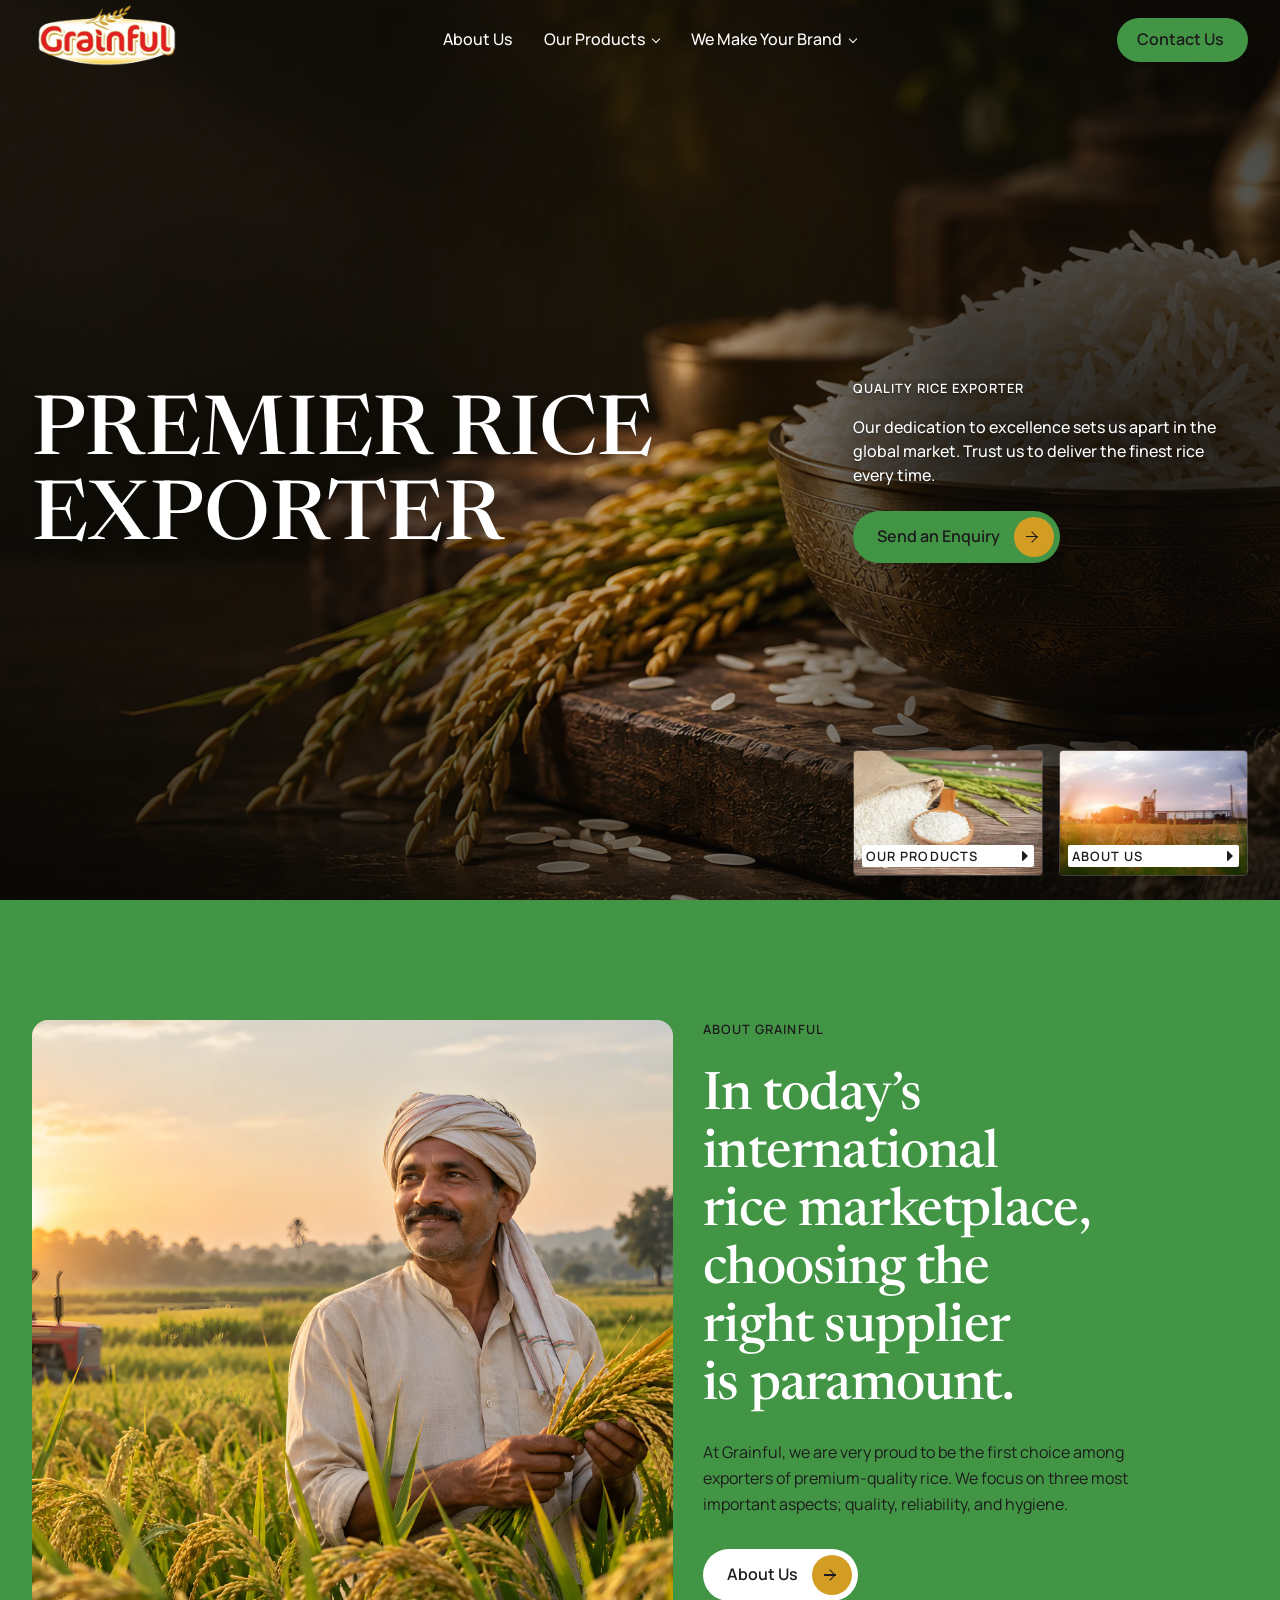
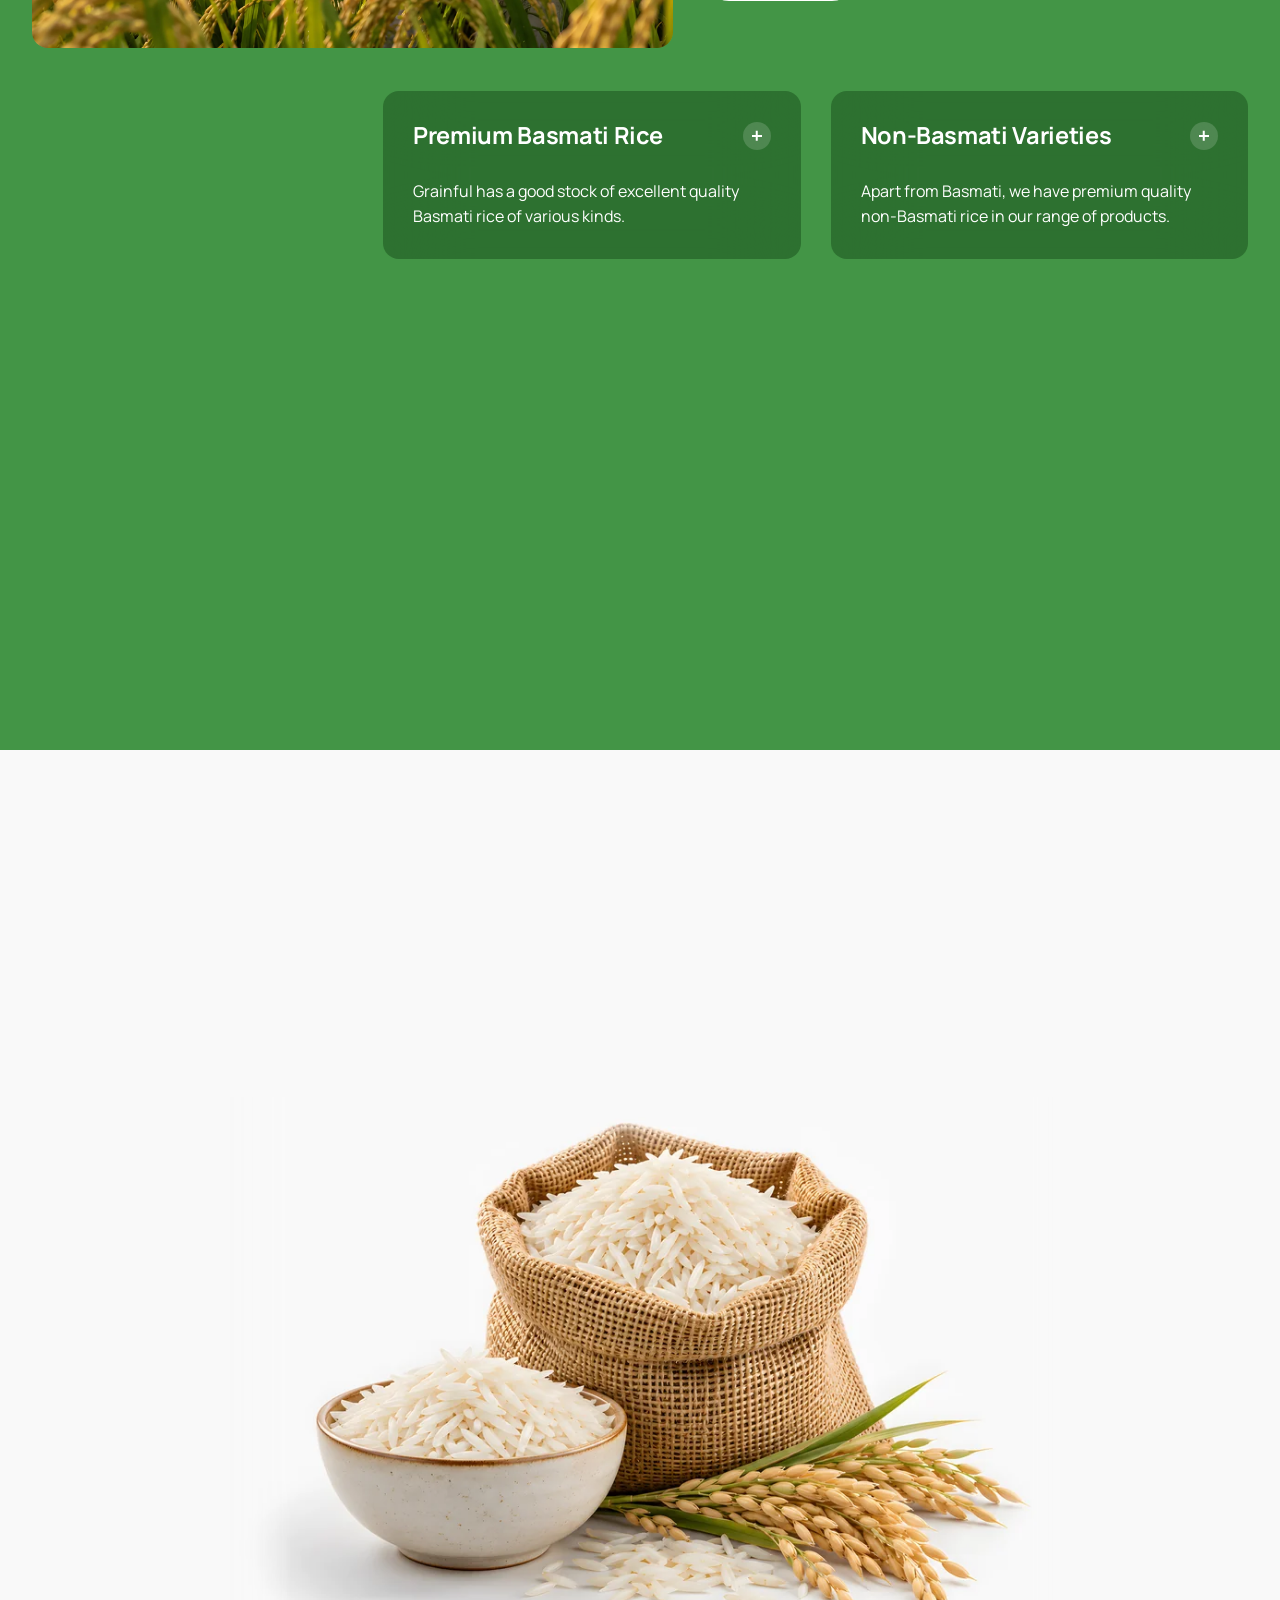
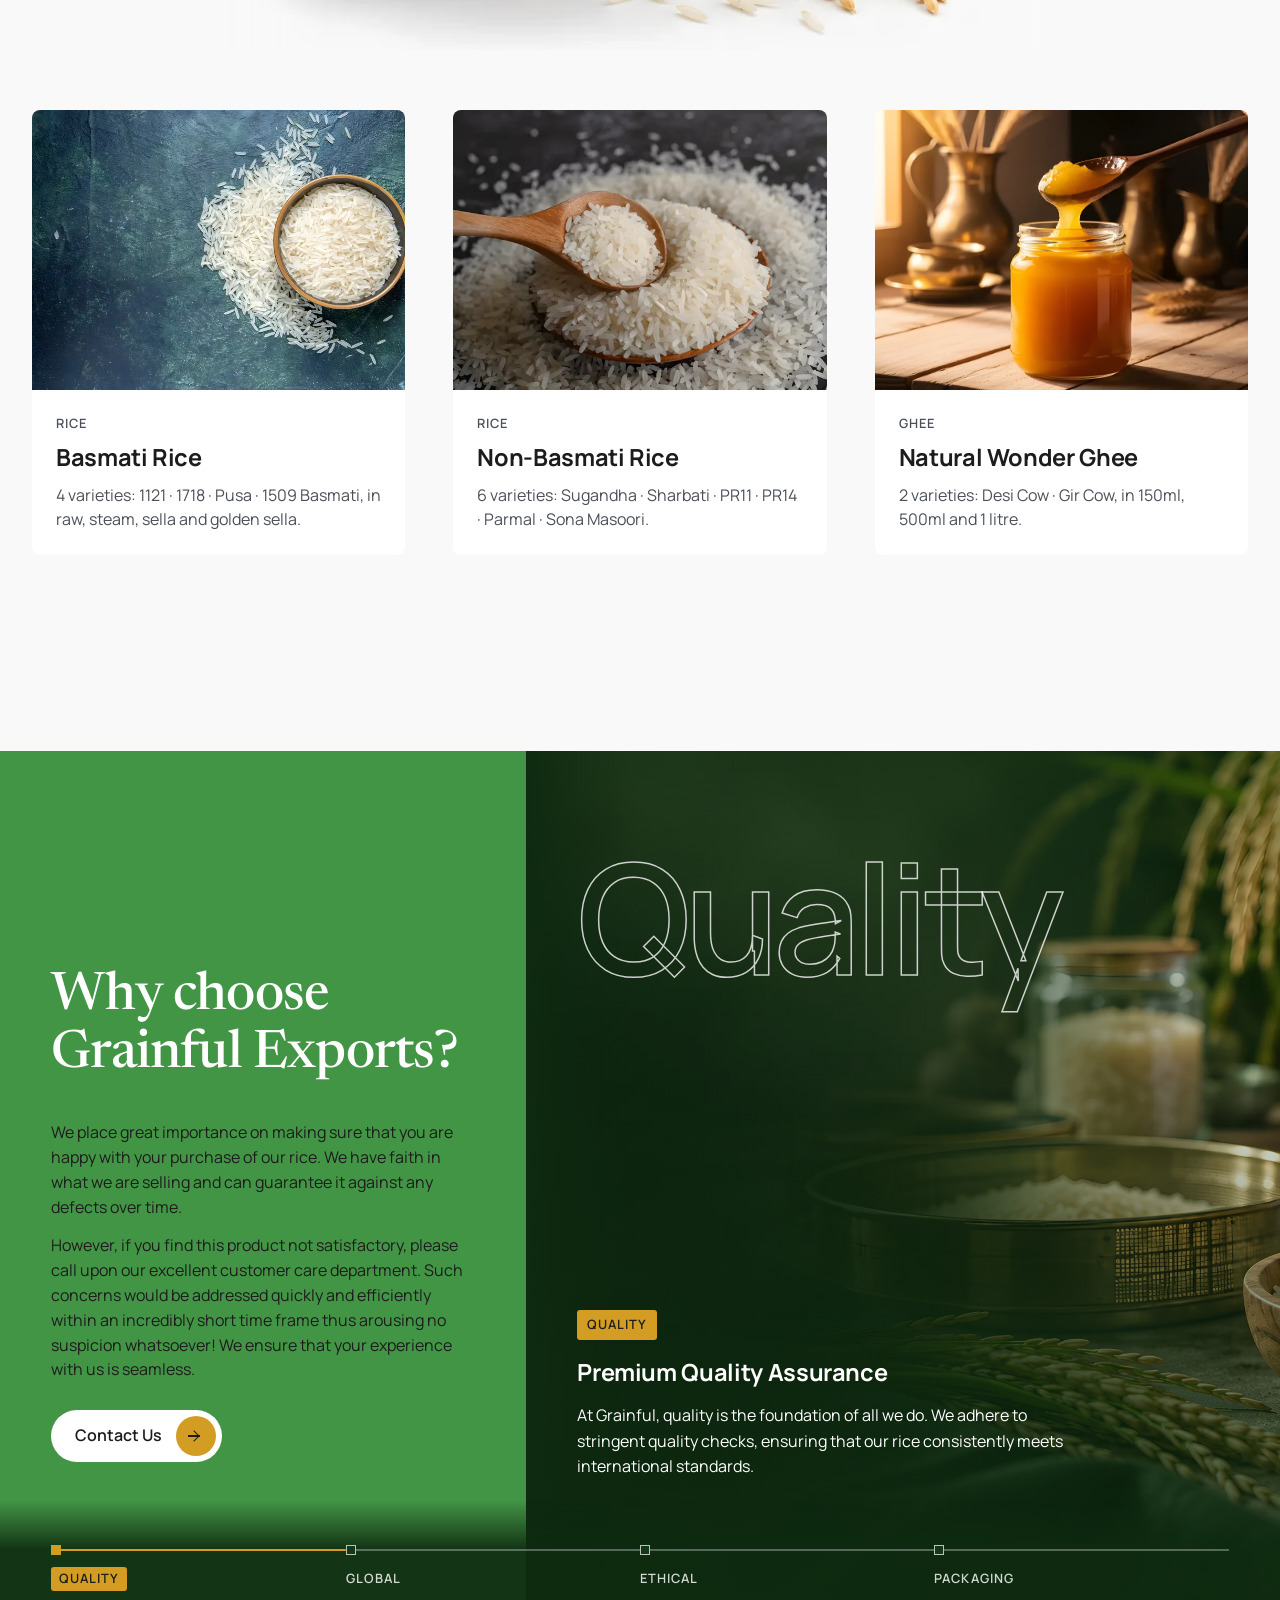
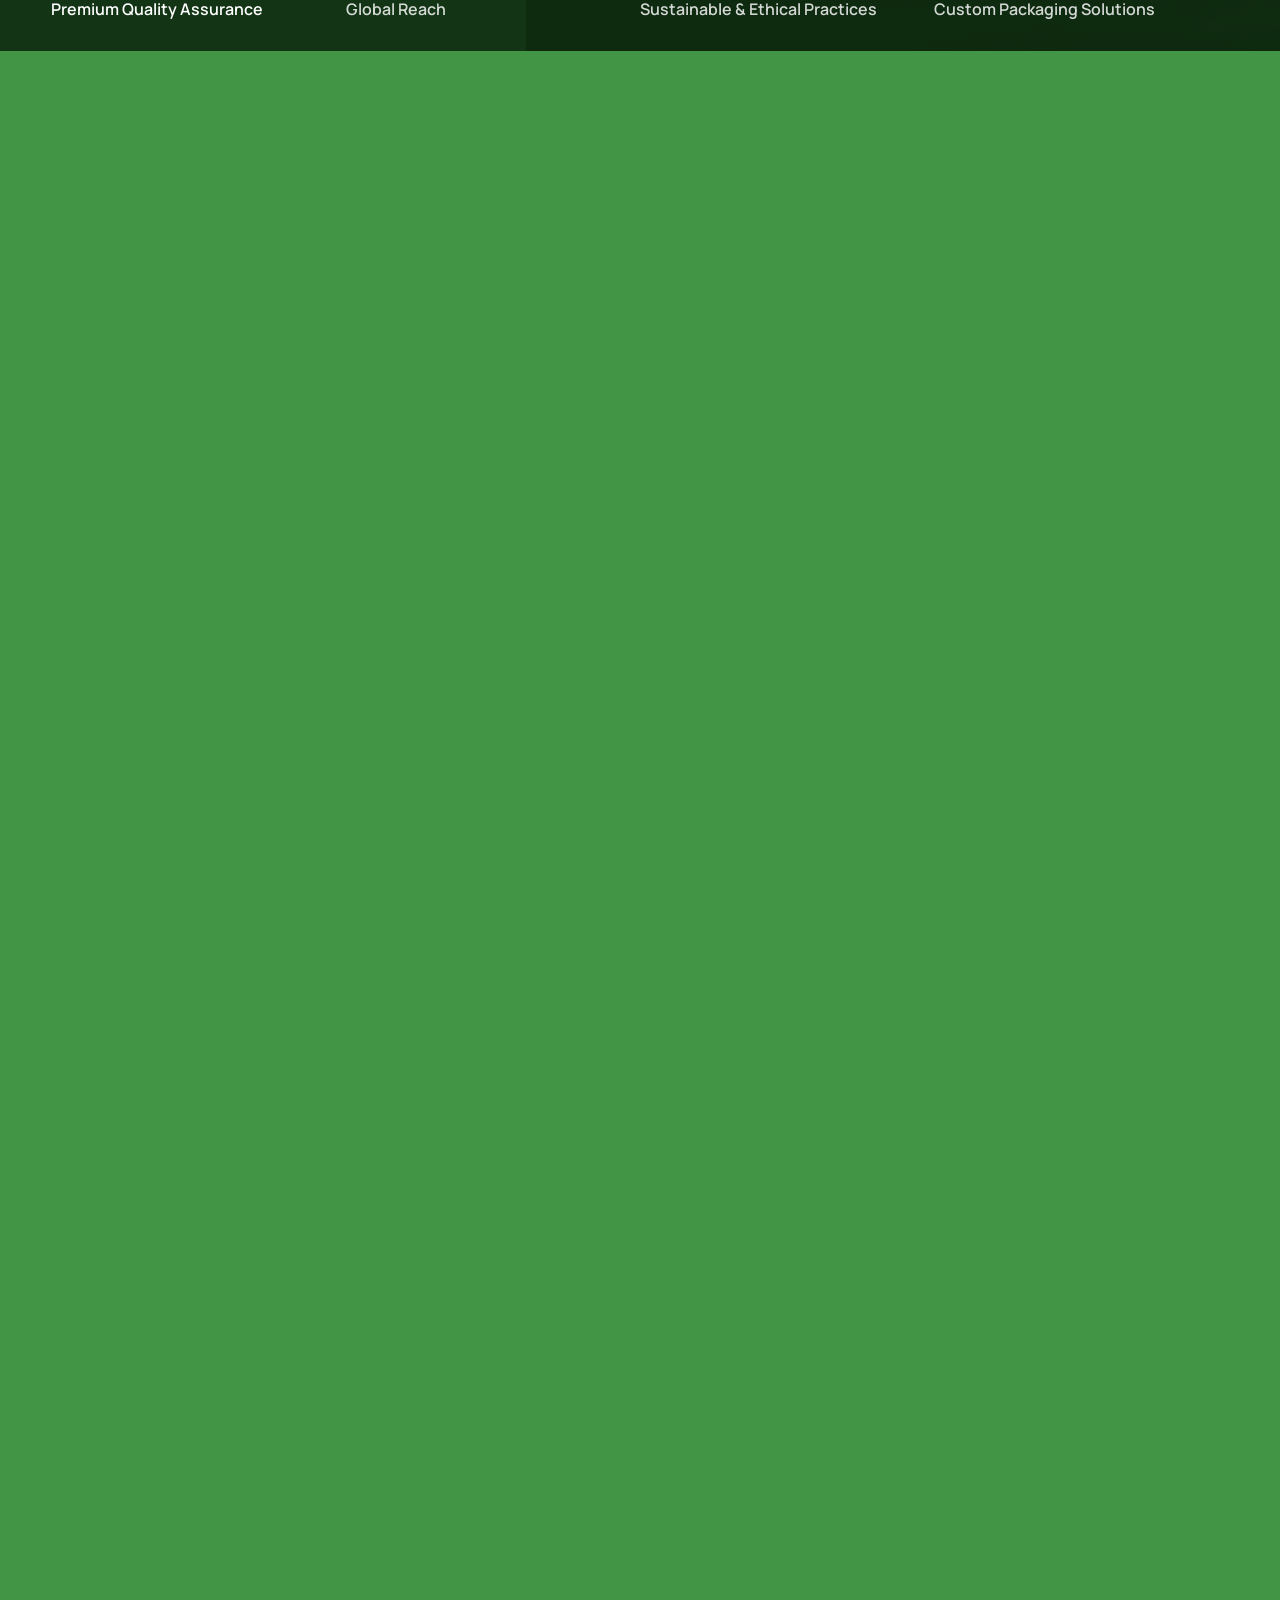
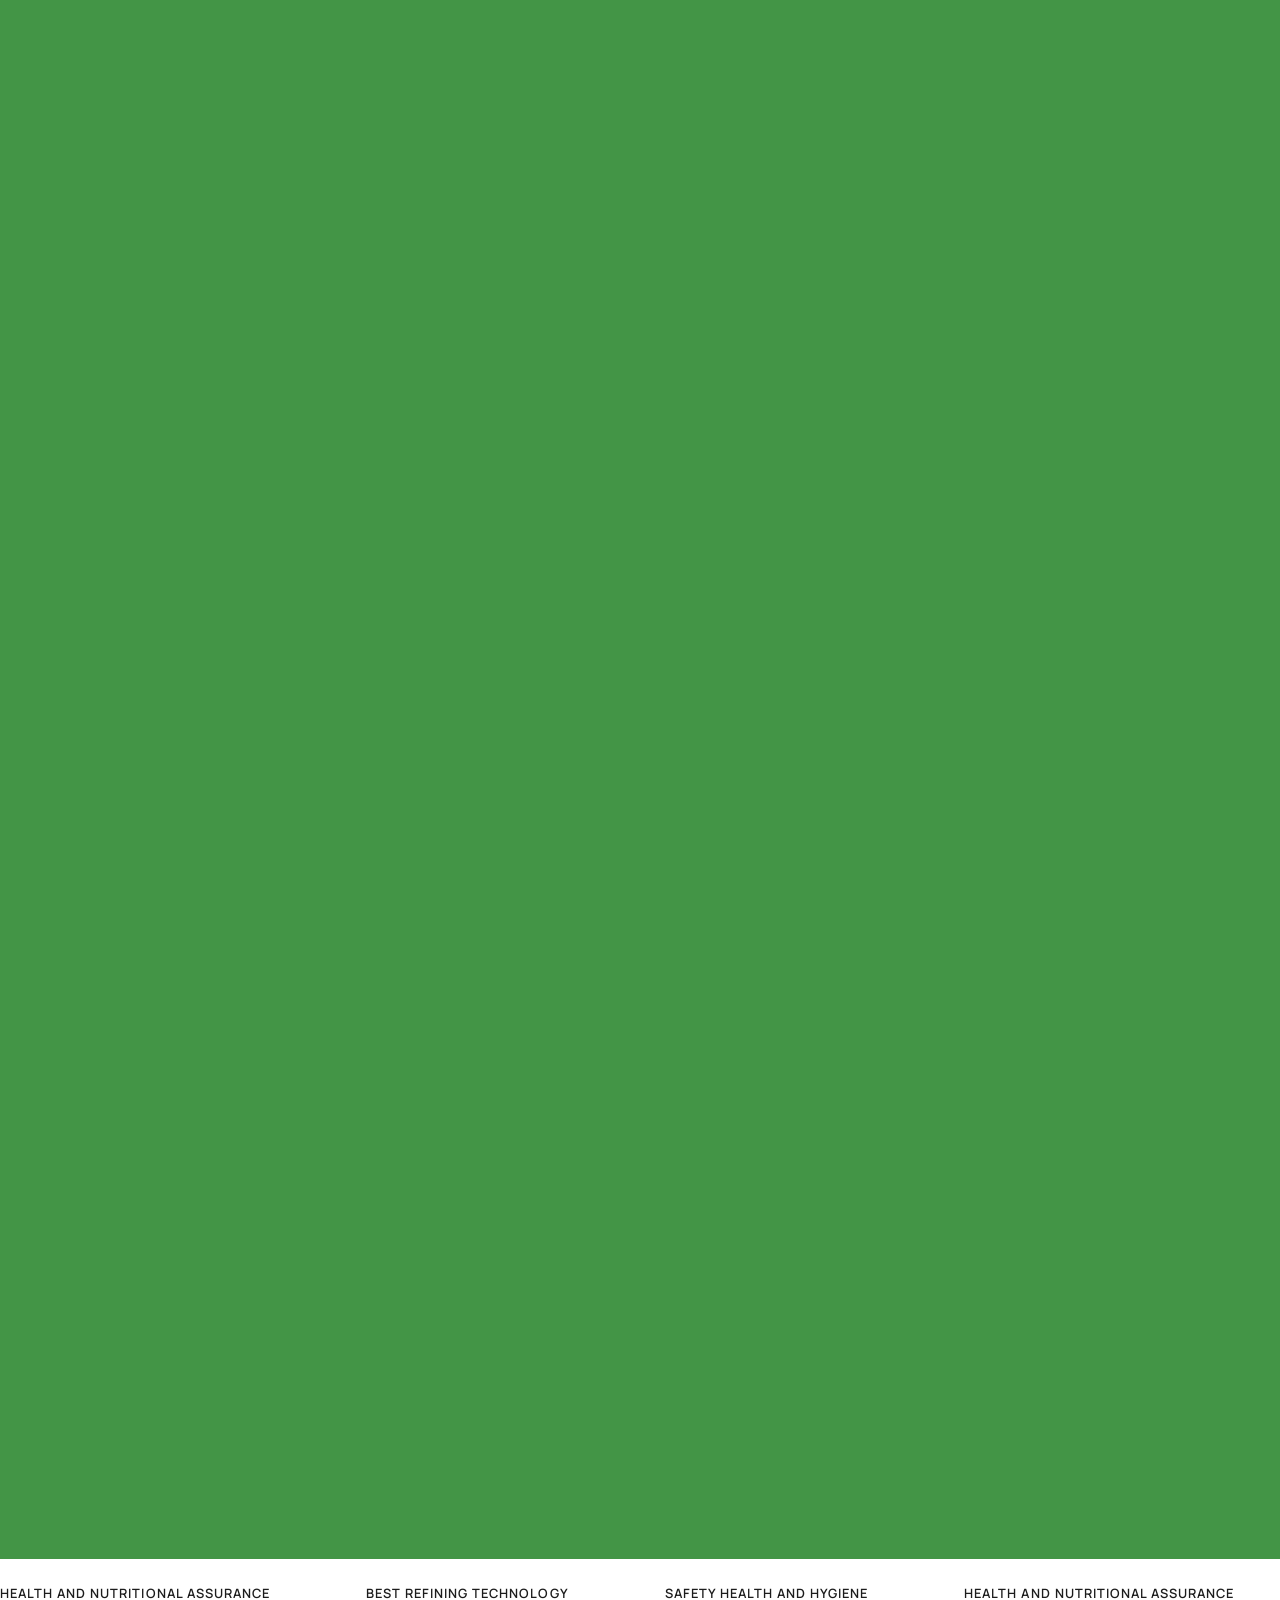
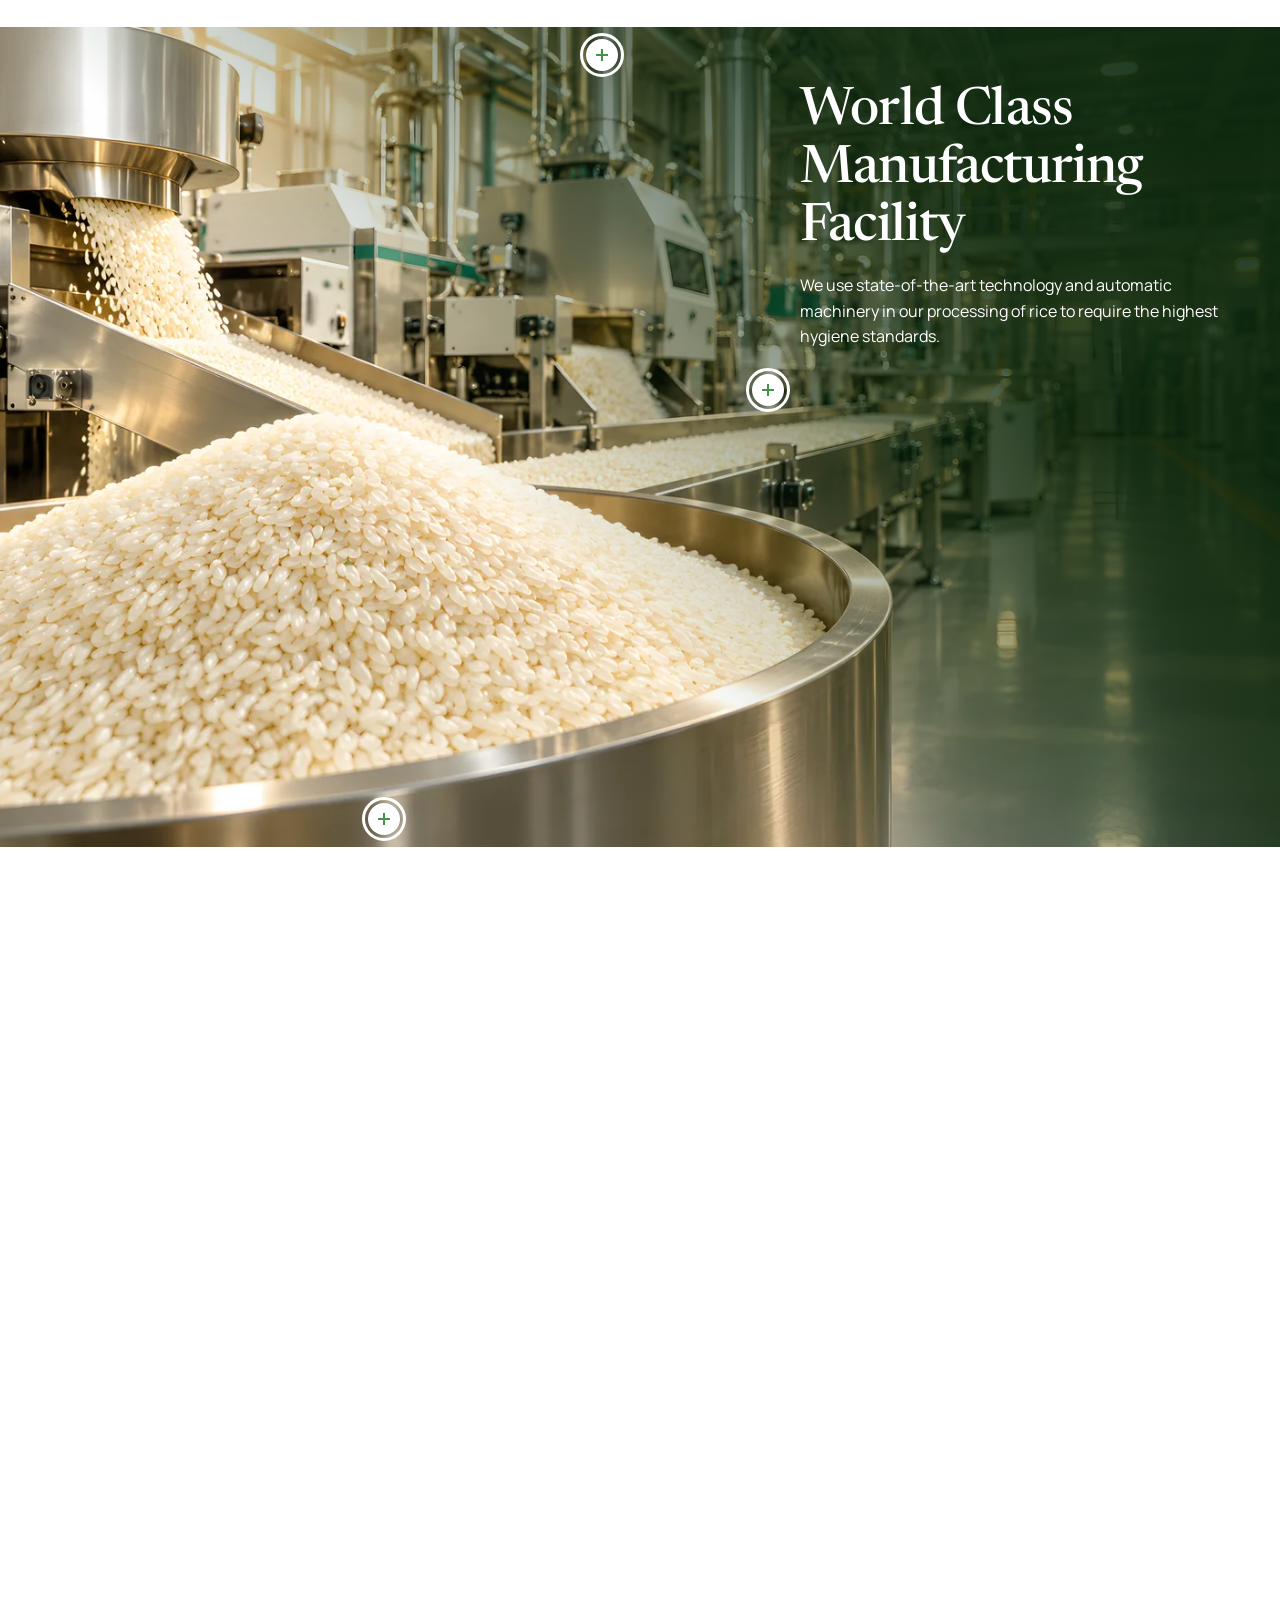
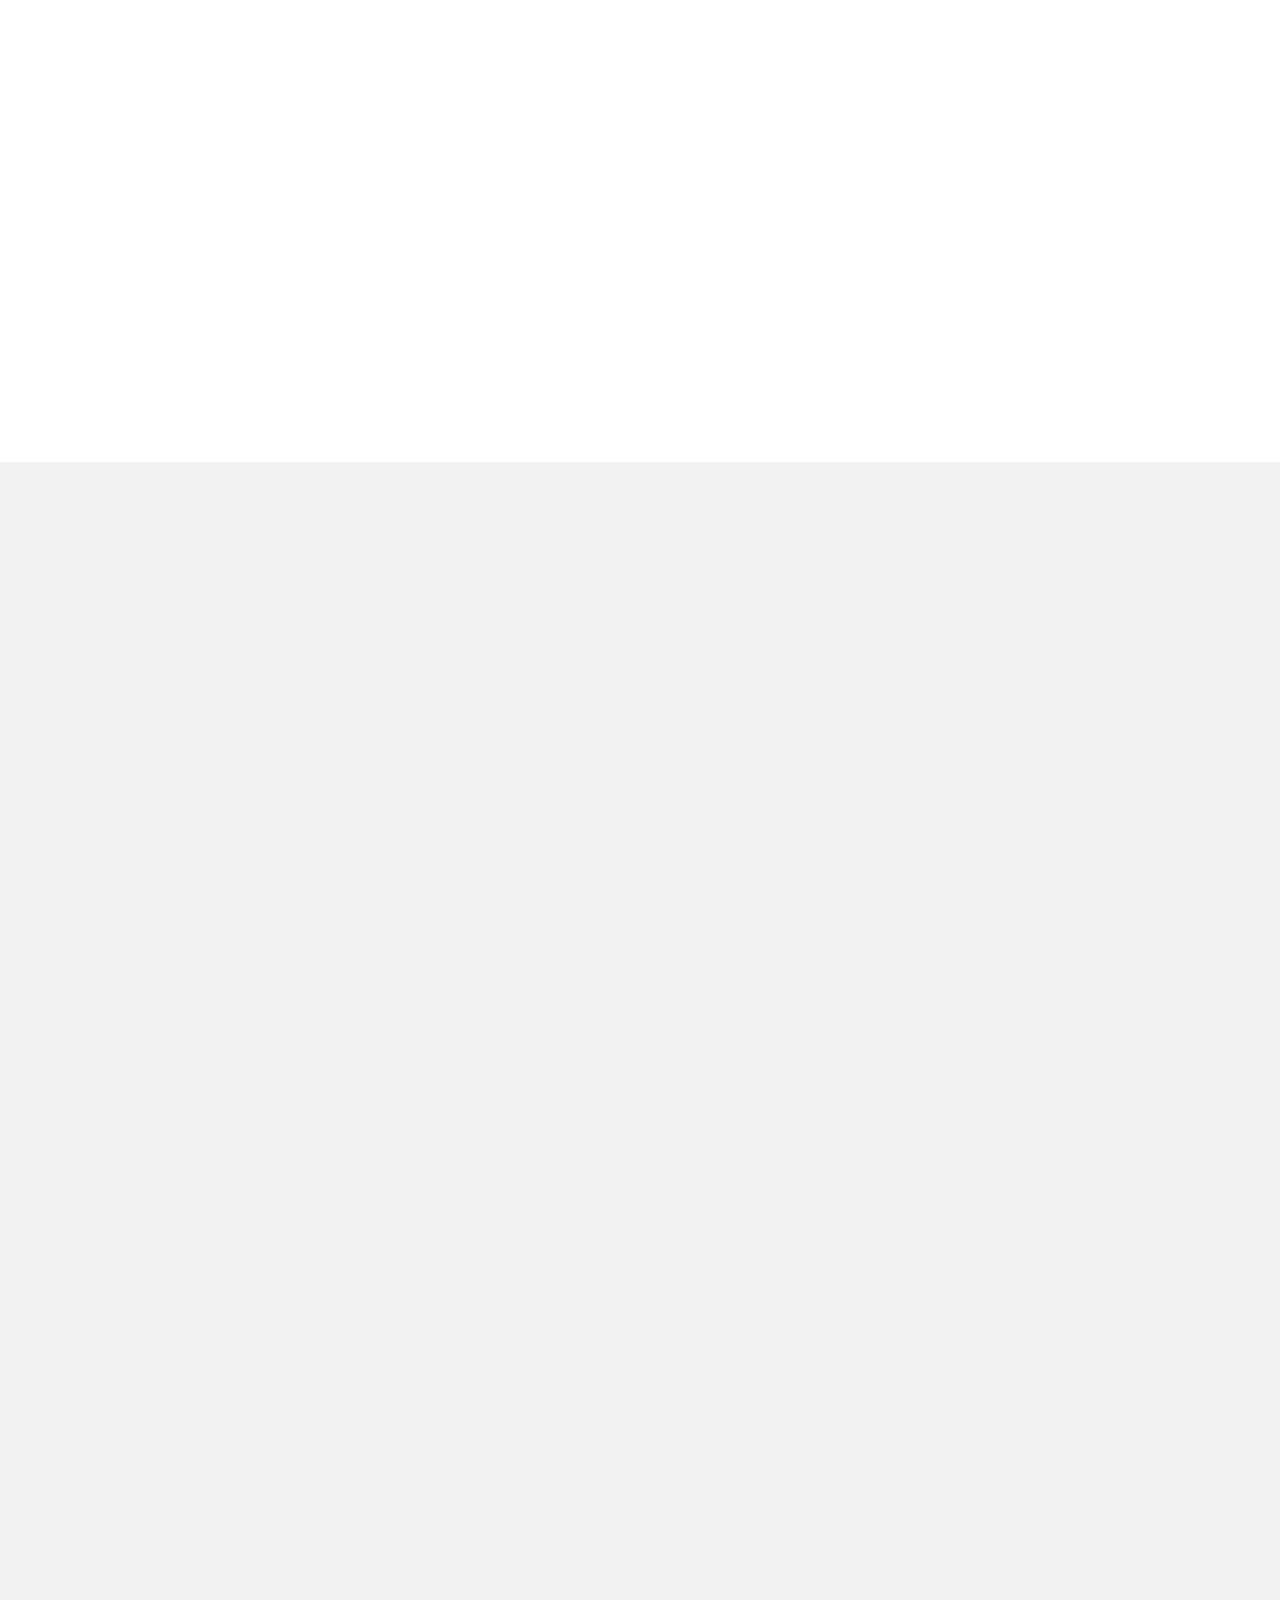
==== index.html @ 6a913f8d "Restore noindex on the preview copy Co-Authored-By: Claude Opus 5.5 <noreply@anthropic.com>" ====
<!DOCTYPE html>
<html lang="en">
<head>
  <meta charset="UTF-8">
  <meta name="robots" content="noindex, nofollow">
  <meta name="viewport" content="width=device-width, initial-scale=1">
  <title>Grainful – Premier Rice Exporter</title>
  <meta name="description" content="Premier Rice Exporter. Our dedication to excellence sets us apart in the global market. Trust us to deliver the finest rice every time.">
  <link rel="canonical" href="./">
  <meta name="theme-color" content="#439546">
  <meta property="og:type" content="website">
  <meta property="og:site_name" content="Grainful">
  <meta property="og:title" content="Grainful – Premier Rice Exporter">
  <meta property="og:description" content="Our dedication to excellence sets us apart in the global market. Trust us to deliver the finest rice every time.">
  <meta property="og:url" content="https://grainful.in/">
  <meta property="og:image" content="https://grainful.in/wp-content/uploads/2024/09/DC-D0002-JAN-DCC04-GRAINFUL-LOGO-06-01-2025.jpg">
  <link rel="icon" href="assets/img/grainful-logo-360.webp">
  <link rel="preload" as="font" type="font/woff2" href="assets/fonts/Manrope-Variable.woff2" crossorigin>
  <link rel="preload" as="font" type="font/woff2" href="assets/fonts/Newsreader-Variable.woff2" crossorigin>
  <link rel="preload" as="image" href="assets/img/hero-v3-1.webp" imagesrcset="assets/img/hero-v3-1-800.webp 800w, assets/img/hero-v3-1.webp 2560w" imagesizes="100vw">
  <link rel="stylesheet" href="assets/css/styles.css?v=49f66cb5fb">
</head>
<body>
  <a class="skip" href="#main">Skip to content</a>

  <!-- Header (Himon): logo left, links centre (Our Products and We Make Your Brand open their pages on hover / focus),
       one button right; transparent over the top photo, white once scrolled -->
  <header class="hdr" data-hdr>
    <div class="wrap hdr-in">
      <a class="hdr-logo" href="./"><img src="assets/img/grainful-logo-360.webp" srcset="assets/img/grainful-logo-360.webp 360w, assets/img/grainful-logo.webp 721w" sizes="150px" alt="Grainful" width="360" height="173"></a>
      <nav class="nav" id="nav" aria-label="Main">
        <ul class="nav-list" role="list">
          <li><a href="about-us/">About Us</a></li>
          <li class="has-sub"><a href="our-products/">Our Products</a>
            <div class="nav-sub"><ul class="nav-sub-in" role="list"><li><a href="grainful-basmati-rice/">Grainful Basmati Rice</a></li><li><a href="grainful-non-basmati-rice/">Grainful Non-Basmati Rice</a></li><li><a href="natural-wonder-ghee/">Natural Wonder Ghee</a></li></ul></div>
          </li>
          <li class="has-sub"><a href="we-make-your-brand/">We Make Your Brand</a>
            <div class="nav-sub"><ul class="nav-sub-in" role="list"><li><a href="grainful-white-label-packaging/">Grainful: White Label Packaging</a></li><li><a href="grainful-private-label/">Grainful Private Label</a></li></ul></div>
          </li>
          <li class="nav-cta-m"><a href="contact-us/">Contact Us</a></li>
        </ul>
      </nav>
      <a class="btn btn--sm hdr-cta" href="contact-us/"><span>Contact Us</span></a>
      <button class="burger" type="button" aria-expanded="false" aria-controls="nav" data-burger><span class="sr-only">Menu</span><span class="burger-lines" aria-hidden="true"></span></button>
    </div>
  </header>

  <main id="main">
    <!-- 1. Hero (cominvi.com.mx, in the Himon / Grainful style): the client's three hero images (27 Oct 2026, second set:
         basmati in a brass bowl, the terraced paddy at sunrise, rice and sacks at the port) fill the screen and switch every few seconds — each new photo opens out of a small white frame in the middle
         to the full screen, then drifts slowly, as the reference's opening does. The headline lines rise out of masks, the
         mono label, text and button sit on the right, and two photo cards with label bars rise in at the bottom right.
         Without JS or with reduced motion: the first photo, everything visible, no switching. -->
    <section class="hero" aria-labelledby="hero-title" data-hero>
      <div class="hero-bg" data-hero-bg>
        <figure class="hero-slide is-on"><img src="assets/img/hero-v3-1.webp" srcset="assets/img/hero-v3-1-800.webp 800w, assets/img/hero-v3-1.webp 2560w" sizes="100vw" alt="" width="2560" height="1200" fetchpriority="high"></figure>
        <figure class="hero-slide"><img src="assets/img/hero-v3-2.webp" srcset="assets/img/hero-v3-2-800.webp 800w, assets/img/hero-v3-2.webp 2560w" sizes="100vw" alt="" width="2560" height="1200" decoding="async"></figure>
        <figure class="hero-slide"><img src="assets/img/hero-v3-3.webp" srcset="assets/img/hero-v3-3-800.webp 800w, assets/img/hero-v3-3.webp 2560w" sizes="100vw" alt="" width="2560" height="1200" decoding="async"></figure>
        <i class="hero-frame" aria-hidden="true"></i>
      </div>
      <div class="wrap hero-in">
        <h1 id="hero-title" class="hero-title"><span class="hl"><span class="hl-in">Premier Rice</span></span> <span class="hl"><span class="hl-in">Exporter</span></span></h1>
        <div class="hero-side">
          <p class="label hero-label"><span class="hl"><span class="hl-in">Quality Rice Exporter</span></span></p>
          <p class="hero-foot">Our dedication to excellence sets us apart in the global market. Trust us to deliver the finest rice every time.</p>
          <a class="btn" href="contact-us/"><span>Send an Enquiry</span><i class="btn-arrow" aria-hidden="true"></i></a>
        </div>
        <div class="hero-bottom">
          <div class="hero-cards">
            <a class="hcard" href="our-products/">
              <img src="assets/img/hero-sack-480.webp" alt="" width="480" height="281" loading="lazy">
              <span class="hbar"><span class="hbar-in"><span class="hbar-l"><svg class="hbar-arrow" viewBox="0 0 6 10" aria-hidden="true" focusable="false"><path d="M0 .8v8.4c0 .6.7.9 1.1.5l4.4-4.2c.3-.3.3-.7 0-1L1.1.3C.7-.1 0 .2 0 .8z" fill="currentColor"/></svg><span class="hbar-label">Our Products</span></span><svg class="hbar-arrow" viewBox="0 0 6 10" aria-hidden="true" focusable="false"><path d="M0 .8v8.4c0 .6.7.9 1.1.5l4.4-4.2c.3-.3.3-.7 0-1L1.1.3C.7-.1 0 .2 0 .8z" fill="currentColor"/></svg></span></span>
            </a>
            <a class="hcard" href="about-us/">
              <img src="assets/img/hero-mill-480.webp" alt="" width="480" height="268" loading="lazy">
              <span class="hbar"><span class="hbar-in"><span class="hbar-l"><svg class="hbar-arrow" viewBox="0 0 6 10" aria-hidden="true" focusable="false"><path d="M0 .8v8.4c0 .6.7.9 1.1.5l4.4-4.2c.3-.3.3-.7 0-1L1.1.3C.7-.1 0 .2 0 .8z" fill="currentColor"/></svg><span class="hbar-label">About Us</span></span><svg class="hbar-arrow" viewBox="0 0 6 10" aria-hidden="true" focusable="false"><path d="M0 .8v8.4c0 .6.7.9 1.1.5l4.4-4.2c.3-.3.3-.7 0-1L1.1.3C.7-.1 0 .2 0 .8z" fill="currentColor"/></svg></span></span>
            </a>
          </div>
        </div>
      </div>
    </section>

    <!-- 2. About (Harvestam Home One "Why Choose Organic", harvestam.webflow.io/home-one, in the Himon / Grainful style):
         a green band; the photo on the left; label, headline, intro and button on the right; below them the four pillars
         of grainful.in/about-us/ as frosted cards pulled over the photo. Each card shows its first sentence and opens to
         the rest (hover, focus, tap); the photo never changes size. Vision, mission and the About Us paragraph are on
         the About page, where the button leads. -->
    <section class="about" aria-labelledby="about-title" data-about>
      <div class="wrap ab-wrap">
        <figure class="ab-photo" data-reveal="rise"><img src="assets/img/about-farmer-new.webp" srcset="assets/img/about-farmer-new-600.webp 600w, assets/img/about-farmer-new.webp 2400w" sizes="(max-width: 860px) 100vw, 50vw" alt="Smiling farmer in a white turban holding ripe rice ears in a paddy field at sunrise, a tractor behind him" width="2400" height="1800" loading="lazy"></figure>
        <div class="ab-right">
          <div class="ab-head">
            <div class="rv-mask"><p class="label" data-reveal="mask">About Grainful</p></div>
            <div class="rv-mask"><h2 id="about-title" class="ab-h" data-reveal="mask">In today’s international rice marketplace, choosing the right supplier is paramount.</h2></div>
            <p class="ab-intro" data-reveal>At Grainful, we are very proud to be the first choice among exporters of premium-quality rice. We focus on three most important aspects; quality, reliability, and hygiene.</p>
            <a class="btn btn--light" href="about-us/" data-reveal><span>About Us</span><i class="btn-arrow" aria-hidden="true"></i></a>
          </div>
          <!-- grainful.in/about-us/: the four pillars, verbatim -->
          <div class="ab-cards">
            <article class="ab-card" data-reveal="grow">
              <h3 class="ab-title"><button class="ab-toggle" type="button" aria-expanded="false" aria-controls="ab-more-1">Premium Basmati Rice<span class="ab-plus" aria-hidden="true"></span></button></h3>
              <p class="ab-lead">Grainful has a good stock of excellent quality Basmati rice of various kinds.</p>
              <div class="ab-more" id="ab-more-1"><div class="ab-more-in"><p>Our stock includes the best varieties of rice, ranging from 1121 Basmati to Pusa Basmati. Every grain is purchased from the highest quality rice-producing area. This commitment to quality will make certain that each batch has a pleasant smell, a soft and airy texture, and golden long grains.</p></div></div>
            </article>
            <article class="ab-card" data-reveal="grow">
              <h3 class="ab-title"><button class="ab-toggle" type="button" aria-expanded="false" aria-controls="ab-more-2">Non-Basmati Varieties<span class="ab-plus" aria-hidden="true"></span></button></h3>
              <p class="ab-lead">Apart from Basmati, we have premium quality non-Basmati rice in our range of products.</p>
              <div class="ab-more" id="ab-more-2"><div class="ab-more-in"><p>These varieties come from the most productive lands of India. Whether the rice is required for consumption on a daily basis or on a festive occasion, we have products that fit the need. With Grainful customers find that they can enjoy superior quality rice that can be prepared in different ways to suit the consumer’s taste buds.</p></div></div>
            </article>
            <!-- Natural Wonder ghee: the client's text (23 Oct 2026), word for word -->
            <article class="ab-card" data-reveal="grow">
              <h3 class="ab-title"><button class="ab-toggle" type="button" aria-expanded="false" aria-controls="ab-more-5">Natural Wonder Ghee<span class="ab-plus" aria-hidden="true"></span></button></h3>
              <p class="ab-lead">Pure Goodness, Naturally Delicious.</p>
              <div class="ab-more" id="ab-more-5"><div class="ab-more-in"><p>Experience the rich aroma, authentic taste, and golden goodness of Natural Wonder Ghee. Perfect for everyday cooking, traditional Indian dishes, and adding a delicious finishing touch to your meals.</p><p>From soft rotis to homemade sweets, bring a touch of richness and tradition to every bite.</p></div></div>
            </article>
            <article class="ab-card" data-reveal="grow">
              <h3 class="ab-title"><button class="ab-toggle" type="button" aria-expanded="false" aria-controls="ab-more-3">Our Commitment to Quality<span class="ab-plus" aria-hidden="true"></span></button></h3>
              <p class="ab-lead">At Grainful, quality is considered the most important factor than any other consideration.</p>
              <div class="ab-more" id="ab-more-3"><div class="ab-more-in"><p>We incorporate modern technology in farming while embracing conventional practices of farming. This means that every grain that is processed is GMO-free and rich in its natural nutritional value. From the fields to your kitchen, we make sure our rice meets the highest standards.</p></div></div>
            </article>
            <article class="ab-card" data-reveal="grow">
              <h3 class="ab-title"><button class="ab-toggle" type="button" aria-expanded="false" aria-controls="ab-more-4">Trusted by Global Markets<span class="ab-plus" aria-hidden="true"></span></button></h3>
              <p class="ab-lead">Grainful has managed to position itself as one of the leading exporters of rice across the globe.</p>
              <div class="ab-more" id="ab-more-4"><div class="ab-more-in"><p>Some of our products are consumed by consumers from many countries all over the world. Our customers trust us because we have maintained high-quality rice that is consistent with their expectations. Every shipment is a manifestation of our commitment to quality.</p></div></div>
            </article>
          </div>
        </div>
      </div>
    </section>

    <!-- 3. Our Products (Wonder theme "blur banner", wonder-theme-interior.myshopify.com, in the Himon / Grainful style):
         the rice sack and bowl photo fills the screen and stays in place on its own plain background while the section scrolls over
         it — first the label, title and lead centred above the bowl, then the three product cards (photo, label, name,
         varieties) and the button, each sliding in. Label from grainful.in/our-products/ ("Our Product Range"); the
         rest is this section's existing text. Phones: the same, cards one under another. -->
    <section class="products" aria-labelledby="products-title">
      <div class="pr-photo" aria-hidden="true"><img src="assets/img/products-sack.webp" srcset="assets/img/products-sack-900.webp 900w, assets/img/products-sack.webp 1800w" sizes="(max-width: 860px) 100vw, 100vh" alt="" width="1800" height="1257" loading="lazy"></div>
      <div class="pr-content">
        <div class="wrap pr-top">
          <p class="label" data-reveal>Our Product Range</p>
          <h2 id="products-title" class="pr-h" data-reveal>Our Products</h2>
          <p class="pr-lead" data-reveal>We specialize in supplying the finest basmati and non-basmati rice meeting the high-standards and reliable delivery for our partners.</p>
        </div>
        <div class="wrap pr-bottom">
          <ul class="pr-cards" role="list">
            <li><a class="pr-card" href="grainful-basmati-rice/" data-reveal>
              <span class="pr-img"><img src="assets/img/cta-rice.webp" srcset="assets/img/cta-rice-800.webp 800w, assets/img/cta-rice.webp 2560w" sizes="(max-width: 860px) 100vw, 24rem" alt="Long-grain basmati rice in a bowl on a dark stone table" width="1500" height="1000" loading="lazy"></span>
              <span class="pr-body">
                <span class="label pr-cat">Rice</span>
                <span class="pr-name">Basmati Rice</span>
                <span class="pr-desc">4 varieties: 1121 · 1718 · Pusa · 1509 Basmati, in raw, steam, sella and golden sella.</span>
              </span>
            </a></li>
            <li><a class="pr-card" href="grainful-non-basmati-rice/" data-reveal>
              <span class="pr-img"><img src="assets/img/says-rice.webp" srcset="assets/img/says-rice-700.webp 700w, assets/img/says-rice.webp 2048w" sizes="(max-width: 860px) 100vw, 24rem" alt="White rice in a wooden spoon on a heap of rice" width="1200" height="798" loading="lazy"></span>
              <span class="pr-body">
                <span class="label pr-cat">Rice</span>
                <span class="pr-name">Non-Basmati Rice</span>
                <span class="pr-desc">6 varieties: Sugandha · Sharbati · PR11 · PR14 · Parmal · Sona Masoori.</span>
              </span>
            </a></li>
            <li><a class="pr-card" href="natural-wonder-ghee/" data-reveal>
              <span class="pr-img"><img src="assets/img/ghee-jar.webp" alt="Golden ghee pouring from a wooden spoon into a glass jar" width="860" height="469" loading="lazy"></span>
              <span class="pr-body">
                <span class="label pr-cat">Ghee</span>
                <span class="pr-name">Natural Wonder Ghee</span>
                <span class="pr-desc">2 varieties: Desi Cow · Gir Cow, in 150ml, 500ml and 1 litre.</span>
              </span>
            </a></li>
          </ul>
          <a class="btn" href="our-products/" data-reveal><span>Our Products</span><i class="btn-arrow" aria-hidden="true"></i></a>
        </div>
      </div>
    </section>

    <!-- 4. Why Choose Us (Millwright template "How an order runs", fancy-mindset-208002.framer.app, in the Himon / Grainful
         style): the stage stays pinned while the track moves sideways with the scroll — the intro (label, headline,
         the homepage Why Choose Us paragraph, button), then one full-height photo panel per reason ("Why choose Grainful
         Exports?", grainful.in/our-products/). The panel in view comes forward: its photo settles from 107%, its shade
         lifts, its outline keyword and text appear. A rail of stops fills as you go; a stop jumps to its panel. No
         numbers: the reasons are not a sequence. Phones and reduced motion: the panels stack as a plain list. -->
    <section class="why" aria-labelledby="why-title" data-why>
      <div class="wy-pin" data-wy-pin>
        <div class="wy-stage">
          <div class="wy-track" data-wy-track>
            <div class="wy-intro">
              <div class="wy-top" data-wy-intro>
                <div class="rv-mask"><p class="label" data-reveal="mask">Why Choose Us</p></div>
                <h2 id="why-title" class="wy-hd"><span class="rv-mask"><span class="wy-line" data-reveal="mask">Why choose</span></span><span class="rv-mask"><span class="wy-line" data-reveal="mask">Grainful Exports?</span></span></h2>
                <div class="wy-lead" data-reveal>
                  <p>We place great importance on making sure that you are happy with your purchase of our rice. We have faith in what we are selling and can guarantee it against any defects over time.</p>
                  <p>However, if you find this product not satisfactory, please call upon our excellent customer care department. Such concerns would be addressed quickly and efficiently within an incredibly short time frame thus arousing no suspicion whatsoever! We ensure that your experience with us is seamless.</p>
                </div>
                <a class="btn btn--light" href="contact-us/" data-reveal><span>Contact Us</span><i class="btn-arrow" aria-hidden="true"></i></a>
              </div>
            </div>
            <!-- grainful.in/our-products/ ("Why choose Grainful Exports?") -->
            <ol class="wy-panels" role="list">
              <li class="wy-panel is-on" data-wy-panel>
                <img class="wy-pic wy-pic--1" src="assets/img/why-v2-quality.webp" srcset="assets/img/why-v2-quality-800.webp 800w, assets/img/why-v2-quality.webp 2400w" sizes="100vw" alt="Gloved hands checking basmati grains with tweezers beside a bowl of rice and a sorting tray" width="2400" height="1800" loading="lazy">
                <i class="wy-veil" aria-hidden="true"></i><i class="wy-shade" aria-hidden="true"></i>
                <span class="wy-big" aria-hidden="true">Quality</span>
                <div class="wy-txt">
                  <span class="wy-chip">Quality</span>
                  <h3 class="wy-h">Premium Quality Assurance</h3>
                  <p class="wy-t">At Grainful, quality is the foundation of all we do. We adhere to stringent quality checks, ensuring that our rice consistently meets international standards.</p>
                </div>
              </li>
              <li class="wy-panel" data-wy-panel>
                <img class="wy-pic wy-pic--2" src="assets/img/why-v2-port.webp" srcset="assets/img/why-v2-port-800.webp 800w, assets/img/why-v2-port.webp 2400w" sizes="100vw" alt="A jute sack of rice on the quay as a container ship is loaded at sunset" width="2400" height="1800" loading="lazy">
                <i class="wy-veil" aria-hidden="true"></i><i class="wy-shade" aria-hidden="true"></i>
                <span class="wy-big" aria-hidden="true">Global</span>
                <div class="wy-txt">
                  <span class="wy-chip">Global</span>
                  <h3 class="wy-h">Global Reach</h3>
                  <p class="wy-t">We serve a vast network of clients across Asia, the Middle East, Europe, and America. Our efficient logistics ensure timely deliveries, reaching every kitchen worldwide with just a click.</p>
                </div>
              </li>
              <li class="wy-panel" data-wy-panel>
                <img class="wy-pic wy-pic--3" src="assets/img/why-v2-ethical.webp" srcset="assets/img/why-v2-ethical-800.webp 800w, assets/img/why-v2-ethical.webp 2400w" sizes="100vw" alt="Farmers hand-harvesting ripe rice in a paddy field at sunrise" width="2400" height="1800" loading="lazy">
                <i class="wy-veil" aria-hidden="true"></i><i class="wy-shade" aria-hidden="true"></i>
                <span class="wy-big" aria-hidden="true">Ethical</span>
                <div class="wy-txt">
                  <span class="wy-chip">Ethical</span>
                  <h3 class="wy-h">Sustainable &amp; Ethical Practices</h3>
                  <p class="wy-t">Our commitment to responsible sourcing and sustainable farming methods aligns with the growing demand for ethically produced food products.</p>
                </div>
              </li>
              <li class="wy-panel" data-wy-panel>
                <img class="wy-pic wy-pic--4" src="assets/img/why-v2-packaging.webp" srcset="assets/img/why-v2-packaging-800.webp 800w, assets/img/why-v2-packaging.webp 2400w" sizes="100vw" alt="Rice in kraft, green and clear retail pouches beside a bowl and scoop in a packing warehouse" width="2400" height="1800" loading="lazy">
                <i class="wy-veil" aria-hidden="true"></i><i class="wy-shade" aria-hidden="true"></i>
                <span class="wy-big" aria-hidden="true">Packaging</span>
                <div class="wy-txt">
                  <span class="wy-chip">Packaging</span>
                  <h3 class="wy-h">Custom Packaging Solutions</h3>
                  <p class="wy-t">We offer specialized packaging solutions. From bulk orders for distributors to private-label packaging for retailers, ensuring flexibility for your business needs.</p>
                </div>
              </li>
            </ol>
          </div>
          <div class="wy-rail" data-reveal>
            <i class="wy-line-bg" aria-hidden="true"><i class="wy-fill" data-wy-fill></i></i>
          <button class="wy-stop is-on" type="button" data-wy-stop="0"><span class="wy-day">Quality</span><span class="wy-nm">Premium Quality Assurance</span></button>
          <button class="wy-stop" type="button" data-wy-stop="1"><span class="wy-day">Global</span><span class="wy-nm">Global Reach</span></button>
          <button class="wy-stop" type="button" data-wy-stop="2"><span class="wy-day">Ethical</span><span class="wy-nm">Sustainable &amp; Ethical Practices</span></button>
          <button class="wy-stop" type="button" data-wy-stop="3"><span class="wy-day">Packaging</span><span class="wy-nm">Custom Packaging Solutions</span></button>
          </div>
        </div>
      </div>
      <div class="strip" aria-hidden="true">
        <div class="strip-track">
          <span>Health and Nutritional Assurance</span><span>Best Refining Technology</span><span>Safety Health and Hygiene</span>
          <span>Health and Nutritional Assurance</span><span>Best Refining Technology</span><span>Safety Health and Hygiene</span>
        </div>
      </div>
      <!-- the strip is decorative motion; the same three titles for screen readers: -->
      <ul class="sr-only" role="list" aria-label="What Grainful ensures"><li>Health and Nutritional Assurance</li><li>Best Refining Technology</li><li>Safety Health and Hygiene</li></ul>
    </section>

    <!-- 5. Manufacturing facility (Wonder theme "Shop the room", wonder-theme-interior.myshopify.com, in the Himon / Grainful
         style): the client's photo of the rice plant is the background of the whole section (16:9 on wide screens); the heading and a
         description sit top-left over a green shade, as in the site's other photo sections. + markers with a pulsing ring
         open a white card with a small pointer (hover, focus or tap; Esc closes). Texts are grainful.in's four facility
         sentences, each used once, word for word; markers point at areas (the steel sorting machine, the conveyor carrying
         the rice, the rice in its steel bin), not at named machines, and stay in the photo's open areas, clear of the heading.
         On wide screens the photo holds while the scroll drops the three cards open in turn. Below 1024px and without JS:
         heading, then the photo with its markers, then the cards as a list. -->
    <section class="facility" aria-labelledby="facility-title" data-hotspots>
      <div class="hs-wrap">
        <div class="wrap hs-copy" data-hs-copy>
          <div class="hs-copy-in" data-reveal>
            <h2 id="facility-title" class="hs-title">World Class Manufacturing Facility</h2>
            <p class="hs-desc">We use state-of-the-art technology and automatic machinery in our processing of rice to require the highest hygiene standards.</p>
          </div>
        </div>
        <div class="hs-media">
          <img src="assets/img/facility-v2-1600.webp" srcset="assets/img/facility-v2-1600.webp 1600w, assets/img/facility-v2-2400.webp 2400w" sizes="100vw" alt="Milled rice pouring from a steel hopper into a stainless bin and along conveyors in a modern rice processing plant" width="1600" height="900" loading="lazy">
          <i class="hs-scrim" aria-hidden="true"></i>
          <button class="hs-dot hs-dot--1" data-ix=".47" data-iy=".3" type="button" aria-expanded="false" aria-controls="hs-tip-1" data-hs="0"><span class="sr-only">Modern machinery</span><i class="hs-ring" aria-hidden="true"></i></button>
          <button class="hs-dot hs-dot--2" data-ix=".6" data-iy=".52" type="button" aria-expanded="false" aria-controls="hs-tip-2" data-hs="1"><span class="sr-only">Minimal human contact</span><i class="hs-ring" aria-hidden="true"></i></button>
          <button class="hs-dot hs-dot--3" data-ix=".3" data-iy=".68" type="button" aria-expanded="false" aria-controls="hs-tip-3" data-hs="2"><span class="sr-only">Safety and health</span><i class="hs-ring" aria-hidden="true"></i></button>
        </div>
        <ul class="hs-tips" role="list">
          <li class="hs-tip" id="hs-tip-1" data-hs-tip="0"><h3>Modern machinery</h3><p>We employ modern machinery to guarantee the cleanliness and safety of our rice.</p></li>
          <li class="hs-tip" id="hs-tip-2" data-hs-tip="1"><h3>Minimal human contact</h3><p>Automated cleaning, milling, and packaging ensure minimizing human contact, hence proper hygiene is maintained.</p></li>
          <li class="hs-tip" id="hs-tip-3" data-hs-tip="2"><h3>Safety and health</h3><p>A key component of our activities is safety and assuring our customers’ health.</p></li>
        </ul>
      </div>
    </section>

    <!-- 6. How We Work (polpharmabiologics.com "We know" stage, in the Himon / Grainful style). Wide screens: the section
         holds one screen while the scroll runs it. "How We Work" rises in very large in the middle and shrinks into the
         title column; the intro rises in beside it. Then for each of the six stages a
         new panel wipes up from the foot (mist and cream in turn) with that stage's photo sharpening in the rounded frame
         on the left, and the title and the description swap line by line (old lines drop away, new ones rise). No stage
         numbers (client, 26 Oct 2026). At the end the stage dims as Our Assurance slides over it.
         Phones, reduced motion or no JS: the intro, then the six stages as a list with their photos. Text verbatim. -->
    <section class="work" aria-labelledby="work-title" data-work>
      <div class="wk-stage">
        <div class="wk-layers" aria-hidden="true" data-wk-layers></div>
        <h2 id="work-title" class="wk-big"><span class="wk-mask"><span class="wk-big-in">How We Work</span></span></h2>
        <div class="wrap wk-grid">
          <p class="wk-intro" data-wk-text>At Grainful, our rice export process is a testament to efficiency, transparency, and a commitment to delivering the finest grains to your doorstep. Here’s an insight into how we work to ensure a seamless experience for our valued customers:</p>
          <ol class="wk-list" role="list">
            <li class="wk-step">
              <figure class="wk-photo"><img src="assets/img/step-v2-sourcing.webp" alt="A farmer in a turban checking ripe rice ears in a paddy field" width="1200" height="1130" loading="lazy"></figure>
              <h3 class="wk-t" data-wk-text>Global Sourcing Expertise</h3>
              <p class="wk-d" data-wk-text>Our journey begins with a meticulous selection of rice varieties sourced from the world’s finest rice-growing regions. Leveraging our global sourcing expertise, we ensure that only the best and most sought-after grains make it into our export portfolio.</p>
            </li>
            <li class="wk-step">
              <figure class="wk-photo"><img src="assets/img/step-v2-custom.webp" alt="Different rice varieties in dishes beside kraft pouches and a basket of rice" width="1200" height="1130" loading="lazy"></figure>
              <h3 class="wk-t" data-wk-text>Customized Solutions</h3>
              <p class="wk-d" data-wk-text>We understand that each market has unique requirements. That’s why we offer customized solutions to meet the specific demands of our diverse clientele. Whether it’s specific grain varieties, packaging preferences, or private labeling, we tailor our services to suit your business needs.</p>
            </li>
            <li class="wk-step">
              <figure class="wk-photo"><img src="assets/img/step-v2-quality.webp" alt="A scientist examining rice under a microscope in a laboratory" width="1200" height="1130" loading="lazy"></figure>
              <h3 class="wk-t" data-wk-text>Quality Assurance from Field to Fork</h3>
              <p class="wk-d" data-wk-text>Quality is our top priority. We partner with skilled farmers who share our dedication to excellence. Rigorous quality control measures are implemented throughout the cultivation, harvesting, and processing stages, guaranteeing a product that meets international standards.</p>
            </li>
            <li class="wk-step">
              <figure class="wk-photo"><img src="assets/img/step-v2-processing.webp" alt="Rice moving along a stainless steel processing line" width="1200" height="1130" loading="lazy"></figure>
              <h3 class="wk-t" data-wk-text>Efficient Processing and Packaging</h3>
              <p class="wk-d" data-wk-text>Our state-of-the-art processing facilities employ the latest technology to ensure efficiency and precision. From cleaning and milling to packaging, every step is optimized for quality and speed. Our packaging is not only visually appealing but also designed to preserve the freshness and purity of our rice during transit.</p>
            </li>
            <li class="wk-step">
              <figure class="wk-photo"><img src="assets/img/step-v2-compliance.webp" alt="An inspector in a safety vest checking a shipment of rice bags against a document" width="1200" height="1130" loading="lazy"></figure>
              <h3 class="wk-t" data-wk-text>Regulatory Compliance</h3>
              <p class="wk-d" data-wk-text>Navigating international trade regulations is complex, but we’ve got it covered. Our team is well-versed in global trade requirements and ensures that all necessary documentation, certifications, and compliance measures are met, facilitating a smooth export process.</p>
            </li>
            <li class="wk-step">
              <figure class="wk-photo"><img src="assets/img/step-v2-improvement.webp" alt="An engineer with a tablet checking a rice processing machine" width="1200" height="1130" loading="lazy"></figure>
              <h3 class="wk-t" data-wk-text>Continuous Improvement</h3>
              <p class="wk-d" data-wk-text>Our commitment to excellence doesn’t stop at the shipment’s departure. We consistently evaluate and enhance our processes, incorporating feedback and industry advancements. This dedication to continuous improvement ensures that we remain at the forefront of the rice export market.</p>
            </li>
          </ol>
        </div>
        <i class="wk-dim" aria-hidden="true"></i>
      </div>
    </section>

    <!-- 7. Our Assurance (elespacio.net "How we accelerate growth", in the Himon / Grainful style): on the cream band, a
         sticky left column with the site's mono label, the statement (its first sentence as the heading, the second as the
         lead below it, so the eleven-line block reads as heading + text; client, 27 Oct 2026) and the processing-plant photo (mask / rise reveals
         as in About); on the right the three assurances as 1rem-radius cards in the site's green, white and deep green
         (the About cards' green). Each card sticks 9rem from the top;
         as the next one slides over it, the cards underneath shrink (95% per card) and move up 1.125rem, so their tops
         show as a stack of coloured edges. Texts are grainful.in's, word for word. Without JS or with reduced motion
         the cards still stick and stack, without shrinking. -->
    <section class="assure" aria-labelledby="assure-title" data-stack>
      <div class="wrap assure-in">
        <div class="as-left">
          <div class="as-left-in">
            <div class="rv-mask"><p class="label" data-reveal="mask">Our Assurance</p></div>
            <div class="rv-mask"><h2 id="assure-title" class="as-h" data-reveal="mask">Health is paramount, and our commitment to your <span class="nobr">well-being</span> extends beyond flavor.</h2></div>
            <p class="as-sub" data-reveal>Our rice is rich in essential nutrients, carefully preserved during the cultivation and milling processes.</p>
            <figure class="as-photo" data-reveal="rise"><img src="assets/img/assure-v2.webp" srcset="assets/img/assure-v2-800.webp 800w, assets/img/assure-v2.webp 1600w" sizes="(max-width: 860px) 100vw, 32rem" alt="A worker in a hairnet and mask checking rice by hand beside jute sacks of rice as milled rice pours from the machinery" width="1600" height="1200" loading="lazy"></figure>
          </div>
        </div>
        <ul class="as-cards" role="list">
          <li class="as-card as-card--green" data-stack-card>
            <h3 class="as-card-t">Superior Quality</h3>
            <p class="as-card-lead">Our commitment to excellence begins with the careful selection of the finest rice varieties.</p>
            <p class="as-card-p">Rigorous quality control measures are implemented at every stage of production, ensuring that only the highest-grade rice reaches our customers. We understand that quality is non-negotiable, and our reputation is built on consistently delivering superior products.</p>
          </li>
          <li class="as-card as-card--white" data-stack-card>
            <h3 class="as-card-t">Safety &amp; Hygiene</h3>
            <p class="as-card-lead">Our processing facilities are equipped with cutting-edge technology designed to uphold the strictest hygiene standards.</p>
            <p class="as-card-p">From automated cleaning and milling to packaging, we employ advanced machinery to minimize human contact and ensure the utmost cleanliness of our rice.</p>
          </li>
          <li class="as-card as-card--deep" data-stack-card>
            <h3 class="as-card-t">Value for Money</h3>
            <p class="as-card-lead">Your satisfaction is our priority. We stand behind our rice with confidence, knowing that it will meet and exceed your expectations.</p>
            <p class="as-card-p">If, for any reason, you’re not completely satisfied, our dedicated customer support team is ready to address your concerns promptly and efficiently.</p>
          </li>
        </ul>
      </div>
    </section>

    <!-- 8. We Make Your Brand / Private Label (studiors.be "Projets en image", in the Himon / Grainful style): the section
         pins for a screen and a bit; the heading is two lines ("WE MAKE" very large, "your Brand" indented in green),
         the intro sits in the column under the label (beside the heading, never covered), and a 01 / 05 counter sits top
         right. Below the heading a rail of five slightly tilted information
         boxes (title and text, in place of the reference's project images) slides left with the scroll, keeping the box in
         focus on screen; that box is full size and a little lower, the others smaller and higher. Hover shows a
         "Read more" pill. Boxes 1–2 are this section's two services, 3–5 three advantages from grainful.in/we-make-your-
         brand/, word for word. Narrow screens, reduced motion or no JS: no pinning, the boxes scroll sideways. -->
    <section class="brand" aria-labelledby="brand-title" data-pl>
      <div class="pl-pin">
        <div class="wrap pl-head">
          <p class="label pl-eyebrow">Private Label</p>
          <div class="rv-mask pl-title-mask"><h2 id="brand-title" class="pl-title" data-reveal="mask">We Make Your Brand</h2></div>
          <div class="pl-intro">
            <p>Interested in establishing your own brand but not quite ready to start from scratch with product development? Private-label products could be the game-changer you need. Let’s explore the realm of private-label products and understand why they’re pivotal in crafting your brand identity.</p>
          </div>        </div>
        <div class="pl-view">
          <ul class="pl-rail" role="list" data-pl-rail>
            <li class="pl-card pl-card--wide" data-pl-card>
              <a class="pl-link" href="grainful-white-label-packaging/">
                <div class="pl-float">
                  <div class="pl-box pl-box--green"><h3 class="pl-name">Grainful White Label Packaging</h3><p class="pl-text">White-label packaging of Grainful enables companies to sell products with their brand while not necessarily engaging in the manufacturing or designing of the product.</p><span class="pl-open">Read more <i aria-hidden="true">↗</i></span></div>
                </div>
              </a>
            </li>
            <li class="pl-card pl-card--portrait" data-pl-card>
              <a class="pl-link" href="grainful-private-label/">
                <div class="pl-float">
                  <div class="pl-box pl-box--cream"><h3 class="pl-name">Grainful Private Label</h3><p class="pl-text">Grainful’s private label packaging gives companies the chance to design distinctive, personalized items using their own logo and packaging.</p><span class="pl-open">Read more <i aria-hidden="true">↗</i></span></div>
                </div>
              </a>
            </li>
            <li class="pl-card pl-card--tall" data-pl-card>
              <a class="pl-link" href="we-make-your-brand/">
                <div class="pl-float">
                  <div class="pl-box pl-box--deep"><h3 class="pl-name">Swift Market Entry</h3><p class="pl-text">In today’s fast-paced business landscape, speed matters. Private-label products enable a quick brand launch. Instead of investing months or years in product development, you can select from a range of established, high-quality options.</p><span class="pl-open">Read more <i aria-hidden="true">↗</i></span></div>
                </div>
              </a>
            </li>
            <li class="pl-card pl-card--landscape" data-pl-card>
              <a class="pl-link" href="we-make-your-brand/">
                <div class="pl-float">
                  <div class="pl-box pl-box--mist"><h3 class="pl-name">Customization Options</h3><p class="pl-text">Private label products aren’t one-size-fits-all. You have the flexibility to tailor them to align with your brand’s ethos. Whether it’s tweaking packaging, design, or features, customization ensures your products meet specific customer needs.</p><span class="pl-open">Read more <i aria-hidden="true">↗</i></span></div>
                </div>
              </a>
            </li>
            <li class="pl-card pl-card--square" data-pl-card>
              <a class="pl-link" href="we-make-your-brand/">
                <div class="pl-float">
                  <div class="pl-box pl-box--green"><h3 class="pl-name">Scalability</h3><p class="pl-text">As your brand expands, scaling operations becomes seamless. Private-label suppliers can accommodate increased demand swiftly, ensuring continuity without production delays.</p><span class="pl-open">Read more <i aria-hidden="true">↗</i></span></div>
                </div>
              </a>
            </li>
          </ul>
        </div>
      </div>
      <div class="wrap pl-foot">
        <a class="btn" href="we-make-your-brand/"><span>We Make Your Brand</span><i class="btn-arrow" aria-hidden="true"></i></a>
      </div>
    </section>

    <!-- 9. Customers Love Us: the three reviews side by side as white cards on the cream band, each opening with the
         reviewer (a person icon in a deep-green circle, the name, the place beneath), then the review in italics (reviews verbatim
         from grainful.in); the cards rise in
         one after another. Narrow screens: one under another. -->
    <section class="says" aria-labelledby="says-title">
      <div class="wrap says-in">
        <h2 id="says-title" class="says-title" data-reveal>Customers Love Us</h2>
        <ul class="says-grid" role="list">
          <li class="says-item" data-reveal>
            <figure class="quote">
              <figcaption class="quote-who">
                <span class="sav" aria-hidden="true"><svg class="sav-icon" viewBox="0 0 24 24" aria-hidden="true" focusable="false"><circle cx="12" cy="8.2" r="4.2"/><path d="M3.8 21c.6-4.4 4-7.3 8.2-7.3s7.6 2.9 8.2 7.3z"/></svg></span>
                <span class="quote-id"><span class="quote-name">Priyanka Sachdeva</span><span class="quote-place">Jaipur</span></span>
              </figcaption>
              <blockquote><p>As a gourmet food supplier, we require rice that meets the highest standards of quality and taste. Grainful consistently delivers on both fronts. Their rice varieties are flavorful and versatile, perfect for our diverse clientele. The professionalism and dedication of their team make them a pleasure to work with. We highly recommend Grainful to anyone in need of superior rice products.</p></blockquote>
            </figure>
          </li>
          <li class="says-item" data-reveal>
            <figure class="quote">
              <figcaption class="quote-who">
                <span class="sav" aria-hidden="true"><svg class="sav-icon" viewBox="0 0 24 24" aria-hidden="true" focusable="false"><circle cx="12" cy="8.2" r="4.2"/><path d="M3.8 21c.6-4.4 4-7.3 8.2-7.3s7.6 2.9 8.2 7.3z"/></svg></span>
                <span class="quote-id"><span class="quote-name">Etty R</span><span class="quote-place">Delhi</span></span>
              </figcaption>
              <blockquote><p>We are thrilled with the organic rice we receive from Grainful. Their commitment to sustainable farming practices aligns perfectly with our values. The rice is always fresh, and the packaging is impeccable, ensuring the product reaches our shelves in perfect condition. We look forward to a long and fruitful partnership with Grainful.</p></blockquote>
            </figure>
          </li>
          <li class="says-item" data-reveal>
            <figure class="quote">
              <figcaption class="quote-who">
                <span class="sav" aria-hidden="true"><svg class="sav-icon" viewBox="0 0 24 24" aria-hidden="true" focusable="false"><circle cx="12" cy="8.2" r="4.2"/><path d="M3.8 21c.6-4.4 4-7.3 8.2-7.3s7.6 2.9 8.2 7.3z"/></svg></span>
                <span class="quote-id"><span class="quote-name">Nazia Ehsan</span><span class="quote-place">Gujrat</span></span>
              </figcaption>
              <blockquote><p>With Grainful, our journey has been nothing short of remarkable. They always ensure the highest quality standards. Their commitment to sustainability and community welfare has not only boosted our brand reputation but also brought us closer to our customers globally.</p></blockquote>
            </figure>
          </li>
        </ul>
      </div>
    </section>
  </main>

  <!-- Closing call to action + footer (Himon): photo band with a centred line and button, then the green footer with the
       site map and contact details, and the name set very large at the foot -->
  <section class="cta cta--port" aria-labelledby="cta-title">
    <img class="cta-img" src="assets/img/cta-port.webp" srcset="assets/img/cta-port-800.webp 800w, assets/img/cta-port.webp 2560w" sizes="100vw" alt="" width="2560" height="1441" loading="lazy">
    <div class="wrap cta-in" data-reveal>
      <h2 id="cta-title" class="cta-title">Trust us to deliver the finest rice every time.</h2>
      <p class="cta-text">At Grainful, we are very proud to be the first choice among exporters of premium-quality rice.</p>
      <a class="btn" href="contact-us/"><span>Send an Enquiry</span><i class="btn-arrow" aria-hidden="true"></i></a>
    </div>
  </section>

  <footer class="ftr">
    <!-- the name set very large, sliding left without end (two identical halves; stops with reduced motion) -->
    <div class="ftr-mega" aria-hidden="true"><div class="ftr-mega-track"><span class="ftr-word">GRAINFUL</span><i class="ftr-dot"></i><span class="ftr-word">GRAINFUL</span><i class="ftr-dot"></i><span class="ftr-word">GRAINFUL</span><i class="ftr-dot"></i><span class="ftr-word">GRAINFUL</span><i class="ftr-dot"></i><span class="ftr-word">GRAINFUL</span><i class="ftr-dot"></i><span class="ftr-word">GRAINFUL</span><i class="ftr-dot"></i></div></div>
    <div class="wrap">
      <div class="ftr-grid">
        <div>
          <h2 class="flabel">Sitemap</h2>
          <ul class="flist" role="list">
            <li><a href="./">Home</a></li>
            <li><a href="about-us/">About Us</a></li>
            <li><a href="our-products/">Our Products</a></li>
            <li><a href="we-make-your-brand/">We Make Your Brand</a></li>
            <li><a href="contact-us/">Contact Us</a></li>
          </ul>
        </div>
        <div>
          <h2 class="flabel">Our Products</h2>
          <ul class="flist" role="list">
            <li><a href="grainful-basmati-rice/">Grainful Basmati Rice</a></li>
            <li><a href="grainful-non-basmati-rice/">Grainful Non-Basmati Rice</a></li>
            <li><a href="natural-wonder-ghee/">Natural Wonder Ghee</a></li>
            <li><a href="grainful-white-label-packaging/">Grainful: White Label Packaging</a></li>
            <li><a href="grainful-private-label/">Grainful Private Label</a></li>
          </ul>
        </div>
        <div>
          <h2 class="flabel">Email &amp; Phone</h2>
          <ul class="flist" role="list">
            <li><a href="mailto:mail@grainful.in">mail@grainful.in</a></li>
            <li><a href="tel:+918000037180">+91 80000 37180</a></li>
          </ul>
          <h2 class="flabel flabel--gap">Registered Office</h2>
          <address>1-10/A 65, 2nd floor, A-block, Connaught Place, New Delhi-110001(India)</address>
        </div>
      </div>
      <!-- Our certifications: the six badges from grainful.in's certificate, each on a white medallion of the same size
           with its name beneath; the link opens the full certificate -->
      <div class="ftr-certs">
        <div class="ftr-certs-head">
          <h2 class="flabel">Our Certifications</h2>
          <a class="ftr-certs-link" href="assets/img/pages/certificate.webp" target="_blank" rel="noopener">View certificate<span class="sr-only"> (opens in a new tab)</span></a>
        </div>
        <ul class="seals" role="list">
          <li class="seal seal--mark"><span class="seal-disc"><img src="assets/img/certs/apeda.webp" alt="" width="208" height="162" loading="lazy"></span><span class="seal-name">APEDA</span></li>
          <li class="seal"><span class="seal-disc"><img src="assets/img/certs/iso.webp" alt="" width="284" height="282" loading="lazy"></span><span class="seal-name">ISO 22000:2018</span></li>
          <li class="seal seal--mark"><span class="seal-disc"><img src="assets/img/certs/fda.webp" alt="" width="266" height="116" loading="lazy"></span><span class="seal-name">FDA</span></li>
          <li class="seal"><span class="seal-disc"><img src="assets/img/certs/haccp.webp" alt="" width="296" height="256" loading="lazy"></span><span class="seal-name">HACCP</span></li>
          <li class="seal seal--mark"><span class="seal-disc"><img src="assets/img/certs/fssai.webp" alt="" width="192" height="100" loading="lazy"></span><span class="seal-name">FSSAI</span></li>
          <li class="seal"><span class="seal-disc"><img src="assets/img/certs/halal.webp" alt="" width="212" height="214" loading="lazy"></span><span class="seal-name">Halal</span></li>
        </ul>
      </div>
      <div class="ftr-bottom">
        <p>© <span data-year>2026</span> Grainful. All Rights Reserved.</p>
        <a class="ftr-logo" href="./"><img src="assets/img/grainful-logo-360.webp" alt="Grainful home" width="360" height="173" loading="lazy"></a>
      </div>
    </div>
  </footer>

  <script src="assets/js/main.js?v=20546c6482" defer></script>
</body>
</html>
---- assets/css/styles.css ----
/* ==========================================================================
   Grainful – Homepage on the Himon template (himon.framer.website)
   Layout, type scale and section patterns follow Himon: Geist / Geist Mono, a label column on the left of large
   statements, very large titles, pill buttons, coloured tiles, a band with a running step line, a photo call to action
   and a footer with the name set very large.
   Colours come from the Grainful logo and site (client decision, Oct 2026):
     green #439546  grainful.in brand green: buttons, How We Work band, footer
     red   #e31e25  logo wordmark: highlights (the reviews card, "Read more" links)
     gold  #d39d23  logo wheat ear: small details (the arrow circle in buttons, step markers)
     cream #fff2d4  logo glow: Our Assurance band
   Contrast: white on green is 3.6:1, so text on green is large (≥ 24px) when white and ink (#1c1c1c, 4.6:1) otherwise.
   White on red is 4.7:1. Gold is never used for text.
   ========================================================================== */

/* Type (client spec, 27 Oct 2026): Newsreader for the hero H1 and section H2s, Manrope for everything else (H3s, text,
   navigation, buttons, labels). Both SIL OFL, latin subset; Newsreader carries its optical-size axis. */
@font-face { font-family: "Manrope"; src: url("../fonts/Manrope-Variable.woff2") format("woff2"); font-weight: 200 800; font-display: swap; }
@font-face { font-family: "Newsreader"; src: url("../fonts/Newsreader-Variable.woff2") format("woff2"); font-weight: 200 800; font-display: swap; }

:root {
  --green: #439546;
  --red: #e31e25;
  --gold: #d39d23;
  --cream: #fff2d4;
  --ink: #1c1c1c;
  --grey: #4a4f59;
  --muted: #696a6d;
  --mist: #f2f2f2;
  --white: #ffffff;
  --line: rgba(28, 28, 28, .12);
  --head: "Manrope", "Helvetica Neue", Arial, sans-serif;
  --sans: "Manrope", "Helvetica Neue", Arial, sans-serif;
  --serif: "Newsreader", Georgia, "Times New Roman", serif;
  --mono: var(--sans); /* the small uppercase labels were Geist Mono; they are now Manrope eyebrows */
  /* the type scale: desktop (1440px) / phone (390px), fluid in between */
  --fs-h1: clamp(2.875rem, 1.9rem + 4vw, 5.5rem);          /* 88 / 46 */
  --fs-h2: clamp(2.1875rem, 1.7rem + 2vw, 3.5rem);         /* 56 / 35 */
  --fs-h3: clamp(1.3125rem, 1.243rem + .286vw, 1.5rem);    /* 24 / 21 */
  --fs-body: 1rem;                                         /* 16 / 16 */
  --fs-eyebrow: clamp(.75rem, .727rem + .095vw, .8125rem); /* 13 / 12 */
  --pad: 2rem;
  --gap: 6.5rem; /* the space at the top and foot of a home page section (was 9rem: too much between sections) */
  --ease: cubic-bezier(.22, .61, .36, 1);
}

*, *::before, *::after { box-sizing: border-box; }
html { -webkit-text-size-adjust: 100%; scroll-behavior: smooth; }
body { margin: 0; background: var(--white); color: var(--ink); font-family: var(--sans); font-size: var(--fs-body); line-height: 1.6; letter-spacing: 0; -webkit-font-smoothing: antialiased; }
img { display: block; max-width: 100%; height: auto; }
h1, h2, h3, p, dl, dd, figure, blockquote, ul, ol { margin: 0; }
ul[role="list"], ol[role="list"] { padding: 0; list-style: none; }
h1, h2, h3 { text-wrap: balance; } /* even heading lines */
p, figcaption { text-wrap: pretty; } /* no single word left alone on a last line */
a { color: inherit; }
button { font: inherit; color: inherit; }
:focus-visible { outline: 2px solid var(--red); outline-offset: 3px; }
.sr-only { position: absolute !important; width: 1px; height: 1px; padding: 0; margin: -1px; overflow: hidden; clip: rect(0 0 0 0); white-space: nowrap; border: 0; }
.skip { position: absolute; left: 1rem; top: -4rem; z-index: 100; padding: .75rem 1rem; border-radius: 2rem; background: var(--ink); color: var(--white); text-decoration: none; }
.skip:focus { top: 1rem; }

.wrap { width: 100%; max-width: 90rem; margin: 0 auto; padding: 0 var(--pad); }

/* Himon's small mono label (no marker: Grainful uses none) */
.label { font-family: var(--mono); font-size: .875rem; font-weight: 400; line-height: 1.5; letter-spacing: .02em; text-transform: uppercase; color: var(--ink); }

/* large statements: a label column on the left, the statement from about a quarter in */
.split { display: grid; grid-template-columns: minmax(0, 1fr) minmax(0, 2.6fr); gap: 2rem; align-items: start; }
.statement { font-size: clamp(2rem, 4.45vw, 4rem); font-weight: 500; line-height: 1.1; letter-spacing: -.05em; color: var(--ink); }
.mega { font-size: clamp(3.5rem, 8.4vw, 7.5rem); font-weight: 500; line-height: 1; letter-spacing: -.04em; color: var(--ink); }

/* pill button (Himon): label + round arrow. Green with ink text, 4.6:1 */
.btn {
  display: inline-flex; align-items: center; gap: .875rem; min-height: 3.25rem; padding: .375rem .375rem .375rem 1.5rem;
  border-radius: 3rem; background: var(--green); color: var(--ink); font-size: 1rem; font-weight: 600; letter-spacing: -.01em;
  text-decoration: none; transition: background-color .3s var(--ease);
}
.btn:hover { background: #4fa752; }
.btn--sm { min-height: 2.75rem; padding-left: 1.25rem; font-size: .9375rem; }
.btn-arrow { position: relative; display: inline-block; flex: none; width: 2.5rem; height: 2.5rem; border-radius: 50%; background: var(--gold); transition: transform .35s var(--ease); }
.btn--sm .btn-arrow { width: 2rem; height: 2rem; }
.btn-arrow::before { /* arrow → drawn in CSS */
  content: ""; position: absolute; left: 50%; top: 50%; width: .5rem; height: .5rem; margin: -.25rem 0 0 -.375rem;
  border-top: 1.5px solid var(--ink); border-right: 1.5px solid var(--ink); transform: rotate(45deg);
}
.btn-arrow::after { content: ""; position: absolute; left: 50%; top: 50%; width: .75rem; height: 1.5px; margin: -.75px 0 0 -.5rem; background: var(--ink); }
.btn:hover .btn-arrow { transform: rotate(-45deg); }
.btn:not(:has(.btn-arrow)) { padding-right: 1.5rem; }

/* ---------- Header ---------- */
.hdr { position: fixed; inset: 0 0 auto; z-index: 50; transition: background-color .35s var(--ease), box-shadow .35s var(--ease); }
.hdr-in { display: flex; align-items: center; gap: 2rem; height: 5rem; }
.hdr-logo { flex: none; }
.hdr-logo img { width: 9.375rem; height: auto; }
.nav { margin: 0 auto; }
.nav-list { display: flex; gap: 2rem; }
.nav-list a { font-size: 1rem; font-weight: 500; letter-spacing: -.02em; color: var(--white); text-decoration: none; }
.nav-list a:hover { text-decoration: underline; text-underline-offset: 6px; }
.nav-cta-m { display: none; }
.hdr.is-solid { background: var(--white); box-shadow: 0 1px 0 var(--line); }
.hdr.is-solid .nav-list a { color: var(--ink); }
.burger { display: none; }

/* ---------- 1. Hero (cominvi.com.mx) ----------
   12 columns: the headline over columns 1–8, label / text / button over 9–12, both just below the middle; at the
   bottom the Pause button left and two 3:2 photo cards (1px light border, 4px corners, a white label bar) over 9–12.
   Switching photo: the new one is clipped to a small frame in the middle (with a white 1px border) and opens to the
   full screen in 1.8s while it settles from 120% to 100%; the shown photo drifts to 106%. Label bar on hover: green,
   and its arrows slide (left one in, right one out). A dark green shade keeps the white text readable. */
:root { --hero-ease: cubic-bezier(.76, 0, .24, 1); }
.hero { position: relative; display: flex; min-height: max(40rem, 100svh); color: var(--white); overflow: hidden; background: #0f1f10; }
.hero::before { /* one smooth shade in a neutral dark (a green tint muddied the client's golden skies): deep under the
     headline (left) and the text on the right, clear across the middle so the photo shows as it is; a light band at the
     top (menu) and foot */
  content: ""; position: absolute; inset: 0; z-index: 1; pointer-events: none;
  background: linear-gradient(90deg, rgba(8, 8, 6, .7) 0%, rgba(8, 8, 6, .6) 32%, rgba(8, 8, 6, .4) 42%, rgba(8, 8, 6, .24) 50%, rgba(8, 8, 6, .2) 54%, rgba(8, 8, 6, .3) 60%, rgba(8, 8, 6, .5) 67%, rgba(8, 8, 6, .66) 75%, rgba(8, 8, 6, .7) 100%),
              linear-gradient(180deg, rgba(8, 8, 6, .35) 0%, rgba(8, 8, 6, 0) 22%, rgba(8, 8, 6, 0) 72%, rgba(8, 8, 6, .45) 100%);
}
.hero-bg { position: absolute; inset: 0; z-index: 0; }
.hero-slide { position: absolute; inset: 0; margin: 0; overflow: hidden; visibility: hidden; }
.hero-slide.is-on { visibility: visible; z-index: 1; }
.hero-slide img { width: 100%; height: 100%; object-fit: cover; object-position: 50% 50%; } /* centred on every screen (client, 27 Oct 2026) */
.hero-slide.is-enter { visibility: visible; z-index: 2; clip-path: inset(var(--hf-y) var(--hf-x) round 4px); }
.hero-slide.is-enter img { transform: scale(1.2); }
.hero-slide.is-enter.is-go { clip-path: inset(0 round 0); transition: clip-path 1.8s var(--hero-ease); }
.hero-slide.is-enter.is-go img { transform: none; transition: transform 1.8s var(--hero-ease); }
.hero-slide.is-on.is-drift img { animation: hero-drift 9s linear forwards; }
@keyframes hero-drift { from { transform: none; } to { transform: scale(1.06); } }
.hero-frame { position: absolute; top: var(--hf-y); bottom: var(--hf-y); left: var(--hf-x); right: var(--hf-x); z-index: 3; border: 1px solid var(--white); border-radius: 4px; opacity: 0; pointer-events: none; }
.hero-frame.is-on { opacity: 1; }
.hero-frame.is-on.is-go { top: 0; bottom: 0; left: 0; right: 0; border-radius: 0; opacity: 0; transition: top 1.8s var(--hero-ease), bottom 1.8s var(--hero-ease), left 1.8s var(--hero-ease), right 1.8s var(--hero-ease), border-radius 1.8s var(--hero-ease), opacity .6s 1.2s; }

.hero-in { position: relative; z-index: 2; display: grid; grid-template-columns: repeat(12, minmax(0, 1fr)); grid-template-rows: 1fr auto .7fr auto; column-gap: 1rem; padding-top: 7rem; padding-bottom: 1.5rem; }
.hero-title { grid-column: 1 / 9; grid-row: 2; align-self: end; font-size: clamp(2.75rem, 6.5vw, 5.5rem); font-weight: 500; line-height: 1; letter-spacing: -.04em; text-transform: uppercase; }
.hl { display: block; overflow: hidden; padding-bottom: .08em; margin-bottom: -.08em; } /* the mask a line rises out of */
.hl-in { display: block; }
.hero-side { grid-column: 9 / 13; grid-row: 2; align-self: end; display: flex; flex-direction: column; align-items: flex-start; gap: 1rem; }
.hero-title { text-shadow: 0 2px 24px rgba(0, 0, 0, .35); }
.hero-side { text-shadow: 0 1px 2px rgba(0, 0, 0, .5), 0 2px 18px rgba(0, 0, 0, .45); } /* a little lift over the busiest parts of a photo */
.hero-side .btn { text-shadow: none; } /* the button's dark label on green needs none */
/* a wide, faint shade behind the label, line and button, so the small white text reads over the brightest part of a photo
   (the white rice of the first image): large and soft enough that it has no visible edge. With the shade above, all
   hero text is 4.5:1 or better behind its letters on every slide (measured on desktops, tablets and phones) */
.hero-side { position: relative; z-index: 0; }
.hero-side::before {
  content: ""; position: absolute; inset: -11rem -14rem -9rem; z-index: -1; pointer-events: none;
  background: radial-gradient(closest-side, rgba(8, 8, 6, .56), rgba(8, 8, 6, .42) 35%, rgba(8, 8, 6, .18) 70%, rgba(8, 8, 6, 0));
}
@media (max-width: 860px) {
  /* phones: the headline runs across the top and the label, line and button across the foot, so the shade runs top to
     bottom instead: deep at both ends, clear in the middle band where the photo shows */
  .hero::before { background: linear-gradient(180deg, rgba(8, 8, 6, .7) 0%, rgba(8, 8, 6, .56) 30%, rgba(8, 8, 6, .18) 44%, rgba(8, 8, 6, .18) 52%, rgba(8, 8, 6, .62) 62%, rgba(8, 8, 6, .8) 100%); }
}
@media (min-width: 861px) and (max-aspect-ratio: 4 / 5) {
  /* upright tablets: a left-to-right shade's clear middle shows as a bright vertical stripe on a tall screen, so the
     shade runs top to bottom here too, clear above and deep over the lower half where the headline and text sit */
  .hero::before { background: linear-gradient(180deg, rgba(8, 8, 6, .5) 0%, rgba(8, 8, 6, .22) 22%, rgba(8, 8, 6, .22) 38%, rgba(8, 8, 6, .62) 52%, rgba(8, 8, 6, .68) 68%, rgba(8, 8, 6, .8) 100%); }
}
.hero-label { color: var(--white); }
.hero-foot { max-width: 26rem; font-size: 1rem; font-weight: 500; line-height: 1.5; }
.hero-side .btn { margin-top: .5rem; }
.hero-bottom { grid-column: 1 / 13; grid-row: 4; display: grid; grid-template-columns: repeat(12, minmax(0, 1fr)); column-gap: 1rem; align-items: end; }
.hero-cards { grid-column: 9 / 13; display: flex; gap: 1rem; }
.hcard { position: relative; flex: 1 1 0; min-width: 0; display: flex; align-items: flex-end; aspect-ratio: 3 / 2; padding: .5rem; overflow: hidden; border: 1px solid rgba(255, 255, 255, .2); border-radius: 4px; color: var(--ink); text-decoration: none; }
.hcard img { position: absolute; inset: 0; width: 100%; height: 100%; object-fit: cover; }
.hbar { position: relative; display: block; width: 100%; height: 1.375rem; overflow: hidden; border-radius: 2px; background: var(--white); transition: background-color .4s var(--ease); }
.hbar-in { position: absolute; top: 0; bottom: 0; left: 3px; right: -3px; display: flex; align-items: center; justify-content: space-between; gap: 4px; transform: translateX(-9px); transition: transform .4s var(--ease); }
.hbar-l { display: flex; align-items: center; gap: 4px; min-width: 0; }
.hbar-arrow { flex: none; width: 6px; height: 10px; }
.hbar-label { overflow: hidden; font-family: var(--mono); font-size: .6875rem; line-height: 1; letter-spacing: .02em; text-transform: uppercase; white-space: nowrap; text-overflow: ellipsis; }
.hcard:hover .hbar, .hcard:focus-visible .hbar { background: var(--green); }
.hcard:hover .hbar-in, .hcard:focus-visible .hbar-in { transform: translateX(3px); }
.hcard:focus-visible { outline: 2px solid var(--white); outline-offset: 3px; }

/* intro (JS only): the photo opens from the frame, the lines rise, the text fades up, the cards rise from below */
.js .hero:not(.is-intro) .hero-slide { visibility: hidden; } /* the first photo waits for its framed opening */
.js .hero:not(.is-intro) .hl-in { transform: translateY(105%); }
.js .hero:not(.is-intro) .hero-foot, .js .hero:not(.is-intro) .hero-side .btn { opacity: 0; transform: translateY(1.5rem); }
.js .hero:not(.is-intro) .hcard:nth-child(1) { transform: translateY(calc(110% + 1.5rem)); } /* fully below the hero edge */
.js .hero:not(.is-intro) .hcard:nth-child(2) { transform: translateY(calc(120% + 1.5rem)); }
.hero.is-intro .hl-in, .hero.is-intro .hero-foot, .hero.is-intro .hero-side .btn, .hero.is-intro .hcard { opacity: 1; transform: none; transition: transform 1.2s var(--hero-ease), opacity 1.2s var(--hero-ease); }
.hero.is-intro .hero-title .hl:nth-child(1) .hl-in { transition-delay: .5s; }
.hero.is-intro .hero-title .hl:nth-child(2) .hl-in { transition-delay: .6s; }
.hero.is-intro .hero-label .hl-in { transition-delay: .65s; }
.hero.is-intro .hero-foot { transition-delay: .75s; }
.hero.is-intro .hero-side .btn { transition-delay: .85s; }
.hero.is-intro .hcard { transition-delay: .9s; }
.hero.is-intro .hcard:nth-child(2) { transition-delay: 1s; }
.hero.is-intro .hcard:hover, .hero.is-intro .hcard:focus-visible { transition-delay: 0s; }
.hero.is-static .hl-in, .hero.is-static .hero-foot, .hero.is-static .hero-side .btn, .hero.is-static .hcard { transition: none; }

/* ---------- 2. About (Harvestam Home One "Why Choose Organic") ----------
   Green band. Photo left (725 x 710 in the template; fixed size, it never grows with the cards). Right: label (ink),
   headline (white, large: 3:1 rule), intro (ink, 4.6:1), white button; then a 2 x 2 grid of frosted cards pulled 20rem
   left over the photo. Card tint is a deep green so white card text measures 5:1 or better over band and photo.
   Cards show title + first sentence; the rest opens below as plain text (no rules) on hover, focus or tap. */
.about { padding: calc(var(--gap) + 1rem) 0; background: var(--green); color: var(--ink); }
.ab-wrap { display: flex; justify-content: space-between; align-items: flex-start; gap: 1.875rem; }
.ab-photo { position: relative; flex: 0 1 45.3125rem; margin: 0; aspect-ratio: 725 / 710; border-radius: 1rem; overflow: hidden; background: rgba(255, 255, 255, .12); }
.ab-photo img { position: absolute; inset: 0; width: 100%; height: 100%; object-fit: cover; object-position: 65% center; } /* the client's farmer photo (27 Oct 2026): keeps the farmer, the rice in his hands, the tractor and the sun in frame */
.ab-right { position: relative; z-index: 1; display: flex; flex-direction: column; flex: 0 1 38.5rem; min-width: 0; }
.ab-head { display: flex; flex-direction: column; align-items: flex-start; max-width: 28.5rem; margin-bottom: 5.625rem; }
.ab-head .label { margin-bottom: 1.8rem; }
.ab-h { font-size: 2.5rem; font-weight: 500; line-height: 1.15; letter-spacing: -.05em; color: var(--white); }
.ab-intro { margin-top: 1.5rem; font-size: 1.0625rem; line-height: 1.6; color: var(--ink); }
.ab-head .btn { margin-top: 2rem; }
.btn--light { background: var(--white); }
.btn--light:hover { background: var(--cream); }
.ab-cards { display: grid; grid-template-columns: repeat(2, minmax(0, 1fr)); gap: 1.875rem; align-items: start; width: calc(100% + 20rem); margin-left: -20rem; }
.ab-card { padding: 1.875rem; border-radius: 1rem; color: var(--white); background: rgba(20, 70, 24, .45); -webkit-backdrop-filter: blur(40px); backdrop-filter: blur(40px); }
.ab-title { margin: 0; font-size: 1.25rem; font-weight: 500; line-height: 1.3; letter-spacing: -.03em; }
.ab-toggle { display: flex; justify-content: space-between; align-items: center; gap: 1rem; width: 100%; padding: 0; border: 0; background: none; color: inherit; font: inherit; letter-spacing: inherit; text-align: left; cursor: pointer; }
.ab-toggle:focus-visible { outline-color: var(--white); }
.ab-plus { position: relative; flex: none; width: 1.75rem; height: 1.75rem; border-radius: 50%; background: rgba(255, 255, 255, .16); transition: background-color .3s, transform .45s var(--ease); }
.ab-plus::before, .ab-plus::after { content: ""; position: absolute; left: 50%; top: 50%; width: .625rem; height: 1.5px; margin: -.75px 0 0 -.3125rem; background: var(--white); transition: background-color .3s; }
.ab-plus::after { transform: rotate(90deg); }
.ab-lead { margin-top: 1.8rem; font-size: 1rem; line-height: 1.55; }
.ab-more { display: grid; grid-template-rows: 1fr; }
.ab-more-in { overflow: hidden; min-height: 0; }
.ab-more p { padding-top: .875rem; font-size: .9375rem; line-height: 1.6; }
.js .ab-more { grid-template-rows: 0fr; opacity: 0; transition: grid-template-rows .5s var(--ease), opacity .4s var(--ease); }
.js .ab-card.is-open .ab-more { grid-template-rows: 1fr; opacity: 1; }
.ab-card.is-open .ab-plus { transform: rotate(45deg); background: var(--cream); }
.ab-card.is-open .ab-plus::before, .ab-card.is-open .ab-plus::after { background: var(--green); }
@media (hover: hover) {
  .js .ab-card:hover .ab-more { grid-template-rows: 1fr; opacity: 1; }
  .ab-card:hover .ab-plus { transform: rotate(45deg); background: var(--cream); }
  .ab-card:hover .ab-plus::before, .ab-card:hover .ab-plus::after { background: var(--green); }
}

/* ---------- 3. Our Products (Wonder theme "blur banner") ----------
   One grid cell holds two layers: the photo layer (a full-screen panel on the photo's own #f9f9f9, sticky at the top
   for the whole section, the bowl centred at the foot, 70vh high, just below the lead) and the content that scrolls over it: a full screen
   with the label, title (the site's statement type) and lead centred near the top, then the three cards (white, 4:3
   photo, mono label, name, varieties; 3rem apart, max 76rem) and the button, all sliding in. */
.products { display: grid; background: #f9f9f9; }
.pr-photo, .pr-content { grid-area: 1 / 1; }
.pr-photo { position: sticky; top: 0; align-self: start; height: 100vh; overflow: hidden; }
.pr-photo img { position: absolute; left: 50%; bottom: -3vh; width: auto; height: 70vh; max-width: none; transform: translateX(-50%); }
/* the photo's backdrop is the section's #f9f9f9, but scaling rounds its outer columns a shade off: fade the sides out so
   no edge line can show (the bowl starts at 11% and the rice ears end at 96%, so nothing in the photo is faded) */
/* the sack reaches the photo's top edge: on short screens keep it below the label, title and lead (they end ~19rem down) */
.pr-photo img { height: min(70vh, calc(100vh - 20rem)); }
.pr-photo img { -webkit-mask-image: linear-gradient(90deg, transparent, #000 8%, #000 97%, transparent); mask-image: linear-gradient(90deg, transparent, #000 8%, #000 97%, transparent); }
.pr-content { position: relative; z-index: 1; }
.pr-top { display: flex; flex-direction: column; align-items: center; min-height: 100vh; padding-top: 9rem; text-align: center; }
.pr-h { margin-top: 1.25rem; font-size: clamp(2.75rem, 5vw, 4.5rem); font-weight: 500; line-height: 1.1; letter-spacing: -.05em; color: var(--ink); }
.pr-lead { max-width: 34rem; margin-top: 1rem; font-size: 1.0625rem; line-height: 1.55; color: var(--ink); }
.pr-bottom { display: flex; flex-direction: column; align-items: center; gap: 2.5rem; padding-top: 3.75rem; padding-bottom: var(--gap); }
.products .pr-cards { display: grid; grid-template-columns: repeat(3, minmax(0, 1fr)); gap: 3rem; width: 100%; max-width: 76rem; padding: 0; }
.pr-cards > li { display: flex; }
.pr-cards > li:nth-child(2) .pr-card { transition-delay: .1s; }
.pr-cards > li:nth-child(3) .pr-card { transition-delay: .2s; }
.pr-card { display: flex; flex-direction: column; width: 100%; overflow: hidden; border-radius: .5rem; background: rgba(255, 255, 255, .92); color: var(--ink); text-decoration: none; }
.pr-img { display: block; aspect-ratio: 4 / 3; overflow: hidden; }
.pr-img img { width: 100%; height: 100%; object-fit: cover; transition: transform .8s var(--ease); }
.pr-card:hover .pr-img img { transform: scale(1.05); }
.pr-body { display: flex; flex-direction: column; gap: .625rem; padding: 1.5rem; text-align: left; }
.pr-cat { color: var(--grey); }
.pr-name { font-size: 1.5rem; font-weight: 500; line-height: 1.2; letter-spacing: -.04em; }
.pr-card:hover .pr-name { text-decoration: underline; text-underline-offset: 5px; text-decoration-thickness: 1px; }
.pr-desc { font-size: .9375rem; line-height: 1.5; color: var(--grey); }
.pr-card:focus-visible { outline: 2px solid var(--green); outline-offset: 4px; }

/* ---------- 4. Why Choose Us (Millwright "How an order runs") ----------
   Pinned stage (100vh) on the brand green; the track holds the intro (41vw) and four photo panels (62vw each) and is
   moved sideways by main.js as the page scrolls (the section is made tall enough for the whole track). Panels: photo
   (107% when not in view, settles to 100%), a deep-green veil so the white text reads (bottom 92-97%), a shade over
   panels not in view, a giant outline keyword and the text block (gold chip, title, line). Rail at the foot: a line
   that fills with progress (gold) and one stop per reason (the active stop's chip turns gold). Gold carries ink text
   (7:1); white text sits on the veil; the intro headline is white and large, its body ink (4.6:1 on green). */
.why { background: var(--green); color: var(--ink); }
.wy-pin { position: relative; }
.wy-stage { position: relative; overflow: hidden; }
.wy-track { display: flex; flex-direction: column; }
.wy-intro { display: flex; flex-direction: column; justify-content: flex-end; padding: var(--gap) var(--pad) 3rem; }
.wy-top { display: flex; flex-direction: column; align-items: flex-start; gap: 0; max-width: 34rem; }
.wy-top .label { margin-bottom: 1.375rem; }
.wy-hd { display: flex; flex-direction: column; font-size: clamp(2.75rem, 4.9vw, 4.41rem); font-weight: 500; line-height: .98; letter-spacing: -.045em; color: var(--white); }
.wy-lead { display: flex; flex-direction: column; gap: .875rem; max-width: 30rem; margin-top: 2.25rem; }
.wy-lead p { font-size: 1rem; line-height: 1.55; color: var(--ink); }
.wy-top .btn { margin-top: 1.75rem; }
.wy-panels { display: flex; flex-direction: column; }
.wy-panel { position: relative; display: flex; align-items: flex-end; min-height: 36rem; padding: 0 var(--pad) 3rem; overflow: hidden; background: #2d5a2f; }
.wy-pic { position: absolute; inset: 0; width: 100%; height: 100%; object-fit: cover; scale: 1.07; transition: scale 1.8s cubic-bezier(.2, .8, .2, 1); }
.wy-panel.is-on .wy-pic { scale: 1; }
/* the photos (client, 27 Oct 2026) already fade to deep green on the left, so the veil stays light: enough under the
   text (bottom-left) and the keyword (top) to keep them readable, the rest of the photo at its own brightness */
.wy-veil { position: absolute; inset: 0; background: linear-gradient(0deg, rgba(14, 42, 16, .82) 0, rgba(14, 42, 16, .62) 26%, rgba(14, 42, 16, .3) 46%, rgba(14, 42, 16, 0) 64%), linear-gradient(90deg, rgba(14, 42, 16, .45) 0, rgba(14, 42, 16, .25) 45%, rgba(14, 42, 16, 0) 70%), linear-gradient(rgba(14, 42, 16, .4), rgba(14, 42, 16, 0) 22%); }
.wy-shade { position: absolute; inset: 0; background: #0e2a10; opacity: .56; transition: opacity .7s; }
.wy-panel.is-on .wy-shade { opacity: 0; }
.wy-big { position: absolute; left: 2.5rem; top: 6.5rem; font-size: clamp(5rem, 13vw, 11.5rem); font-weight: 600; line-height: .8; letter-spacing: -.05em; color: transparent; -webkit-text-stroke: 1.5px rgba(255, 255, 255, .78); white-space: nowrap; opacity: 0; transition: opacity .3s; }
.wy-txt { position: relative; display: flex; flex-direction: column; align-items: flex-start; max-width: 37.5rem; opacity: 0; transition: opacity .3s; }
.wy-panel.is-on .wy-big, .wy-panel.is-on .wy-txt { opacity: 1; }
.wy-chip { display: flex; align-items: center; height: 1.875rem; padding: 0 .625rem; border-radius: .1875rem; background: var(--gold); font-family: var(--mono); font-size: .75rem; letter-spacing: .06em; text-transform: uppercase; color: var(--ink); }
.wy-h { margin-top: 1.125rem; font-size: clamp(2.25rem, 4.4vw, 3.96rem); font-weight: 500; line-height: 1; letter-spacing: -.045em; color: var(--white); }
.wy-t { margin-top: 1rem; max-width: 31rem; font-size: 1.0625rem; line-height: 1.5; color: var(--white); }
.wy-rail { display: none; }
.why:not(.is-pin) .wy-panel .wy-pic { scale: 1; }
.why:not(.is-pin) .wy-shade { opacity: 0; }
.why:not(.is-pin) .wy-big, .why:not(.is-pin) .wy-txt { opacity: 1; }
/* pinned mode (wide screens, motion allowed): set by main.js */
.why.is-pin .wy-stage { position: sticky; top: 0; height: 100vh; min-height: 40rem; }
.why.is-pin .wy-track { position: absolute; left: 0; top: 0; bottom: 0; flex-direction: row; will-change: transform; }
.why.is-pin .wy-intro { flex: none; width: 41.1vw; padding: 7.5rem 4vw 11.8rem; }
.why.is-pin .wy-panels { flex-direction: row; }
/* each photo fills the screen (client, 27 Oct 2026); text and keyword line up with the rail below (4vw) */
.why.is-pin .wy-panel { flex: none; width: 100vw; min-height: 0; height: 100%; padding: 0 4vw 10.7rem; }
/* while one photo slides into the next, a thin fade on both sides keeps the join soft (dark meets dark) instead of a
   hard vertical cut; settled, the strips sit at the screen edges */
.why.is-pin .wy-panel::after { content: ""; position: absolute; inset: 0; z-index: 1; pointer-events: none; background: linear-gradient(90deg, rgba(14, 42, 16, .97) 0, rgba(14, 42, 16, .45) 3%, rgba(14, 42, 16, 0) 8%, rgba(14, 42, 16, 0) 92%, rgba(14, 42, 16, .45) 97%, rgba(14, 42, 16, .97) 100%); }
.why.is-pin .wy-big, .why.is-pin .wy-txt { z-index: 2; }
.why.is-pin .wy-big { left: 4vw; font-size: clamp(5rem, 12vw, 11.5rem); }
/* a screen-wide panel shows only the middle band of each 4:3 photo, and the header covers its top: each photo is set so
   its subject stays in view (the hands and the bowl, the cranes and the sack, the farmer's hat, the pouches and the bowl) */
.why.is-pin .wy-pic { object-position: 50% 25%; }
.why.is-pin .wy-pic--1 { object-position: 50% 36%; }
.why.is-pin .wy-pic--4 { object-position: 50% 40%; }
.why.is-pin .wy-rail { position: absolute; left: 0; right: 0; bottom: 0; z-index: 3; display: grid; grid-template-columns: repeat(4, minmax(0, 1fr)); padding: 0 4vw 1.5rem; }
.why.is-pin .wy-rail::before { content: ""; position: absolute; left: 0; right: 0; bottom: 0; top: -3rem; z-index: -1; background: linear-gradient(rgba(14, 42, 16, 0), rgba(14, 42, 16, .9) 3rem); } /* the rail reads over the green intro too */
.wy-line-bg { position: absolute; left: 4vw; right: 4vw; top: 0; height: 2px; overflow: hidden; background: rgba(255, 255, 255, .3); }
.wy-fill { position: absolute; inset: 0; background: var(--gold); transform: scaleX(.25); transform-origin: left; }
.wy-stop { position: relative; display: flex; flex-direction: column; align-items: flex-start; gap: .5rem; min-height: 4.5rem; padding: 1.125rem .75rem .5rem 0; border: 0; border-radius: .25rem; background: none; color: rgba(255, 255, 255, .82); font: inherit; text-align: left; cursor: pointer; transition: color .35s; }
.wy-stop::before { content: ""; position: absolute; left: 0; top: -4px; width: 10px; height: 10px; border: 1.5px solid rgba(255, 255, 255, .7); background: #14381a; transition: background-color .35s, border-color .35s; }
.wy-stop.is-on::before, .wy-stop.is-done::before { background: var(--gold); border-color: var(--gold); }
.wy-day { display: flex; align-items: center; height: 1.5rem; margin-left: -.5rem; padding: 0 .5rem; border-radius: .1875rem; font-family: var(--mono); font-size: .75rem; letter-spacing: .06em; text-transform: uppercase; transition: background-color .35s, color .35s, margin .45s cubic-bezier(.2, .8, .2, 1); }
.wy-nm { font-size: .9375rem; font-weight: 600; line-height: 1.25; letter-spacing: -.01em; }
.wy-stop.is-on { color: var(--white); }
.wy-stop.is-on .wy-day { margin-left: 0; background: var(--gold); color: var(--ink); }
.wy-stop:hover { color: var(--white); }
.wy-stop:focus-visible { outline-color: var(--white); }
.why .strip { border-bottom: 0; background: var(--white); }
.strip { overflow: hidden; padding: 1.5rem 0; border-bottom: 1px solid var(--line); }
.strip-track { display: flex; gap: 6rem; width: max-content; animation: strip 36s linear infinite; }
.strip span { font-family: var(--mono); font-size: .875rem; letter-spacing: .02em; text-transform: uppercase; white-space: nowrap; color: var(--ink); }
@keyframes strip { to { transform: translateX(-50%); } }

/* ---------- 5. Manufacturing facility (Wonder theme "Shop the room") ----------
   Wide screens (1024px+): the mill photo fills the whole section as a compact band (the crop also drops the source's
   watermark); the white heading and description sit top right, over the ceiling and open hall, on a green shade from that
   corner, leaving the machinery, tower and rice free for the markers; markers sit on the photo. Markers: 2rem
   white circle with a green +, a white ring pulsing out; open = green circle, + turned to x. Cards: white, small pointer
   towards the marker, placed by main.js inside the photo and clear of the other markers and the heading.
   Narrower screens / no JS: heading and description, then the photo (3:2) with its markers, then the cards as a list. */
.facility { background: var(--white); }
.hs-wrap { position: relative; }
.hs-copy { padding-top: var(--gap); padding-bottom: 2.5rem; }
.hs-copy-in { max-width: 30rem; }
.hs-title { font-size: clamp(2.25rem, 4vw, 4rem); font-weight: 500; line-height: 1.05; letter-spacing: -.05em; }
.hs-desc { margin-top: 1.25rem; font-size: 1.0625rem; line-height: 1.6; color: var(--grey); }
.hs-media { position: relative; aspect-ratio: 3 / 2; overflow: hidden; background: var(--mist); }
.hs-media img { position: absolute; inset: 0; width: 100%; height: 100%; object-fit: cover; object-position: 50% 40%; }
.hs-scrim { display: none; }
.hs-dot { position: absolute; z-index: 2; width: 2rem; height: 2rem; margin: -1rem 0 0 -1rem; padding: 0; border: 0; border-radius: 50%; background: var(--white); box-shadow: 0 1px 5px rgba(0, 0, 0, .25); cursor: pointer; transition: background-color .3s, transform .3s var(--ease); }
.hs-dot::before, .hs-dot::after { content: ""; position: absolute; left: 50%; top: 50%; width: .75rem; height: 2px; margin: -1px 0 0 -.375rem; background: var(--green); transition: transform .35s var(--ease), background-color .3s; }
.hs-dot::after { transform: rotate(90deg); }
.hs-dot:hover { transform: scale(1.08); }
.hs-dot.is-open { background: var(--green); }
.hs-dot.is-open::before, .hs-dot.is-open::after { background: var(--white); }
.hs-dot.is-open::before { transform: rotate(45deg); }
.hs-dot.is-open::after { transform: rotate(135deg); }
.hs-dot:focus-visible { outline: 2px solid var(--white); outline-offset: 3px; }
.hs-ring { position: absolute; inset: -.375rem; border: 3px solid var(--white); border-radius: 50%; pointer-events: none; animation: hs-ring 2.2s ease-out infinite; }
.hs-dot.is-open .hs-ring { animation: none; opacity: 0; }
@keyframes hs-ring { 0% { transform: scale(.6); opacity: .85; } 100% { transform: scale(1.6); opacity: 0; } }
/* marker positions, percent of the 3:2 crop (the crop drops the source watermark at the foot) */
.hs-dot--1 { left: 47%; top: 30%; }
.hs-dot--2 { left: 60%; top: 52%; }
.hs-dot--3 { left: 30%; top: 68%; }
/* cards: a list by default */
.hs-tips { display: grid; gap: .75rem; max-width: 90rem; margin: 0 auto; padding: 1rem var(--pad) var(--gap); }
.hs-tip { position: relative; padding: 1.125rem 1.25rem; border-radius: .5rem; background: var(--mist); }
.hs-tip h3 { font-size: 1.0625rem; font-weight: 500; line-height: 1.3; letter-spacing: -.02em; }
.hs-tip p { margin-top: .375rem; font-size: .9375rem; line-height: 1.55; color: var(--grey); }
.hs-tip.is-open { box-shadow: inset 3px 0 0 var(--green); }
@media (min-width: 1024px) {
  /* the photo is the whole section: a compact band (about 600px tall at 1440px) */
  .hs-wrap { height: clamp(32rem, 42vw, 40rem); overflow: hidden; }
  .hs-media { position: absolute; inset: 0; aspect-ratio: auto; }
  .hs-media img { object-position: 50% 55%; } /* keeps the machinery, the conveyors and the rice bin in view */
  .hs-scrim { display: block; position: absolute; inset: 0; pointer-events: none; background: linear-gradient(225deg, rgba(14, 42, 16, .92) 0%, rgba(14, 42, 16, .8) 24%, rgba(14, 42, 16, .35) 44%, rgba(14, 42, 16, 0) 60%); }
  .hs-copy { position: absolute; left: 0; right: 0; top: 0; bottom: 0; z-index: 2; display: flex; align-items: flex-start; justify-content: flex-end; padding-top: 3.5rem; padding-bottom: 0; pointer-events: none; }
  .hs-copy-in { max-width: 28rem; pointer-events: auto; }
  @media (max-width: 1279px) { .hs-copy-in { max-width: 20rem; } .hs-title { font-size: 2.25rem; } .hs-desc { font-size: 1rem; } } /* clear of the tower marker */
  .hs-title { font-size: clamp(2.25rem, 3.3vw, 3rem); color: var(--white); }
  .hs-desc { margin-top: 1rem; color: var(--white); }
  /* approximate positions until main.js pins the markers to their points on the photo */
  .hs-dot--1 { left: 47%; top: 30%; }
  .hs-dot--2 { left: 60%; top: 52%; }
  .hs-dot--3 { left: 30%; top: 68%; }
}
/* floating cards (1024px+ with JS) */
.hs-wrap.is-float .hs-tips { position: absolute; inset: 0; z-index: 3; display: block; max-width: none; margin: 0; padding: 0; pointer-events: none; }
.hs-wrap.is-float .hs-tip { position: absolute; left: 0; top: 0; width: 20rem; background: var(--white); box-shadow: 0 10px 30px rgba(0, 0, 0, .3); opacity: 0; visibility: hidden; transform: translateY(8px); transition: opacity .35s cubic-bezier(.75, 0, .175, 1), transform .35s cubic-bezier(.75, 0, .175, 1), visibility 0s .35s; }
.hs-wrap.is-float .hs-tip.is-open { opacity: 1; visibility: visible; transform: none; pointer-events: auto; transition: opacity .35s cubic-bezier(.75, 0, .175, 1), transform .35s cubic-bezier(.75, 0, .175, 1); }
.hs-wrap.is-float .hs-tip::before { content: ""; position: absolute; left: var(--hs-x, 50%); top: -6px; width: 12px; height: 12px; margin-left: -6px; background: var(--white); transform: rotate(45deg); } /* the pointer */
.hs-wrap.is-float .hs-tip.is-up::before { top: auto; bottom: -6px; }
.hs-wrap.is-float .hs-tip.is-up { transform: translateY(-8px); }
.hs-wrap.is-float .hs-tip.is-up.is-open { transform: none; }
/* scroll steps (1024px+ with JS): the photo fills the screen under the header and holds there for 135vh more scrolling while the three cards drop
   open in turn, 45vh each, so nobody misses them; markers still open their cards on hover, focus or click */
.facility.is-steps { height: calc(max(32rem, 100vh - 5rem) + 135vh); }
.facility.is-steps .hs-wrap { position: sticky; top: 5rem; height: max(32rem, calc(100vh - 5rem)); } /* the photo fills the screen under the header */
.hs-wrap.is-float .hs-tip:not(.is-up):not(.is-open) { transform: translateY(-14px); } /* drops down into place */

/* ---------- 6. How We Work (polpharmabiologics.com "We know" stage) ----------
   Default (phones, reduced motion, no JS): mist band; the green title and the intro, then the six stages as a list
   (photo 4:3, number, title, description). Pinned mode (.is-pin, set by main.js from 1024px without reduced motion):
   the section is 920vh and its stage sticks for the whole of it. Layers (built by main.js): full-screen panels, mist
   and cream in turn, each with a rounded photo frame (1rem corners, 64vh high) in the left column holding a stage photo; each wipes up from the foot over
   the one before. Text grid: a title column (about 35–60% of the width, centred) and a description column (from about 62%), both
   starting at 44vh; titles / descriptions / numbers of all stages share their cells and swap line by line. */
.work { position: relative; padding: var(--gap) 0; background: var(--mist); }
.wk-layers, .wk-dim { display: none; }
.wk-big { max-width: 90rem; margin: 0 auto; padding: 0 var(--pad); font-size: clamp(3rem, 6.6vw, 5.94rem); font-weight: 500; line-height: .95; letter-spacing: -.05em; color: var(--green); }
.wk-mask { display: block; overflow: hidden; padding-bottom: .08em; margin-bottom: -.08em; }
.wk-big-in { display: block; }
.wk-intro { max-width: 40rem; margin-top: 2rem; font-size: clamp(1.125rem, 1.5vw, 1.375rem); font-weight: 500; line-height: 1.4; letter-spacing: -.02em; color: var(--ink); }
.work .wk-list { display: grid; gap: 3.5rem; margin-top: 4rem; padding: 0; }
.wk-step { display: grid; grid-template-columns: minmax(0, 5fr) minmax(0, 7fr); grid-template-rows: auto 1fr; column-gap: 3rem; row-gap: .75rem; align-items: start; }
.wk-photo { grid-row: 1 / 3; margin: 0; overflow: hidden; border-radius: .5rem; }
.wk-photo img { width: 100%; aspect-ratio: 4 / 3; object-fit: cover; }
.wk-t { grid-column: 2; grid-row: 1; font-size: clamp(1.75rem, 2.6vw, 2.5rem); font-weight: 500; line-height: 1.05; letter-spacing: -.045em; color: var(--green); }
.wk-d { grid-column: 2; grid-row: 2; max-width: 36rem; font-size: 1.0625rem; line-height: 1.6; color: var(--ink); }

/* pinned mode */
.work.is-pin { height: 920vh; padding: 0; }
.work.is-pin .wk-stage { position: sticky; top: 0; height: 100vh; overflow: hidden; }
.work.is-pin .wk-layers { display: block; position: absolute; inset: 0; background: var(--mist); }
.wk-layer { position: absolute; inset: 0; clip-path: inset(100% 0 0 0); transition: clip-path 1s var(--says-ease); }
.wk-layer.is-shown { clip-path: inset(0); } /* each stage plays its whole wipe once the scroll passes its point */
.wk-layer:first-child { clip-path: none; }
.wk-layer--mist { background: var(--mist); }
.wk-layer--cream { background: var(--cream); }
.wk-frame { position: absolute; left: max(var(--pad), calc((100vw - 90rem) / 2 + var(--pad))); top: 20vh; width: calc((min(100vw, 90rem) - var(--pad) - 4vw - 4rem) * .35); height: 64vh; overflow: hidden; border-radius: 1rem; background: var(--white); } /* the photo in the left column, inside the page margins, rounded like the site's other photos */
.wk-frame img { position: absolute; inset: 0; width: 100%; height: 100%; object-fit: cover; transform: scale(1.12); transition: transform 1.3s var(--says-ease); }
.wk-layer.is-shown .wk-frame img, .wk-layer:first-child .wk-frame img { transform: none; }
.wk-layer:first-child .wk-frame { background: none; } /* no empty box before the blurred photo fades in */
.wk-layer:first-child .wk-frame img { filter: blur(24px); opacity: var(--fade, 0); } /* the intro panel: the first photo, blurred */
/* the tall frame crops the sides of these near-square photos: the farmer (stage 1) and the engineer (stage 6) stand on
   the right, so those two keep their right side in frame (layer 1 is the intro, so stage n is child n + 1) */
.wk-layer:nth-child(1) .wk-frame img, .wk-layer:nth-child(2) .wk-frame img { object-position: 80% 50%; }
.wk-layer:nth-child(7) .wk-frame img { object-position: 88% 50%; }
.work.is-pin .wk-big { position: absolute; left: 50%; top: 50%; z-index: 2; max-width: none; margin: 0; padding: 0; font-size: clamp(5rem, 10vw, 10rem); line-height: 1; white-space: nowrap; transform-origin: 50% 50%; transform: translate(-50%, -50%) translate(var(--bx, 0px), var(--by, 0px)) scale(var(--bs, 1)); }
.work.is-pin .wk-big-in { transform: translateY(110%); transition: transform .9s var(--says-ease); }
.work.is-pin .wk-big.is-up .wk-big-in { transform: none; }
.work.is-pin .wk-big.is-up.is-gone .wk-big-in { transform: translateY(110%); }
.work.is-pin .wk-grid { position: absolute; inset: 0; z-index: 2; display: grid; grid-template-columns: 35fr 25fr 40fr; grid-template-rows: auto auto auto; align-content: start; column-gap: 2rem; max-width: none; padding-top: 44vh; padding-right: 4vw; }
.work.is-pin .wk-list, .work.is-pin .wk-step { display: contents; }
.work.is-pin .wk-photo { display: none; }
.work.is-pin .wk-intro, .work.is-pin .wk-d { grid-column: 3; grid-row: 1; max-width: 32rem; margin: 0; font-size: clamp(1.25rem, 1.65vw, 1.625rem); font-weight: 500; line-height: 1.3; letter-spacing: -.03em; color: var(--ink); }
.work.is-pin .wk-t { grid-column: 2; grid-row: 1; padding: 0 1.5rem; text-align: center; font-size: clamp(1.75rem, 2.4vw, 2.5rem); }
.work.is-pin [data-wk-text] { visibility: hidden; }
.work.is-pin .is-on, .work.is-pin .is-out { visibility: visible; }
.wk-ln { display: block; overflow: hidden; padding-bottom: .1em; margin-bottom: -.1em; }
.wk-ln-in { display: block; transform: translateY(110%); transition: transform .65s var(--says-ease); transition-delay: var(--d, 0s); }
.is-on > .wk-ln > .wk-ln-in { transform: none; transition-delay: calc(var(--d, 0s) + .05s); } /* in step with the photo wipe */
.work.is-pin .wk-dim { display: block; position: absolute; inset: 0; z-index: 3; background: #0e1a0f; opacity: var(--dim, 0); pointer-events: none; }
.work.is-pin + .assure { position: relative; z-index: 2; margin-top: -100vh; } /* slides over the stage's last screen */

/* ---------- 7. Our Assurance (cream) ---------- */
/* elespacio.net stacking cards, in the site's language: left column sticky (content from 9rem, the site's section
   gap) with the mono label, the statement and the photo; cards 31.125rem wide, as tall as their text, 1rem corners like the About
   cards, sticky 9rem from the top (the stacked edges then show below the 5rem header), 4rem apart. main.js shrinks the
   covered cards. Card colours: brand green with ink text (4.6:1), white with ink / grey, deep green (the About cards'
   green) with white text. */
.assure { padding: 0 0 1rem; background: var(--cream); }
.assure-in { display: flex; gap: 4rem; align-items: flex-start; }
.as-left { position: sticky; top: 0; flex: 1; max-width: 32rem; padding-top: var(--gap); }
.as-left-in { display: flex; flex-direction: column; gap: 1.5rem; }
.as-h { font-size: clamp(1.625rem, 2.2vw, 2rem); font-weight: 500; line-height: 1.15; letter-spacing: -.045em; color: var(--ink); text-wrap: balance; }
.as-h .nobr { white-space: nowrap; } /* "well-being" never splits at its hyphen */
.as-photo { width: 100%; margin-top: .5rem; overflow: hidden; border-radius: 1rem; }
.as-photo img { width: 100%; aspect-ratio: 16 / 10; object-fit: cover; }
.assure .as-cards { flex: 1; display: flex; flex-direction: column; align-items: center; gap: 4rem; padding-top: var(--gap); padding-bottom: 4rem; } /* room below so the left column and the last card leave together */
.as-card { position: sticky; top: 9rem; display: flex; flex-direction: column; gap: 1.25rem; width: 100%; max-width: 31.125rem; padding: 2.5rem; border-radius: 1rem; color: var(--ink); transform-origin: 50% 0; will-change: transform; }
.as-card--green { background: var(--green); }
.as-card--white { background: var(--white); box-shadow: 0 0 0 1px var(--line); }
.as-card--deep { background: #144618; color: var(--white); }
.as-card-t { font-size: clamp(1.75rem, 2.6vw, 2.5rem); font-weight: 500; line-height: 1.05; letter-spacing: -.045em; }
.as-card-lead { font-size: 1.25rem; font-weight: 500; line-height: 1.35; letter-spacing: -.02em; }
.as-card-p { padding-top: 1.25rem; border-top: 1px solid rgba(28, 28, 28, .2); font-size: .9375rem; line-height: 1.6; } /* follows the lead under a thin rule, no gap */
.as-card--white .as-card-p { color: var(--grey); border-top-color: var(--line); }
.as-card--deep .as-card-p { color: rgba(255, 255, 255, .82); border-top-color: rgba(255, 255, 255, .22); }

/* ---------- 8. We Make Your Brand ---------- */
/* studiors.be strip. Heading on a 12-column grid as the page's other sections: the mono label over columns 1–3, the
   title from column 4 in the page's heading type (as "Our Products", "Customers Love Us": ink, sentence size, rising
   out of its mask), the intro beneath it. No counter (the page uses no decorative numbering). Boxes keep the reference's five widths (wide, portrait, tall, landscape, square), as tall as
   their title and text, a fixed slight tilt each, a slow float, and a "Read more" pill at the foot (dark on hover). Pinned mode (.is-pin, set by
   main.js from 861px without reduced motion): the section is 210vh, the stage sticks for 100vh and main.js moves the
   rail and sizes the boxes. Otherwise the boxes scroll sideways in a row. Box colours: brand green and the logo's cream
   and grey mist with ink text, deep green (the About cards') with white text. */
.brand { position: relative; padding: var(--gap) 0 0; }
.pl-head { position: relative; display: grid; grid-template-columns: repeat(12, minmax(0, 1fr)); column-gap: 1.35rem; }
.pl-eyebrow { grid-column: 1 / 4; grid-row: 1; padding-top: .7rem; }
.pl-title-mask { grid-column: 4 / 13; grid-row: 1; }
.pl-title { font-size: clamp(2rem, 4.45vw, 4rem); font-weight: 500; line-height: 1.1; letter-spacing: -.05em; color: var(--ink); }
.pl-intro { grid-column: 4 / 11; grid-row: 2; align-self: start; display: flex; flex-direction: column; align-items: flex-start; gap: 1.25rem; margin-top: 1.5rem; }
.pl-intro p { max-width: 42rem; font-size: 1.0625rem; line-height: 1.6; color: var(--grey); }
.pl-view { margin-top: 3rem; }
.pl-rail { display: flex; align-items: flex-start; gap: 1.5rem; padding: 1rem var(--pad) 1.5rem !important; overflow-x: auto; scroll-snap-type: x mandatory; }
.pl-card { flex: none; scroll-snap-align: start; transform: perspective(1200px) rotateZ(var(--rz)) rotateY(var(--ry)); }
.pl-card:nth-child(1) { --rz: -1.4deg; --ry: 2.5deg; }
.pl-card:nth-child(2) { --rz: 1.1deg; --ry: -1.9deg; }
.pl-card:nth-child(3) { --rz: -.8deg; --ry: 1.5deg; }
.pl-card:nth-child(4) { --rz: 1.6deg; --ry: -3deg; }
.pl-card:nth-child(5) { --rz: -1.1deg; --ry: 2deg; }
.pl-card--wide { width: max(31vw, 22rem); }
.pl-card--portrait { width: max(19.5vw, 15rem); }
.pl-card--tall { width: max(18vw, 15rem); }
.pl-card--landscape { width: max(24vw, 18rem); }
.pl-card--square { width: max(19.8vw, 15rem); }
.pl-link { display: block; color: var(--ink); text-decoration: none; }
.pl-float { display: block; }
.pl-box { position: relative; display: flex; flex-direction: column; align-items: flex-start; gap: .875rem; min-height: 18rem; padding: 1.75rem 1.5rem 1.5rem; border-radius: .5rem; overflow: hidden; } /* one even row; the pill sits at the foot */
.pl-box--green { background: var(--green); }
.pl-box--cream { background: var(--cream); }
.pl-box--mist { background: var(--mist); }
.pl-box--deep { background: #144618; color: var(--white); }
.pl-name { font-size: clamp(1.375rem, 1.8vw, 1.75rem); font-weight: 500; line-height: 1.1; letter-spacing: -.04em; }
.pl-card--wide .pl-name { font-size: clamp(1.75rem, 2.4vw, 2.25rem); }
.pl-text { font-size: .9375rem; line-height: 1.55; }
.pl-card--wide .pl-text { font-size: 1.0625rem; line-height: 1.5; }
.pl-open { margin-top: auto; display: flex; align-items: center; gap: .5rem; padding: .55rem .9rem; border-radius: 99px; background: var(--white); color: var(--ink); font-family: var(--mono); font-size: .6875rem; letter-spacing: .06em; text-transform: uppercase; transition: background-color .35s cubic-bezier(.16, 1, .3, 1); } /* always shown, at the foot of the box */
.pl-open i { font-style: normal; font-size: .875rem; }
.pl-open i { transition: transform .45s cubic-bezier(.16, 1, .3, 1); }
.pl-link:hover .pl-open, .pl-link:focus-visible .pl-open { background: var(--ink); color: var(--white); }
.pl-link:hover .pl-open i, .pl-link:focus-visible .pl-open i { transform: translate(2px, -2px); }
.pl-link:focus-visible { outline: 2px solid var(--green); outline-offset: 4px; }
.pl-foot { display: flex; justify-content: flex-end; padding-top: 2rem; padding-bottom: var(--gap); border-top: 0; }

/* pinned mode */
.brand.is-pin { height: 210vh; padding: 0; }
.brand.is-pin .pl-pin { position: sticky; top: 0; height: 100vh; overflow: hidden; padding-top: 6.5rem; }
.brand.is-pin .pl-view { position: absolute; inset: 0; margin: 0; pointer-events: none; }
.brand.is-pin .pl-rail { position: absolute; left: 0; top: 50vh; /* main.js puts it just below the heading */ z-index: 2; overflow: visible; padding: 0 4vw !important; gap: 2.4vw; will-change: transform; }
.brand.is-pin .pl-card { pointer-events: auto; }
.brand.is-pin .pl-float { animation: pl-float 6.4s ease-in-out -1.2s infinite; }
.brand.is-pin .pl-foot { position: absolute; left: 0; right: 0; bottom: 0; padding-bottom: 2.5rem; }
@keyframes pl-float { 0%, 100% { transform: none; } 50% { transform: translate(1px, -7px); } }

/* ---------- 9. Customers Love Us ----------
   Cream band, centred title; the three reviews in three equal columns (1.5rem apart, max 90rem): white cards with 1rem
   corners; on top the reviewer — a 3.5rem deep-green circle with a person icon in cream, the name, the place beneath — over a
   hairline, then the review in italics. They rise in 120ms apart. */
:root { --says-ease: cubic-bezier(.65, 0, .35, 1); } /* also used by How We Work */
.says { padding: var(--gap) 0; background: var(--cream); }
.says-in { display: flex; flex-direction: column; align-items: center; }
.says-title { margin-bottom: 3.5rem; font-size: clamp(2rem, 4.45vw, 4rem); font-weight: 500; line-height: 1.1; letter-spacing: -.05em; text-align: center; }
.says .says-grid { display: grid; grid-template-columns: repeat(3, minmax(0, 1fr)); gap: 1.5rem; width: 100%; padding: 0; }
.says-item { display: flex; }
.says .says-item:nth-child(2) { transition-delay: .12s; } /* outranks the reveal rule's shorthand */
.says .says-item:nth-child(3) { transition-delay: .24s; }
.quote { display: flex; flex-direction: column; gap: 1.25rem; width: 100%; margin: 0; padding: 2.25rem 2rem 2rem; border-radius: 1rem; background: var(--white); }
.sav { display: grid; place-items: center; flex: none; width: 3.5rem; height: 3.5rem; border-radius: 50%; background: #144618; color: var(--cream); }
.sav-icon { width: 1.875rem; height: 1.875rem; margin-top: .25rem; fill: var(--cream); } /* a person icon: no photos of the reviewers have been supplied */
.quote-who { display: flex; align-items: center; gap: 1rem; padding-bottom: 1.25rem; border-bottom: 1px solid var(--line); }
.quote-id { display: flex; flex-direction: column; gap: .125rem; }
.quote-name { font-size: 1.1875rem; font-weight: 600; line-height: 1.25; letter-spacing: -.02em; color: var(--ink); }
.quote-place { font-size: .9375rem; line-height: 1.4; color: var(--grey); }
.quote blockquote p { font-size: 1.0625rem; font-style: italic; font-weight: 500; line-height: 1.6; letter-spacing: -.01em; color: var(--ink); }
.quote blockquote p::before { content: "\201C"; }
.quote blockquote p::after { content: "\201D"; }

/* ---------- Call to action ---------- */
.cta { position: relative; display: flex; align-items: center; min-height: 40rem; color: var(--white); overflow: hidden; }
.cta-img { position: absolute; inset: 0; width: 100%; height: 100%; object-fit: cover; }
.cta::before { content: ""; position: absolute; inset: 0; z-index: 1; background: rgba(14, 14, 14, .6); }
/* homepage band: the port at sunset (client, 27 Oct 2026). The band is wider than the photo, so it shows the upper part
   (sun, cranes, ship) above the bowl; the shade is lighter at the sides and only deep behind the centred text */
.cta--port .cta-img { object-position: 50% 22%; }
.cta--port::before { background: linear-gradient(90deg, rgba(14, 14, 14, .15) 0%, rgba(14, 14, 14, .5) 30%, rgba(14, 14, 14, .55) 50%, rgba(14, 14, 14, .5) 70%, rgba(14, 14, 14, .15) 100%); }
/* a soft wide glow behind the text block keeps the paragraph readable where the rice sits behind it (laptops) */
.cta--port .cta-in::before { content: ""; position: absolute; left: 50%; top: 50%; z-index: -1; width: min(64rem, 130%); height: 115%; transform: translate(-50%, -50%); pointer-events: none; background: radial-gradient(closest-side, rgba(14, 14, 14, .55), rgba(14, 14, 14, .42) 45%, rgba(14, 14, 14, .18) 75%, rgba(14, 14, 14, 0)); }
@media (max-width: 860px) {
  .cta--port .cta-img { object-position: 72% 22%; } /* phones: the bowl sits under the text, the cranes above it */
  .cta--port .cta-in::before { background: radial-gradient(closest-side, rgba(14, 14, 14, .62), rgba(14, 14, 14, .5) 50%, rgba(14, 14, 14, .22) 78%, rgba(14, 14, 14, 0)); }
}
.cta-in { position: relative; z-index: 2; display: flex; flex-direction: column; align-items: center; gap: 1.5rem; padding-top: 6rem; padding-bottom: 6rem; text-align: center; }
.cta-title { max-width: 20ch; font-size: clamp(2rem, 4.45vw, 4rem); font-weight: 500; line-height: 1.1; letter-spacing: -.05em; }
.cta-text { max-width: 34rem; font-size: 1.0625rem; line-height: 1.6; }
.cta .btn { margin-top: 1rem; }

/* ---------- Footer (green) ---------- */
.ftr { position: relative; padding-top: 0; background: var(--green); color: var(--ink); overflow: hidden; }
.ftr-grid { display: grid; grid-template-columns: repeat(3, minmax(0, 1fr)); gap: 2rem; }
.flabel { margin-bottom: 1rem; font-family: var(--mono); font-size: .8125rem; font-weight: 400; letter-spacing: .02em; text-transform: uppercase; }
.flabel--gap { margin-top: 2rem; }
.flist { display: flex; flex-direction: column; gap: .5rem; }
.flist a, .ftr address { font-size: 1rem; font-style: normal; line-height: 1.5; text-decoration: none; }
.flist a:hover { text-decoration: underline; text-underline-offset: 4px; }
.ftr-bottom { display: flex; justify-content: space-between; align-items: center; gap: 2rem; margin-top: 4rem; padding: 1.5rem 0; border-top: 1px solid rgba(28, 28, 28, .3); font-family: var(--mono); font-size: .8125rem; text-transform: uppercase; }
.ftr-logo img { width: 7.5rem; }
/* our certifications: each badge on a white medallion of the same size (a soft halo and shadow lift it off the green),
   its name in the mono label type beneath. Round seals fill their medallion; flat marks (APEDA, FDA, FSSAI) sit smaller
   inside it, so all six carry the same weight. */
.ftr-certs { display: grid; grid-template-columns: minmax(0, 1fr) auto; align-items: center; gap: 2rem 3rem; margin-top: 4rem; padding-top: 2.5rem; border-top: 1px solid rgba(28, 28, 28, .3); }
.ftr-certs-head { display: flex; flex-direction: column; align-items: flex-start; gap: .75rem; }
.ftr-certs .flabel { margin: 0; }
.ftr-certs-link { display: inline-flex; align-items: center; gap: .5rem; font-size: .9375rem; font-weight: 600; text-decoration: underline; text-underline-offset: 5px; text-decoration-thickness: 1px; }
.ftr-certs-link:hover { text-decoration-thickness: 2px; }
.seals { display: flex; gap: 1.75rem; padding: 0; }
.seal { display: flex; flex-direction: column; align-items: center; gap: .875rem; min-width: 6rem; }
.seal-disc { display: grid; place-items: center; width: 6rem; height: 6rem; overflow: hidden; border-radius: 50%; background: var(--white); box-shadow: 0 0 0 5px rgba(255, 255, 255, .22), 0 12px 26px rgba(10, 24, 11, .22); }
.seal-disc img { width: 80%; height: 80%; object-fit: contain; }
.seal--mark .seal-disc img { width: 64%; height: 64%; }
.seal-name { font-family: var(--mono); font-size: .6875rem; line-height: 1.3; letter-spacing: .04em; text-align: center; text-transform: uppercase; white-space: nowrap; }
.ftr-certs + .ftr-bottom { margin-top: 3rem; }
/* the name set very large at the top of the footer, sliding left at a steady pace (one half of the track every 40s) */
.ftr-mega { overflow: hidden; margin-bottom: 4.5rem; padding: 3.5rem 0 3rem; border-bottom: 1px solid rgba(28, 28, 28, .3); user-select: none; }
.ftr-mega-track { display: flex; align-items: center; gap: 4vw; width: max-content; padding-right: 4vw; animation: strip 40s linear infinite; }
.ftr-word { font-size: clamp(4.5rem, 14vw, 13rem); font-weight: 600; line-height: .8; letter-spacing: -.06em; white-space: nowrap; color: rgba(255, 255, 255, .18); }
.ftr-dot { flex: none; width: clamp(.75rem, 1.6vw, 1.5rem); height: clamp(.75rem, 1.6vw, 1.5rem); border-radius: 50%; background: var(--gold); }

/* ---------- Reveal on scroll ---------- */
.js [data-reveal] { opacity: 0; transform: translateY(24px); transition: opacity .8s var(--ease), transform .8s var(--ease); }
.js [data-reveal].is-in { opacity: 1; transform: none; }
.js [data-reveal="rise"], .js [data-reveal="mask"], .js [data-reveal="grow"] { transition: opacity 1s cubic-bezier(.25, 1, .5, 1), transform 1s cubic-bezier(.25, 1, .5, 1); }
.js [data-reveal="rise"] { transform: translateY(100px); }
.js [data-reveal="mask"] { transform: translateY(110%); }
.js [data-reveal="grow"] { transform: scale(.75); }
.js [data-reveal="rise"].is-in, .js [data-reveal="mask"].is-in, .js [data-reveal="grow"].is-in { opacity: 1; transform: none; }

/* ---------- Responsive ---------- */
@media (max-width: 1100px) {
  :root { --gap: 5.5rem; }
  .nav-list { gap: 1.25rem; }
}
@media (max-width: 860px) {
  :root { --pad: 1.25rem; --gap: 4.5rem; }
  /* menu becomes a panel under the bar */
  .hdr-cta { display: none; }
  .burger { position: relative; display: grid; place-items: center; width: 2.75rem; height: 2.75rem; margin-left: auto; border: 0; border-radius: 50%; background: var(--white); cursor: pointer; }
  .burger-lines, .burger-lines::before, .burger-lines::after { display: block; width: 1.125rem; height: 1.5px; background: var(--ink); transition: transform .3s var(--ease); }
  .burger-lines { position: relative; }
  .burger-lines::before, .burger-lines::after { content: ""; position: absolute; left: 0; }
  .burger-lines::before { top: -6px; } .burger-lines::after { top: 6px; }
  .burger[aria-expanded="true"] .burger-lines { background: transparent; }
  .burger[aria-expanded="true"] .burger-lines::before { transform: translateY(6px) rotate(45deg); }
  .burger[aria-expanded="true"] .burger-lines::after { transform: translateY(-6px) rotate(-45deg); }
  .nav { position: absolute; inset: 5rem 0 auto; display: none; margin: 0; padding: 1rem var(--pad) 2rem; background: var(--white); box-shadow: 0 1px 0 var(--line); }
  .nav.is-open { display: block; }
  .nav-list { flex-direction: column; gap: 0; }
  .nav-list a { display: block; padding: .875rem 0; border-bottom: 1px solid var(--line); font-size: 1.25rem; color: var(--ink); }
  .nav-cta-m { display: block; }
  .hdr-logo img { width: 7.5rem; }

  .split { grid-template-columns: minmax(0, 1fr); gap: 1.25rem; }
  /* hero: the headline near the top, label / text / button above the foot, the cards side by side across the foot */
  .hero-in { grid-template-columns: minmax(0, 1fr); grid-template-rows: auto 1fr auto auto; padding-top: 8.5rem; padding-bottom: 1rem; }
  .hero-title { grid-column: 1; grid-row: 1; align-self: start; }
  .hero-side { grid-column: 1; grid-row: 3; padding-bottom: 1.5rem; }
  .hero-bottom { grid-column: 1; grid-template-columns: minmax(0, 1fr); row-gap: .75rem; }
  .hero-cards { grid-column: 1; }
  .hero-cards { gap: .5rem; }
  /* Customers Love Us: one review under another */
  .says .says-grid { grid-template-columns: minmax(0, 1fr); max-width: 36rem; }
  .says-title { margin-bottom: 2.5rem; }
  .quote { padding: 1.75rem 1.5rem 1.5rem; }
  /* Private Label: heading stacked, the boxes scroll sideways */
  .pl-eyebrow, .pl-title-mask, .pl-intro { grid-column: 1 / -1; grid-row: auto; }
  .pl-eyebrow { padding: 0 0 1rem; }
  .pl-card--wide, .pl-card--portrait, .pl-card--tall, .pl-card--landscape, .pl-card--square { width: 78vw; }
  /* Our Assurance: the left column above the cards, not sticky; the cards still stick and stack */
  .assure { padding-bottom: 3.5rem; }
  .assure-in { flex-direction: column; gap: 0; }
  .as-left { position: static; max-width: none; padding-top: var(--gap); }
  .assure .as-cards { width: 100%; gap: 2.5rem; padding-top: 2.5rem; padding-bottom: 0; }
  .as-card { top: 7.5rem; max-width: none; padding: 1.75rem 1.5rem; }
  .as-card-lead { font-size: 1.125rem; }
  /* About: photo, then the text, then the cards (no overlap) */
  .about { padding: var(--gap) 0; }
  .ab-wrap { flex-direction: column; gap: 3rem; }
  .ab-photo { flex: none; width: 100%; aspect-ratio: 16 / 11; }
  .ab-right { flex: none; width: 100%; }
  .ab-head { max-width: 40rem; margin-bottom: 3rem; }
  .ab-h { font-size: 2rem; }
  .ab-cards { width: 100%; margin-left: 0; gap: 1rem; }
  /* Products: the bowl across the width, the cards one under another */
  .pr-photo img { width: 100vw; height: auto; bottom: 0; }
  .pr-top { padding-top: 7.5rem; }
  .products .pr-cards { grid-template-columns: minmax(0, 1fr); gap: 1.5rem; max-width: 28rem; }
  .wy-panel { min-height: 32rem; }
  .wy-big { left: var(--pad); top: 2.5rem; }
  /* How We Work list: photo above the text */
  .wk-step { grid-template-columns: minmax(0, 1fr); }
  .wk-photo { grid-row: auto; margin-bottom: .75rem; }
  .wk-t, .wk-d { grid-column: 1; grid-row: auto; }
  .wk-photo { order: -1; }
  .work .wk-list { gap: 3rem; margin-top: 3rem; }
  .ftr-grid { grid-template-columns: minmax(0, 1fr) minmax(0, 1fr); }
  .ftr-grid > :last-child { grid-column: 1 / -1; }
  .ftr-certs { grid-template-columns: minmax(0, 1fr); gap: 1.75rem; margin-top: 3rem; }
  .seals { display: grid; grid-template-columns: repeat(3, minmax(0, 1fr)); justify-items: center; gap: 1.75rem 1rem; }
  .seal { width: auto; }
  .seal-disc { width: 5.25rem; height: 5.25rem; }
}
@media (max-width: 560px) {
  .wy-panel { min-height: 28rem; padding-bottom: 2rem; }
  .wy-big { font-size: 3.75rem; } /* the longest keyword (Packaging) fits a 360px screen */
  /* on a phone the text fills most of the panel's height: the veil reaches further up behind it */
  .wy-veil { background: linear-gradient(0deg, rgba(14, 42, 16, .86) 0, rgba(14, 42, 16, .72) 35%, rgba(14, 42, 16, .4) 58%, rgba(14, 42, 16, 0) 80%), linear-gradient(90deg, rgba(14, 42, 16, .45) 0, rgba(14, 42, 16, .25) 45%, rgba(14, 42, 16, 0) 70%), linear-gradient(rgba(14, 42, 16, .4), rgba(14, 42, 16, 0) 22%); }
  .ab-cards { grid-template-columns: minmax(0, 1fr); }
  .ab-card { padding: 1.5rem; }
  .ab-lead { margin-top: 1.25rem; }
  .ftr-grid { grid-template-columns: minmax(0, 1fr); }
  .ftr-bottom { flex-direction: column; align-items: flex-start; }
}
@media (prefers-reduced-motion: reduce) {
  html { scroll-behavior: auto; }
  .strip-track, .ftr-mega-track { animation: none; }
  .js [data-reveal] { opacity: 1; transform: none; transition: none; }
  .btn-arrow { transition: none; animation: none; }
  .hs-ring { animation: none; }
  .hs-dot, .hs-tip { transition: none !important; }
  .wy-pic, .wy-shade, .wy-big, .wy-txt, .wy-stop, .wy-day,
  .ab-more, .ab-plus, .pr-img img { transition: none !important; }
}

/* ==========================================================================
   Header sub-menus (all pages): Our Products and We Make Your Brand show their pages in a small white card on hover or
   keyboard focus; in the phone menu they sit indented under their parent. The current page is underlined.
   ========================================================================== */
.nav-list > li { position: relative; }
.has-sub > a::after { content: ""; display: inline-block; width: .375rem; height: .375rem; margin: 0 0 .2rem .5rem; border-right: 1.5px solid currentColor; border-bottom: 1.5px solid currentColor; transform: rotate(45deg); }
.nav-sub { position: absolute; left: -1rem; top: 100%; z-index: 5; padding-top: .9rem; opacity: 0; visibility: hidden; transform: translateY(6px); transition: opacity .25s var(--ease), transform .25s var(--ease), visibility 0s .25s; }
.has-sub:hover .nav-sub, .has-sub:focus-within .nav-sub { opacity: 1; visibility: visible; transform: none; transition: opacity .25s var(--ease), transform .25s var(--ease); }
.nav-sub-in { min-width: 15.5rem; padding: .5rem; border-radius: .75rem; background: var(--white); box-shadow: 0 12px 32px rgba(0, 0, 0, .14); }
.nav-list .nav-sub a { display: block; padding: .625rem .75rem; border-radius: .5rem; font-size: .9375rem; color: var(--ink); white-space: nowrap; }
.nav-list .nav-sub a:hover { background: var(--mist); text-decoration: none; }
.nav-list a[aria-current="page"], .nav-list a.is-here { text-decoration: underline; text-underline-offset: 6px; text-decoration-thickness: 1px; }
.nav-list .nav-sub a[aria-current="page"] { background: var(--mist); text-decoration: none; }

/* ==========================================================================
   Inner pages: built from the home page's parts — the photo head under the green shade, Himon's label + statement split,
   rounded photos (1rem), white cards on mist / cream, a photo band with the green shade, the same buttons.
   ========================================================================== */
.pg-hero { position: relative; display: flex; align-items: flex-end; min-height: max(28rem, 62vh); color: var(--white); overflow: hidden; background: #0f1f10; }
.pg-hero-img { position: absolute; inset: 0; width: 100%; height: 100%; object-fit: cover; }
/* About Us has its own photo (client, 27 Oct 2026): dark stone on the left under the title, the bowl on the right; a
   phone shows only a slice of this wide photo, so it is aimed at the bowl */
@media (max-width: 860px) { .pg-hero-img--about { object-position: 74% 50%; } }
.pg-hero::before { content: ""; position: absolute; inset: 0; z-index: 1; background: linear-gradient(180deg, rgba(10, 24, 11, .62) 0%, rgba(10, 24, 11, .35) 35%, rgba(10, 24, 11, .55) 70%, rgba(10, 24, 11, .82) 100%); }
.pg-hero-in { position: relative; z-index: 2; padding-top: 9rem; padding-bottom: 3.5rem; }
.crumbs ol { display: flex; flex-wrap: wrap; gap: .5rem; margin: 0; padding: 0; list-style: none; font-family: var(--mono); font-size: .8125rem; letter-spacing: .04em; text-transform: uppercase; color: rgba(255, 255, 255, .78); }
.crumbs li + li::before { content: "/"; margin-right: .5rem; color: rgba(255, 255, 255, .5); }
.crumbs a { color: var(--white); text-decoration: none; }
.crumbs a:hover { text-decoration: underline; text-underline-offset: 4px; }
.pg-title { max-width: 18ch; margin-top: 1.25rem; font-size: clamp(2.5rem, 6vw, 5.25rem); font-weight: 500; line-height: 1; letter-spacing: -.04em; text-transform: uppercase; }

.pg-sec { padding: var(--gap) 0; }
.pg-sec--mist { background: var(--mist); }
.pg-sec--cream { background: var(--cream); }
.pg-lead { font-size: clamp(1.5rem, 2.6vw, 2.25rem); font-weight: 500; line-height: 1.25; letter-spacing: -.04em; color: var(--ink); }
.pg-h2 { font-size: clamp(2rem, 3.6vw, 3.25rem); font-weight: 500; line-height: 1.08; letter-spacing: -.045em; color: var(--ink); }
.pg-body { max-width: 46rem; margin-top: 1.25rem; font-size: 1.0625rem; line-height: 1.65; color: var(--grey); }
.pg-lead + .pg-body { margin-top: 1.75rem; }
.pg-center { text-align: center; }
.pg-strong { font-weight: 600; color: var(--ink); }
.pg-split-gap { margin-bottom: 3.5rem; }
.pg-label-light { color: rgba(255, 255, 255, .85); }

/* photo beside text */
.pg-media { display: grid; grid-template-columns: minmax(0, 1fr) minmax(0, 1fr); gap: clamp(2.5rem, 5vw, 5rem); align-items: center; }
.pg-media--gap { margin-top: 4rem; }
.pg-media--flip > .pg-media-img { order: 2; }
.pg-media-img { margin: 0; overflow: hidden; border-radius: 1rem; background: var(--mist); }
.pg-media-img img { width: 100%; aspect-ratio: 4 / 3; object-fit: cover; }
.pg-media-img--square img { aspect-ratio: 1; }
.pg-media-txt { display: flex; flex-direction: column; align-items: flex-start; gap: 1rem; }
.pg-media-txt > p:not(.label) { font-size: 1.0625rem; line-height: 1.65; color: var(--grey); }
.pg-media-txt > p.pg-strong { color: var(--ink); }
.pg-media-txt .btn { margin-top: .75rem; }
.pg-feats { display: flex; flex-direction: column; width: 100%; padding: 0; border-top: 1px solid var(--line); }
.pg-feats li { display: grid; grid-template-columns: minmax(0, 13rem) minmax(0, 1fr); gap: 1rem; padding: .875rem 0; border-bottom: 1px solid var(--line); font-size: .9375rem; line-height: 1.55; color: var(--grey); }
.pg-feats strong { font-weight: 600; color: var(--ink); }

/* cards */
.pg-cards { display: grid; gap: 1.5rem; padding: 0; }
.pg-cards--2 { grid-template-columns: repeat(2, minmax(0, 1fr)); }
.pg-cards--3 { grid-template-columns: repeat(3, minmax(0, 1fr)); }
.pg-cards--4 { grid-template-columns: repeat(4, minmax(0, 1fr)); }
.pg-cards > li { display: flex; }
.pg-card { display: flex; flex-direction: column; gap: .875rem; width: 100%; padding: 2rem; border-radius: 1rem; background: var(--white); color: var(--ink); text-decoration: none; }
.pg-card h3 { font-size: clamp(1.375rem, 1.9vw, 1.75rem); font-weight: 500; line-height: 1.15; letter-spacing: -.04em; }
.pg-card p { font-size: .9375rem; line-height: 1.6; color: var(--grey); }
.pg-card .pg-card-big { font-size: 1.25rem; font-weight: 500; line-height: 1.4; letter-spacing: -.02em; color: var(--ink); }
.pg-cards--mist .pg-card { background: var(--mist); }
.pg-cards--3.pg-cards--mist { margin-top: 3.5rem; }
.pg-card--glass { color: var(--white); background: rgba(20, 70, 24, .5); -webkit-backdrop-filter: blur(30px); backdrop-filter: blur(30px); }
.pg-card--glass p { color: rgba(255, 255, 255, .86); }
.pg-card--link { transition: transform .35s var(--ease); }
.pg-card--link:hover { transform: translateY(-4px); }
.pg-card--green { background: var(--green); }
.pg-card--green p { color: var(--ink); }
.pg-card--deep { background: #144618; color: var(--white); }
.pg-card--deep p { color: rgba(255, 255, 255, .82); }
.pg-more { display: inline-flex; align-items: center; gap: .625rem; margin-top: auto; padding-top: 1rem; font-weight: 600; }
.pg-more .btn-arrow { width: 1.75rem; height: 1.75rem; }
.pg-card--link:hover .btn-arrow { transform: rotate(-45deg); }
.pg-close { display: flex; flex-direction: column; align-items: center; gap: 1.75rem; max-width: 46rem; margin: 4.5rem auto 0; text-align: center; }
.pg-close p { font-size: clamp(1.25rem, 1.8vw, 1.5rem); font-weight: 500; line-height: 1.4; letter-spacing: -.02em; color: var(--ink); }

/* photo band with the green shade (vision / mission, why choose) */
.pg-band { position: relative; padding: var(--gap) 0; color: var(--white); overflow: hidden; background: #0f1f10; }
.pg-band-img { position: absolute; inset: 0; width: 100%; height: 100%; object-fit: cover; }
.pg-band::before { content: ""; position: absolute; inset: 0; z-index: 1; background: linear-gradient(180deg, rgba(10, 24, 11, .78), rgba(10, 24, 11, .66)); }
.pg-band-in, .pg-band-stack { position: relative; z-index: 2; }
.pg-band-in { display: grid; grid-template-columns: minmax(0, 1fr) minmax(0, 1fr); gap: clamp(2.5rem, 6vw, 6rem); }
.pg-band-col h2 { font-size: clamp(2rem, 3.6vw, 3.25rem); font-weight: 500; line-height: 1.08; letter-spacing: -.045em; }
.pg-band-col p { margin-top: 1.25rem; font-size: 1.125rem; line-height: 1.65; color: rgba(255, 255, 255, .88); }
.pg-band-stack { display: flex; flex-direction: column; gap: 3rem; }
.pg-band .pg-h2 { color: var(--white); margin-top: .75rem; }

/* product pages: jump links, variety groups, grade cards */
.pg-jump { position: sticky; top: 5rem; z-index: 20; border-bottom: 1px solid var(--line); background: rgba(255, 255, 255, .96); }
.pg-jump-list { display: flex; gap: .5rem; margin: 0; padding: .875rem 0; overflow-x: auto; list-style: none; scrollbar-width: none; }
.pg-jump-list a { display: inline-block; padding: .5rem 1rem; border: 1px solid var(--line); border-radius: 2rem; font-size: .9375rem; font-weight: 500; color: var(--ink); text-decoration: none; white-space: nowrap; transition: background-color .25s var(--ease), border-color .25s var(--ease); }
.pg-jump-list a:hover { border-color: var(--green); background: var(--green); }
.pg-vgroup { padding: 5rem 0; scroll-margin-top: 8.5rem; } /* a long run of varieties: tighter than a full section */
.pg-vhead { max-width: 52rem; margin-bottom: 3rem; }
.pg-vgrid { display: grid; grid-template-columns: repeat(2, minmax(0, 1fr)); gap: 1.5rem; padding: 0; }
.pg-vcard { display: flex; flex-direction: column; overflow: hidden; border-radius: 1rem; background: var(--white); }
.pg-sec--mist .pg-vcard { background: var(--white); }
.pg-sec:not(.pg-sec--mist) .pg-vcard { background: var(--mist); }
.pg-vimg { margin: 0; overflow: hidden; }
.pg-vimg img { width: 100%; aspect-ratio: 16 / 9; object-fit: cover; }
.pg-vbody { display: flex; flex-direction: column; gap: .75rem; padding: 1.75rem 2rem 2rem; }
.pg-vbody h3 { font-size: 1.125rem; font-weight: 600; line-height: 1.3; letter-spacing: .01em; color: var(--green); }
.pg-vbody p { font-size: .9375rem; line-height: 1.65; color: var(--grey); }
/* an odd last grade spans the row: photo beside the text */
.pg-vgrid > .pg-vcard:last-child:nth-child(odd) { grid-column: 1 / -1; display: grid; grid-template-columns: minmax(0, 1fr) minmax(0, 1fr); }
.pg-vgrid > .pg-vcard:last-child:nth-child(odd) .pg-vimg img { height: 100%; aspect-ratio: auto; min-height: 18rem; }
.pg-vgrid > .pg-vcard--text:last-child:nth-child(odd) { display: flex; }
.pg-vcard--text .pg-vbody { justify-content: center; padding: 2.5rem; }

/* we make your brand: the nine advantages */
.pg-adv { display: grid; grid-template-columns: repeat(3, minmax(0, 1fr)); gap: 2.5rem 1.5rem; padding: 0; }
.pg-acard { display: flex; flex-direction: column; gap: .75rem; }
.pg-aimg { margin: 0 0 .5rem; overflow: hidden; border-radius: 1rem; }
.pg-aimg img { width: 100%; aspect-ratio: 4 / 3; object-fit: cover; transition: transform .8s var(--ease); }
.pg-acard:hover .pg-aimg img { transform: scale(1.04); }
.pg-acard h3 { font-size: 1.375rem; font-weight: 500; line-height: 1.2; letter-spacing: -.035em; }
.pg-acard p { font-size: .9375rem; line-height: 1.6; color: var(--grey); }

/* certificates */
.pg-cert { max-width: 60rem; margin: 0 auto; padding: clamp(1rem, 2.5vw, 2rem); border-radius: 1rem; background: var(--white); box-shadow: 0 20px 50px rgba(0, 0, 0, .08); }
.pg-cert a { display: block; overflow: hidden; border-radius: .5rem; }
.pg-cert img { width: 100%; height: auto; }

/* contact */
.pg-contact { display: grid; grid-template-columns: minmax(0, 5fr) minmax(0, 7fr); gap: clamp(2.5rem, 6vw, 6rem); align-items: start; }
.pg-contact-info { display: flex; flex-direction: column; gap: 1rem; }
.pg-dl { margin: 1.5rem 0 0; border-top: 1px solid var(--line); }
.pg-dl > div { padding: 1.25rem 0; border-bottom: 1px solid var(--line); }
.pg-dl dt { font-family: var(--mono); font-size: .8125rem; letter-spacing: .04em; text-transform: uppercase; color: var(--grey); }
.pg-dl dd { margin: .5rem 0 0; font-size: 1.25rem; font-weight: 500; line-height: 1.45; letter-spacing: -.02em; }
.pg-dl a { color: var(--ink); text-decoration: none; }
.pg-dl a:hover { text-decoration: underline; text-underline-offset: 4px; }
.pg-dl address { font-style: normal; }
.pg-form { display: flex; flex-direction: column; align-items: flex-start; gap: 1.25rem; padding: clamp(1.5rem, 3vw, 2.5rem); border-radius: 1rem; background: var(--mist); }
.pg-field { display: flex; flex-direction: column; gap: .5rem; width: 100%; }
.pg-field label { font-size: .9375rem; font-weight: 500; }
.pg-field input, .pg-field textarea { width: 100%; padding: .875rem 1rem; border: 1px solid rgba(28, 28, 28, .2); border-radius: .5rem; background: var(--white); font: inherit; color: var(--ink); }
.pg-field textarea { resize: vertical; }
.pg-field input:focus-visible, .pg-field textarea:focus-visible { outline: 2px solid var(--green); outline-offset: 1px; border-color: var(--green); }
.pg-form .btn { border: 0; cursor: pointer; }
.pg-form-note { min-height: 1.5em; font-size: .9375rem; color: var(--grey); }

@media (max-width: 1100px) {
  .pg-cards--4 { grid-template-columns: repeat(2, minmax(0, 1fr)); }
}
@media (max-width: 860px) {
  .nav-sub { position: static; padding: 0; opacity: 1; visibility: visible; transform: none; }
  .nav-sub-in { min-width: 0; padding: 0; border-radius: 0; background: none; box-shadow: none; }
  .has-sub > a::after { display: none; }
  .nav-list .nav-sub a { padding: .625rem 0 .625rem 1.25rem; border-radius: 0; border-bottom: 1px solid var(--line); font-size: 1.0625rem; color: var(--grey); white-space: normal; }
  .nav-list .nav-sub a:hover, .nav-list .nav-sub a[aria-current="page"] { background: none; color: var(--ink); }
  .pg-hero { min-height: 24rem; }
  .pg-hero-in { padding-top: 7.5rem; padding-bottom: 2.5rem; }
  .pg-media, .pg-band-in, .pg-contact { grid-template-columns: minmax(0, 1fr); }
  .pg-media--flip > .pg-media-img { order: 0; }
  .pg-cards--2, .pg-cards--3, .pg-cards--4, .pg-vgrid, .pg-adv { grid-template-columns: minmax(0, 1fr); }
  .pg-vgrid > .pg-vcard:last-child:nth-child(odd) { display: flex; }
  .pg-vgrid > .pg-vcard:last-child:nth-child(odd) .pg-vimg img { height: auto; aspect-ratio: 16 / 9; min-height: 0; }
  .pg-feats li { grid-template-columns: minmax(0, 1fr); gap: .25rem; }
  .pg-card { padding: 1.5rem; }
  .pg-jump { top: 5rem; }
}
@media (min-width: 640px) and (max-width: 860px) {
  .pg-adv { grid-template-columns: repeat(2, minmax(0, 1fr)); }
  .seals { grid-template-columns: repeat(6, minmax(0, 1fr)); } /* all six in one row */
}
@media (prefers-reduced-motion: reduce) {
  .nav-sub, .pg-card--link, .pg-aimg img { transition: none; }
}

/* ==========================================================================
   Inner pages, v2: the home page's design language. The head works as the home hero (taller, the photo settling from
   112% under the green shade, the title in the hero's type rising line by line out of its mask, a mono label); sections
   open with a masked label and a masked statement (the lead sentence), the rest beneath in grey; the home page's
   Assurance stacking cards, Products photo cards and frosted cards carry the lists.
   ========================================================================== */
.pg-hero--v2 { min-height: max(34rem, 80svh); }
.pg-hero--v2 .pg-hero-img { animation: pg-settle 1.8s var(--hero-ease) both; }
@keyframes pg-settle { from { transform: scale(1.12); } to { transform: none; } }
.pg-hero--v2 .pg-hero-in { padding-bottom: 4.5rem; }
.pg-hero-label { margin-top: 2.5rem; }
.pg-hero .label { color: var(--white); }
.pg-hero--v2 .pg-title { max-width: none; margin-top: .75rem; font-size: clamp(2.75rem, 6.5vw, 5.5rem); }
.pg-tl { display: block; overflow: hidden; padding-bottom: .08em; margin-bottom: -.08em; } /* the mask a line rises out of, as .hl */
.pg-tl > span { display: block; }
.pg-hero--v2 .pg-tl:nth-child(2) > span { transition-delay: .1s; }

/* statements: the lead sentence large, the rest beneath */
.pg-stmt { font-size: clamp(1.75rem, 3.2vw, 2.75rem); font-weight: 500; line-height: 1.12; letter-spacing: -.045em; color: var(--ink); }
.pg-stmt--light { margin-top: .75rem; color: var(--white); }
.split .pg-body { margin-top: 1.75rem; }
.pg-body--ink { color: var(--ink); }
.pg-body--tight { margin-top: 0; font-size: 1rem; }
.pg-media-txt > p.pg-lead-p { font-size: 1.25rem; font-weight: 500; line-height: 1.45; letter-spacing: -.02em; color: var(--ink); }
.pg-center-head { display: flex; flex-direction: column; align-items: center; text-align: center; }
.pg-center-head + .pg-cards { margin-top: 2.5rem; }
.pg-vhead.split { max-width: none; }

/* stacking cards on an inner page: a card that is only a sentence sets it a step smaller */
.pg-stack .as-card-t:only-child { font-size: clamp(1.5rem, 2vw, 1.875rem); line-height: 1.2; letter-spacing: -.035em; }
.pg-stack .as-left-in .btn { margin-top: .25rem; }

/* photo band: each lead line large, the rest beneath */
.pg-band--v2 .pg-band-col .pg-band-lead { margin-top: 1.75rem; font-size: clamp(1.25rem, 1.7vw, 1.5rem); font-weight: 500; line-height: 1.4; letter-spacing: -.02em; color: var(--white); }
.pg-band--v2 .pg-band-col .pg-band-lead + p { padding-top: 1.25rem; border-top: 1px solid rgba(255, 255, 255, .22); font-size: 1rem; }

/* the home page's photo cards, two or three across; cards come in column by column (as the home page's) */
.pg-pgrid { display: grid; grid-template-columns: repeat(2, minmax(0, 1fr)); gap: 1.5rem; padding: 0; }
.pg-pgrid--3 { grid-template-columns: repeat(3, minmax(0, 1fr)); gap: 3rem 1.5rem; }
.pg-pgrid > li { display: flex; }
.pg-pgrid:not(.pg-pgrid--3) > li:nth-child(even) .pr-card { transition-delay: .1s; }
.pg-pgrid--3 > li:nth-child(3n+2) .pr-card { transition-delay: .1s; }
.pg-pgrid--3 > li:nth-child(3n) .pr-card { transition-delay: .2s; }
.pg-pcard { background: var(--white); }
.pg-sec:not(.pg-sec--mist) .pg-pcard { background: var(--mist); }
.pg-pgrid:not(.pg-pgrid--3) .pr-img { aspect-ratio: 16 / 10; }
.pg-pcard .pr-body { gap: .75rem; padding: 1.75rem; }
.pg-pcard:hover .pr-name { text-decoration: none; } /* not a link */
.pg-plead { font-size: 1.0625rem; font-weight: 500; line-height: 1.45; letter-spacing: -.015em; color: var(--ink); }
.pg-pcard .pr-desc { padding-top: .75rem; border-top: 1px solid var(--line); line-height: 1.6; }
/* an odd last card spans the row: photo beside the text */
.pg-pgrid:not(.pg-pgrid--3) > li:last-child:nth-child(odd) { grid-column: 1 / -1; }
.pg-pgrid:not(.pg-pgrid--3) > li:last-child:nth-child(odd) .pr-card { flex-direction: row; }
.pg-pgrid:not(.pg-pgrid--3) > li:last-child:nth-child(odd) .pr-img { flex: 1 1 0; aspect-ratio: auto; min-height: 20rem; }
.pg-pgrid:not(.pg-pgrid--3) > li:last-child:nth-child(odd) .pr-body { flex: 1 1 0; justify-content: center; padding: 2.5rem; }

/* closing invitation */
.pg-sec > .pg-close { margin-top: 0; }
.pg-close .pg-close-stmt { font-size: clamp(1.5rem, 2.6vw, 2.25rem); line-height: 1.2; letter-spacing: -.04em; }

@media (max-width: 860px) {
  .pg-hero--v2 { min-height: max(28rem, 70svh); }
  .pg-hero--v2 .pg-hero-in { padding-bottom: 3rem; }
  .pg-hero-label { margin-top: 1.75rem; }
  .pg-pgrid, .pg-pgrid--3 { grid-template-columns: minmax(0, 1fr); gap: 1.5rem; }
  .pg-pgrid > li .pr-card { transition-delay: 0s !important; }
  .pg-pgrid:not(.pg-pgrid--3) > li:last-child:nth-child(odd) .pr-card { flex-direction: column; }
  .pg-pgrid:not(.pg-pgrid--3) > li:last-child:nth-child(odd) .pr-img { flex: none; aspect-ratio: 16 / 10; min-height: 0; }
  .pg-pgrid:not(.pg-pgrid--3) > li:last-child:nth-child(odd) .pr-body { padding: 1.75rem; }
}
@media (min-width: 640px) and (max-width: 860px) {
  .pg-pgrid--3 { grid-template-columns: repeat(2, minmax(0, 1fr)); }
}
@media (prefers-reduced-motion: reduce) {
  .pg-hero--v2 .pg-hero-img { animation: none; }
}

/* ==========================================================================
   Product pages, v3. Our Products: each range is a full-width panel (Basmati on the About cards' deep green, Non-Basmati
   on cream), the photo filling one side, the key features as tiles. Basmati / Non-Basmati: each variety is a stage as
   the home page's How We Work — the photo held on the left (same clip-path wipe and 112% settle), the grades scrolling on
   the right, the current one in full colour.
   ========================================================================== */
.pg-ranges { display: flex; flex-direction: column; gap: 2rem; }
.pg-ranges .pg-center-head { margin-bottom: 1.5rem; }
.pg-range { display: grid; grid-template-columns: minmax(0, 5fr) minmax(0, 7fr); overflow: hidden; border-radius: 1rem; }
.pg-range--flip { grid-template-columns: minmax(0, 7fr) minmax(0, 5fr); } /* photo on the right: mirror the columns */
.pg-range--flip .pg-range-img { order: 2; }
.pg-range-img { position: relative; min-height: 30rem; margin: 0; overflow: hidden; }
.pg-range-img img { position: absolute; inset: 0; width: 100%; height: 100%; object-fit: cover; transition: transform 1.2s var(--ease); }
.pg-range:hover .pg-range-img img { transform: scale(1.04); }
.pg-range-txt { display: flex; flex-direction: column; align-items: flex-start; gap: 1.25rem; padding: clamp(2rem, 4.5vw, 4.5rem); }
.pg-range--deep { background: #144618; color: var(--white); }
.pg-range--deep .label { color: rgba(255, 255, 255, .72); }
.pg-range--cream { background: var(--cream); color: var(--ink); }
.pg-range-h { font-size: clamp(2.25rem, 4vw, 3.5rem); font-weight: 500; line-height: 1.05; letter-spacing: -.05em; }
.pg-range-lead { font-size: 1.25rem; font-weight: 500; line-height: 1.45; letter-spacing: -.02em; }
.pg-range-p { font-size: .9375rem; line-height: 1.65; color: var(--grey); }
.pg-range--deep .pg-range-p { color: rgba(255, 255, 255, .8); }
.pg-range-key { margin-top: .75rem; }
.pg-range-feats { display: grid; grid-template-columns: repeat(2, minmax(0, 1fr)); gap: .75rem; width: 100%; padding: 0; }
.pg-range-feats li { padding: 1.25rem; border-radius: .75rem; background: var(--white); }
.pg-range-feats li:last-child:nth-child(odd) { grid-column: 1 / -1; }
.pg-range--deep .pg-range-feats li { background: rgba(255, 255, 255, .08); box-shadow: inset 0 0 0 1px rgba(255, 255, 255, .14); }
.pg-range-feats h4 { margin-bottom: .375rem; font-size: 1rem; font-weight: 600; line-height: 1.3; letter-spacing: -.01em; }
.pg-range-feats p { font-size: .875rem; line-height: 1.55; color: var(--grey); }
.pg-range--deep .pg-range-feats p { color: rgba(255, 255, 255, .78); }
.pg-range-txt .btn { margin-top: .75rem; }
/* a compact panel (a product with only its label and name): the photo sets the height, the name sits centred beside it */
.pg-range--compact .pg-range-img { min-height: 22rem; }
.pg-range--compact .pg-range-txt { justify-content: center; }

.pg-vgroup { padding: var(--gap) 0; }
.pg-vhead { margin-bottom: 3.5rem; }
.pg-vh { font-size: clamp(2.5rem, 5vw, 4.5rem); font-weight: 500; line-height: 1.05; letter-spacing: -.05em; color: var(--ink); }
.vg-body { display: grid; grid-template-columns: minmax(0, 1fr) minmax(0, 1fr); gap: clamp(2.5rem, 6vw, 6rem); align-items: start; }
.vg-media { position: sticky; top: 7rem; }
.vg-frame { position: relative; height: min(66vh, 42rem); overflow: hidden; border-radius: 1rem; background: var(--mist); }
.pg-sec--mist .vg-frame { background: var(--white); }
.vg-layer { position: absolute; inset: 0; width: 100%; height: 100%; object-fit: cover; clip-path: inset(100% 0 0 0); transform: scale(1.12); transition: clip-path 1s var(--says-ease), transform 1.3s var(--says-ease); }
.vg-layer.is-shown { clip-path: inset(0); transform: none; }
.vg-list { padding: 0; }
.vg-item { display: flex; flex-direction: column; gap: .875rem; min-height: min(48vh, 30rem); padding: 2.5rem 0; border-top: 1px solid var(--line); }
.vg-item:first-child { padding-top: 0; border-top: 0; }
.js .vg-item { opacity: .35; transition: opacity .6s var(--ease); }
.js .vg-item.is-on { opacity: 1; }
.vg-item-img { display: none; }
.vg-grade { color: var(--grey); }
.vg-name { font-size: clamp(1.75rem, 2.6vw, 2.5rem); font-weight: 500; line-height: 1.08; letter-spacing: -.045em; color: var(--ink); }
.vg-lead { font-size: 1.1875rem; font-weight: 500; line-height: 1.45; letter-spacing: -.02em; color: var(--ink); }
.vg-rest { padding-top: 1rem; border-top: 1px solid var(--line); font-size: .9375rem; line-height: 1.65; color: var(--grey); }

@media (max-width: 860px) {
  .pg-range, .pg-range--flip { grid-template-columns: minmax(0, 1fr); }
  .pg-range--flip .pg-range-img { order: 0; }
  .pg-range-img, .pg-range--compact .pg-range-img { min-height: 0; aspect-ratio: 16 / 10; }
  .pg-range-txt { padding: 2rem 1.5rem; }
  .pg-range-feats { grid-template-columns: minmax(0, 1fr); }
  .pg-range-feats li:last-child:nth-child(odd) { grid-column: auto; }
  .vg-body { grid-template-columns: minmax(0, 1fr); }
  .vg-media { display: none; }
  .vg-item, .js .vg-item { min-height: 0; opacity: 1; }
  .vg-item-img { display: block; margin: 0 0 .75rem; overflow: hidden; border-radius: 1rem; }
  .vg-item-img img { width: 100%; aspect-ratio: 16 / 10; object-fit: cover; }
}
@media (prefers-reduced-motion: reduce) {
  .vg-layer, .vg-item, .pg-range-img img { transition: none !important; }
}

/* ==========================================================================
   Story pages, v4 (About, We Make Your Brand, the two services, Certificates, Contact): the product pages' panels and
   stage, plus a wide opening photo, the vision / mission cards, key-benefit tiles on deep green and contact tiles.
   ========================================================================== */
.pg-sec--deep { background: #144618; color: var(--white); }
.pg-sec--tight { padding: 4rem 0; }
.pg-stmt--big { font-size: clamp(2rem, 4.45vw, 4rem); line-height: 1.1; letter-spacing: -.05em; }

/* the opening photo: wide, rounded, settling from 112% as it comes in */
.pg-wide { margin: 4.5rem 0 0; overflow: hidden; border-radius: 1rem; background: var(--mist); }
.pg-wide img { width: 100%; aspect-ratio: 21 / 9; object-fit: cover; }
.js .pg-wide img { transform: scale(1.12); transition: transform 1.6s var(--says-ease); }
.js .pg-wide.is-in img { transform: none; }

/* panels in more colours */
.pg-range--green { background: var(--green); color: var(--ink); }
.pg-range--green .pg-range-p, .pg-range--green .pg-range-feats p { color: var(--ink); }
.pg-range--green .pg-range-feats li { background: rgba(255, 255, 255, .9); }
.pg-range--white { background: var(--white); }
.pg-range--white .pg-range-feats li { background: var(--mist); }
.pg-range-feats li > p:only-child { font-size: 1rem; font-weight: 500; line-height: 1.45; letter-spacing: -.01em; color: var(--ink); }
.pg-range--deep .pg-range-feats li > p:only-child { color: var(--white); }
.vg-act { margin-top: .5rem; }
.pg-range-strong { font-size: 1.0625rem; font-weight: 600; line-height: 1.5; }

/* vision and mission */
.pg-aim { display: grid; grid-template-columns: repeat(2, minmax(0, 1fr)); gap: 1.5rem; padding: 0; }
.pg-aim > li:nth-child(2) { transition-delay: .12s; }
.pg-aim-card { display: flex; flex-direction: column; overflow: hidden; border-radius: 1rem; }
.pg-aim-img { margin: 0; overflow: hidden; }
.pg-aim-img img { width: 100%; aspect-ratio: 16 / 10; object-fit: cover; transition: transform 1.2s var(--ease); }
.pg-aim-card:hover .pg-aim-img img { transform: scale(1.04); }
.pg-aim-txt { display: flex; flex-direction: column; gap: 1.25rem; padding: clamp(2rem, 4vw, 3.5rem); }
.pg-aim-h { font-size: clamp(2.25rem, 4vw, 3.5rem); font-weight: 500; line-height: 1.05; letter-spacing: -.05em; }
.pg-aim-lead { font-size: clamp(1.25rem, 1.8vw, 1.625rem); font-weight: 500; line-height: 1.35; letter-spacing: -.025em; }
.pg-aim-p { padding-top: 1.25rem; border-top: 1px solid rgba(28, 28, 28, .2); font-size: 1rem; line-height: 1.65; }
.pg-aim-card--green { background: var(--green); color: var(--ink); }
.pg-aim-card--deep { background: #144618; color: var(--white); }
.pg-aim-card--deep .pg-aim-p { border-top-color: rgba(255, 255, 255, .22); color: rgba(255, 255, 255, .82); }

/* key benefits on deep green */
.pg-bens { display: grid; grid-template-columns: repeat(3, minmax(0, 1fr)); gap: 1.5rem; padding: 0; }
.pg-ben { display: flex; align-items: flex-end; min-height: 15rem; padding: 2rem; border-radius: 1rem; background: rgba(255, 255, 255, .07); box-shadow: inset 0 0 0 1px rgba(255, 255, 255, .14); }
.pg-ben p { font-size: clamp(1.25rem, 1.7vw, 1.5rem); font-weight: 500; line-height: 1.35; letter-spacing: -.02em; }
.pg-close--light { margin-top: 5rem; }
.pg-close--light p { color: rgba(255, 255, 255, .85); }
.pg-close--light .pg-close-stmt { color: var(--white); }

/* certificate on deep green */
.pg-cert-wrap { display: flex; flex-direction: column; align-items: center; gap: 2.5rem; }
.pg-cert--v3 { width: 100%; background: var(--cream); box-shadow: 0 30px 80px rgba(0, 0, 0, .35); }

/* contact tiles and the form panel */
.pg-ctiles { display: grid; grid-template-columns: repeat(3, minmax(0, 1fr)); gap: 1.5rem; padding: 0; }
.pg-ctile { display: flex; flex-direction: column; justify-content: space-between; gap: 2rem; min-height: 13rem; padding: 2rem; border-radius: 1rem; }
.pg-ctile a, .pg-ctile address { font-size: clamp(1.25rem, 1.7vw, 1.625rem); font-weight: 500; font-style: normal; line-height: 1.35; letter-spacing: -.02em; color: inherit; text-decoration: none; overflow-wrap: anywhere; }
.pg-ctile a:hover { text-decoration: underline; text-underline-offset: 5px; text-decoration-thickness: 1px; }
.pg-ctile--green { background: var(--green); color: var(--ink); }
.pg-ctile--white { background: var(--mist); color: var(--ink); }
.pg-ctile--deep { background: #144618; color: var(--white); }
.pg-ctile--deep .label { color: rgba(255, 255, 255, .72); }
.pg-ctile--deep a:focus-visible, .pg-range--deep a:focus-visible { outline-color: var(--white); }
.pg-range--form .pg-form--panel { padding: clamp(2rem, 4.5vw, 4.5rem); border-radius: 0; background: transparent; }

@media (max-width: 860px) {
  .pg-wide { margin-top: 2.5rem; }
  .pg-wide img { aspect-ratio: 16 / 10; }
  .pg-aim, .pg-bens, .pg-ctiles { grid-template-columns: minmax(0, 1fr); }
  .pg-ben, .pg-ctile { min-height: 0; }
  .pg-close--light { margin-top: 3.5rem; }
  .pg-range--form .pg-form--panel { padding: 2rem 1.5rem; }
}
@media (prefers-reduced-motion: reduce) {
  .js .pg-wide img { transform: none; transition: none; }
  .pg-aim-img img { transition: none; }
}

/* ==========================================================================
   Story pages, v5: each page its own design. About: a sentence that fills in as it scrolls, vision / mission set large
   on brand green, an opening list, an arched photo. We Make Your Brand: the question with its answer highlighted, the
   definition on deep green, a photo mosaic, service cards with ticks. Services: points beside a tall photo, a tick list,
   a promise band, a link card. Contact: one card. Product grades: a strip of facts.
   ========================================================================== */
/* About: fill */
.pg-fill { font-size: clamp(2rem, 4.45vw, 4rem); font-weight: 500; line-height: 1.1; letter-spacing: -.05em; color: var(--ink); }
.pg-fill.is-filling .fw { color: rgba(28, 28, 28, .16); transition: color .35s var(--ease); }
.pg-fill.is-filling .fw.is-lit { color: var(--ink); }

/* Our Products: the rice types — one row per variety (its name opens its section on the Non-Basmati page), each type a
   round swatch in the chart's dashed ring with its name beneath, legible at every width */
.op-intro-txt { display: flex; flex-direction: column; gap: 1.25rem; }
.op-intro-txt .pg-body { margin-top: 0; }
.op-lead { max-width: 46rem; margin-top: .5rem; font-size: clamp(1.25rem, 1.8vw, 1.5rem); font-weight: 500; line-height: 1.4; letter-spacing: -.02em; }
.types { margin-top: 5rem; }
.types-cap { padding-bottom: 1.25rem; border-bottom: 1px solid rgba(28, 28, 28, .18); color: var(--grey); }
.types-row { display: grid; grid-template-columns: minmax(0, 1fr) minmax(0, 3fr); gap: 2rem; align-items: center; padding: 2.75rem 0; border-bottom: 1px solid rgba(28, 28, 28, .18); }
.types-h a { display: inline-flex; align-items: center; gap: .875rem; font-size: clamp(1.5rem, 2.2vw, 2rem); font-weight: 500; line-height: 1.1; letter-spacing: -.04em; color: var(--ink); text-decoration: none; }
.types-h .btn-arrow { width: 2.25rem; height: 2.25rem; }
.types-h a:hover span { text-decoration: underline; text-underline-offset: 6px; text-decoration-thickness: 1px; }
.types-h a:hover .btn-arrow { transform: rotate(-45deg); }
.types-list { display: grid; grid-template-columns: repeat(4, minmax(0, 1fr)); gap: 2rem 1.5rem; padding: 0; }
.type { display: flex; flex-direction: column; align-items: center; gap: 1.25rem; text-align: center; }
.type-disc { display: block; width: min(100%, 9rem); aspect-ratio: 1; overflow: hidden; border-radius: 50%; outline: 1.5px dashed rgba(28, 28, 28, .75); outline-offset: .45rem; }
.type-disc img { width: 100%; height: 100%; object-fit: cover; transition: transform .7s var(--ease); }
.type:hover .type-disc img { transform: scale(1.08); }
.type-name { max-width: 11rem; font-size: .9375rem; font-weight: 600; line-height: 1.35; letter-spacing: -.01em; color: var(--ink); }

/* We Make Your Brand: the nine advantages at a glance (the rice-type swatches, in one row on wide screens; each opens its
   stacking card, which stops clear of the header) */
.glance { display: flex; flex-wrap: wrap; justify-content: center; gap: 2.25rem 1rem; padding: 2.75rem 0; border-bottom: 1px solid rgba(28, 28, 28, .18); }
.glance > li { width: 8.5rem; }
a.type { color: var(--ink); text-decoration: none; }
.glance .type-disc { width: min(100%, 7.5rem); }
a.type:hover .type-name { text-decoration: underline; text-underline-offset: 4px; text-decoration-thickness: 1px; }
a.type:focus-visible { outline: none; }
a.type:focus-visible .type-disc { outline-style: solid; outline-color: var(--ink); outline-width: 2px; }
.pg-stack .as-card[id] { scroll-margin-top: 9rem; }
/* the definition on a frosted card over the photo band */
.def-card { max-width: 56rem; padding: clamp(1.75rem, 3.5vw, 3rem); }
.def-card p { font-size: clamp(1.25rem, 2vw, 1.75rem); font-weight: 500; line-height: 1.4; letter-spacing: -.02em; color: var(--white); }
/* the services: key benefits as round tick medallions in the rice-type row */
.bens { display: grid; grid-template-columns: repeat(3, minmax(0, 1fr)); gap: 2rem; padding: 2.75rem 0; border-bottom: 1px solid rgba(28, 28, 28, .18); }
.ben { display: flex; flex-direction: column; align-items: center; gap: 1.5rem; text-align: center; }
.ben-disc { display: grid; place-items: center; width: 7.5rem; height: 7.5rem; border-radius: 50%; background: var(--white); outline: 1.5px dashed rgba(28, 28, 28, .75); outline-offset: .45rem; }
.ben-disc .tick { width: 3rem; height: 3rem; }
.ben p { max-width: 21rem; font-size: clamp(1.0625rem, 1.4vw, 1.25rem); font-weight: 500; line-height: 1.4; letter-spacing: -.02em; }

/* We Make Your Brand v7: the two doors — tall photo cards, the service's text and key benefits on a frosted deep-green
   panel (the About cards' glass), the whole card a link; the photo eases closer and the arrow turns on hover */
/* the two doors share their rows (subgrid), so both glass panels take the taller one's height */
.doors { display: grid; grid-template-columns: repeat(2, minmax(0, 1fr)); grid-template-rows: minmax(16rem, 1fr) auto; column-gap: 1.5rem; padding: 0; }
.doors > li { display: grid; grid-row: span 2; grid-template-rows: subgrid; }
.doors .door { display: grid; grid-row: span 2; grid-template-rows: subgrid; }
.doors .door-glass { grid-row: 2; }
.doors > li:nth-child(2) .door { transition-delay: .12s; }
.door { position: relative; display: flex; flex: 1; flex-direction: column; justify-content: flex-end; min-height: 44rem; padding: 1.25rem; overflow: hidden; border-radius: 1rem; background: #0f1f10; color: var(--white); text-decoration: none; }
.door-img { position: absolute; inset: 0; width: 100%; height: 100%; object-fit: cover; transition: transform 1.2s var(--ease); }
.door:hover .door-img { transform: scale(1.05); }
.door::before { content: ""; position: absolute; inset: 0; background: linear-gradient(180deg, rgba(10, 24, 11, 0) 30%, rgba(10, 24, 11, .45) 100%); pointer-events: none; }
.door-glass { position: relative; display: flex; flex-direction: column; align-items: flex-start; gap: 1.1rem; padding: clamp(1.75rem, 3vw, 2.5rem); border-radius: .875rem; background: rgba(20, 70, 24, .8); -webkit-backdrop-filter: blur(30px); backdrop-filter: blur(30px); }
.door-t { font-size: clamp(1.875rem, 3vw, 2.75rem); font-weight: 500; line-height: 1.05; letter-spacing: -.045em; }
.door-d { font-size: 1rem; line-height: 1.6; color: rgba(255, 255, 255, .88); }
.ticks.door-ticks { gap: .75rem; margin: 0; padding-top: 1.1rem; border-top: 1px solid rgba(255, 255, 255, .22); }
.door-tick { display: flex; align-items: flex-start; gap: .75rem; font-size: .9375rem; font-weight: 500; line-height: 1.45; }
.door-go { display: inline-flex; align-items: center; gap: .75rem; margin-top: auto; padding-top: .5rem; font-weight: 600; } /* at the panel's foot */
.door:hover .btn-arrow { transform: rotate(-45deg); }
.door:focus-visible { outline: 3px solid var(--ink); outline-offset: 4px; }

/* the services v8: the home page's About section (green band, photo left, white statement, frosted cards over the
   photo). The statement is a full sentence, so it is set a step smaller and given more width than the home page's
   headline; the first card names the key benefits, the other three are the benefits, each with a gold tick. */
.sv-about .ab-head { max-width: 36rem; margin-bottom: 4.5rem; }
.sv-about .ab-h { font-size: clamp(1.75rem, 2.4vw, 2.25rem); line-height: 1.18; }
.sv-about .ab-intro + .ab-intro { margin-top: 1rem; }
.sv-about .ab-head > [data-reveal]:last-child { margin-top: 2rem; }
.sv-about .ab-photo { background: var(--white); }
.sv-about .ab-photo img { object-position: center; }
.sv-about .ab-card { background: rgba(20, 70, 24, .8); } /* deeper than the home page's: a card can sit over a white photo ground */
.sv-key-card { display: flex; flex-direction: column; justify-content: center; gap: .875rem; }
.sv-key-card .label { color: rgba(255, 255, 255, .78); }
.sv-key-card .ab-title { font-size: clamp(1.375rem, 1.9vw, 1.75rem); line-height: 1.15; letter-spacing: -.04em; }
.sv-ben { display: flex; align-items: flex-start; gap: 1rem; }
.sv-ben .tick { flex: none; width: 2rem; height: 2rem; }
.sv-ben .ab-lead { margin-top: .125rem; font-size: 1.0625rem; font-weight: 500; line-height: 1.45; }
.promise.promise--cream { background: var(--cream); color: var(--ink); }
/* the services' promise v3: a panel of the home page's Why Choose Us — the photo (settling from 107%) under the same
   deep-green veil, the outlined keyword at the top, at the foot the gold chip, the heading and the sentence in white */
.svp { background: #2d5a2f; }
.svp-panel { position: relative; display: flex; align-items: flex-end; min-height: 40rem; padding: 0 0 4rem; overflow: hidden; }
.svp-pic { position: absolute; inset: 0; width: 100%; height: 100%; object-fit: cover; }
.js .svp-panel .svp-pic { scale: 1.07; transition: scale 1.8s cubic-bezier(.2, .8, .2, 1); }
.js .svp-panel.is-in .svp-pic { scale: 1; }
.svp-veil { position: absolute; inset: 0; background: linear-gradient(0deg, rgba(14, 42, 16, .97) 0, rgba(14, 42, 16, .92) 30%, rgba(14, 42, 16, .72) 50%, rgba(14, 42, 16, .18) 72%, rgba(14, 42, 16, 0) 86%), linear-gradient(rgba(14, 42, 16, .62), rgba(14, 42, 16, 0) 24%); }
.svp-big { position: absolute; left: var(--rail-pad); top: 4.5rem; font-size: clamp(4.5rem, 12vw, 11.5rem); font-weight: 600; line-height: .8; letter-spacing: -.05em; color: transparent; -webkit-text-stroke: 1.5px rgba(255, 255, 255, .78); white-space: nowrap; }
.svp-txt { position: relative; display: flex; flex-direction: column; align-items: flex-start; }
.svp-h { max-width: 44rem; margin-top: 1.125rem; font-size: clamp(2.25rem, 4.4vw, 3.96rem); font-weight: 500; line-height: 1; letter-spacing: -.045em; color: var(--white); }
.svp-t { max-width: 40rem; margin-top: 1.25rem; font-size: 1.1875rem; line-height: 1.55; color: var(--white); }

/* the services' promise v2: the home page's statement layout (label column left with a portrait photo, the statement
   from about a quarter in), the statement centred on the photo's height */
.promise2-in { align-items: center; }
.promise2-side { display: flex; flex-direction: column; gap: 1.5rem; align-self: start; }
.promise2-img { width: 100%; max-width: 20rem; margin: 0; overflow: hidden; border-radius: 1rem; }
.promise2-img img { width: 100%; aspect-ratio: 4 / 5; object-fit: cover; }
.promise2-t { max-width: 56rem; } /* .promise.: outranks the deep-green band rule below */

/* the services v9: the home page's Our Products "blur banner". One grid cell holds two layers: the photo, sticky for the
   whole section on its own plain ground, centred at the foot of the screen; and the content scrolling over it — the
   label, statement and (on a frosted panel, as these sentences are long) the sentences after it centred near the top,
   then the key benefits as frosted cards and the button. The sack's photo has no plain ground: its edges fade into a
   ground of its own top colour. */
.svb { display: grid; background: #f9f9f9; }
.svb--fade { background: rgb(236, 237, 237); }
.svb-photo, .svb-content { grid-area: 1 / 1; }
.svb-photo { position: sticky; top: 0; align-self: start; height: 100vh; overflow: hidden; }
.svb-photo img { position: absolute; left: 50%; bottom: -3vh; width: auto; height: 62vh; max-width: none; transform: translateX(-50%); }
.svb--fade .svb-photo img { bottom: 0; height: 72vh; -webkit-mask-image: radial-gradient(ellipse 50% 50% at 50% 52%, #000 55%, transparent 100%); mask-image: radial-gradient(ellipse 50% 50% at 50% 52%, #000 55%, transparent 100%); }
.svb-content { position: relative; z-index: 1; }
.svb-top { display: flex; flex-direction: column; align-items: center; gap: 1.25rem; min-height: 100vh; padding-top: 8.5rem; text-align: center; }
.svb-h { max-width: 58rem; font-size: clamp(1.875rem, 3.4vw, 3.125rem); font-weight: 500; line-height: 1.12; letter-spacing: -.05em; color: var(--ink); }
/* label, statement and sentences on one frosted panel: on a short screen the photo reaches up behind them */
.svb-intro { display: flex; flex-direction: column; align-items: center; gap: 1.25rem; max-width: 60rem; padding: clamp(1.75rem, 3.5vw, 3rem); border-radius: 1rem; background: rgba(255, 255, 255, .8); -webkit-backdrop-filter: blur(20px); backdrop-filter: blur(20px); box-shadow: 0 20px 50px rgba(10, 24, 11, .06); }
.svb-lead { max-width: 44rem; font-size: 1rem; line-height: 1.6; color: var(--ink); }
.svb-h + .svb-lead, .rv-mask + .svb-lead { margin-top: .25rem; }
.svb-bottom { display: flex; flex-direction: column; align-items: center; gap: 2.5rem; padding-top: 3.75rem; padding-bottom: var(--gap); }
.svb-key { display: flex; flex-direction: column; align-items: center; gap: .75rem; padding: 1.25rem 2.25rem 1.5rem; border-radius: .75rem; background: rgba(255, 255, 255, .8); -webkit-backdrop-filter: blur(20px); backdrop-filter: blur(20px); text-align: center; } /* crosses the photo as it scrolls up, so it gets its own frosted panel */
.svb-key-h { font-size: clamp(1.75rem, 3vw, 2.75rem); font-weight: 500; line-height: 1.1; letter-spacing: -.05em; color: var(--ink); }
.svb-cards { display: grid; grid-template-columns: repeat(3, minmax(0, 1fr)); gap: 1.5rem; width: 100%; max-width: 76rem; padding: 0; }
.svb-card { display: flex; flex-direction: column; align-items: flex-start; gap: 1.25rem; padding: 2rem; border-radius: .75rem; background: rgba(255, 255, 255, .84); -webkit-backdrop-filter: blur(24px); backdrop-filter: blur(24px); box-shadow: 0 20px 50px rgba(10, 24, 11, .08); }
.svb-card .tick { width: 2.25rem; height: 2.25rem; }
.svb-card p { font-size: 1.1875rem; font-weight: 500; line-height: 1.4; letter-spacing: -.02em; color: var(--ink); }

/* We Make Your Brand v7: the advantages rail — the cards start in line with the page's left edge and run off the right;
   snap card by card */
:root { --rail-pad: max(var(--pad), calc((100vw - 90rem) / 2 + var(--pad))); }
.rail-head { display: flex; justify-content: space-between; align-items: flex-end; gap: 2rem; margin-bottom: 3rem; }
.rail-head .pg-stmt { max-width: 42rem; margin-top: 1rem; }
.rail-nav { display: flex; flex: none; gap: .75rem; }
.rail-btn { position: relative; width: 3.25rem; height: 3.25rem; border: 0; border-radius: 50%; background: var(--green); cursor: pointer; transition: background-color .3s var(--ease), opacity .3s var(--ease); }
.rail-btn::before { content: ""; position: absolute; left: 50%; top: 50%; width: .625rem; height: .625rem; margin: -.3125rem 0 0 -.4375rem; border-top: 1.5px solid var(--ink); border-right: 1.5px solid var(--ink); transform: rotate(45deg); }
.rail-btn--prev::before { margin-left: -.1875rem; transform: rotate(-135deg); }
.rail-btn:hover:not(:disabled) { background: #4fa752; }
.rail-btn:disabled { opacity: .35; cursor: default; }
ul.rail { display: flex; gap: 1.5rem; margin: 0; padding: 0 var(--rail-pad) 1.5rem; /* ul.: outranks the list reset */ overflow-x: auto; list-style: none; scroll-snap-type: x mandatory; scroll-padding-inline: var(--rail-pad); scrollbar-width: thin; scrollbar-color: rgba(28, 28, 28, .3) transparent; }
.rail:focus-visible { outline: 2px solid var(--green); outline-offset: -2px; }
/* inner pages: a tighter rhythm between sections than the home page's 9rem (the space between two sections is twice
   this); set on <main> only, so the closing band and the footer keep the home page's */
main.inner { --gap: clamp(3.5rem, 5.5vw, 5.5rem); }
main.inner .pg-stack .as-cards { padding-bottom: 3rem; }
main.inner .pg-hero--v2 { min-height: max(30rem, 68svh); }
main.inner .vg-item:last-child { padding-bottom: 0; } /* the section's own padding follows */
main.inner .types > :last-child { padding-bottom: 0; border-bottom: 0; }
main.inner .svb-top { padding-top: var(--gap); } /* not at the top of the page: no header to clear */
main.inner .assure.pg-stack { padding-bottom: 0; }

/* held mode (main.js, wide screens): the stage sticks for one screen under the header while the cards slide */
.rail-sec.is-pin { padding: 0; }
.rail-sec.is-pin .rail-stage { position: sticky; top: 0; display: flex; flex-direction: column; justify-content: flex-start; height: 100vh; padding-top: 6.5rem; overflow: hidden; } /* from just under the 5rem header */
.rail-sec.is-pin ul.rail { overflow: visible; scroll-snap-type: none; padding-bottom: 0; will-change: transform; }
/* short screens: the held stage tightens to fit one screen — the heading takes the row's full width (two lines at the
   H2 size, not three), the cards a little wider (their text wraps less), the photos a wider crop */
@media (max-height: 960px) {
  .rail-sec.is-pin .rail-head { margin-bottom: 1.75rem; }
  .rail-sec.is-pin .rail-head > :first-child { flex: 1; }
  .rail-sec.is-pin .rail-head .pg-stmt { max-width: none; }
  .rail-sec.is-pin .rail-card { flex-basis: clamp(19rem, 30vw, 25rem); }
  .rail-sec.is-pin .rail-img img { aspect-ratio: 2 / 1; }
}
@media (max-height: 820px) {
  .rail-sec.is-pin .rail-img img { aspect-ratio: 9 / 4; } /* 1280 x 800 */
}
@media (max-height: 780px) {
  .rail-sec.is-pin .rail-img img { aspect-ratio: 5 / 2; }
}
.rail-card { display: flex; flex: 0 0 clamp(17rem, 27vw, 23rem); flex-direction: column; overflow: hidden; border-radius: 1rem; background: var(--mist); scroll-snap-align: start; }
.rail-img { margin: 0; overflow: hidden; }
.rail-img img { width: 100%; aspect-ratio: 4 / 3; object-fit: cover; transition: transform 1s var(--ease); }
.rail-card:hover .rail-img img { transform: scale(1.05); }
.rail-body { display: flex; flex-direction: column; gap: .75rem; padding: 1.5rem 1.5rem 1.75rem; }
.rail-t { font-size: 1.5rem; font-weight: 500; line-height: 1.15; letter-spacing: -.04em; }
.rail-lead { font-size: 1.0625rem; font-weight: 500; line-height: 1.45; }
.rail-p { padding-top: .75rem; border-top: 1px solid var(--line); font-size: .9375rem; line-height: 1.6; color: var(--grey); }

/* the services v7: the spec sheet — the points on the left, a white key-benefits card on the right that stays in view */
.sheet { display: grid; grid-template-columns: minmax(0, 1.35fr) minmax(0, 1fr); gap: clamp(2.5rem, 6vw, 6rem); align-items: start; }
.sheet-main { display: flex; flex-direction: column; gap: 1.5rem; }
.sheet-points { margin-top: .5rem; padding: 0; border-top: 1px solid var(--line); }
.sheet-points li { padding: 1.25rem 0; border-bottom: 1px solid var(--line); font-size: 1.0625rem; line-height: 1.65; color: var(--grey); }
.sheet-points li:first-child { font-size: 1.25rem; font-weight: 500; line-height: 1.45; letter-spacing: -.015em; color: var(--ink); }
.sheet-card { position: sticky; top: 7rem; overflow: hidden; border-radius: 1rem; background: var(--white); box-shadow: 0 24px 60px rgba(10, 24, 11, .12), 0 0 0 1px var(--line); }
.sheet-img { margin: 0; overflow: hidden; }
.sheet-img img { width: 100%; aspect-ratio: 16 / 10; object-fit: cover; }
.sheet-body { display: flex; flex-direction: column; align-items: flex-start; gap: 1.1rem; padding: clamp(1.75rem, 3vw, 2.5rem); }
.sheet-body .label { color: var(--grey); }
.sheet-h { font-size: clamp(1.5rem, 2.2vw, 2rem); font-weight: 500; line-height: 1.15; letter-spacing: -.04em; }
.sheet-body .ticks { margin: .25rem 0 .5rem; }

/* About: who we are — text beside a photo pair (the main photo settles from 112%, the small one framed in white over
   its lower-left corner and rising a beat later) */
.who-in { display: grid; grid-template-columns: minmax(0, 5fr) minmax(0, 7fr); gap: clamp(2.5rem, 6vw, 6rem); align-items: center; }
.who-txt { display: flex; flex-direction: column; align-items: flex-start; gap: 1.5rem; }
.pg-fill.who-h { font-size: clamp(1.875rem, 3.1vw, 3rem); line-height: 1.12; letter-spacing: -.045em; }
.who-p { max-width: 30rem; font-size: 1.0625rem; line-height: 1.65; color: var(--grey); }
.who-txt .btn { margin-top: .5rem; }
.who-pics { position: relative; padding: 0 0 4rem 4rem; }
.who-main { margin: 0; overflow: hidden; border-radius: 1rem; background: var(--mist); }
.who-main img { width: 100%; aspect-ratio: 5 / 4; object-fit: cover; }
.js .who-main img { transform: scale(1.12); transition: transform 1.6s var(--says-ease); }
.js .who-main.is-in img { transform: none; }
.who-small { position: absolute; left: 0; bottom: 0; width: 38%; margin: 0; overflow: hidden; border: 8px solid var(--white); border-radius: 1.25rem; background: var(--white); box-shadow: 0 24px 50px rgba(10, 24, 11, .18); }
.who-small img { width: 100%; aspect-ratio: 4 / 5; object-fit: cover; object-position: 50% center; border-radius: .5rem; } /* the sack and the scoop both in frame */
.js .who-small[data-reveal] { transition-delay: .2s; }

/* About: vision and mission v2 — two tall photo cards; the text on a frosted deep-green panel (as the home page's About
   cards: the same tint and blur, white text at 5:1 or better). The photo settles from 112% as the card comes in and
   eases closer on hover. */
.aim2 { display: grid; grid-template-columns: repeat(2, minmax(0, 1fr)); grid-template-rows: minmax(15rem, 1fr) auto; column-gap: 1.5rem; row-gap: 0; padding: 0; }
.aim2 > li:nth-child(2) { transition-delay: .12s; }
/* side by side the two cards share their rows (subgrid): both glass panels take the taller one's height, so the titles,
   leads and rules line up across the pair whatever the length of each text */
.aim2-card { position: relative; display: grid; grid-row: span 2; grid-template-rows: subgrid; row-gap: 0; min-height: 40rem; padding: 1.25rem; overflow: hidden; border-radius: 1rem; background: #0f1f10; }
.aim2-glass { grid-row: 2; }
.aim2-img { position: absolute; inset: 0; width: 100%; height: 100%; object-fit: cover; transition: transform 1.6s var(--says-ease); }
.js .aim2-card .aim2-img { transform: scale(1.12); }
.js .aim2-card.is-in .aim2-img { transform: none; }
.js .aim2-card.is-in:hover .aim2-img { transform: scale(1.04); transition-duration: 1.2s; }
.aim2-card::before { content: ""; position: absolute; inset: 0; background: linear-gradient(180deg, rgba(10, 24, 11, 0) 35%, rgba(10, 24, 11, .45) 100%); pointer-events: none; }
.aim2-glass { position: relative; display: flex; flex-direction: column; gap: 1.25rem; min-height: 23rem; padding: clamp(1.75rem, 3vw, 2.5rem); border-radius: .875rem; color: var(--white); background: rgba(20, 70, 24, .86); -webkit-backdrop-filter: blur(30px); backdrop-filter: blur(30px); }
.aim2-h { font-size: clamp(2.25rem, 3.6vw, 3.25rem); font-weight: 500; line-height: 1.02; letter-spacing: -.05em; }
.aim2-lead { font-size: clamp(1.125rem, 1.5vw, 1.375rem); font-weight: 500; line-height: 1.4; letter-spacing: -.02em; }
.aim2-p { padding-top: 1.25rem; border-top: 1px solid rgba(255, 255, 255, .22); font-size: .9375rem; line-height: 1.65; color: rgba(255, 255, 255, .85); }

/* About: vision and mission */
.aim { padding: var(--gap) 0; background: var(--green); color: var(--ink); }
.aim-row { display: grid; grid-template-columns: minmax(0, 1.1fr) minmax(0, 1fr); gap: 3rem; align-items: start; padding: 4rem 0; border-top: 1px solid rgba(28, 28, 28, .25); }
.aim-row:first-child { padding-top: 0; border-top: 0; }
.aim-row:last-child { padding-bottom: 0; }
.aim-word { font-size: clamp(3.5rem, 8vw, 7.5rem); font-weight: 500; line-height: .95; letter-spacing: -.05em; }
.aim-lead { font-size: clamp(1.375rem, 2vw, 1.875rem); font-weight: 500; line-height: 1.3; letter-spacing: -.03em; }
.aim-p { margin-top: 1.5rem; font-size: 1rem; line-height: 1.65; }

/* About: the opening list */
.acc { padding: 0; border-top: 1px solid var(--line); }
.acc-item { border-bottom: 1px solid var(--line); }
.acc-h { margin: 0; font: inherit; }
.acc-btn { display: grid; grid-template-columns: minmax(0, 1.1fr) minmax(0, 1.4fr) auto; gap: 2rem; align-items: center; width: 100%; padding: 2rem 0; border: 0; background: none; color: var(--ink); font: inherit; letter-spacing: inherit; text-align: left; cursor: pointer; }
.acc-t { font-size: clamp(1.5rem, 2.6vw, 2.5rem); font-weight: 500; line-height: 1.1; letter-spacing: -.045em; }
.acc-lead { font-size: 1rem; line-height: 1.55; color: var(--grey); }
.acc-plus { position: relative; flex: none; width: 3rem; height: 3rem; border-radius: 50%; background: var(--mist); transition: transform .45s var(--ease), background-color .3s; }
.acc-plus::before, .acc-plus::after { content: ""; position: absolute; left: 50%; top: 50%; width: 1rem; height: 1.5px; margin: -.75px 0 0 -.5rem; background: var(--ink); }
.acc-plus::after { transform: rotate(90deg); }
.acc-btn:hover .acc-plus { background: var(--cream); }
[data-acc-item].is-open .acc-plus { transform: rotate(45deg); background: var(--green); }
.acc-more { display: grid; grid-template-rows: 1fr; }
.acc-in { overflow: hidden; min-height: 0; }
.js .acc-more { grid-template-rows: 0fr; visibility: hidden; transition: grid-template-rows .6s var(--ease), visibility 0s .6s; }
.js .acc-item.is-open .acc-more { grid-template-rows: 1fr; visibility: visible; transition: grid-template-rows .6s var(--ease); }
.acc-grid { display: grid; grid-template-columns: minmax(0, 1.1fr) minmax(0, 1.4fr); gap: 2rem; padding: 0 5rem 2.5rem 0; }
.acc-img { margin: 0; overflow: hidden; border-radius: 1rem; }
.acc-img img { width: 100%; aspect-ratio: 16 / 10; object-fit: cover; }
.acc-txt { display: flex; flex-direction: column; align-items: flex-start; gap: 1rem; }
.acc-txt p { font-size: 1rem; line-height: 1.65; color: var(--grey); }
.acc-txt .btn { margin-top: .5rem; }
/* the open story: its first sentence as the lead, the rest one paragraph beneath a rule, centred beside the photo */
.acc-grid { align-items: start; } /* the text starts level with the photo, right under the summary line */
.acc-txt { gap: .5rem; max-width: 38rem; }
.acc-txt .acc-big { font-size: clamp(1.25rem, 1.7vw, 1.5rem); font-weight: 500; line-height: 1.3; letter-spacing: -.02em; color: var(--ink); }
.acc-txt .acc-p { padding-top: .5rem; border-top: 1px solid var(--line); font-size: 1rem; line-height: 1.5; color: var(--grey); }
.acc-item.is-open .acc-lead { color: var(--ink); }
/* a row with a list (Natural Wonder ghee): the list's heading, ticked points, the closing line */
.acc-txt .acc-list-h { margin-top: .5rem; font-size: 1rem; font-weight: 600; line-height: 1.4; color: var(--ink); }
.acc-txt .ticks.acc-ticks { gap: .5rem; margin: 0; }
.acc-ticks li { font-size: .9375rem; }
.acc-txt .acc-tag { font-size: 1.0625rem; font-weight: 600; line-height: 1.4; color: var(--ink); }

/* About: savor v2 — the home page's hero in a rounded panel: the photo under the hero's shade (it settles from 112% as
   the panel comes in), a 12-column grid at the foot — the question in the hero headline type over columns 1–7, the
   label, invitation and button over columns 9–12 */
.savor2 { position: relative; display: flex; overflow: hidden; border-radius: 1rem; background: #0f1f10; color: var(--white); } /* as tall as its content plus a strip of sky */
.pg-sec.savor2-sec { padding-bottom: 4rem; } /* the closing band follows: no long cream gap before it */
.savor2-img { position: absolute; inset: 0; width: 100%; height: 100%; object-fit: cover; }
.js .savor2 .savor2-img { transform: scale(1.12); transition: transform 1.8s var(--hero-ease); }
.js .savor2.is-in .savor2-img { transform: none; }
.savor2::before { content: ""; position: absolute; inset: 0; z-index: 1; pointer-events: none; background: linear-gradient(0deg, rgba(10, 24, 11, .9) 0, rgba(10, 24, 11, .72) 24rem, rgba(10, 24, 11, .12) 32rem, rgba(10, 24, 11, .08) 100%); }
/* the shade is measured from the foot, where the text stands (it is as tall in rem whatever the panel's height): deep
   behind the text (white text 4.5:1 or better), the sunset clear above it. Narrower columns make taller text. */
@media (max-width: 1199px) {
  .savor2::before { background: linear-gradient(0deg, rgba(10, 24, 11, .9) 0, rgba(10, 24, 11, .74) 30rem, rgba(10, 24, 11, .14) 38rem, rgba(10, 24, 11, .08) 100%); }
}
.savor2-in { position: relative; z-index: 2; display: grid; grid-template-columns: repeat(12, minmax(0, 1fr)); column-gap: 1rem; align-items: end; width: 100%; padding: 13rem clamp(1.75rem, 4vw, 3.5rem) clamp(1.75rem, 4vw, 3.5rem); } /* 13rem of sky above the text */
.savor2-hm { grid-column: 1 / 7; }
.savor2-h { font-size: clamp(2.75rem, 6.5vw, 5.5rem); font-weight: 500; line-height: 1; letter-spacing: -.04em; text-transform: uppercase; }
.savor2-side { grid-column: 8 / 13; max-width: 34rem; display: flex; flex-direction: column; align-items: flex-start; gap: 1rem; }
.savor2-label { color: var(--white); }
.savor2-lead { font-size: 1.125rem; font-weight: 500; line-height: 1.45; }
.savor2-p { font-size: .9375rem; line-height: 1.6; color: rgba(255, 255, 255, .88); }
.savor2-strong { font-weight: 600; }
.savor2-side .btn { margin-top: .5rem; }

/* About: savor */
.wrap.savor { display: flex; flex-direction: column; align-items: center; gap: 1.25rem; max-width: 46rem; text-align: center; }
.savor-arch { width: min(20rem, 70vw); margin: 0 0 1rem; overflow: hidden; border-radius: 12rem 12rem 1rem 1rem; }
.savor-arch img { width: 100%; aspect-ratio: 4 / 5; object-fit: cover; }
.savor-h { font-size: clamp(2.75rem, 6vw, 5rem); font-weight: 500; line-height: 1; letter-spacing: -.05em; }
.savor-lead { font-size: clamp(1.25rem, 1.8vw, 1.5rem); font-weight: 500; line-height: 1.4; letter-spacing: -.02em; }
.savor-p { max-width: 36rem; line-height: 1.65; color: var(--grey); }
.wrap.savor .btn { margin-top: .5rem; }

/* We Make Your Brand: the question */
.wrap.ask { display: flex; flex-direction: column; align-items: center; gap: 1.75rem; max-width: 66rem; text-align: center; }
.ask-q { font-size: clamp(2rem, 4.2vw, 3.75rem); font-weight: 500; line-height: 1.1; letter-spacing: -.05em; }
.ask-a { font-size: clamp(1.25rem, 2vw, 1.75rem); font-weight: 500; line-height: 1.4; letter-spacing: -.02em; }
.ask-p { max-width: 40rem; line-height: 1.65; color: var(--grey); }

/* We Make Your Brand: the definition */
.def { padding: calc(var(--gap) * .8) 0; background: #144618; color: var(--white); }
.def-in { display: grid; grid-template-columns: minmax(0, 1fr) minmax(0, 1.6fr); gap: 3rem; align-items: end; }
.def-h { margin-top: 1rem; font-size: clamp(2.5rem, 5vw, 4.5rem); font-weight: 500; line-height: 1.02; letter-spacing: -.05em; }
.def-p { font-size: clamp(1.25rem, 2vw, 1.75rem); font-weight: 500; line-height: 1.4; letter-spacing: -.02em; color: rgba(255, 255, 255, .92); }

/* We Make Your Brand: the mosaic (the first tile twice the size) */
.bento { display: grid; grid-template-columns: repeat(4, minmax(0, 1fr)); grid-auto-rows: 21rem; gap: 1rem; padding: 0; }
.bento-tile { position: relative; display: flex; flex-direction: column; justify-content: flex-end; overflow: hidden; border-radius: 1rem; background: #0f1f10; color: var(--white); }
.bento-tile:first-child { grid-column: span 2; grid-row: span 2; }
.bento-img { position: absolute; inset: 0; width: 100%; height: 100%; object-fit: cover; transition: transform 1.2s var(--ease); }
.bento-tile:hover .bento-img { transform: scale(1.05); }
.bento-body { position: relative; display: flex; flex-direction: column; align-items: flex-start; gap: .5rem; padding: 5rem 1.5rem 1.5rem; background: linear-gradient(180deg, rgba(10, 24, 11, 0), rgba(10, 24, 11, .82) 42%); }
.bento-t { font-size: 1.375rem; font-weight: 500; line-height: 1.15; letter-spacing: -.035em; }
.bento-tile:first-child .bento-t { font-size: clamp(1.75rem, 2.6vw, 2.5rem); }
.bento-lead { font-size: .9375rem; line-height: 1.5; color: rgba(255, 255, 255, .9); }
.bento-tile:first-child .bento-lead { max-width: 30rem; font-size: 1.0625rem; }
.bento-btn { position: relative; z-index: 4; display: inline-flex; align-items: center; gap: .625rem; margin-top: .5rem; padding: 0; border: 0; background: none; color: var(--white); font: inherit; font-size: .9375rem; font-weight: 600; cursor: pointer; }
.bento-btn .acc-plus { width: 2rem; height: 2rem; background: rgba(255, 255, 255, .2); }
.bento-btn .acc-plus::before, .bento-btn .acc-plus::after { width: .75rem; margin-left: -.375rem; background: var(--white); }
.bento-btn:focus-visible { outline-color: var(--white); }
.bento-more { position: relative; padding: 0 1.5rem 1.5rem; background: rgba(10, 24, 11, .82); }
.bento-more p { font-size: .9375rem; line-height: 1.6; color: var(--white); }
.js .bento-more { position: absolute; inset: 0; z-index: 3; display: flex; align-items: flex-start; padding: 1.75rem 1.5rem 4.5rem; overflow: auto; background: #144618; opacity: 0; visibility: hidden; transition: opacity .4s var(--ease), visibility 0s .4s; }
.js .bento-tile.is-open .bento-more { opacity: 1; visibility: visible; transition: opacity .4s var(--ease); }
.bento-tile:first-child .bento-more p { font-size: 1.125rem; }

/* We Make Your Brand: the service cards */
.svc2-grid { display: grid; grid-template-columns: repeat(2, minmax(0, 1fr)); gap: 1.5rem; padding: 0; }
.svc2 { display: flex; flex-direction: column; overflow: hidden; border-radius: 1rem; background: var(--white); }
.svc2:nth-child(2) { transition-delay: .12s; }
.svc2-img { margin: 0; overflow: hidden; }
.svc2-img img { width: 100%; aspect-ratio: 16 / 9; object-fit: cover; transition: transform 1.2s var(--ease); }
.svc2:hover .svc2-img img { transform: scale(1.04); }
.svc2-body { display: flex; flex: 1; flex-direction: column; align-items: flex-start; gap: 1.25rem; padding: clamp(1.75rem, 3vw, 2.75rem); }
.svc2-t { font-size: clamp(1.75rem, 2.6vw, 2.5rem); font-weight: 500; line-height: 1.08; letter-spacing: -.045em; }
.svc2-d { line-height: 1.6; color: var(--grey); }
.svc2-body .label { margin-top: .5rem; color: var(--grey); }
.svc2-body .btn { margin-top: auto; }
.ticks { display: flex; flex-direction: column; gap: .875rem; width: 100%; margin-bottom: 1rem; padding: 0; }
.ticks li { display: flex; align-items: flex-start; gap: .875rem; font-size: 1rem; font-weight: 500; line-height: 1.5; }
.tick { flex: none; width: 1.5rem; height: 1.5rem; }
.tick circle { fill: var(--gold); }
.tick path { fill: none; stroke: var(--ink); stroke-width: 2; stroke-linecap: round; stroke-linejoin: round; }

/* Services: points beside a tall photo, ticks, the promise, the link to the other service */
.sv5 { display: grid; grid-template-columns: minmax(0, 1.25fr) minmax(0, 1fr); gap: clamp(2.5rem, 6vw, 6rem); align-items: center; }
.sv5-txt { display: flex; flex-direction: column; gap: 1.5rem; }
.sv5-points { margin-top: .5rem; padding: 0; border-top: 1px solid var(--line); }
.sv5-points li { padding: 1.125rem 0; border-bottom: 1px solid var(--line); line-height: 1.65; color: var(--grey); }
.sv5-img { margin: 0; overflow: hidden; border-radius: 1rem; }
.sv5-img img { width: 100%; aspect-ratio: 4 / 5; object-fit: cover; }
.sv5-keyh { margin-top: 1rem; font-size: clamp(1.5rem, 2.2vw, 2rem); }
.checks { display: flex; flex-direction: column; padding: 0; }
.checks li { display: flex; align-items: flex-start; gap: 1.25rem; padding: 1.75rem 0; border-bottom: 1px solid rgba(28, 28, 28, .15); }
.checks li:first-child { padding-top: 0; }
.checks .tick { width: 2.25rem; height: 2.25rem; }
.checks p { font-size: clamp(1.25rem, 1.9vw, 1.75rem); font-weight: 500; line-height: 1.3; letter-spacing: -.03em; }
.promise { padding: var(--gap) 0; background: #144618; color: var(--white); }
.wrap.promise-in { display: flex; flex-direction: column; align-items: center; gap: 2rem; max-width: 60rem; text-align: center; }
.promise-t { font-size: clamp(1.5rem, 2.8vw, 2.5rem); font-weight: 500; line-height: 1.25; letter-spacing: -.035em; }
.next { display: grid; grid-template-columns: 9rem minmax(0, 1fr) auto; gap: 2rem; align-items: center; padding: 1rem; border-radius: 1rem; background: var(--mist); color: var(--ink); text-decoration: none; transition: background-color .3s var(--ease); }
.next:hover { background: var(--cream); }
.next:hover .btn-arrow { transform: rotate(-45deg); }
.next-img { display: block; overflow: hidden; border-radius: .75rem; }
.next-img img { width: 100%; aspect-ratio: 4 / 3; object-fit: cover; }
.next-txt { display: flex; flex-direction: column; gap: .375rem; }
.next-t { font-size: clamp(1.375rem, 2vw, 1.875rem); font-weight: 500; line-height: 1.15; letter-spacing: -.04em; }
.next-d { font-size: .9375rem; line-height: 1.5; color: var(--grey); }
.next .btn-arrow { margin-right: 1rem; }

/* Contact: one card */
.ct5 { display: grid; grid-template-columns: minmax(0, 5fr) minmax(0, 7fr); overflow: hidden; border-radius: 1rem; background: var(--white); box-shadow: 0 20px 60px rgba(0, 0, 0, .06); }
.ct5-side { display: flex; flex-direction: column; gap: 1.25rem; padding: clamp(2rem, 4.5vw, 4rem); background: #144618; color: var(--white); }
.ct5-h { font-size: clamp(2.5rem, 4.5vw, 4rem); font-weight: 500; line-height: 1; letter-spacing: -.05em; }
.ct5-list { display: flex; flex-direction: column; margin-top: 1.5rem; padding: 0; }
.ct5-list li { display: flex; align-items: flex-start; gap: 1rem; padding: 1.25rem 0; border-top: 1px solid rgba(255, 255, 255, .18); }
.ct5-list .label { margin-bottom: .25rem; color: rgba(255, 255, 255, .7); }
.ct5-list a, .ct5-list address { font-size: 1.1875rem; font-weight: 500; font-style: normal; line-height: 1.45; color: var(--white); text-decoration: none; overflow-wrap: anywhere; }
.ct5-list a:hover { text-decoration: underline; text-underline-offset: 4px; }
.ct5-list a:focus-visible { outline-color: var(--white); }
.ct-ico { flex: none; width: 2.75rem; height: 2.75rem; padding: .7rem; border-radius: 50%; background: var(--green); fill: none; stroke: var(--ink); stroke-width: 1.6; stroke-linecap: round; stroke-linejoin: round; }
.pg-form.ct5-form { padding: clamp(2rem, 4.5vw, 4rem); border-radius: 0; background: var(--white); }
/* Contact v8: the card's two headings and lines, the form's fields two by two (the message across), the closing band */
.ct5-h { font-size: clamp(2.25rem, 3.6vw, 3.25rem); }
.ct5-intro { font-size: 1rem; line-height: 1.6; color: rgba(255, 255, 255, .85); }
.ct5-form-h { font-size: clamp(1.75rem, 2.6vw, 2.25rem); font-weight: 500; line-height: 1.1; letter-spacing: -.045em; color: var(--ink); }
.ct5-form-p { margin-top: -.5rem; font-size: 1rem; line-height: 1.6; color: var(--grey); }
.ct5-fields { display: grid; grid-template-columns: repeat(2, minmax(0, 1fr)); gap: 1.25rem; width: 100%; }
.ct5-field-wide { grid-column: 1 / -1; }
@media (max-width: 560px) { .ct5-fields { grid-template-columns: minmax(0, 1fr); } }
.wrap.ct-close { display: flex; flex-direction: column; align-items: center; gap: 1.25rem; max-width: 52rem; text-align: center; }
.ct-close-p { max-width: 40rem; font-size: clamp(1.125rem, 1.6vw, 1.375rem); font-weight: 500; line-height: 1.45; letter-spacing: -.02em; color: var(--ink); }
.ct-close-thanks { font-size: 1.0625rem; font-weight: 600; color: var(--green-ink, #2a6b2d); }

/* product grades: the facts */
.vg-specs { display: flex; flex-wrap: wrap; gap: .5rem; margin: .25rem 0; }
.vg-specs > div { padding: .625rem .875rem; border-radius: .625rem; background: var(--mist); }
.pg-sec--mist .vg-specs > div { background: var(--white); }
.vg-specs dt { font-family: var(--mono); font-size: .6875rem; letter-spacing: .04em; text-transform: uppercase; color: var(--grey); }
.vg-specs dd { margin: .125rem 0 0; font-size: .9375rem; font-weight: 600; white-space: nowrap; color: var(--ink); }

@media (max-width: 1100px) {
  .bento { grid-template-columns: repeat(2, minmax(0, 1fr)); }
  .bento-tile:first-child { grid-row: span 1; }
}
@media (max-width: 860px) {
  .svb-photo img { width: 100vw; height: auto; bottom: 0; }
  .svb--fade .svb-photo img { width: 130vw; }
  .svb-top { padding-top: 7.5rem; }
  .svp-panel { min-height: 34rem; padding-bottom: 2.5rem; }
  .svp-big { top: 2.5rem; font-size: clamp(2.75rem, 12vw, 5rem); white-space: normal; } /* "Private Label" may take two lines on a phone */
  .svp-t { font-size: 1.0625rem; }
  .promise2-img { max-width: none; }
  .promise2-t { font-size: 1.625rem; line-height: 1.2; } /* a long sentence: a step under the statement size on phones */
  .promise2-img img { aspect-ratio: 16 / 10; }
  .svb-intro { padding: 1.5rem 1.25rem; }
  .svb-lead { font-size: .9375rem; }
  .svb-cards { grid-template-columns: minmax(0, 1fr); gap: 1rem; max-width: 30rem; }
  .svb-card { padding: 1.5rem; }
  .doors { grid-template-columns: minmax(0, 1fr); grid-template-rows: none; row-gap: 1.25rem; }
  .doors > li, .doors .door { display: flex; grid-row: auto; }
  .door { min-height: 36rem; padding: .75rem; }
  .rail-head { flex-direction: column; align-items: flex-start; gap: 1.5rem; margin-bottom: 2rem; }
  .rail-btn { width: 2.75rem; height: 2.75rem; }
  ul.rail { gap: 1rem; }
  .rail-card { flex-basis: 82vw; }
  .sheet { grid-template-columns: minmax(0, 1fr); }
  .sheet-card { position: static; }
  .types { margin-top: 3.5rem; }
  .glance { display: grid; grid-template-columns: repeat(3, minmax(0, 1fr)); gap: 1.75rem 1rem; padding: 2rem 0 2.25rem; }
  .glance > li { width: auto; }
  .glance .type-disc { width: min(calc(100% - 1.25rem), 7rem); }
  .bens { grid-template-columns: minmax(0, 1fr); gap: 2.25rem; padding: 2rem 0 2.25rem; }
  .ben-disc { width: 6rem; height: 6rem; }
  .ben-disc .tick { width: 2.5rem; height: 2.5rem; }
  .types-row { grid-template-columns: minmax(0, 1fr); gap: 1.75rem; padding: 2rem 0 2.25rem; }
  .types-list { grid-template-columns: repeat(3, minmax(0, 1fr)); gap: 1.75rem 1rem; }
  .type-disc { width: min(calc(100% - 1.25rem), 7rem); } /* room for the dashed ring between neighbours */
  .savor2::before { background: linear-gradient(0deg, rgba(10, 24, 11, .9) 0, rgba(10, 24, 11, .74) 32rem, rgba(10, 24, 11, .15) 40rem, rgba(10, 24, 11, .08) 100%); } /* the stacked text stands taller */
  .savor2-in { grid-template-columns: minmax(0, 1fr); row-gap: 1.5rem; padding: 9rem 1.5rem 1.5rem; }
  .savor2-hm, .savor2-side { grid-column: 1; }
  .aim2 { grid-template-columns: minmax(0, 1fr); grid-template-rows: none; row-gap: 1.5rem; }
  .aim2-card { display: flex; flex-direction: column; justify-content: flex-end; grid-row: auto; min-height: 34rem; padding: 13rem .75rem .75rem; } /* stacked: each card on its own, its photo always showing above the panel */
  .aim2 > li:nth-child(2) .aim2-img { object-position: 72% 50%; } /* the hands and the rice in the band above the panel */
  .aim2-glass { min-height: 0; }
  .who-in { grid-template-columns: minmax(0, 1fr); }
  .who-pics { padding: 0 0 2.75rem 2rem; }
  .who-small { width: 42%; border-width: 6px; }
  .aim-row { grid-template-columns: minmax(0, 1fr); gap: 1.5rem; padding: 2.5rem 0; }
  .acc-btn { grid-template-columns: minmax(0, 1fr) auto; gap: .75rem 1rem; padding: 1.5rem 0; }
  .acc-lead { grid-column: 1; grid-row: 2; }
  .acc-plus { width: 2.5rem; height: 2.5rem; }
  .acc-grid { grid-template-columns: minmax(0, 1fr); gap: 1.25rem; padding: 0 0 2rem; }
  .def-in { grid-template-columns: minmax(0, 1fr); gap: 1.5rem; }
  .bento { grid-template-columns: minmax(0, 1fr); grid-auto-rows: minmax(22rem, auto); }
  .bento-tile:first-child { grid-column: auto; }
  .svc2-grid, .sv5 { grid-template-columns: minmax(0, 1fr); }
  .sv5-img img { aspect-ratio: 16 / 10; }
  .next { grid-template-columns: 5.5rem minmax(0, 1fr); gap: 1.25rem; }
  .next .btn-arrow { display: none; }
  .ct5 { grid-template-columns: minmax(0, 1fr); }
}
@media (prefers-reduced-motion: reduce) {
  .js .acc-more, .acc-plus, .bento-img, .js .bento-more, .svc2-img img, .pg-fill .fw { transition: none !important; }
}

/* Home page About: an odd card out at the end (five cards since the ghee joined) takes the full row */
.ab-cards > .ab-card:last-child:nth-child(odd) { grid-column: 1 / -1; }

/* Our Products' ghee panel: the two packs under the closing line, each on a white tile with its sizes */
.gh-mini { display: grid; grid-template-columns: repeat(2, minmax(0, 1fr)); gap: .75rem; width: 100%; margin: 0; padding: 0; list-style: none; }
.gh-mini li { display: flex; align-items: center; gap: .875rem; padding: .625rem .875rem .625rem .625rem; border-radius: .75rem; background: rgba(255, 255, 255, .9); }
.gh-mini img { flex: none; width: 4.5rem; height: 4.5rem; object-fit: contain; }
.gh-mini span { display: flex; flex-direction: column; gap: .125rem; color: var(--grey); }
.gh-mini b { font-weight: 600; color: var(--ink); }

/* ==========================================================================
   Natural Wonder Ghee page: built from the rice pages' variety stages (.pg-vgroup, .vg-*). The pack photos are shot
   on white, so in a pack stage the held frame and the phone photos show the whole pack on white instead of filling
   the frame and cropping it. Then the jar labels' nutrition facts and the box back's storage list.
   ========================================================================== */
.pg-vgroup--pack .vg-frame { background: var(--white); }
.pg-sec:not(.pg-sec--mist).pg-vgroup--pack .vg-frame { box-shadow: inset 0 0 0 1px var(--line); }
.pg-vgroup--pack .vg-layer { padding: clamp(1.5rem, 4vw, 3.5rem); object-fit: contain; }

.gh-nf { display: grid; grid-template-columns: repeat(2, minmax(0, 1fr)); gap: 1.5rem; align-items: start; }
.gh-facts { display: flex; flex-direction: column; padding: clamp(1.5rem, 3vw, 2.25rem); border-radius: 1rem; background: #144618; color: var(--white); }
.gh-facts-p { margin-top: .25rem; color: rgba(255, 255, 255, .8); }
.gh-facts dl { margin: 1.25rem 0 1.5rem; }
.gh-facts dl > div { display: flex; justify-content: space-between; gap: 1rem; padding: .625rem 0; border-top: 1px solid rgba(255, 255, 255, .2); }
.gh-facts dd { margin: 0; font-weight: 600; font-variant-numeric: tabular-nums; text-align: right; }
.gh-marks { display: flex; flex-wrap: wrap; gap: .5rem; margin: 0; padding: 0; list-style: none; }
.gh-marks li { padding: .375rem .75rem; border-radius: 2rem; background: var(--gold); color: var(--ink); text-transform: uppercase; }

.gh-store { background: #144618; color: var(--white); }
.gh-store .pg-stmt { color: var(--white); }
.gh-store-p { margin-top: 1.5rem; color: var(--white); }
.ticks.gh-store-list { display: grid; grid-template-columns: repeat(2, minmax(0, 1fr)); gap: 1.25rem 2.5rem; margin: 2.5rem 0 0; }
.gh-store-list li { padding-top: 1.25rem; border-top: 1px solid rgba(255, 255, 255, .2); }
.gh-store-seal { margin-top: 2.5rem; color: rgba(255, 255, 255, .85); }

@media (max-width: 860px) {
  .pg-vgroup--pack .vg-item-img { background: var(--white); }
  .pg-sec:not(.pg-sec--mist).pg-vgroup--pack .vg-item-img { box-shadow: inset 0 0 0 1px var(--line); }
  .pg-vgroup--pack .vg-item-img img { padding: 1rem; object-fit: contain; }
  .gh-nf, .ticks.gh-store-list { grid-template-columns: minmax(0, 1fr); }
  .gh-mini { grid-template-columns: minmax(0, 1fr); }
}

/* ==========================================================================
   Type system (client spec, Oct 2026): every text on the site takes one of five roles.
     Hero H1 88/46 · Section H2 56/35 · Feature H3 24/21 · Body 16 · Eyebrow 13/12 (desktop / phone)
   Faces (27 Oct 2026): H1 and H2 in Newsreader; H3, leads, body, navigation, buttons and eyebrows in Manrope.
   Lead paragraphs (the larger text under a heading) use the H3 size in Manrope 400 so they stay a step above body.
   Last in the file, with each section's own selector, so it replaces the sizes set above at every width.
   Kept at their own size: the outlined background words, the footer name band and the How We Work title while it
   travels across the pinned stage — they are artwork (hidden from screen readers), not text roles.
   ========================================================================== */
h1, h2, h3, h4, .pr-name, .door-t, .next-t, .types-h a, .wy-big, .svp-big, .ftr-word { font-family: var(--head); }
.acc-t { font-family: var(--head); } /* its h3 wrapper (.acc-h) resets the font to the surrounding text's */

/* Body */
.ab-intro, .ab-lead, .ab-more p, .pr-lead, .pr-desc, .wy-lead p, .wy-t, .wy-nm, .hero-foot, .hs-desc, .hs-tip p, .wk-d,
.as-card-p, .pl-intro p, .pl-text, .pl-card--wide .pl-text, .quote-name, .quote-place, .quote blockquote p, .cta-text,
.flist a, .ftr address, .ftr-certs-link, .nav-list a, .nav-list .nav-sub a, .btn, .btn--sm,
.pg-body, .pg-body--tight, .pg-media-txt > p:not(.label), .pg-feats li, .pg-card p, .pg-band-col p, .pg-jump-list a,
.pg-vbody p, .pg-acard p, .pg-field label, .pg-form-note, .pg-band--v2 .pg-band-col .pg-band-lead + p, .pg-plead,
.pg-range-p, .pg-range-feats h4, .pg-range-feats p, .pg-range-feats li > p:only-child, .pg-range-strong, .vg-rest,
.vg-specs dd, .pg-aim-p, .type-name, .door-d, .door-tick, .sv-ben .ab-lead, .svb-lead, .rail-lead, .rail-p,
.sheet-points li, .who-p, .aim2-p, .aim-p, .acc-lead, .acc-txt p, .acc-txt .acc-p, .acc-txt .acc-list-h, .acc-ticks li,
.acc-txt .acc-tag, .savor2-p, .next-d, .ct5-intro, .ct5-form-p, .ct-close-thanks, .ticks li,
.bento-lead, .bento-tile:first-child .bento-lead, .bento-btn, .bento-more p, .bento-tile:first-child .bento-more p,
.gh-mini span, .gh-mini b, .gh-facts dt, .gh-facts dd, .gh-facts-p, .gh-store-seal {
  font-size: var(--fs-body); letter-spacing: 0;
}
.acc-lead { font-family: var(--sans); } /* sits inside the accordion's h3 button */
.ab-intro, .ab-more p, .pr-lead, .wy-t, .hs-desc, .hs-tip p, .as-card-p, .pl-intro p, .pl-text, .quote blockquote p,
.cta-text, .pg-body, .pg-media-txt > p:not(.label), .pg-card p, .pg-range-p, .vg-rest, .rail-p, .who-p, .aim2-p,
.acc-txt .acc-p, .savor2-p { line-height: 1.6; }

/* Lead */
.wk-intro, .work.is-pin .wk-intro, .work.is-pin .wk-d, .as-card-lead, .pg-lead, .pg-card .pg-card-big, .pg-close p,
.pg-close .pg-close-stmt, .pg-band--v2 .pg-band-col .pg-band-lead, .pg-media-txt > p.pg-lead-p, .pg-dl dd,
.pg-range-lead, .vg-lead, .pg-aim-lead, .pg-ben p, .pg-ctile a, .pg-ctile address, .op-lead, .def-card p, .checks p,
.svb-card p, .svp-t, .sheet-points li:first-child, .aim2-lead, .aim-lead, .acc-txt .acc-big, .savor2-lead, .savor-lead,
.ask-a, .def-p, .ct5-list a, .ct5-list address, .ct-close-p, .ben p, .promise-t, .promise2-t, .gh-store-p, .as-sub {
  font-family: var(--sans); font-size: var(--fs-h3); font-weight: 400; line-height: 1.4; letter-spacing: -.01em;
} /* regular weight: the same size as a card's H3 above it, so the weight tells them apart */

/* Feature H3 */
.ab-title, .sv-key-card .ab-title, .hs-tip h3, .wk-t, .work.is-pin .wk-t, .as-card-t, .pg-stack .as-card-t:only-child,
.pl-name, .pl-card--wide .pl-name, .pg-card h3, .pg-vbody h3, .pg-acard h3, .pg-range-h, .vg-name, .types-h a, .acc-t,
.door-t, .next-t, .rail-t, .svb-key-h, .sheet-h, .wy-h, .pr-name, .bento-t, .bento-tile:first-child .bento-t, .svc2-t,
.sv5-keyh, .gh-facts-h {
  font-size: var(--fs-h3); font-weight: 700; line-height: 1.25; letter-spacing: -.015em;
}

/* Section H2 */
.statement, .ab-h, .sv-about .ab-h, .pr-h, .wy-hd, .hs-title, .wk-big, .as-h, .pl-title, .says-title, .cta-title,
.pg-h2, .pg-band-col h2, .pg-stmt, .pg-stmt--big, .rail-sec.is-pin .rail-head .pg-stmt, .pg-vh, .pg-fill,
.pg-fill.who-h, .pg-aim-h, .aim2-h, .savor2-h, .savor-h, .ask-q, .def-h, .svp-h, .svb-h, .ct5-h, .ct5-form-h {
  font-family: var(--serif); font-size: var(--fs-h2); font-weight: 500; line-height: 1.1; letter-spacing: -.015em;
}

/* Hero H1 */
.hero-title, .pg-title, .pg-hero--v2 .pg-title { font-family: var(--serif); font-size: var(--fs-h1); font-weight: 500; line-height: 1.04; letter-spacing: -.02em; }
.hero-title, .pg-title, .pg-hero--v2 .pg-title, .savor2-h { letter-spacing: .005em; } /* set in capitals: serif caps need a little air */

/* Eyebrow */
.label, .flabel, .crumbs ol, .wy-chip, .wy-day, .strip span, .hbar-label, .pl-open, .seal-name,
.ftr-bottom, .pg-dl dt, .vg-specs dt, .gh-marks li {
  font-family: var(--sans); font-size: var(--fs-eyebrow); font-weight: 600; letter-spacing: .08em;
}

/* artwork keeps its size; only the face changes */
.work.is-pin .wk-big { letter-spacing: -.035em; }
.wy-big, .svp-big, .ftr-word { letter-spacing: -.04em; }

@media (max-width: 860px) {
  .nav-list a { font-size: var(--fs-h3); } /* the phone menu's page links */
  .nav-list .nav-sub a { font-size: var(--fs-body); }
}

/* About Us "Feeling hungry?" panel with the client's backlit rice ear at sunset (28 Oct 2026): the photo is dark low down
   already, so the shade is light, deeper only under the title (bottom) and behind the text column (right); stacked on
   phones it reaches up behind the taller text. Last in the file so it replaces the panel's earlier shades at every width */
.savor2::before { background: linear-gradient(0deg, rgba(10, 24, 11, .6) 0, rgba(10, 24, 11, .38) 14rem, rgba(10, 24, 11, .06) 26rem, rgba(10, 24, 11, 0) 100%), linear-gradient(90deg, rgba(10, 24, 11, 0) 40%, rgba(10, 24, 11, .42) 58%, rgba(10, 24, 11, .48) 100%); }
@media (max-width: 860px) {
  .savor2::before { background: linear-gradient(0deg, rgba(10, 24, 11, .75) 0, rgba(10, 24, 11, .6) 26rem, rgba(10, 24, 11, .2) 36rem, rgba(10, 24, 11, .05) 100%); }
}
/* Our Products, Basmati range (client photo, 28 Oct 2026): the brass bowl sits right of centre, so a tall frame keeps it whole */
.pg-range-img img.pg-range-bowl { object-position: 72% 50%; }
/* Our Products, ghee range (client's pack shot, 28 Oct 2026): a product on white, shown whole rather than cropped to fill */
.pg-range-img--pack { background: #fff; }
.pg-range-img--pack img { inset: 0; width: 100%; height: 100%; object-fit: contain; } /* cropped tight to the box: it fills the frame's width, nothing of the pack cut */
@media (max-width: 860px) {
  .pg-range-img.pg-range-img--pack { min-height: 24rem; aspect-ratio: auto; }
}
/* Our Products, Non-Basmati range (client photo, 28 Oct 2026): the sack and the spilled rice sit right of centre */
.pg-range-img img.pg-range-sack { object-position: 64% 50%; }

/* Natural Wonder page head (client's ghee photo, 28 Oct 2026): the same photo-and-shade head as the other pages; the jar
   and the pouring spoon sit right of centre, so a narrow screen keeps them in view */
@media (max-width: 860px) {
  .pg-hero-img--ghee { object-position: 72% 50%; }
  /* there the trail of pages and the title sit on the bright jar: the shade is a step deeper through the middle */
  .pg-hero:has(.pg-hero-img--ghee)::before, .pg-hero:has(.pg-hero-img--products)::before { background: linear-gradient(180deg, rgba(10, 24, 11, .62) 0%, rgba(10, 24, 11, .5) 35%, rgba(10, 24, 11, .66) 55%, rgba(10, 24, 11, .86) 100%); }
}

/* We Make Your Brand doors (client photos, 28 Oct 2026): the pouches and boxes stand in the upper part of each photo,
   above the table, so the photo is anchored at the top where the panel leaves it showing; on phones each door keeps a
   band of its photo above the panel */
.doors .door-img { object-position: 50% 6%; }
@media (max-width: 860px) {
  .doors .door { padding-top: 15rem; }
  .doors .door-img { height: 26rem; bottom: auto; -webkit-mask-image: linear-gradient(#000 62%, transparent); mask-image: linear-gradient(#000 62%, transparent); } /* fades into the door's green under the panel: no edge */
}

/* Our Products page head (client photo, 28 Oct 2026): dark green on the left under the title, the range on the right;
   wide screens keep the right side (the products), phones aim at the bowls */
.pg-hero-img--products { object-position: 100% 50%; }
@media (max-width: 860px) { .pg-hero-img--products { object-position: 68% 50%; } }

/* Non-Basmati page head (client photo, 28 Oct 2026): the dark stone is on the left, so a narrower desktop crops from
   the right and keeps the stone under the title and the trail of pages; phones aim at the sack and the scoop */
.pg-hero-img--nonbasmati { object-position: 0% 50%; }
@media (max-width: 860px) {
  .pg-hero-img--nonbasmati { object-position: 72% 50%; }
  .pg-hero:has(.pg-hero-img--nonbasmati)::before { background: linear-gradient(180deg, rgba(10, 24, 11, .62) 0%, rgba(10, 24, 11, .5) 35%, rgba(10, 24, 11, .66) 55%, rgba(10, 24, 11, .86) 100%); }
}
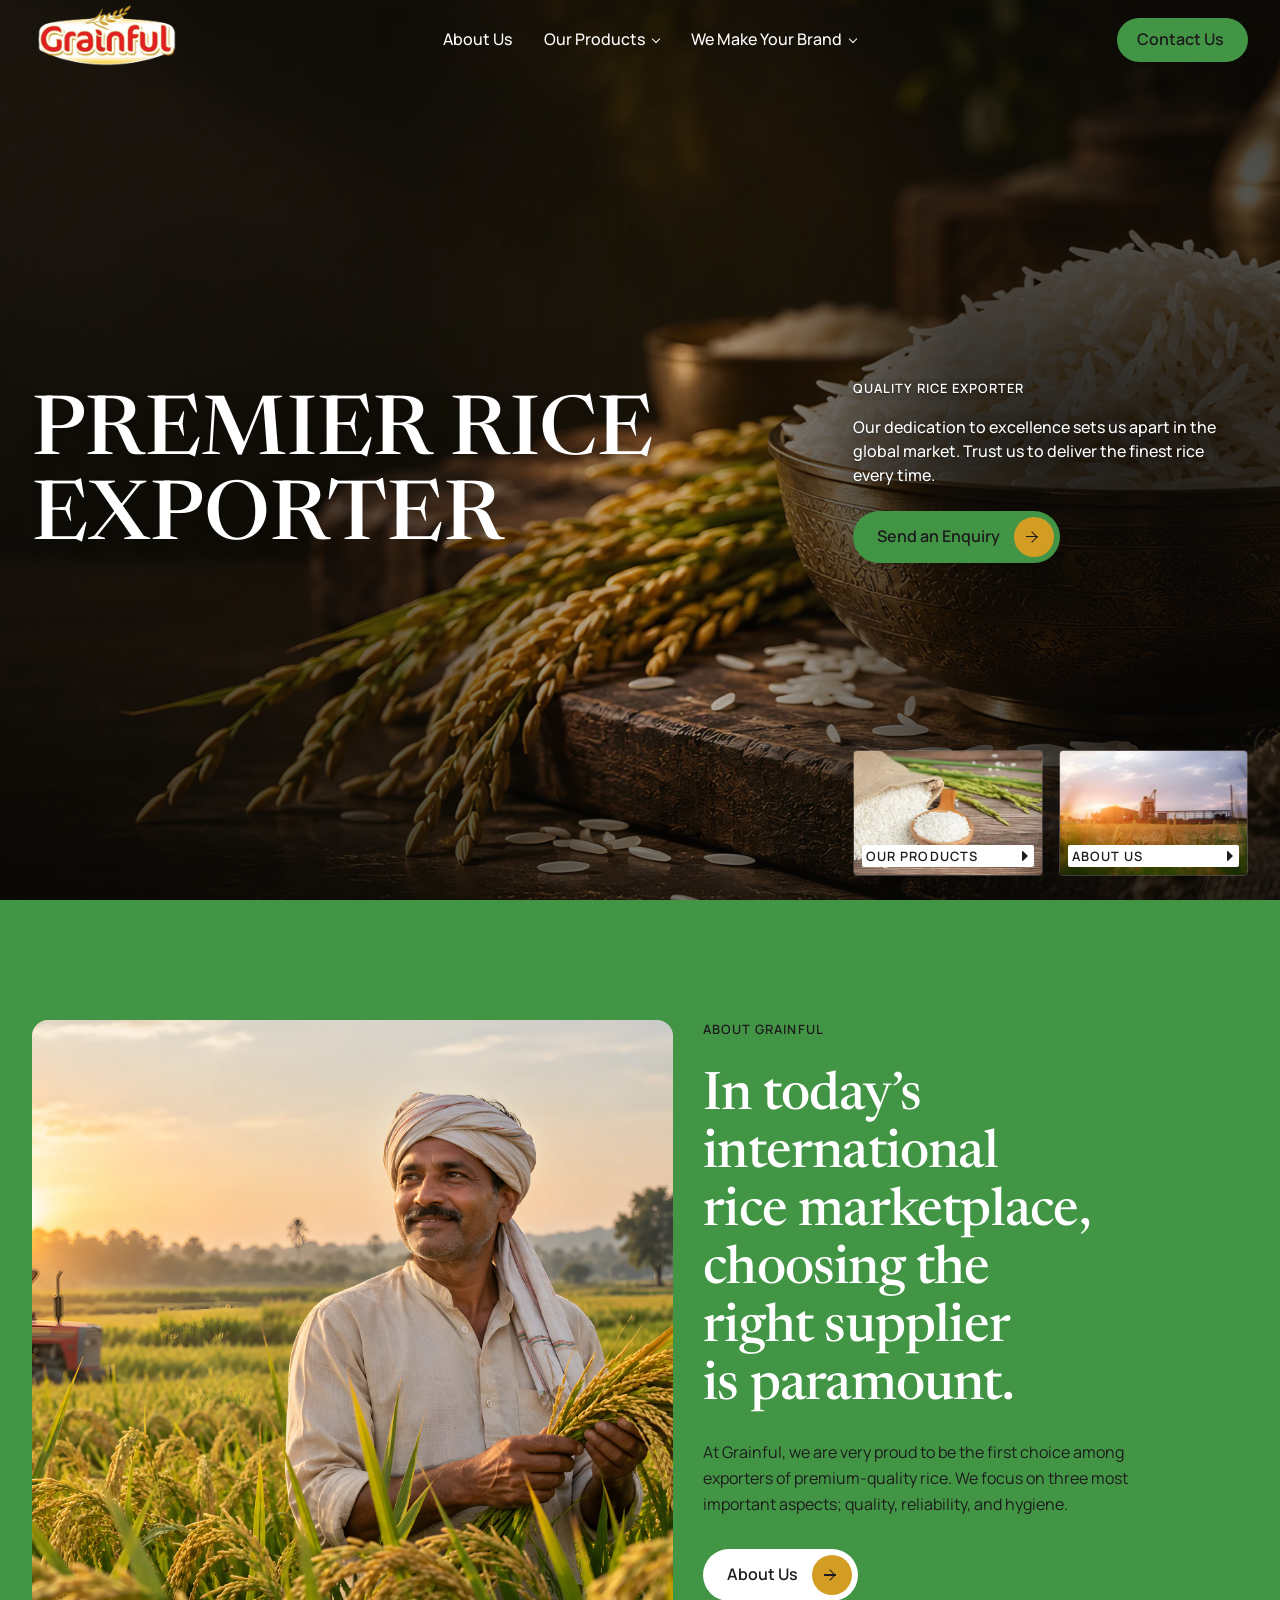
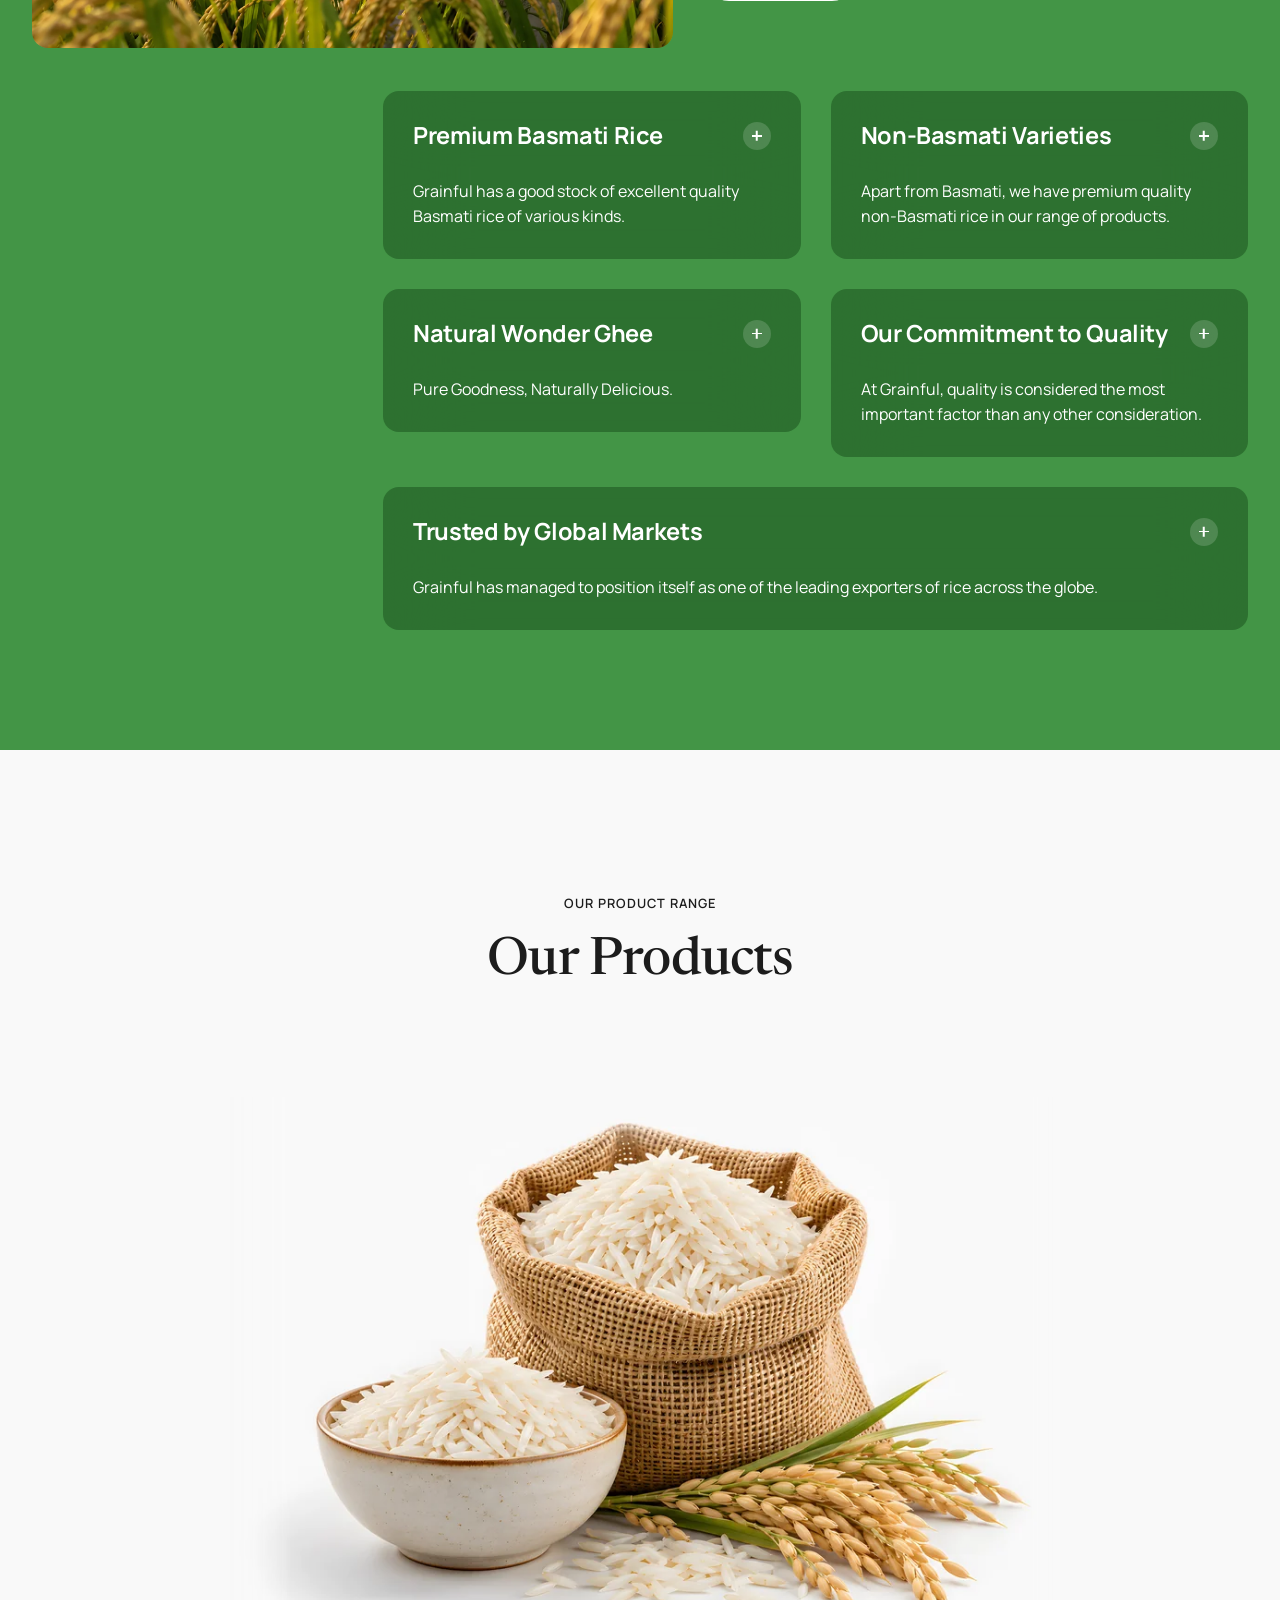
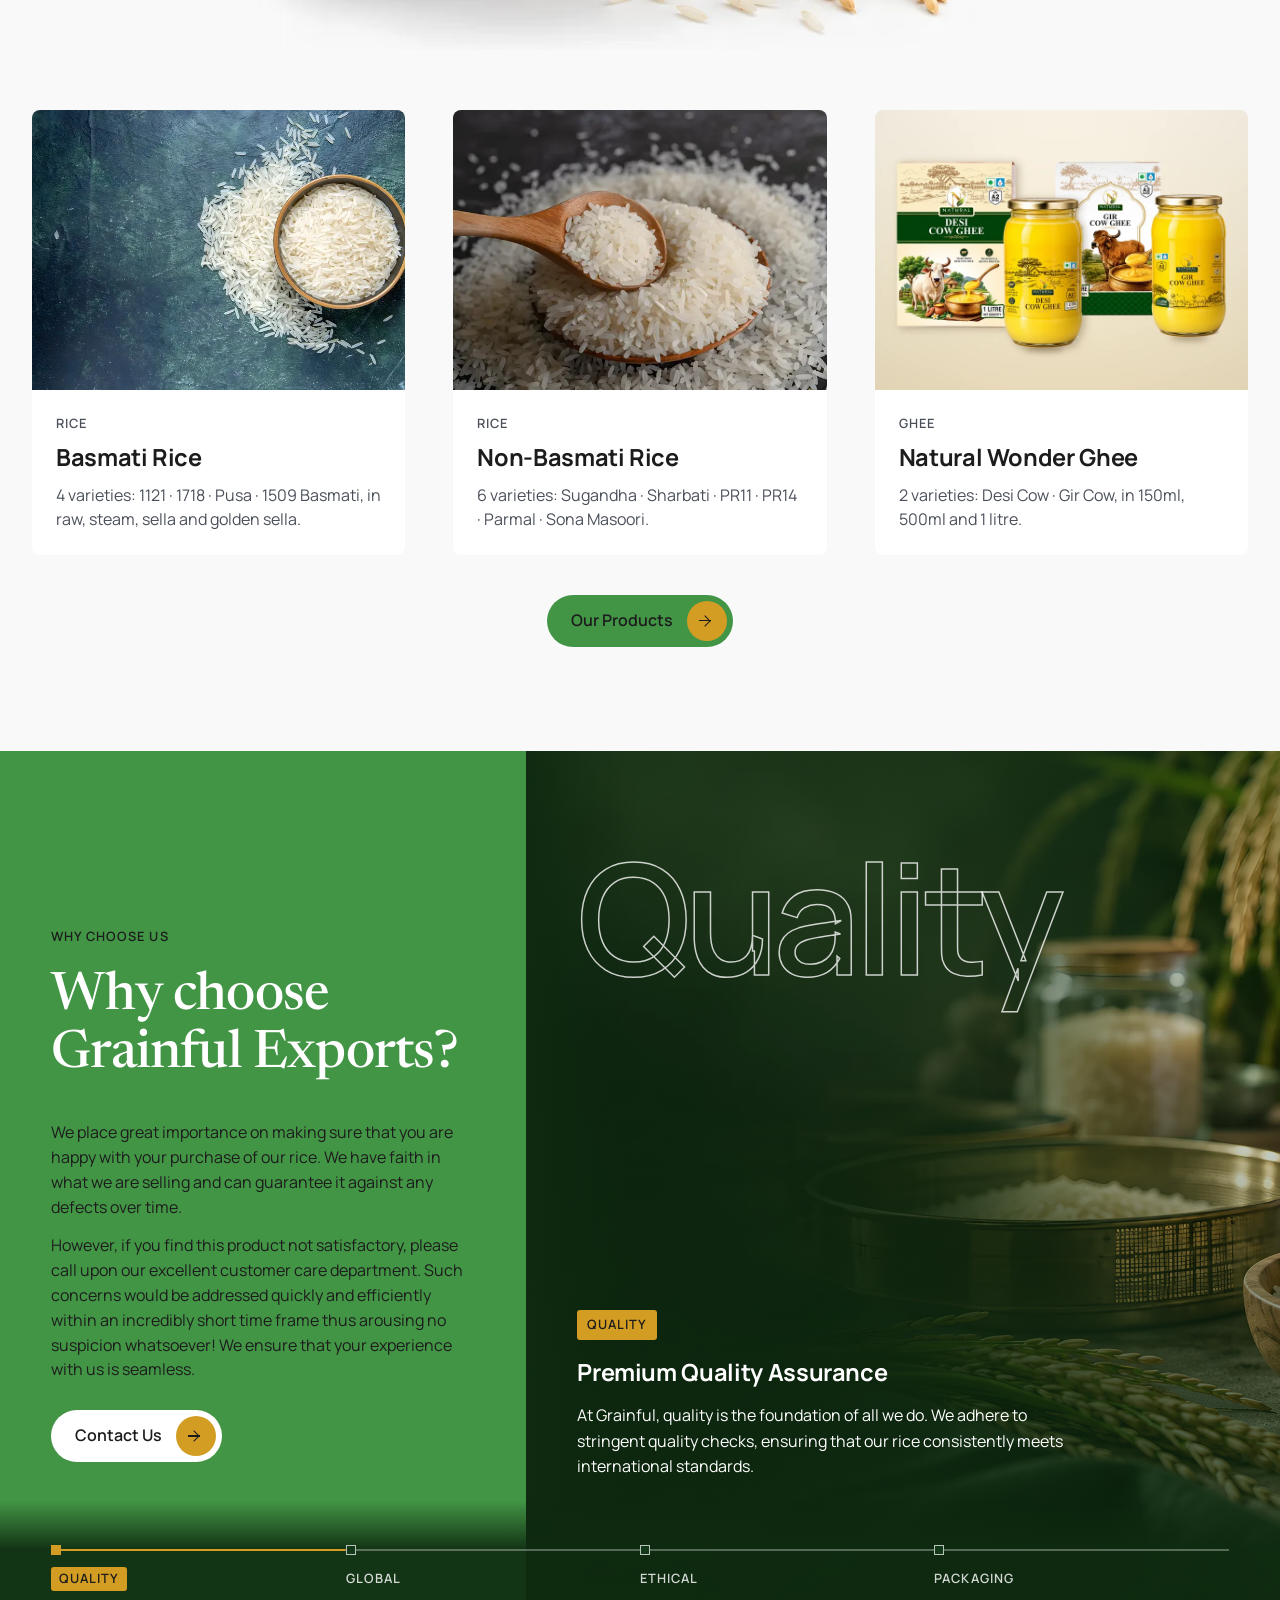
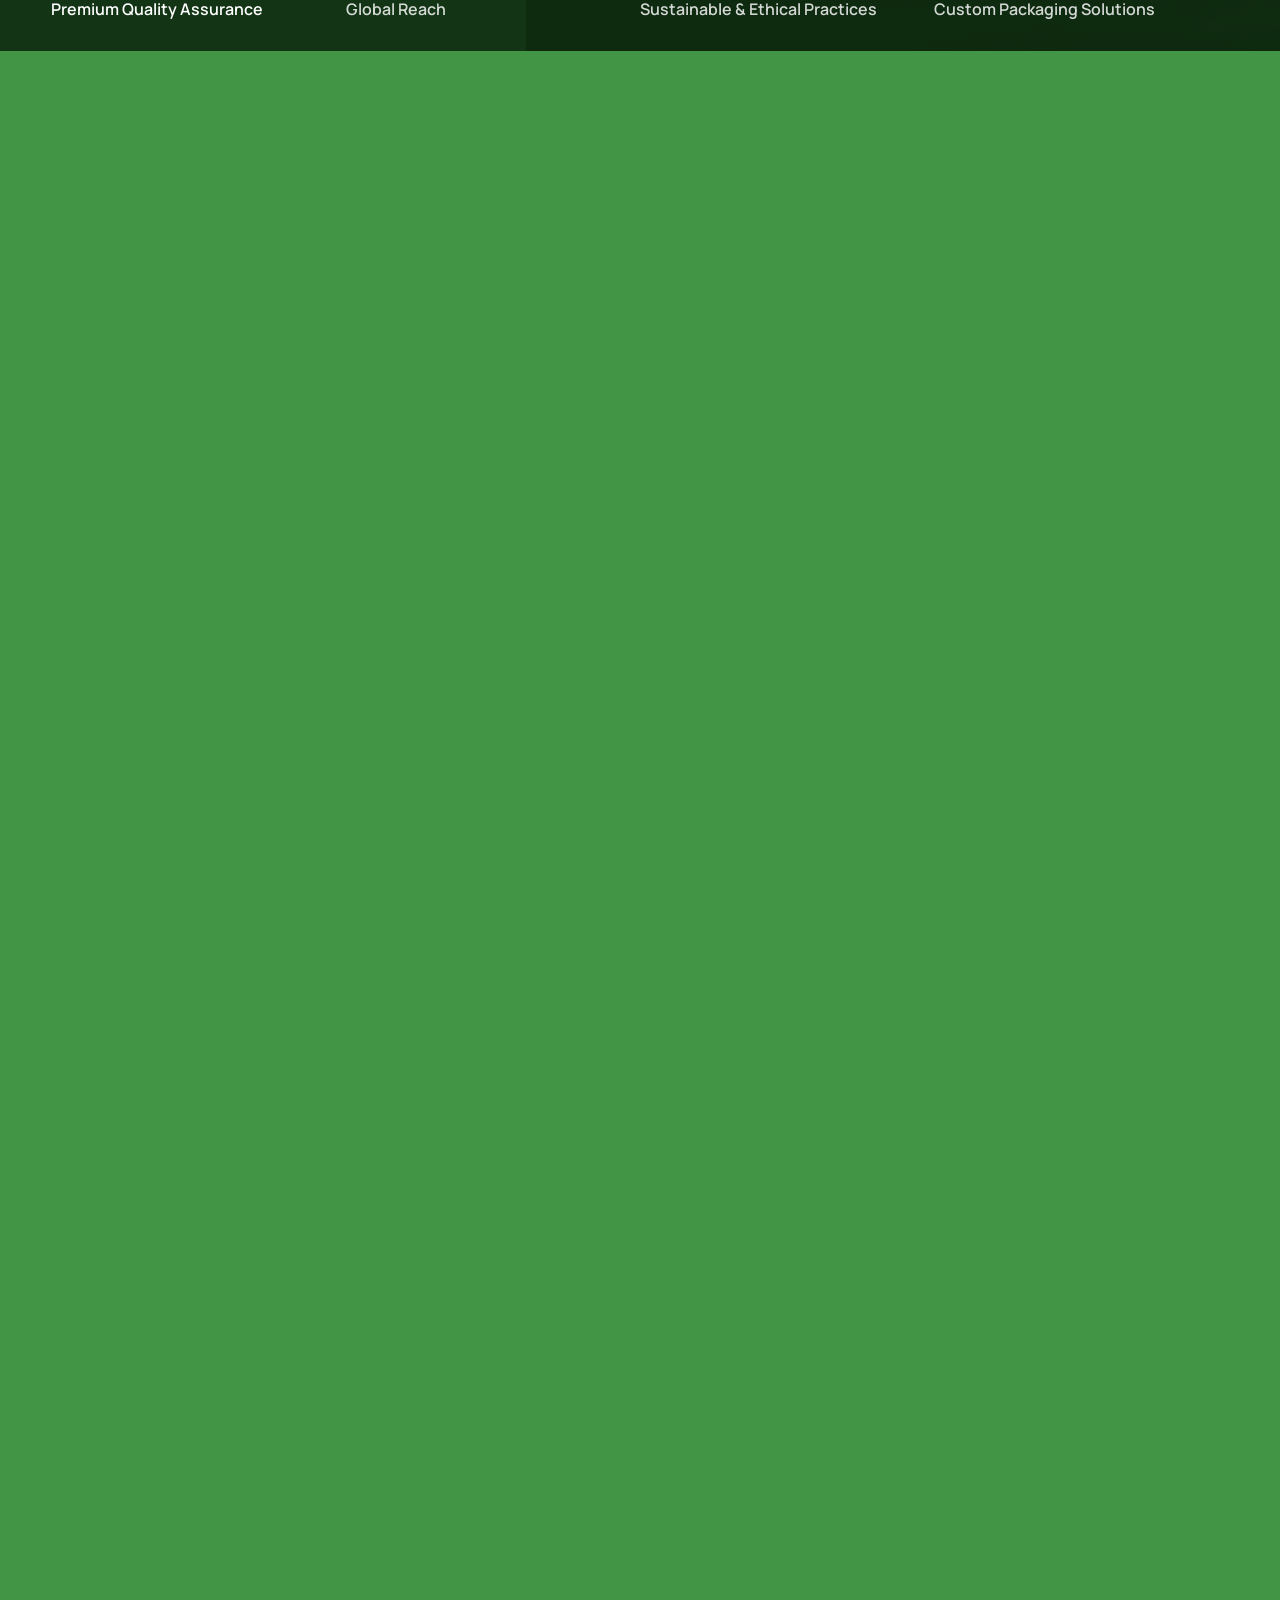
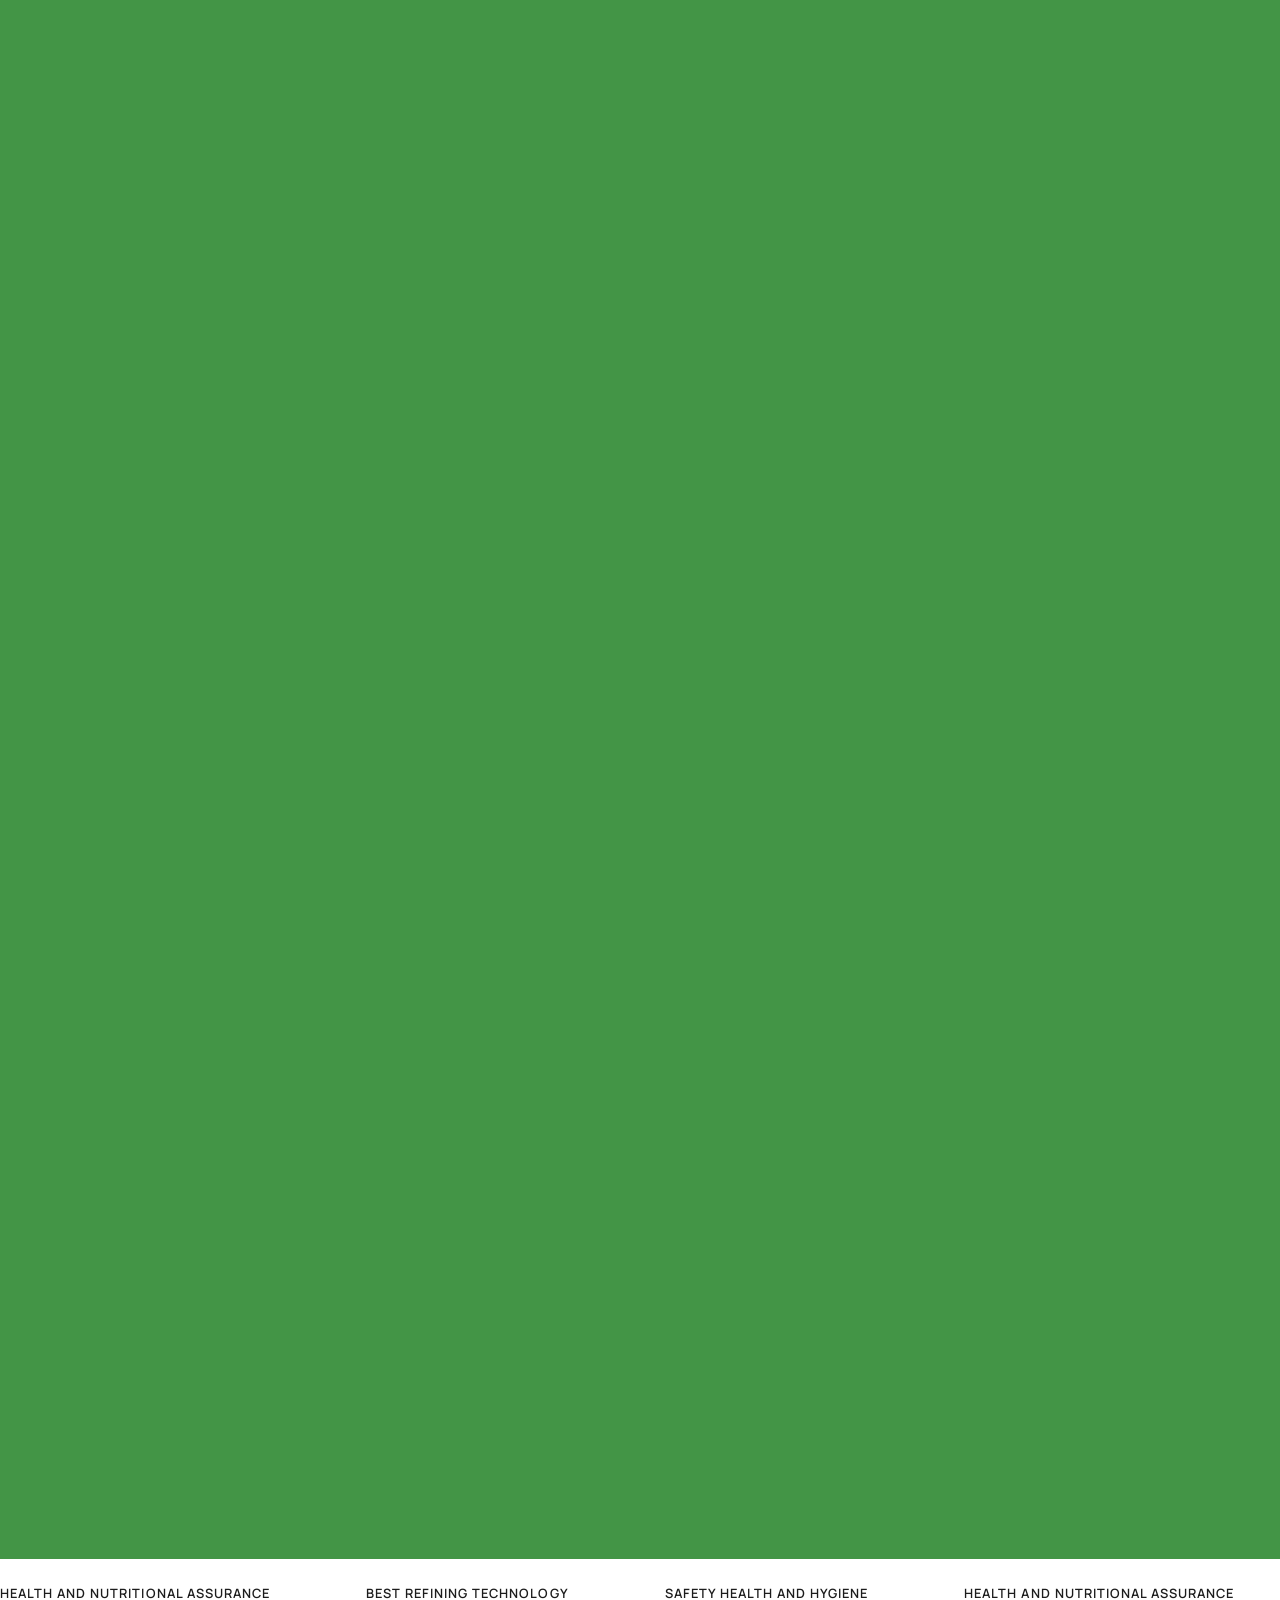
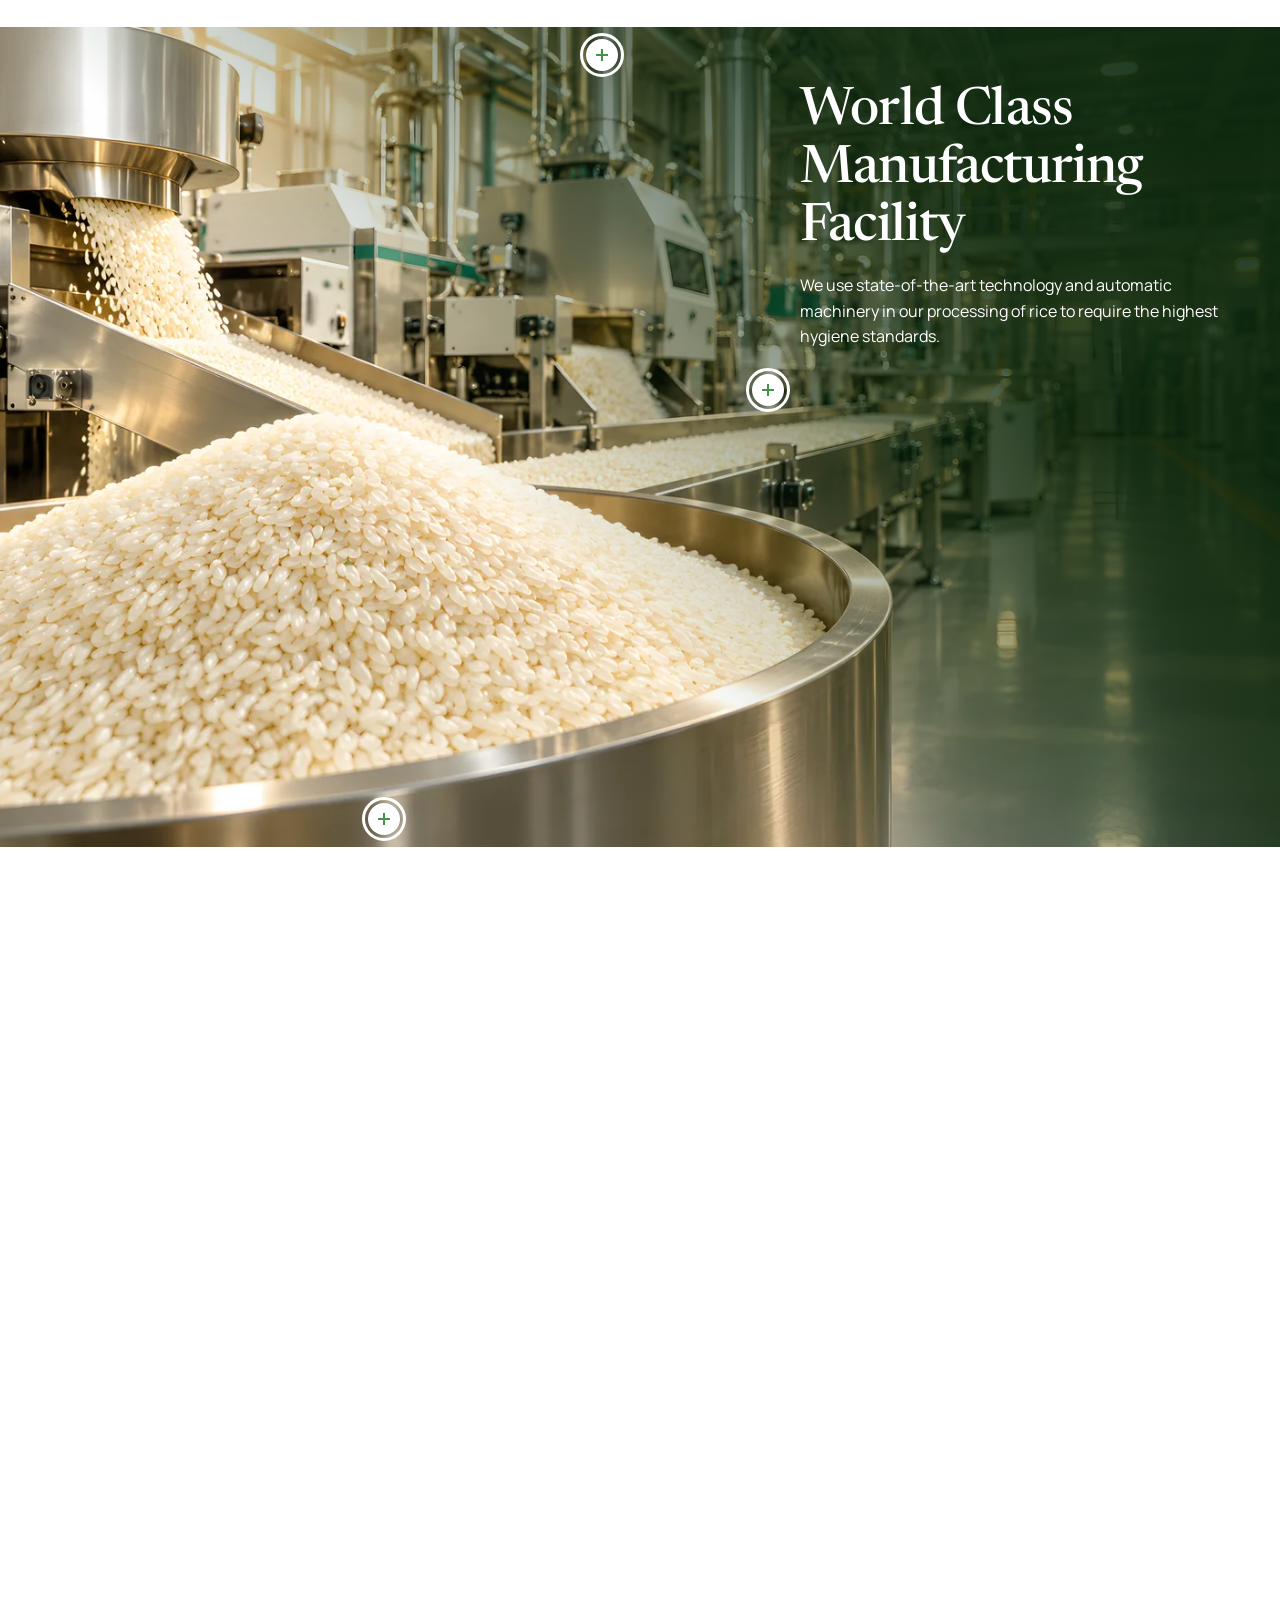
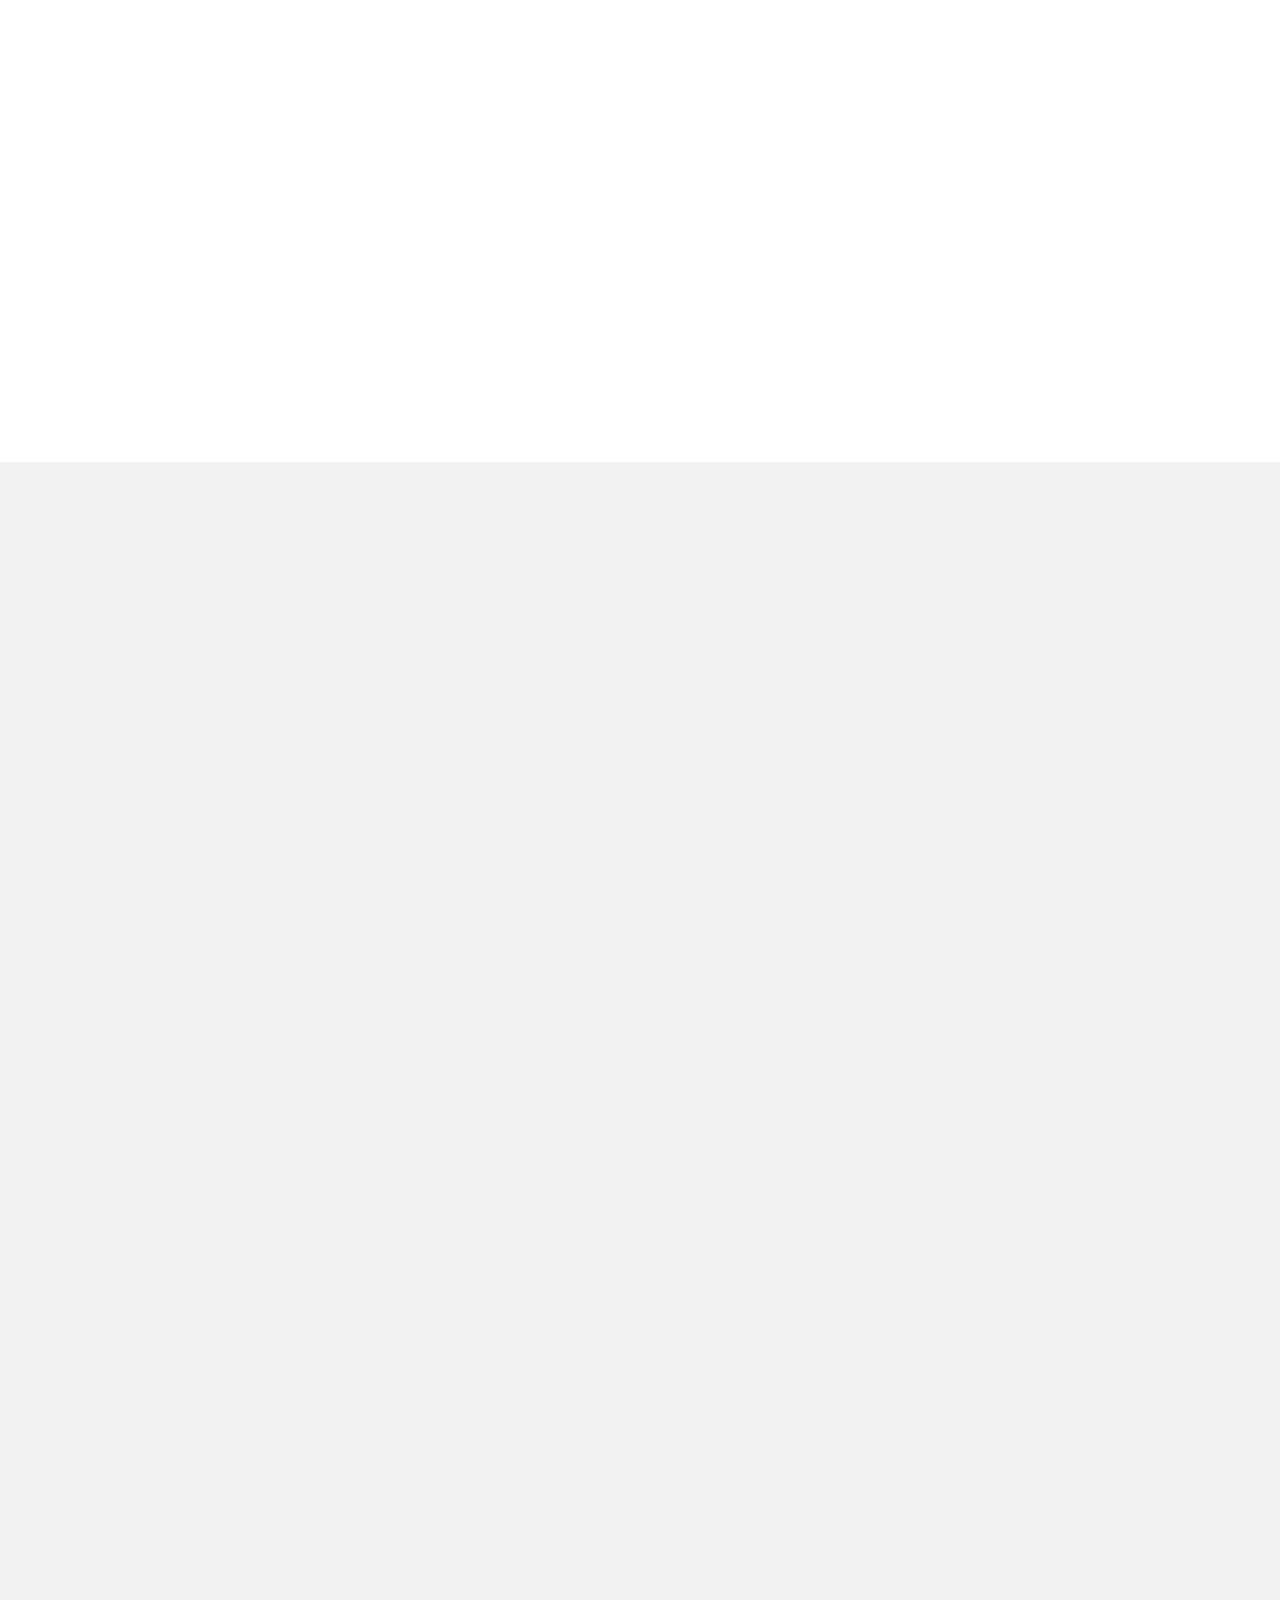
==== commit cb61aa2b: "Homepage ghee card: client's own Desi Cow and Gir Cow 1 litre packs from the Drive folder Co-Authore" ====
--- a/index.html
+++ b/index.html
@@ -160,7 +160,7 @@
               </span>
             </a></li>
             <li><a class="pr-card" href="natural-wonder-ghee/" data-reveal>
-              <span class="pr-img"><img src="assets/img/ghee-jar.webp" alt="Golden ghee pouring from a wooden spoon into a glass jar" width="860" height="469" loading="lazy"></span>
+              <span class="pr-img"><img src="assets/img/ghee-packs.webp" srcset="assets/img/ghee-packs-800.webp 800w, assets/img/ghee-packs.webp 1600w" sizes="(max-width: 860px) 100vw, 24rem" alt="Natural Wonder Desi Cow Ghee and Gir Cow Ghee, each a 1 litre box and jar" width="1600" height="1200" loading="lazy"></span>
               <span class="pr-body">
                 <span class="label pr-cat">Ghee</span>
                 <span class="pr-name">Natural Wonder Ghee</span>
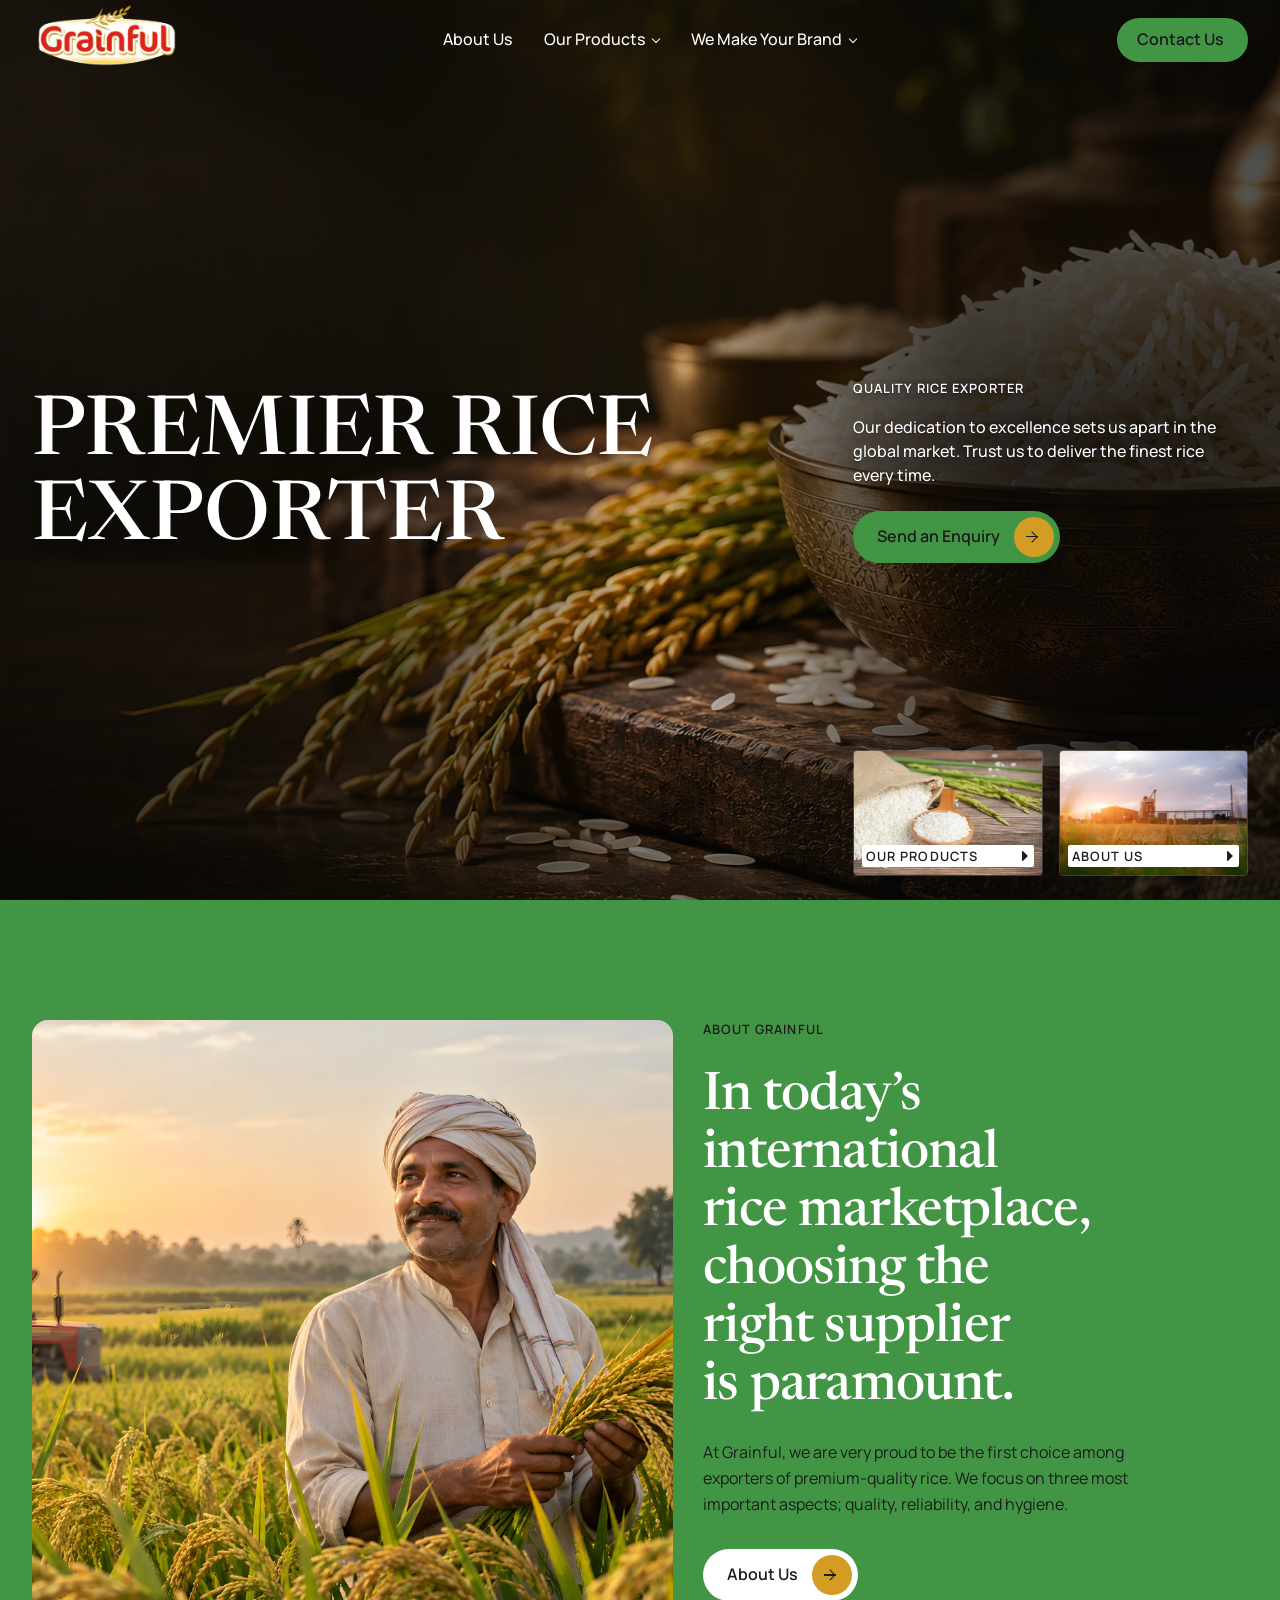
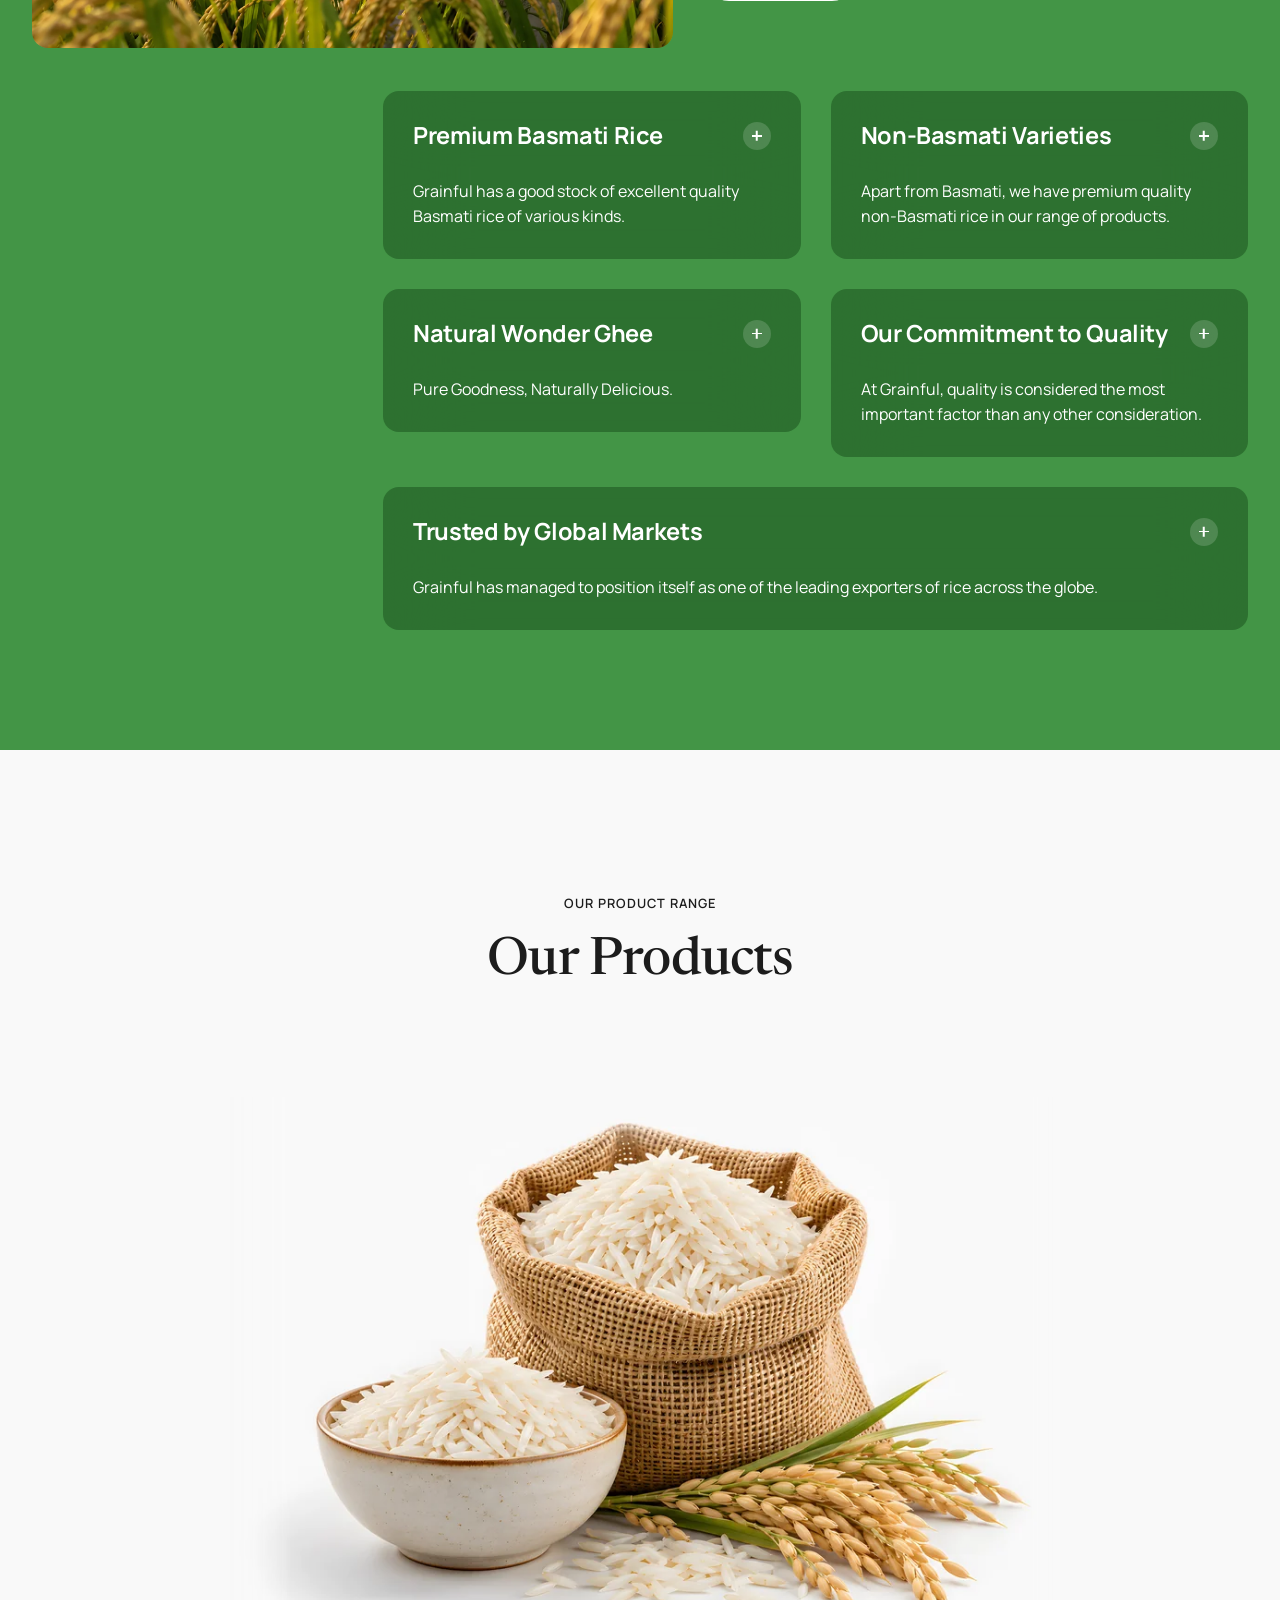
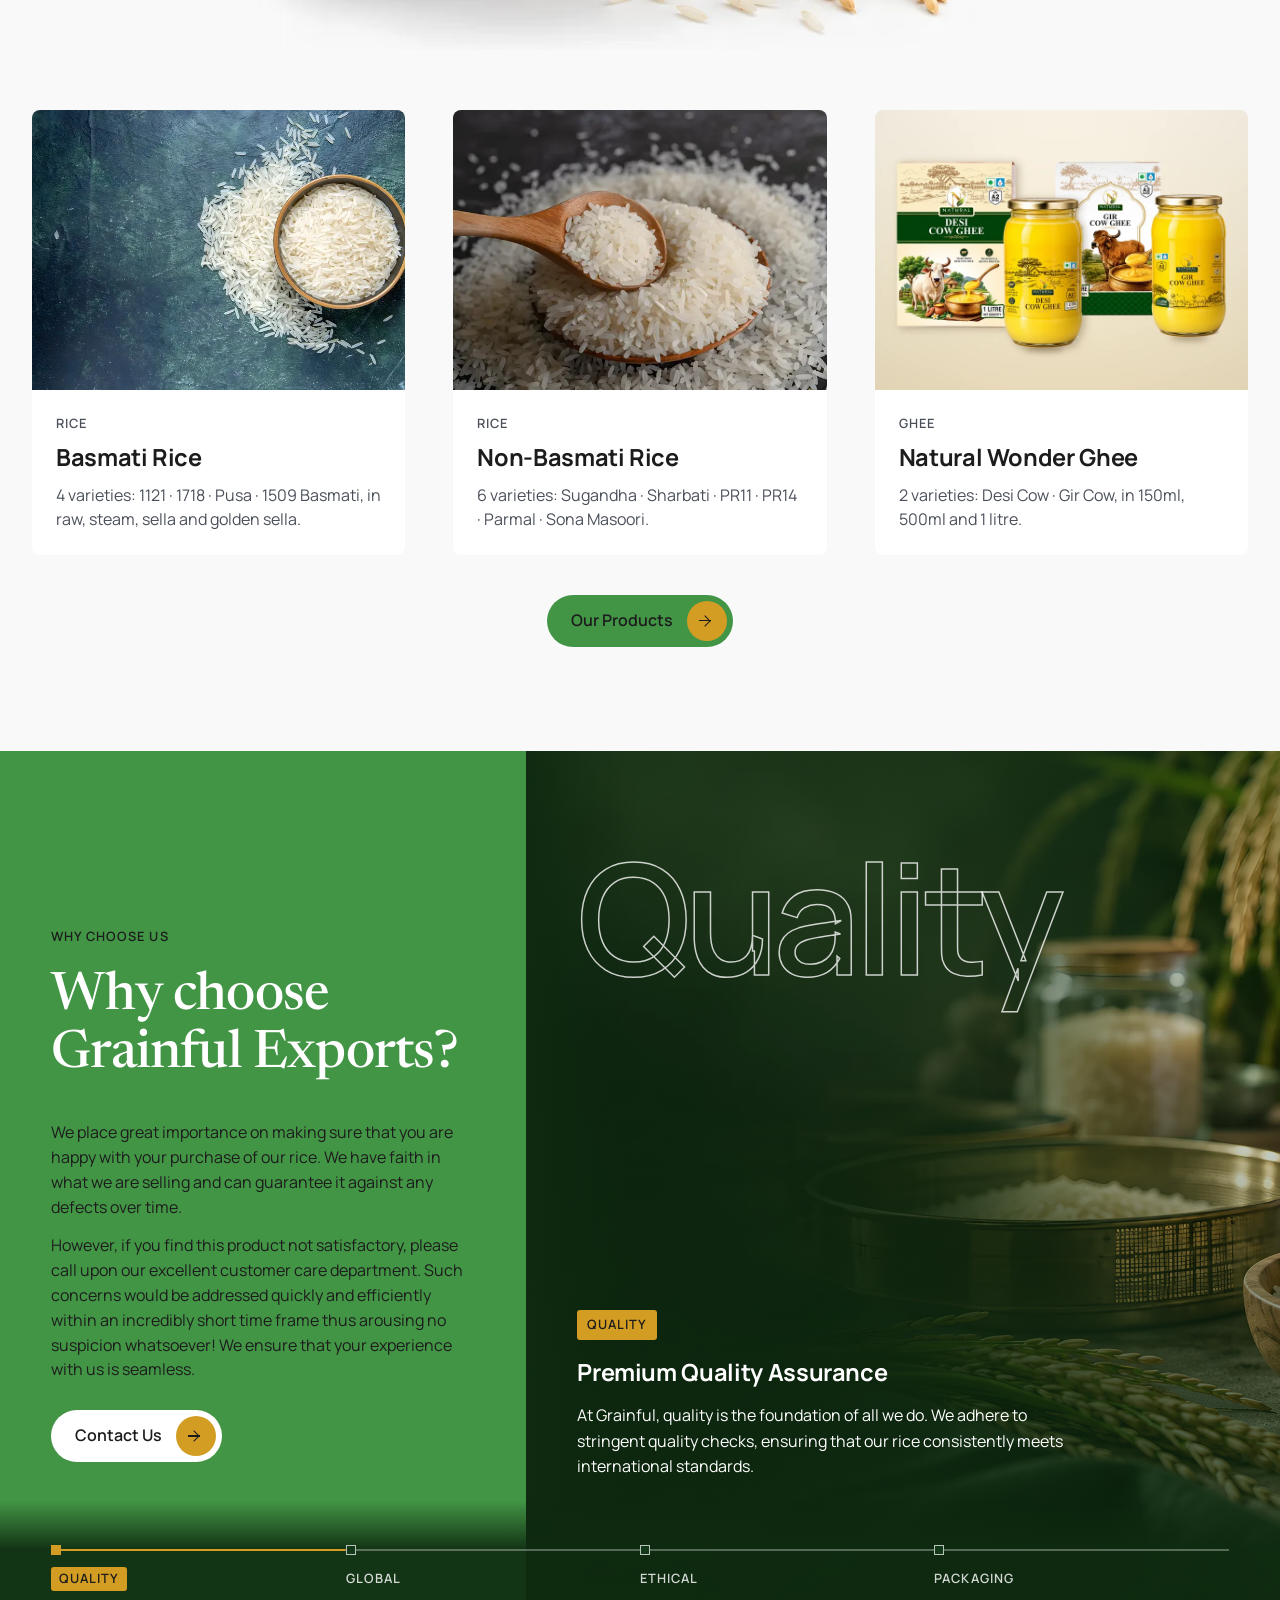
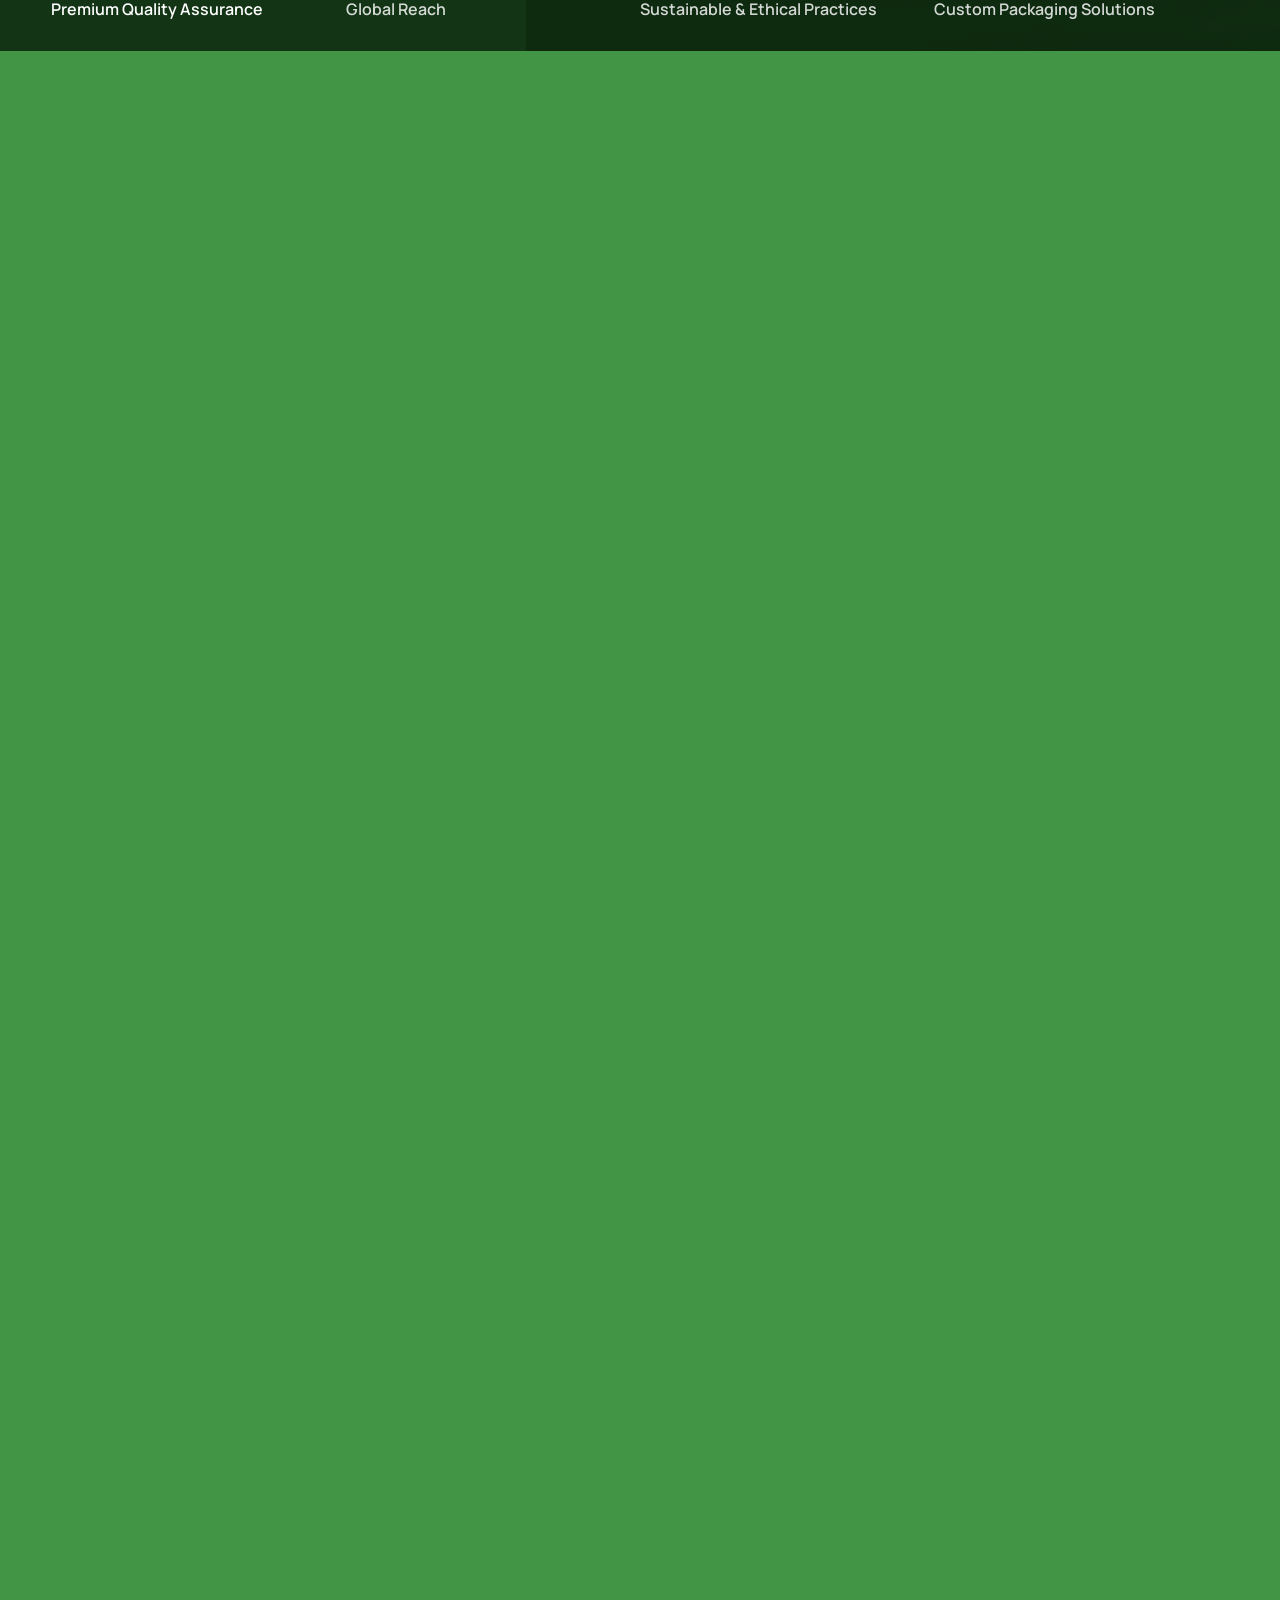
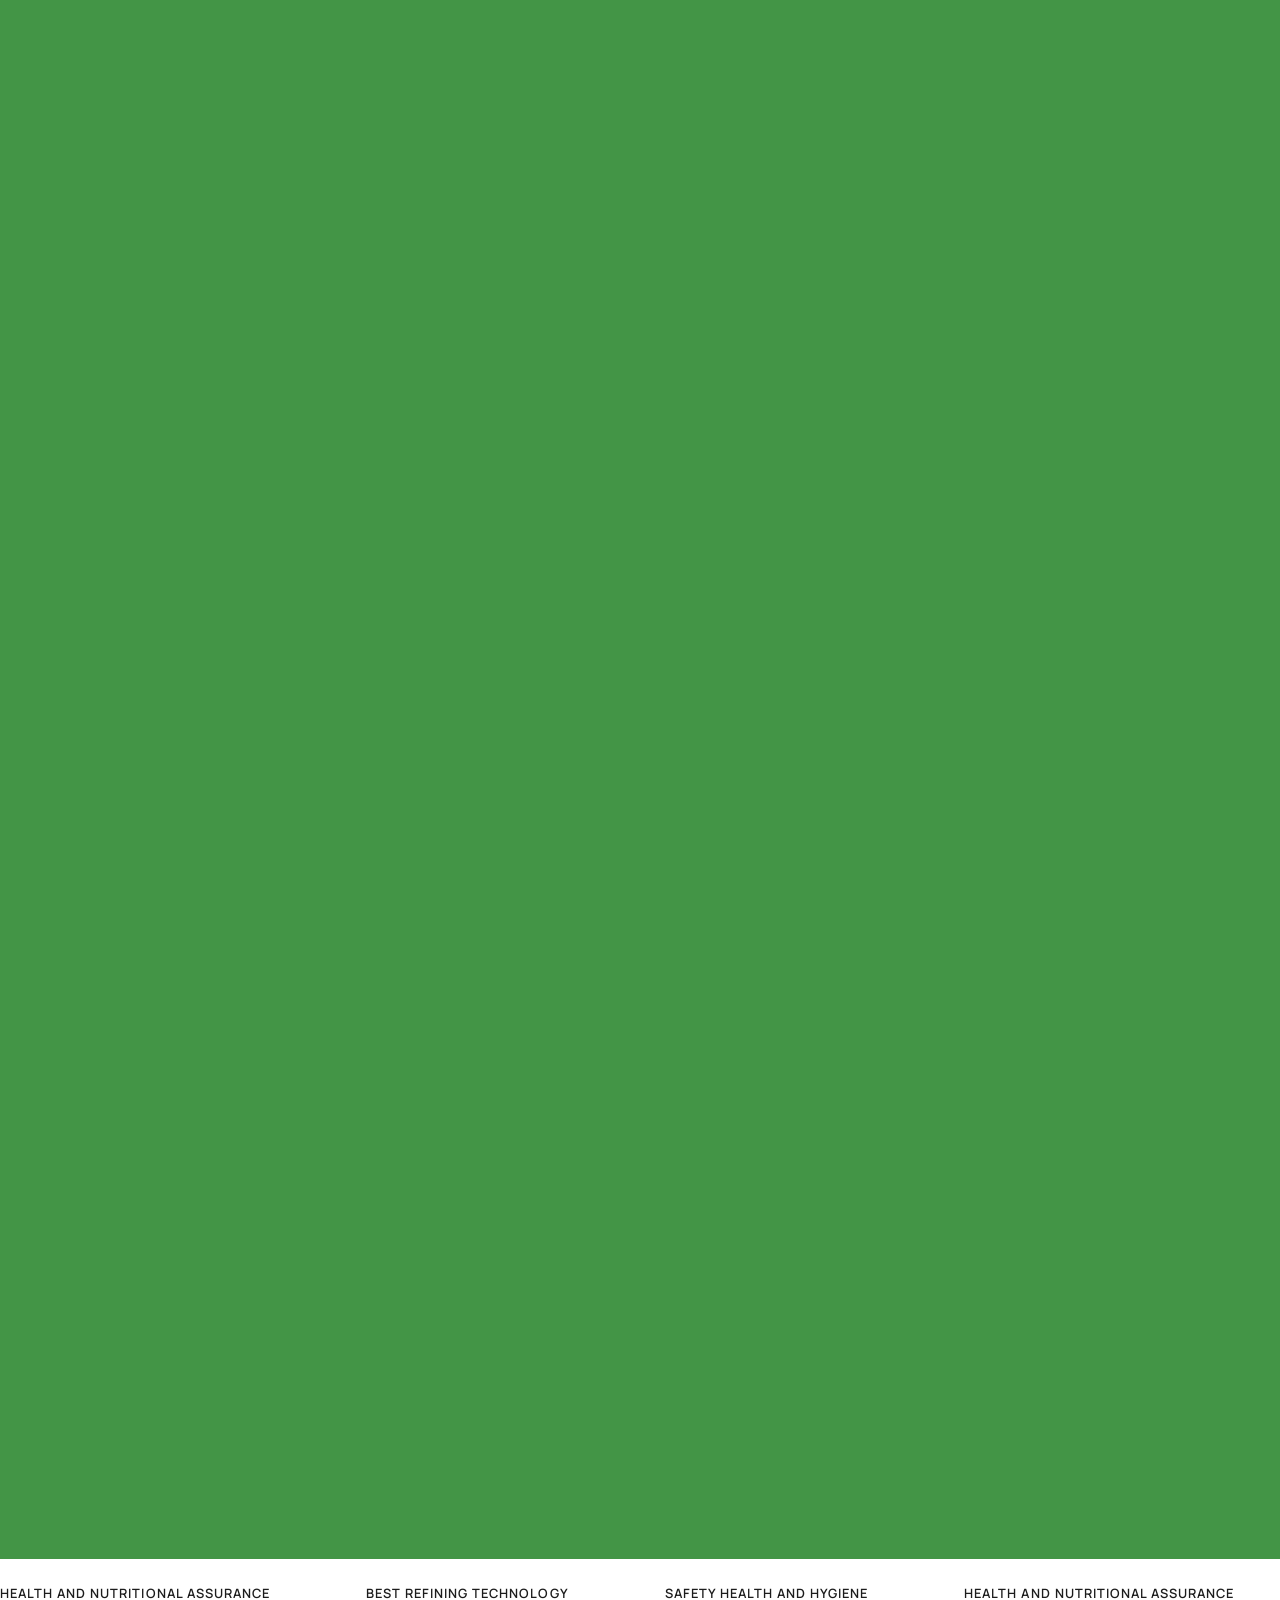
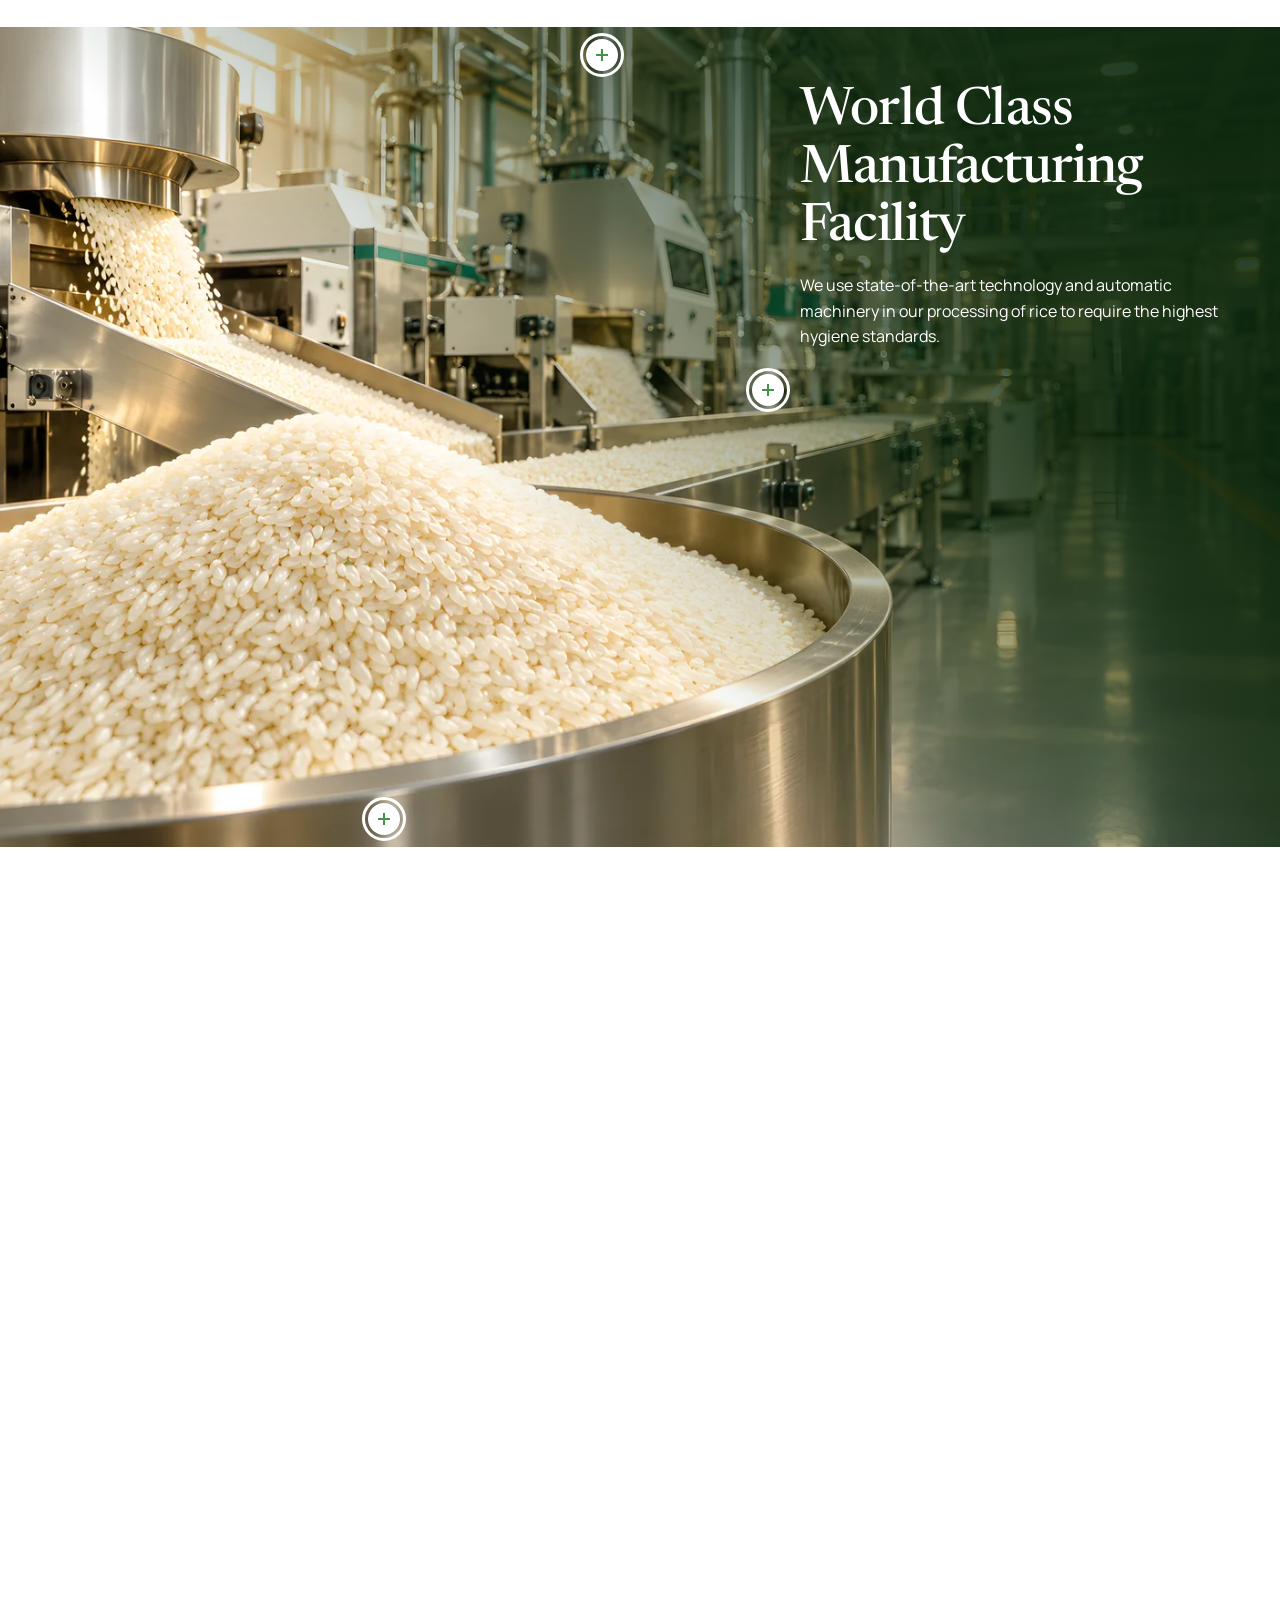
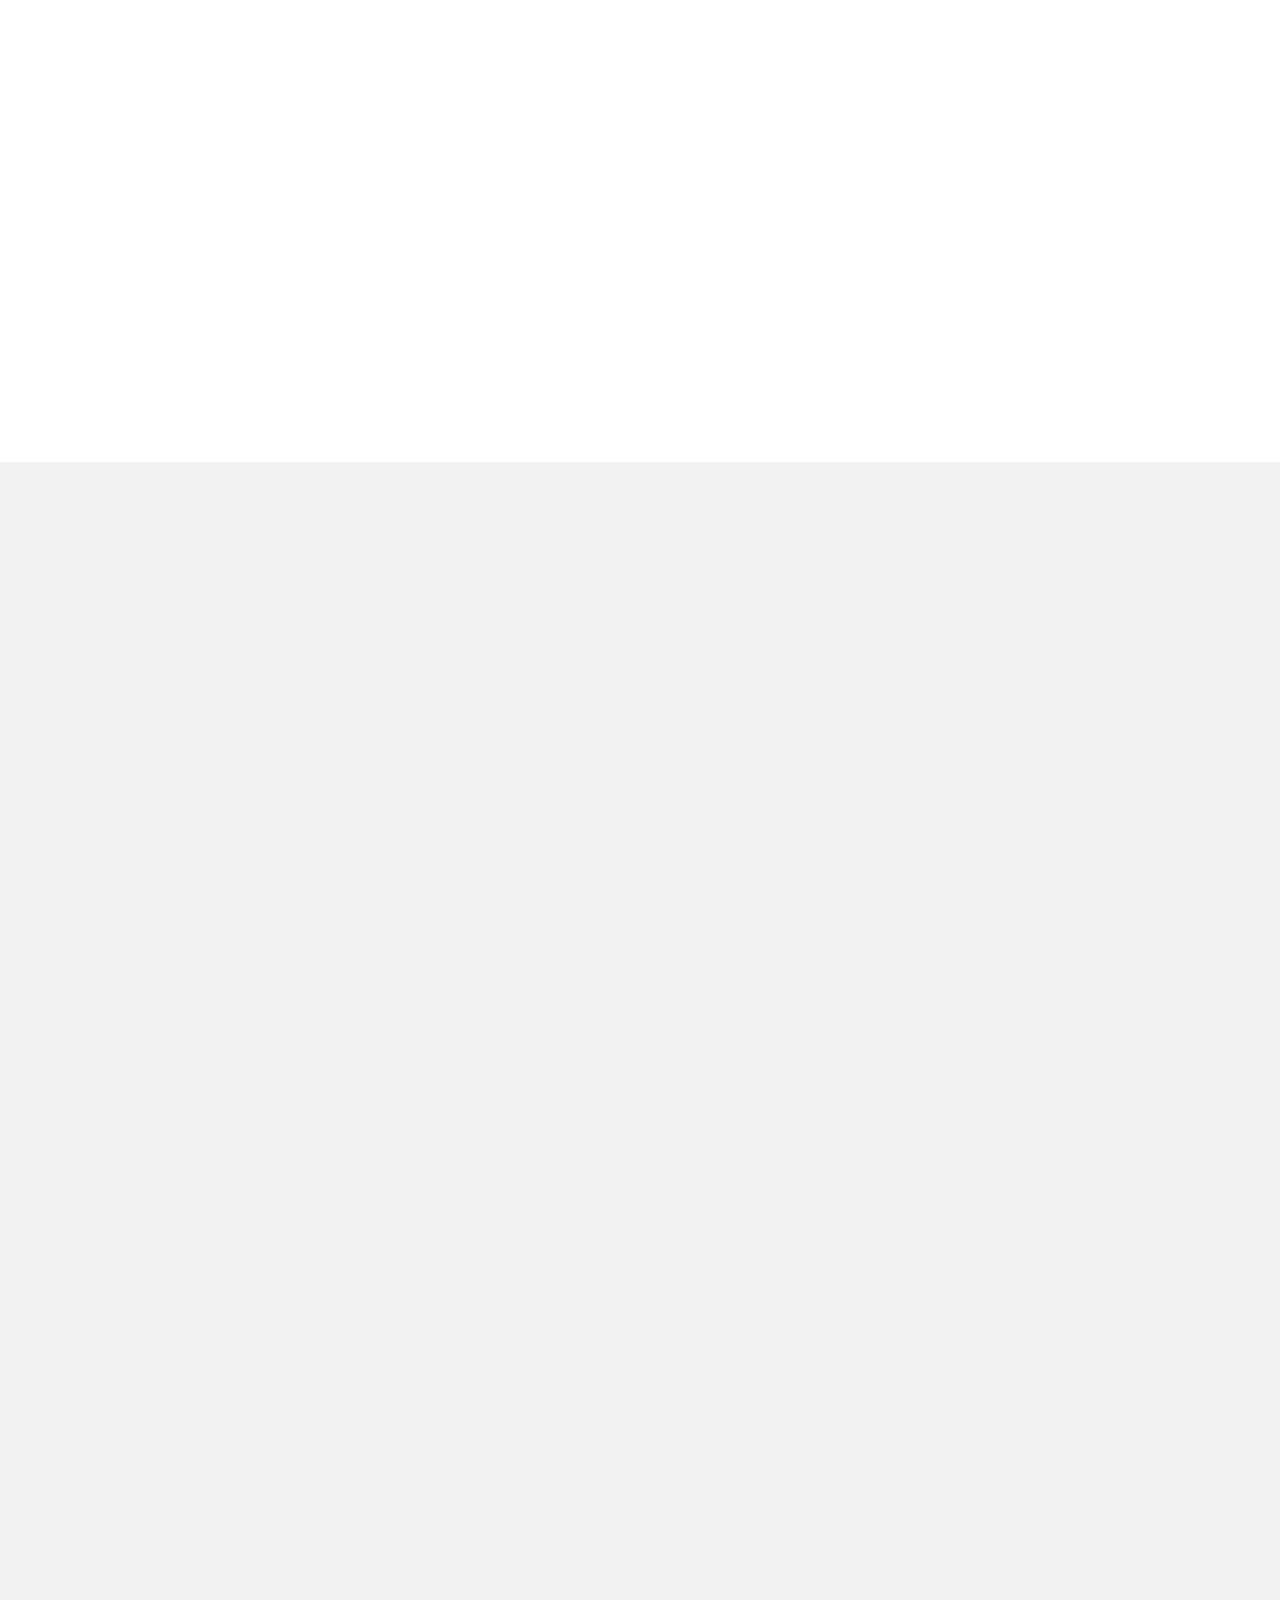
==== commit a9bdc0c3: "Private Label page, Private Label panel: client's pouch-and-box photo; phones aim at the pouch with " ====
--- a/index.html
+++ b/index.html
@@ -18,7 +18,7 @@
   <link rel="preload" as="font" type="font/woff2" href="assets/fonts/Manrope-Variable.woff2" crossorigin>
   <link rel="preload" as="font" type="font/woff2" href="assets/fonts/Newsreader-Variable.woff2" crossorigin>
   <link rel="preload" as="image" href="assets/img/hero-v3-1.webp" imagesrcset="assets/img/hero-v3-1-800.webp 800w, assets/img/hero-v3-1.webp 2560w" imagesizes="100vw">
-  <link rel="stylesheet" href="assets/css/styles.css?v=49f66cb5fb">
+  <link rel="stylesheet" href="assets/css/styles.css?v=416ea99613">
 </head>
 <body>
   <a class="skip" href="#main">Skip to content</a>
--- a/assets/css/styles.css
+++ b/assets/css/styles.css
@@ -1,1766 +1,1766 @@
-/* ==========================================================================
-   Grainful – Homepage on the Himon template (himon.framer.website)
-   Layout, type scale and section patterns follow Himon: Geist / Geist Mono, a label column on the left of large
-   statements, very large titles, pill buttons, coloured tiles, a band with a running step line, a photo call to action
-   and a footer with the name set very large.
-   Colours come from the Grainful logo and site (client decision, Oct 2026):
-     green #439546  grainful.in brand green: buttons, How We Work band, footer
-     red   #e31e25  logo wordmark: highlights (the reviews card, "Read more" links)
-     gold  #d39d23  logo wheat ear: small details (the arrow circle in buttons, step markers)
-     cream #fff2d4  logo glow: Our Assurance band
-   Contrast: white on green is 3.6:1, so text on green is large (≥ 24px) when white and ink (#1c1c1c, 4.6:1) otherwise.
-   White on red is 4.7:1. Gold is never used for text.
-   ========================================================================== */
-
-/* Type (client spec, 27 Oct 2026): Newsreader for the hero H1 and section H2s, Manrope for everything else (H3s, text,
-   navigation, buttons, labels). Both SIL OFL, latin subset; Newsreader carries its optical-size axis. */
-@font-face { font-family: "Manrope"; src: url("../fonts/Manrope-Variable.woff2") format("woff2"); font-weight: 200 800; font-display: swap; }
-@font-face { font-family: "Newsreader"; src: url("../fonts/Newsreader-Variable.woff2") format("woff2"); font-weight: 200 800; font-display: swap; }
-
-:root {
-  --green: #439546;
-  --red: #e31e25;
-  --gold: #d39d23;
-  --cream: #fff2d4;
-  --ink: #1c1c1c;
-  --grey: #4a4f59;
-  --muted: #696a6d;
-  --mist: #f2f2f2;
-  --white: #ffffff;
-  --line: rgba(28, 28, 28, .12);
-  --head: "Manrope", "Helvetica Neue", Arial, sans-serif;
-  --sans: "Manrope", "Helvetica Neue", Arial, sans-serif;
-  --serif: "Newsreader", Georgia, "Times New Roman", serif;
-  --mono: var(--sans); /* the small uppercase labels were Geist Mono; they are now Manrope eyebrows */
-  /* the type scale: desktop (1440px) / phone (390px), fluid in between */
-  --fs-h1: clamp(2.875rem, 1.9rem + 4vw, 5.5rem);          /* 88 / 46 */
-  --fs-h2: clamp(2.1875rem, 1.7rem + 2vw, 3.5rem);         /* 56 / 35 */
-  --fs-h3: clamp(1.3125rem, 1.243rem + .286vw, 1.5rem);    /* 24 / 21 */
-  --fs-body: 1rem;                                         /* 16 / 16 */
-  --fs-eyebrow: clamp(.75rem, .727rem + .095vw, .8125rem); /* 13 / 12 */
-  --pad: 2rem;
-  --gap: 6.5rem; /* the space at the top and foot of a home page section (was 9rem: too much between sections) */
-  --ease: cubic-bezier(.22, .61, .36, 1);
-}
-
-*, *::before, *::after { box-sizing: border-box; }
-html { -webkit-text-size-adjust: 100%; scroll-behavior: smooth; }
-body { margin: 0; background: var(--white); color: var(--ink); font-family: var(--sans); font-size: var(--fs-body); line-height: 1.6; letter-spacing: 0; -webkit-font-smoothing: antialiased; }
-img { display: block; max-width: 100%; height: auto; }
-h1, h2, h3, p, dl, dd, figure, blockquote, ul, ol { margin: 0; }
-ul[role="list"], ol[role="list"] { padding: 0; list-style: none; }
-h1, h2, h3 { text-wrap: balance; } /* even heading lines */
-p, figcaption { text-wrap: pretty; } /* no single word left alone on a last line */
-a { color: inherit; }
-button { font: inherit; color: inherit; }
-:focus-visible { outline: 2px solid var(--red); outline-offset: 3px; }
-.sr-only { position: absolute !important; width: 1px; height: 1px; padding: 0; margin: -1px; overflow: hidden; clip: rect(0 0 0 0); white-space: nowrap; border: 0; }
-.skip { position: absolute; left: 1rem; top: -4rem; z-index: 100; padding: .75rem 1rem; border-radius: 2rem; background: var(--ink); color: var(--white); text-decoration: none; }
-.skip:focus { top: 1rem; }
-
-.wrap { width: 100%; max-width: 90rem; margin: 0 auto; padding: 0 var(--pad); }
-
-/* Himon's small mono label (no marker: Grainful uses none) */
-.label { font-family: var(--mono); font-size: .875rem; font-weight: 400; line-height: 1.5; letter-spacing: .02em; text-transform: uppercase; color: var(--ink); }
-
-/* large statements: a label column on the left, the statement from about a quarter in */
-.split { display: grid; grid-template-columns: minmax(0, 1fr) minmax(0, 2.6fr); gap: 2rem; align-items: start; }
-.statement { font-size: clamp(2rem, 4.45vw, 4rem); font-weight: 500; line-height: 1.1; letter-spacing: -.05em; color: var(--ink); }
-.mega { font-size: clamp(3.5rem, 8.4vw, 7.5rem); font-weight: 500; line-height: 1; letter-spacing: -.04em; color: var(--ink); }
-
-/* pill button (Himon): label + round arrow. Green with ink text, 4.6:1 */
-.btn {
-  display: inline-flex; align-items: center; gap: .875rem; min-height: 3.25rem; padding: .375rem .375rem .375rem 1.5rem;
-  border-radius: 3rem; background: var(--green); color: var(--ink); font-size: 1rem; font-weight: 600; letter-spacing: -.01em;
-  text-decoration: none; transition: background-color .3s var(--ease);
-}
-.btn:hover { background: #4fa752; }
-.btn--sm { min-height: 2.75rem; padding-left: 1.25rem; font-size: .9375rem; }
-.btn-arrow { position: relative; display: inline-block; flex: none; width: 2.5rem; height: 2.5rem; border-radius: 50%; background: var(--gold); transition: transform .35s var(--ease); }
-.btn--sm .btn-arrow { width: 2rem; height: 2rem; }
-.btn-arrow::before { /* arrow → drawn in CSS */
-  content: ""; position: absolute; left: 50%; top: 50%; width: .5rem; height: .5rem; margin: -.25rem 0 0 -.375rem;
-  border-top: 1.5px solid var(--ink); border-right: 1.5px solid var(--ink); transform: rotate(45deg);
-}
-.btn-arrow::after { content: ""; position: absolute; left: 50%; top: 50%; width: .75rem; height: 1.5px; margin: -.75px 0 0 -.5rem; background: var(--ink); }
-.btn:hover .btn-arrow { transform: rotate(-45deg); }
-.btn:not(:has(.btn-arrow)) { padding-right: 1.5rem; }
-
-/* ---------- Header ---------- */
-.hdr { position: fixed; inset: 0 0 auto; z-index: 50; transition: background-color .35s var(--ease), box-shadow .35s var(--ease); }
-.hdr-in { display: flex; align-items: center; gap: 2rem; height: 5rem; }
-.hdr-logo { flex: none; }
-.hdr-logo img { width: 9.375rem; height: auto; }
-.nav { margin: 0 auto; }
-.nav-list { display: flex; gap: 2rem; }
-.nav-list a { font-size: 1rem; font-weight: 500; letter-spacing: -.02em; color: var(--white); text-decoration: none; }
-.nav-list a:hover { text-decoration: underline; text-underline-offset: 6px; }
-.nav-cta-m { display: none; }
-.hdr.is-solid { background: var(--white); box-shadow: 0 1px 0 var(--line); }
-.hdr.is-solid .nav-list a { color: var(--ink); }
-.burger { display: none; }
-
-/* ---------- 1. Hero (cominvi.com.mx) ----------
-   12 columns: the headline over columns 1–8, label / text / button over 9–12, both just below the middle; at the
-   bottom the Pause button left and two 3:2 photo cards (1px light border, 4px corners, a white label bar) over 9–12.
-   Switching photo: the new one is clipped to a small frame in the middle (with a white 1px border) and opens to the
-   full screen in 1.8s while it settles from 120% to 100%; the shown photo drifts to 106%. Label bar on hover: green,
-   and its arrows slide (left one in, right one out). A dark green shade keeps the white text readable. */
-:root { --hero-ease: cubic-bezier(.76, 0, .24, 1); }
-.hero { position: relative; display: flex; min-height: max(40rem, 100svh); color: var(--white); overflow: hidden; background: #0f1f10; }
-.hero::before { /* one smooth shade in a neutral dark (a green tint muddied the client's golden skies): deep under the
-     headline (left) and the text on the right, clear across the middle so the photo shows as it is; a light band at the
-     top (menu) and foot */
-  content: ""; position: absolute; inset: 0; z-index: 1; pointer-events: none;
-  background: linear-gradient(90deg, rgba(8, 8, 6, .7) 0%, rgba(8, 8, 6, .6) 32%, rgba(8, 8, 6, .4) 42%, rgba(8, 8, 6, .24) 50%, rgba(8, 8, 6, .2) 54%, rgba(8, 8, 6, .3) 60%, rgba(8, 8, 6, .5) 67%, rgba(8, 8, 6, .66) 75%, rgba(8, 8, 6, .7) 100%),
-              linear-gradient(180deg, rgba(8, 8, 6, .35) 0%, rgba(8, 8, 6, 0) 22%, rgba(8, 8, 6, 0) 72%, rgba(8, 8, 6, .45) 100%);
-}
-.hero-bg { position: absolute; inset: 0; z-index: 0; }
-.hero-slide { position: absolute; inset: 0; margin: 0; overflow: hidden; visibility: hidden; }
-.hero-slide.is-on { visibility: visible; z-index: 1; }
-.hero-slide img { width: 100%; height: 100%; object-fit: cover; object-position: 50% 50%; } /* centred on every screen (client, 27 Oct 2026) */
-.hero-slide.is-enter { visibility: visible; z-index: 2; clip-path: inset(var(--hf-y) var(--hf-x) round 4px); }
-.hero-slide.is-enter img { transform: scale(1.2); }
-.hero-slide.is-enter.is-go { clip-path: inset(0 round 0); transition: clip-path 1.8s var(--hero-ease); }
-.hero-slide.is-enter.is-go img { transform: none; transition: transform 1.8s var(--hero-ease); }
-.hero-slide.is-on.is-drift img { animation: hero-drift 9s linear forwards; }
-@keyframes hero-drift { from { transform: none; } to { transform: scale(1.06); } }
-.hero-frame { position: absolute; top: var(--hf-y); bottom: var(--hf-y); left: var(--hf-x); right: var(--hf-x); z-index: 3; border: 1px solid var(--white); border-radius: 4px; opacity: 0; pointer-events: none; }
-.hero-frame.is-on { opacity: 1; }
-.hero-frame.is-on.is-go { top: 0; bottom: 0; left: 0; right: 0; border-radius: 0; opacity: 0; transition: top 1.8s var(--hero-ease), bottom 1.8s var(--hero-ease), left 1.8s var(--hero-ease), right 1.8s var(--hero-ease), border-radius 1.8s var(--hero-ease), opacity .6s 1.2s; }
-
-.hero-in { position: relative; z-index: 2; display: grid; grid-template-columns: repeat(12, minmax(0, 1fr)); grid-template-rows: 1fr auto .7fr auto; column-gap: 1rem; padding-top: 7rem; padding-bottom: 1.5rem; }
-.hero-title { grid-column: 1 / 9; grid-row: 2; align-self: end; font-size: clamp(2.75rem, 6.5vw, 5.5rem); font-weight: 500; line-height: 1; letter-spacing: -.04em; text-transform: uppercase; }
-.hl { display: block; overflow: hidden; padding-bottom: .08em; margin-bottom: -.08em; } /* the mask a line rises out of */
-.hl-in { display: block; }
-.hero-side { grid-column: 9 / 13; grid-row: 2; align-self: end; display: flex; flex-direction: column; align-items: flex-start; gap: 1rem; }
-.hero-title { text-shadow: 0 2px 24px rgba(0, 0, 0, .35); }
-.hero-side { text-shadow: 0 1px 2px rgba(0, 0, 0, .5), 0 2px 18px rgba(0, 0, 0, .45); } /* a little lift over the busiest parts of a photo */
-.hero-side .btn { text-shadow: none; } /* the button's dark label on green needs none */
-/* a wide, faint shade behind the label, line and button, so the small white text reads over the brightest part of a photo
-   (the white rice of the first image): large and soft enough that it has no visible edge. With the shade above, all
-   hero text is 4.5:1 or better behind its letters on every slide (measured on desktops, tablets and phones) */
-.hero-side { position: relative; z-index: 0; }
-.hero-side::before {
-  content: ""; position: absolute; inset: -11rem -14rem -9rem; z-index: -1; pointer-events: none;
-  background: radial-gradient(closest-side, rgba(8, 8, 6, .56), rgba(8, 8, 6, .42) 35%, rgba(8, 8, 6, .18) 70%, rgba(8, 8, 6, 0));
-}
-@media (max-width: 860px) {
-  /* phones: the headline runs across the top and the label, line and button across the foot, so the shade runs top to
-     bottom instead: deep at both ends, clear in the middle band where the photo shows */
-  .hero::before { background: linear-gradient(180deg, rgba(8, 8, 6, .7) 0%, rgba(8, 8, 6, .56) 30%, rgba(8, 8, 6, .18) 44%, rgba(8, 8, 6, .18) 52%, rgba(8, 8, 6, .62) 62%, rgba(8, 8, 6, .8) 100%); }
-}
-@media (min-width: 861px) and (max-aspect-ratio: 4 / 5) {
-  /* upright tablets: a left-to-right shade's clear middle shows as a bright vertical stripe on a tall screen, so the
-     shade runs top to bottom here too, clear above and deep over the lower half where the headline and text sit */
-  .hero::before { background: linear-gradient(180deg, rgba(8, 8, 6, .5) 0%, rgba(8, 8, 6, .22) 22%, rgba(8, 8, 6, .22) 38%, rgba(8, 8, 6, .62) 52%, rgba(8, 8, 6, .68) 68%, rgba(8, 8, 6, .8) 100%); }
-}
-.hero-label { color: var(--white); }
-.hero-foot { max-width: 26rem; font-size: 1rem; font-weight: 500; line-height: 1.5; }
-.hero-side .btn { margin-top: .5rem; }
-.hero-bottom { grid-column: 1 / 13; grid-row: 4; display: grid; grid-template-columns: repeat(12, minmax(0, 1fr)); column-gap: 1rem; align-items: end; }
-.hero-cards { grid-column: 9 / 13; display: flex; gap: 1rem; }
-.hcard { position: relative; flex: 1 1 0; min-width: 0; display: flex; align-items: flex-end; aspect-ratio: 3 / 2; padding: .5rem; overflow: hidden; border: 1px solid rgba(255, 255, 255, .2); border-radius: 4px; color: var(--ink); text-decoration: none; }
-.hcard img { position: absolute; inset: 0; width: 100%; height: 100%; object-fit: cover; }
-.hbar { position: relative; display: block; width: 100%; height: 1.375rem; overflow: hidden; border-radius: 2px; background: var(--white); transition: background-color .4s var(--ease); }
-.hbar-in { position: absolute; top: 0; bottom: 0; left: 3px; right: -3px; display: flex; align-items: center; justify-content: space-between; gap: 4px; transform: translateX(-9px); transition: transform .4s var(--ease); }
-.hbar-l { display: flex; align-items: center; gap: 4px; min-width: 0; }
-.hbar-arrow { flex: none; width: 6px; height: 10px; }
-.hbar-label { overflow: hidden; font-family: var(--mono); font-size: .6875rem; line-height: 1; letter-spacing: .02em; text-transform: uppercase; white-space: nowrap; text-overflow: ellipsis; }
-.hcard:hover .hbar, .hcard:focus-visible .hbar { background: var(--green); }
-.hcard:hover .hbar-in, .hcard:focus-visible .hbar-in { transform: translateX(3px); }
-.hcard:focus-visible { outline: 2px solid var(--white); outline-offset: 3px; }
-
-/* intro (JS only): the photo opens from the frame, the lines rise, the text fades up, the cards rise from below */
-.js .hero:not(.is-intro) .hero-slide { visibility: hidden; } /* the first photo waits for its framed opening */
-.js .hero:not(.is-intro) .hl-in { transform: translateY(105%); }
-.js .hero:not(.is-intro) .hero-foot, .js .hero:not(.is-intro) .hero-side .btn { opacity: 0; transform: translateY(1.5rem); }
-.js .hero:not(.is-intro) .hcard:nth-child(1) { transform: translateY(calc(110% + 1.5rem)); } /* fully below the hero edge */
-.js .hero:not(.is-intro) .hcard:nth-child(2) { transform: translateY(calc(120% + 1.5rem)); }
-.hero.is-intro .hl-in, .hero.is-intro .hero-foot, .hero.is-intro .hero-side .btn, .hero.is-intro .hcard { opacity: 1; transform: none; transition: transform 1.2s var(--hero-ease), opacity 1.2s var(--hero-ease); }
-.hero.is-intro .hero-title .hl:nth-child(1) .hl-in { transition-delay: .5s; }
-.hero.is-intro .hero-title .hl:nth-child(2) .hl-in { transition-delay: .6s; }
-.hero.is-intro .hero-label .hl-in { transition-delay: .65s; }
-.hero.is-intro .hero-foot { transition-delay: .75s; }
-.hero.is-intro .hero-side .btn { transition-delay: .85s; }
-.hero.is-intro .hcard { transition-delay: .9s; }
-.hero.is-intro .hcard:nth-child(2) { transition-delay: 1s; }
-.hero.is-intro .hcard:hover, .hero.is-intro .hcard:focus-visible { transition-delay: 0s; }
-.hero.is-static .hl-in, .hero.is-static .hero-foot, .hero.is-static .hero-side .btn, .hero.is-static .hcard { transition: none; }
-
-/* ---------- 2. About (Harvestam Home One "Why Choose Organic") ----------
-   Green band. Photo left (725 x 710 in the template; fixed size, it never grows with the cards). Right: label (ink),
-   headline (white, large: 3:1 rule), intro (ink, 4.6:1), white button; then a 2 x 2 grid of frosted cards pulled 20rem
-   left over the photo. Card tint is a deep green so white card text measures 5:1 or better over band and photo.
-   Cards show title + first sentence; the rest opens below as plain text (no rules) on hover, focus or tap. */
-.about { padding: calc(var(--gap) + 1rem) 0; background: var(--green); color: var(--ink); }
-.ab-wrap { display: flex; justify-content: space-between; align-items: flex-start; gap: 1.875rem; }
-.ab-photo { position: relative; flex: 0 1 45.3125rem; margin: 0; aspect-ratio: 725 / 710; border-radius: 1rem; overflow: hidden; background: rgba(255, 255, 255, .12); }
-.ab-photo img { position: absolute; inset: 0; width: 100%; height: 100%; object-fit: cover; object-position: 65% center; } /* the client's farmer photo (27 Oct 2026): keeps the farmer, the rice in his hands, the tractor and the sun in frame */
-.ab-right { position: relative; z-index: 1; display: flex; flex-direction: column; flex: 0 1 38.5rem; min-width: 0; }
-.ab-head { display: flex; flex-direction: column; align-items: flex-start; max-width: 28.5rem; margin-bottom: 5.625rem; }
-.ab-head .label { margin-bottom: 1.8rem; }
-.ab-h { font-size: 2.5rem; font-weight: 500; line-height: 1.15; letter-spacing: -.05em; color: var(--white); }
-.ab-intro { margin-top: 1.5rem; font-size: 1.0625rem; line-height: 1.6; color: var(--ink); }
-.ab-head .btn { margin-top: 2rem; }
-.btn--light { background: var(--white); }
-.btn--light:hover { background: var(--cream); }
-.ab-cards { display: grid; grid-template-columns: repeat(2, minmax(0, 1fr)); gap: 1.875rem; align-items: start; width: calc(100% + 20rem); margin-left: -20rem; }
-.ab-card { padding: 1.875rem; border-radius: 1rem; color: var(--white); background: rgba(20, 70, 24, .45); -webkit-backdrop-filter: blur(40px); backdrop-filter: blur(40px); }
-.ab-title { margin: 0; font-size: 1.25rem; font-weight: 500; line-height: 1.3; letter-spacing: -.03em; }
-.ab-toggle { display: flex; justify-content: space-between; align-items: center; gap: 1rem; width: 100%; padding: 0; border: 0; background: none; color: inherit; font: inherit; letter-spacing: inherit; text-align: left; cursor: pointer; }
-.ab-toggle:focus-visible { outline-color: var(--white); }
-.ab-plus { position: relative; flex: none; width: 1.75rem; height: 1.75rem; border-radius: 50%; background: rgba(255, 255, 255, .16); transition: background-color .3s, transform .45s var(--ease); }
-.ab-plus::before, .ab-plus::after { content: ""; position: absolute; left: 50%; top: 50%; width: .625rem; height: 1.5px; margin: -.75px 0 0 -.3125rem; background: var(--white); transition: background-color .3s; }
-.ab-plus::after { transform: rotate(90deg); }
-.ab-lead { margin-top: 1.8rem; font-size: 1rem; line-height: 1.55; }
-.ab-more { display: grid; grid-template-rows: 1fr; }
-.ab-more-in { overflow: hidden; min-height: 0; }
-.ab-more p { padding-top: .875rem; font-size: .9375rem; line-height: 1.6; }
-.js .ab-more { grid-template-rows: 0fr; opacity: 0; transition: grid-template-rows .5s var(--ease), opacity .4s var(--ease); }
-.js .ab-card.is-open .ab-more { grid-template-rows: 1fr; opacity: 1; }
-.ab-card.is-open .ab-plus { transform: rotate(45deg); background: var(--cream); }
-.ab-card.is-open .ab-plus::before, .ab-card.is-open .ab-plus::after { background: var(--green); }
-@media (hover: hover) {
-  .js .ab-card:hover .ab-more { grid-template-rows: 1fr; opacity: 1; }
-  .ab-card:hover .ab-plus { transform: rotate(45deg); background: var(--cream); }
-  .ab-card:hover .ab-plus::before, .ab-card:hover .ab-plus::after { background: var(--green); }
-}
-
-/* ---------- 3. Our Products (Wonder theme "blur banner") ----------
-   One grid cell holds two layers: the photo layer (a full-screen panel on the photo's own #f9f9f9, sticky at the top
-   for the whole section, the bowl centred at the foot, 70vh high, just below the lead) and the content that scrolls over it: a full screen
-   with the label, title (the site's statement type) and lead centred near the top, then the three cards (white, 4:3
-   photo, mono label, name, varieties; 3rem apart, max 76rem) and the button, all sliding in. */
-.products { display: grid; background: #f9f9f9; }
-.pr-photo, .pr-content { grid-area: 1 / 1; }
-.pr-photo { position: sticky; top: 0; align-self: start; height: 100vh; overflow: hidden; }
-.pr-photo img { position: absolute; left: 50%; bottom: -3vh; width: auto; height: 70vh; max-width: none; transform: translateX(-50%); }
-/* the photo's backdrop is the section's #f9f9f9, but scaling rounds its outer columns a shade off: fade the sides out so
-   no edge line can show (the bowl starts at 11% and the rice ears end at 96%, so nothing in the photo is faded) */
-/* the sack reaches the photo's top edge: on short screens keep it below the label, title and lead (they end ~19rem down) */
-.pr-photo img { height: min(70vh, calc(100vh - 20rem)); }
-.pr-photo img { -webkit-mask-image: linear-gradient(90deg, transparent, #000 8%, #000 97%, transparent); mask-image: linear-gradient(90deg, transparent, #000 8%, #000 97%, transparent); }
-.pr-content { position: relative; z-index: 1; }
-.pr-top { display: flex; flex-direction: column; align-items: center; min-height: 100vh; padding-top: 9rem; text-align: center; }
-.pr-h { margin-top: 1.25rem; font-size: clamp(2.75rem, 5vw, 4.5rem); font-weight: 500; line-height: 1.1; letter-spacing: -.05em; color: var(--ink); }
-.pr-lead { max-width: 34rem; margin-top: 1rem; font-size: 1.0625rem; line-height: 1.55; color: var(--ink); }
-.pr-bottom { display: flex; flex-direction: column; align-items: center; gap: 2.5rem; padding-top: 3.75rem; padding-bottom: var(--gap); }
-.products .pr-cards { display: grid; grid-template-columns: repeat(3, minmax(0, 1fr)); gap: 3rem; width: 100%; max-width: 76rem; padding: 0; }
-.pr-cards > li { display: flex; }
-.pr-cards > li:nth-child(2) .pr-card { transition-delay: .1s; }
-.pr-cards > li:nth-child(3) .pr-card { transition-delay: .2s; }
-.pr-card { display: flex; flex-direction: column; width: 100%; overflow: hidden; border-radius: .5rem; background: rgba(255, 255, 255, .92); color: var(--ink); text-decoration: none; }
-.pr-img { display: block; aspect-ratio: 4 / 3; overflow: hidden; }
-.pr-img img { width: 100%; height: 100%; object-fit: cover; transition: transform .8s var(--ease); }
-.pr-card:hover .pr-img img { transform: scale(1.05); }
-.pr-body { display: flex; flex-direction: column; gap: .625rem; padding: 1.5rem; text-align: left; }
-.pr-cat { color: var(--grey); }
-.pr-name { font-size: 1.5rem; font-weight: 500; line-height: 1.2; letter-spacing: -.04em; }
-.pr-card:hover .pr-name { text-decoration: underline; text-underline-offset: 5px; text-decoration-thickness: 1px; }
-.pr-desc { font-size: .9375rem; line-height: 1.5; color: var(--grey); }
-.pr-card:focus-visible { outline: 2px solid var(--green); outline-offset: 4px; }
-
-/* ---------- 4. Why Choose Us (Millwright "How an order runs") ----------
-   Pinned stage (100vh) on the brand green; the track holds the intro (41vw) and four photo panels (62vw each) and is
-   moved sideways by main.js as the page scrolls (the section is made tall enough for the whole track). Panels: photo
-   (107% when not in view, settles to 100%), a deep-green veil so the white text reads (bottom 92-97%), a shade over
-   panels not in view, a giant outline keyword and the text block (gold chip, title, line). Rail at the foot: a line
-   that fills with progress (gold) and one stop per reason (the active stop's chip turns gold). Gold carries ink text
-   (7:1); white text sits on the veil; the intro headline is white and large, its body ink (4.6:1 on green). */
-.why { background: var(--green); color: var(--ink); }
-.wy-pin { position: relative; }
-.wy-stage { position: relative; overflow: hidden; }
-.wy-track { display: flex; flex-direction: column; }
-.wy-intro { display: flex; flex-direction: column; justify-content: flex-end; padding: var(--gap) var(--pad) 3rem; }
-.wy-top { display: flex; flex-direction: column; align-items: flex-start; gap: 0; max-width: 34rem; }
-.wy-top .label { margin-bottom: 1.375rem; }
-.wy-hd { display: flex; flex-direction: column; font-size: clamp(2.75rem, 4.9vw, 4.41rem); font-weight: 500; line-height: .98; letter-spacing: -.045em; color: var(--white); }
-.wy-lead { display: flex; flex-direction: column; gap: .875rem; max-width: 30rem; margin-top: 2.25rem; }
-.wy-lead p { font-size: 1rem; line-height: 1.55; color: var(--ink); }
-.wy-top .btn { margin-top: 1.75rem; }
-.wy-panels { display: flex; flex-direction: column; }
-.wy-panel { position: relative; display: flex; align-items: flex-end; min-height: 36rem; padding: 0 var(--pad) 3rem; overflow: hidden; background: #2d5a2f; }
-.wy-pic { position: absolute; inset: 0; width: 100%; height: 100%; object-fit: cover; scale: 1.07; transition: scale 1.8s cubic-bezier(.2, .8, .2, 1); }
-.wy-panel.is-on .wy-pic { scale: 1; }
-/* the photos (client, 27 Oct 2026) already fade to deep green on the left, so the veil stays light: enough under the
-   text (bottom-left) and the keyword (top) to keep them readable, the rest of the photo at its own brightness */
-.wy-veil { position: absolute; inset: 0; background: linear-gradient(0deg, rgba(14, 42, 16, .82) 0, rgba(14, 42, 16, .62) 26%, rgba(14, 42, 16, .3) 46%, rgba(14, 42, 16, 0) 64%), linear-gradient(90deg, rgba(14, 42, 16, .45) 0, rgba(14, 42, 16, .25) 45%, rgba(14, 42, 16, 0) 70%), linear-gradient(rgba(14, 42, 16, .4), rgba(14, 42, 16, 0) 22%); }
-.wy-shade { position: absolute; inset: 0; background: #0e2a10; opacity: .56; transition: opacity .7s; }
-.wy-panel.is-on .wy-shade { opacity: 0; }
-.wy-big { position: absolute; left: 2.5rem; top: 6.5rem; font-size: clamp(5rem, 13vw, 11.5rem); font-weight: 600; line-height: .8; letter-spacing: -.05em; color: transparent; -webkit-text-stroke: 1.5px rgba(255, 255, 255, .78); white-space: nowrap; opacity: 0; transition: opacity .3s; }
-.wy-txt { position: relative; display: flex; flex-direction: column; align-items: flex-start; max-width: 37.5rem; opacity: 0; transition: opacity .3s; }
-.wy-panel.is-on .wy-big, .wy-panel.is-on .wy-txt { opacity: 1; }
-.wy-chip { display: flex; align-items: center; height: 1.875rem; padding: 0 .625rem; border-radius: .1875rem; background: var(--gold); font-family: var(--mono); font-size: .75rem; letter-spacing: .06em; text-transform: uppercase; color: var(--ink); }
-.wy-h { margin-top: 1.125rem; font-size: clamp(2.25rem, 4.4vw, 3.96rem); font-weight: 500; line-height: 1; letter-spacing: -.045em; color: var(--white); }
-.wy-t { margin-top: 1rem; max-width: 31rem; font-size: 1.0625rem; line-height: 1.5; color: var(--white); }
-.wy-rail { display: none; }
-.why:not(.is-pin) .wy-panel .wy-pic { scale: 1; }
-.why:not(.is-pin) .wy-shade { opacity: 0; }
-.why:not(.is-pin) .wy-big, .why:not(.is-pin) .wy-txt { opacity: 1; }
-/* pinned mode (wide screens, motion allowed): set by main.js */
-.why.is-pin .wy-stage { position: sticky; top: 0; height: 100vh; min-height: 40rem; }
-.why.is-pin .wy-track { position: absolute; left: 0; top: 0; bottom: 0; flex-direction: row; will-change: transform; }
-.why.is-pin .wy-intro { flex: none; width: 41.1vw; padding: 7.5rem 4vw 11.8rem; }
-.why.is-pin .wy-panels { flex-direction: row; }
-/* each photo fills the screen (client, 27 Oct 2026); text and keyword line up with the rail below (4vw) */
-.why.is-pin .wy-panel { flex: none; width: 100vw; min-height: 0; height: 100%; padding: 0 4vw 10.7rem; }
-/* while one photo slides into the next, a thin fade on both sides keeps the join soft (dark meets dark) instead of a
-   hard vertical cut; settled, the strips sit at the screen edges */
-.why.is-pin .wy-panel::after { content: ""; position: absolute; inset: 0; z-index: 1; pointer-events: none; background: linear-gradient(90deg, rgba(14, 42, 16, .97) 0, rgba(14, 42, 16, .45) 3%, rgba(14, 42, 16, 0) 8%, rgba(14, 42, 16, 0) 92%, rgba(14, 42, 16, .45) 97%, rgba(14, 42, 16, .97) 100%); }
-.why.is-pin .wy-big, .why.is-pin .wy-txt { z-index: 2; }
-.why.is-pin .wy-big { left: 4vw; font-size: clamp(5rem, 12vw, 11.5rem); }
-/* a screen-wide panel shows only the middle band of each 4:3 photo, and the header covers its top: each photo is set so
-   its subject stays in view (the hands and the bowl, the cranes and the sack, the farmer's hat, the pouches and the bowl) */
-.why.is-pin .wy-pic { object-position: 50% 25%; }
-.why.is-pin .wy-pic--1 { object-position: 50% 36%; }
-.why.is-pin .wy-pic--4 { object-position: 50% 40%; }
-.why.is-pin .wy-rail { position: absolute; left: 0; right: 0; bottom: 0; z-index: 3; display: grid; grid-template-columns: repeat(4, minmax(0, 1fr)); padding: 0 4vw 1.5rem; }
-.why.is-pin .wy-rail::before { content: ""; position: absolute; left: 0; right: 0; bottom: 0; top: -3rem; z-index: -1; background: linear-gradient(rgba(14, 42, 16, 0), rgba(14, 42, 16, .9) 3rem); } /* the rail reads over the green intro too */
-.wy-line-bg { position: absolute; left: 4vw; right: 4vw; top: 0; height: 2px; overflow: hidden; background: rgba(255, 255, 255, .3); }
-.wy-fill { position: absolute; inset: 0; background: var(--gold); transform: scaleX(.25); transform-origin: left; }
-.wy-stop { position: relative; display: flex; flex-direction: column; align-items: flex-start; gap: .5rem; min-height: 4.5rem; padding: 1.125rem .75rem .5rem 0; border: 0; border-radius: .25rem; background: none; color: rgba(255, 255, 255, .82); font: inherit; text-align: left; cursor: pointer; transition: color .35s; }
-.wy-stop::before { content: ""; position: absolute; left: 0; top: -4px; width: 10px; height: 10px; border: 1.5px solid rgba(255, 255, 255, .7); background: #14381a; transition: background-color .35s, border-color .35s; }
-.wy-stop.is-on::before, .wy-stop.is-done::before { background: var(--gold); border-color: var(--gold); }
-.wy-day { display: flex; align-items: center; height: 1.5rem; margin-left: -.5rem; padding: 0 .5rem; border-radius: .1875rem; font-family: var(--mono); font-size: .75rem; letter-spacing: .06em; text-transform: uppercase; transition: background-color .35s, color .35s, margin .45s cubic-bezier(.2, .8, .2, 1); }
-.wy-nm { font-size: .9375rem; font-weight: 600; line-height: 1.25; letter-spacing: -.01em; }
-.wy-stop.is-on { color: var(--white); }
-.wy-stop.is-on .wy-day { margin-left: 0; background: var(--gold); color: var(--ink); }
-.wy-stop:hover { color: var(--white); }
-.wy-stop:focus-visible { outline-color: var(--white); }
-.why .strip { border-bottom: 0; background: var(--white); }
-.strip { overflow: hidden; padding: 1.5rem 0; border-bottom: 1px solid var(--line); }
-.strip-track { display: flex; gap: 6rem; width: max-content; animation: strip 36s linear infinite; }
-.strip span { font-family: var(--mono); font-size: .875rem; letter-spacing: .02em; text-transform: uppercase; white-space: nowrap; color: var(--ink); }
-@keyframes strip { to { transform: translateX(-50%); } }
-
-/* ---------- 5. Manufacturing facility (Wonder theme "Shop the room") ----------
-   Wide screens (1024px+): the mill photo fills the whole section as a compact band (the crop also drops the source's
-   watermark); the white heading and description sit top right, over the ceiling and open hall, on a green shade from that
-   corner, leaving the machinery, tower and rice free for the markers; markers sit on the photo. Markers: 2rem
-   white circle with a green +, a white ring pulsing out; open = green circle, + turned to x. Cards: white, small pointer
-   towards the marker, placed by main.js inside the photo and clear of the other markers and the heading.
-   Narrower screens / no JS: heading and description, then the photo (3:2) with its markers, then the cards as a list. */
-.facility { background: var(--white); }
-.hs-wrap { position: relative; }
-.hs-copy { padding-top: var(--gap); padding-bottom: 2.5rem; }
-.hs-copy-in { max-width: 30rem; }
-.hs-title { font-size: clamp(2.25rem, 4vw, 4rem); font-weight: 500; line-height: 1.05; letter-spacing: -.05em; }
-.hs-desc { margin-top: 1.25rem; font-size: 1.0625rem; line-height: 1.6; color: var(--grey); }
-.hs-media { position: relative; aspect-ratio: 3 / 2; overflow: hidden; background: var(--mist); }
-.hs-media img { position: absolute; inset: 0; width: 100%; height: 100%; object-fit: cover; object-position: 50% 40%; }
-.hs-scrim { display: none; }
-.hs-dot { position: absolute; z-index: 2; width: 2rem; height: 2rem; margin: -1rem 0 0 -1rem; padding: 0; border: 0; border-radius: 50%; background: var(--white); box-shadow: 0 1px 5px rgba(0, 0, 0, .25); cursor: pointer; transition: background-color .3s, transform .3s var(--ease); }
-.hs-dot::before, .hs-dot::after { content: ""; position: absolute; left: 50%; top: 50%; width: .75rem; height: 2px; margin: -1px 0 0 -.375rem; background: var(--green); transition: transform .35s var(--ease), background-color .3s; }
-.hs-dot::after { transform: rotate(90deg); }
-.hs-dot:hover { transform: scale(1.08); }
-.hs-dot.is-open { background: var(--green); }
-.hs-dot.is-open::before, .hs-dot.is-open::after { background: var(--white); }
-.hs-dot.is-open::before { transform: rotate(45deg); }
-.hs-dot.is-open::after { transform: rotate(135deg); }
-.hs-dot:focus-visible { outline: 2px solid var(--white); outline-offset: 3px; }
-.hs-ring { position: absolute; inset: -.375rem; border: 3px solid var(--white); border-radius: 50%; pointer-events: none; animation: hs-ring 2.2s ease-out infinite; }
-.hs-dot.is-open .hs-ring { animation: none; opacity: 0; }
-@keyframes hs-ring { 0% { transform: scale(.6); opacity: .85; } 100% { transform: scale(1.6); opacity: 0; } }
-/* marker positions, percent of the 3:2 crop (the crop drops the source watermark at the foot) */
-.hs-dot--1 { left: 47%; top: 30%; }
-.hs-dot--2 { left: 60%; top: 52%; }
-.hs-dot--3 { left: 30%; top: 68%; }
-/* cards: a list by default */
-.hs-tips { display: grid; gap: .75rem; max-width: 90rem; margin: 0 auto; padding: 1rem var(--pad) var(--gap); }
-.hs-tip { position: relative; padding: 1.125rem 1.25rem; border-radius: .5rem; background: var(--mist); }
-.hs-tip h3 { font-size: 1.0625rem; font-weight: 500; line-height: 1.3; letter-spacing: -.02em; }
-.hs-tip p { margin-top: .375rem; font-size: .9375rem; line-height: 1.55; color: var(--grey); }
-.hs-tip.is-open { box-shadow: inset 3px 0 0 var(--green); }
-@media (min-width: 1024px) {
-  /* the photo is the whole section: a compact band (about 600px tall at 1440px) */
-  .hs-wrap { height: clamp(32rem, 42vw, 40rem); overflow: hidden; }
-  .hs-media { position: absolute; inset: 0; aspect-ratio: auto; }
-  .hs-media img { object-position: 50% 55%; } /* keeps the machinery, the conveyors and the rice bin in view */
-  .hs-scrim { display: block; position: absolute; inset: 0; pointer-events: none; background: linear-gradient(225deg, rgba(14, 42, 16, .92) 0%, rgba(14, 42, 16, .8) 24%, rgba(14, 42, 16, .35) 44%, rgba(14, 42, 16, 0) 60%); }
-  .hs-copy { position: absolute; left: 0; right: 0; top: 0; bottom: 0; z-index: 2; display: flex; align-items: flex-start; justify-content: flex-end; padding-top: 3.5rem; padding-bottom: 0; pointer-events: none; }
-  .hs-copy-in { max-width: 28rem; pointer-events: auto; }
-  @media (max-width: 1279px) { .hs-copy-in { max-width: 20rem; } .hs-title { font-size: 2.25rem; } .hs-desc { font-size: 1rem; } } /* clear of the tower marker */
-  .hs-title { font-size: clamp(2.25rem, 3.3vw, 3rem); color: var(--white); }
-  .hs-desc { margin-top: 1rem; color: var(--white); }
-  /* approximate positions until main.js pins the markers to their points on the photo */
-  .hs-dot--1 { left: 47%; top: 30%; }
-  .hs-dot--2 { left: 60%; top: 52%; }
-  .hs-dot--3 { left: 30%; top: 68%; }
-}
-/* floating cards (1024px+ with JS) */
-.hs-wrap.is-float .hs-tips { position: absolute; inset: 0; z-index: 3; display: block; max-width: none; margin: 0; padding: 0; pointer-events: none; }
-.hs-wrap.is-float .hs-tip { position: absolute; left: 0; top: 0; width: 20rem; background: var(--white); box-shadow: 0 10px 30px rgba(0, 0, 0, .3); opacity: 0; visibility: hidden; transform: translateY(8px); transition: opacity .35s cubic-bezier(.75, 0, .175, 1), transform .35s cubic-bezier(.75, 0, .175, 1), visibility 0s .35s; }
-.hs-wrap.is-float .hs-tip.is-open { opacity: 1; visibility: visible; transform: none; pointer-events: auto; transition: opacity .35s cubic-bezier(.75, 0, .175, 1), transform .35s cubic-bezier(.75, 0, .175, 1); }
-.hs-wrap.is-float .hs-tip::before { content: ""; position: absolute; left: var(--hs-x, 50%); top: -6px; width: 12px; height: 12px; margin-left: -6px; background: var(--white); transform: rotate(45deg); } /* the pointer */
-.hs-wrap.is-float .hs-tip.is-up::before { top: auto; bottom: -6px; }
-.hs-wrap.is-float .hs-tip.is-up { transform: translateY(-8px); }
-.hs-wrap.is-float .hs-tip.is-up.is-open { transform: none; }
-/* scroll steps (1024px+ with JS): the photo fills the screen under the header and holds there for 135vh more scrolling while the three cards drop
-   open in turn, 45vh each, so nobody misses them; markers still open their cards on hover, focus or click */
-.facility.is-steps { height: calc(max(32rem, 100vh - 5rem) + 135vh); }
-.facility.is-steps .hs-wrap { position: sticky; top: 5rem; height: max(32rem, calc(100vh - 5rem)); } /* the photo fills the screen under the header */
-.hs-wrap.is-float .hs-tip:not(.is-up):not(.is-open) { transform: translateY(-14px); } /* drops down into place */
-
-/* ---------- 6. How We Work (polpharmabiologics.com "We know" stage) ----------
-   Default (phones, reduced motion, no JS): mist band; the green title and the intro, then the six stages as a list
-   (photo 4:3, number, title, description). Pinned mode (.is-pin, set by main.js from 1024px without reduced motion):
-   the section is 920vh and its stage sticks for the whole of it. Layers (built by main.js): full-screen panels, mist
-   and cream in turn, each with a rounded photo frame (1rem corners, 64vh high) in the left column holding a stage photo; each wipes up from the foot over
-   the one before. Text grid: a title column (about 35–60% of the width, centred) and a description column (from about 62%), both
-   starting at 44vh; titles / descriptions / numbers of all stages share their cells and swap line by line. */
-.work { position: relative; padding: var(--gap) 0; background: var(--mist); }
-.wk-layers, .wk-dim { display: none; }
-.wk-big { max-width: 90rem; margin: 0 auto; padding: 0 var(--pad); font-size: clamp(3rem, 6.6vw, 5.94rem); font-weight: 500; line-height: .95; letter-spacing: -.05em; color: var(--green); }
-.wk-mask { display: block; overflow: hidden; padding-bottom: .08em; margin-bottom: -.08em; }
-.wk-big-in { display: block; }
-.wk-intro { max-width: 40rem; margin-top: 2rem; font-size: clamp(1.125rem, 1.5vw, 1.375rem); font-weight: 500; line-height: 1.4; letter-spacing: -.02em; color: var(--ink); }
-.work .wk-list { display: grid; gap: 3.5rem; margin-top: 4rem; padding: 0; }
-.wk-step { display: grid; grid-template-columns: minmax(0, 5fr) minmax(0, 7fr); grid-template-rows: auto 1fr; column-gap: 3rem; row-gap: .75rem; align-items: start; }
-.wk-photo { grid-row: 1 / 3; margin: 0; overflow: hidden; border-radius: .5rem; }
-.wk-photo img { width: 100%; aspect-ratio: 4 / 3; object-fit: cover; }
-.wk-t { grid-column: 2; grid-row: 1; font-size: clamp(1.75rem, 2.6vw, 2.5rem); font-weight: 500; line-height: 1.05; letter-spacing: -.045em; color: var(--green); }
-.wk-d { grid-column: 2; grid-row: 2; max-width: 36rem; font-size: 1.0625rem; line-height: 1.6; color: var(--ink); }
-
-/* pinned mode */
-.work.is-pin { height: 920vh; padding: 0; }
-.work.is-pin .wk-stage { position: sticky; top: 0; height: 100vh; overflow: hidden; }
-.work.is-pin .wk-layers { display: block; position: absolute; inset: 0; background: var(--mist); }
-.wk-layer { position: absolute; inset: 0; clip-path: inset(100% 0 0 0); transition: clip-path 1s var(--says-ease); }
-.wk-layer.is-shown { clip-path: inset(0); } /* each stage plays its whole wipe once the scroll passes its point */
-.wk-layer:first-child { clip-path: none; }
-.wk-layer--mist { background: var(--mist); }
-.wk-layer--cream { background: var(--cream); }
-.wk-frame { position: absolute; left: max(var(--pad), calc((100vw - 90rem) / 2 + var(--pad))); top: 20vh; width: calc((min(100vw, 90rem) - var(--pad) - 4vw - 4rem) * .35); height: 64vh; overflow: hidden; border-radius: 1rem; background: var(--white); } /* the photo in the left column, inside the page margins, rounded like the site's other photos */
-.wk-frame img { position: absolute; inset: 0; width: 100%; height: 100%; object-fit: cover; transform: scale(1.12); transition: transform 1.3s var(--says-ease); }
-.wk-layer.is-shown .wk-frame img, .wk-layer:first-child .wk-frame img { transform: none; }
-.wk-layer:first-child .wk-frame { background: none; } /* no empty box before the blurred photo fades in */
-.wk-layer:first-child .wk-frame img { filter: blur(24px); opacity: var(--fade, 0); } /* the intro panel: the first photo, blurred */
-/* the tall frame crops the sides of these near-square photos: the farmer (stage 1) and the engineer (stage 6) stand on
-   the right, so those two keep their right side in frame (layer 1 is the intro, so stage n is child n + 1) */
-.wk-layer:nth-child(1) .wk-frame img, .wk-layer:nth-child(2) .wk-frame img { object-position: 80% 50%; }
-.wk-layer:nth-child(7) .wk-frame img { object-position: 88% 50%; }
-.work.is-pin .wk-big { position: absolute; left: 50%; top: 50%; z-index: 2; max-width: none; margin: 0; padding: 0; font-size: clamp(5rem, 10vw, 10rem); line-height: 1; white-space: nowrap; transform-origin: 50% 50%; transform: translate(-50%, -50%) translate(var(--bx, 0px), var(--by, 0px)) scale(var(--bs, 1)); }
-.work.is-pin .wk-big-in { transform: translateY(110%); transition: transform .9s var(--says-ease); }
-.work.is-pin .wk-big.is-up .wk-big-in { transform: none; }
-.work.is-pin .wk-big.is-up.is-gone .wk-big-in { transform: translateY(110%); }
-.work.is-pin .wk-grid { position: absolute; inset: 0; z-index: 2; display: grid; grid-template-columns: 35fr 25fr 40fr; grid-template-rows: auto auto auto; align-content: start; column-gap: 2rem; max-width: none; padding-top: 44vh; padding-right: 4vw; }
-.work.is-pin .wk-list, .work.is-pin .wk-step { display: contents; }
-.work.is-pin .wk-photo { display: none; }
-.work.is-pin .wk-intro, .work.is-pin .wk-d { grid-column: 3; grid-row: 1; max-width: 32rem; margin: 0; font-size: clamp(1.25rem, 1.65vw, 1.625rem); font-weight: 500; line-height: 1.3; letter-spacing: -.03em; color: var(--ink); }
-.work.is-pin .wk-t { grid-column: 2; grid-row: 1; padding: 0 1.5rem; text-align: center; font-size: clamp(1.75rem, 2.4vw, 2.5rem); }
-.work.is-pin [data-wk-text] { visibility: hidden; }
-.work.is-pin .is-on, .work.is-pin .is-out { visibility: visible; }
-.wk-ln { display: block; overflow: hidden; padding-bottom: .1em; margin-bottom: -.1em; }
-.wk-ln-in { display: block; transform: translateY(110%); transition: transform .65s var(--says-ease); transition-delay: var(--d, 0s); }
-.is-on > .wk-ln > .wk-ln-in { transform: none; transition-delay: calc(var(--d, 0s) + .05s); } /* in step with the photo wipe */
-.work.is-pin .wk-dim { display: block; position: absolute; inset: 0; z-index: 3; background: #0e1a0f; opacity: var(--dim, 0); pointer-events: none; }
-.work.is-pin + .assure { position: relative; z-index: 2; margin-top: -100vh; } /* slides over the stage's last screen */
-
-/* ---------- 7. Our Assurance (cream) ---------- */
-/* elespacio.net stacking cards, in the site's language: left column sticky (content from 9rem, the site's section
-   gap) with the mono label, the statement and the photo; cards 31.125rem wide, as tall as their text, 1rem corners like the About
-   cards, sticky 9rem from the top (the stacked edges then show below the 5rem header), 4rem apart. main.js shrinks the
-   covered cards. Card colours: brand green with ink text (4.6:1), white with ink / grey, deep green (the About cards'
-   green) with white text. */
-.assure { padding: 0 0 1rem; background: var(--cream); }
-.assure-in { display: flex; gap: 4rem; align-items: flex-start; }
-.as-left { position: sticky; top: 0; flex: 1; max-width: 32rem; padding-top: var(--gap); }
-.as-left-in { display: flex; flex-direction: column; gap: 1.5rem; }
-.as-h { font-size: clamp(1.625rem, 2.2vw, 2rem); font-weight: 500; line-height: 1.15; letter-spacing: -.045em; color: var(--ink); text-wrap: balance; }
-.as-h .nobr { white-space: nowrap; } /* "well-being" never splits at its hyphen */
-.as-photo { width: 100%; margin-top: .5rem; overflow: hidden; border-radius: 1rem; }
-.as-photo img { width: 100%; aspect-ratio: 16 / 10; object-fit: cover; }
-.assure .as-cards { flex: 1; display: flex; flex-direction: column; align-items: center; gap: 4rem; padding-top: var(--gap); padding-bottom: 4rem; } /* room below so the left column and the last card leave together */
-.as-card { position: sticky; top: 9rem; display: flex; flex-direction: column; gap: 1.25rem; width: 100%; max-width: 31.125rem; padding: 2.5rem; border-radius: 1rem; color: var(--ink); transform-origin: 50% 0; will-change: transform; }
-.as-card--green { background: var(--green); }
-.as-card--white { background: var(--white); box-shadow: 0 0 0 1px var(--line); }
-.as-card--deep { background: #144618; color: var(--white); }
-.as-card-t { font-size: clamp(1.75rem, 2.6vw, 2.5rem); font-weight: 500; line-height: 1.05; letter-spacing: -.045em; }
-.as-card-lead { font-size: 1.25rem; font-weight: 500; line-height: 1.35; letter-spacing: -.02em; }
-.as-card-p { padding-top: 1.25rem; border-top: 1px solid rgba(28, 28, 28, .2); font-size: .9375rem; line-height: 1.6; } /* follows the lead under a thin rule, no gap */
-.as-card--white .as-card-p { color: var(--grey); border-top-color: var(--line); }
-.as-card--deep .as-card-p { color: rgba(255, 255, 255, .82); border-top-color: rgba(255, 255, 255, .22); }
-
-/* ---------- 8. We Make Your Brand ---------- */
-/* studiors.be strip. Heading on a 12-column grid as the page's other sections: the mono label over columns 1–3, the
-   title from column 4 in the page's heading type (as "Our Products", "Customers Love Us": ink, sentence size, rising
-   out of its mask), the intro beneath it. No counter (the page uses no decorative numbering). Boxes keep the reference's five widths (wide, portrait, tall, landscape, square), as tall as
-   their title and text, a fixed slight tilt each, a slow float, and a "Read more" pill at the foot (dark on hover). Pinned mode (.is-pin, set by
-   main.js from 861px without reduced motion): the section is 210vh, the stage sticks for 100vh and main.js moves the
-   rail and sizes the boxes. Otherwise the boxes scroll sideways in a row. Box colours: brand green and the logo's cream
-   and grey mist with ink text, deep green (the About cards') with white text. */
-.brand { position: relative; padding: var(--gap) 0 0; }
-.pl-head { position: relative; display: grid; grid-template-columns: repeat(12, minmax(0, 1fr)); column-gap: 1.35rem; }
-.pl-eyebrow { grid-column: 1 / 4; grid-row: 1; padding-top: .7rem; }
-.pl-title-mask { grid-column: 4 / 13; grid-row: 1; }
-.pl-title { font-size: clamp(2rem, 4.45vw, 4rem); font-weight: 500; line-height: 1.1; letter-spacing: -.05em; color: var(--ink); }
-.pl-intro { grid-column: 4 / 11; grid-row: 2; align-self: start; display: flex; flex-direction: column; align-items: flex-start; gap: 1.25rem; margin-top: 1.5rem; }
-.pl-intro p { max-width: 42rem; font-size: 1.0625rem; line-height: 1.6; color: var(--grey); }
-.pl-view { margin-top: 3rem; }
-.pl-rail { display: flex; align-items: flex-start; gap: 1.5rem; padding: 1rem var(--pad) 1.5rem !important; overflow-x: auto; scroll-snap-type: x mandatory; }
-.pl-card { flex: none; scroll-snap-align: start; transform: perspective(1200px) rotateZ(var(--rz)) rotateY(var(--ry)); }
-.pl-card:nth-child(1) { --rz: -1.4deg; --ry: 2.5deg; }
-.pl-card:nth-child(2) { --rz: 1.1deg; --ry: -1.9deg; }
-.pl-card:nth-child(3) { --rz: -.8deg; --ry: 1.5deg; }
-.pl-card:nth-child(4) { --rz: 1.6deg; --ry: -3deg; }
-.pl-card:nth-child(5) { --rz: -1.1deg; --ry: 2deg; }
-.pl-card--wide { width: max(31vw, 22rem); }
-.pl-card--portrait { width: max(19.5vw, 15rem); }
-.pl-card--tall { width: max(18vw, 15rem); }
-.pl-card--landscape { width: max(24vw, 18rem); }
-.pl-card--square { width: max(19.8vw, 15rem); }
-.pl-link { display: block; color: var(--ink); text-decoration: none; }
-.pl-float { display: block; }
-.pl-box { position: relative; display: flex; flex-direction: column; align-items: flex-start; gap: .875rem; min-height: 18rem; padding: 1.75rem 1.5rem 1.5rem; border-radius: .5rem; overflow: hidden; } /* one even row; the pill sits at the foot */
-.pl-box--green { background: var(--green); }
-.pl-box--cream { background: var(--cream); }
-.pl-box--mist { background: var(--mist); }
-.pl-box--deep { background: #144618; color: var(--white); }
-.pl-name { font-size: clamp(1.375rem, 1.8vw, 1.75rem); font-weight: 500; line-height: 1.1; letter-spacing: -.04em; }
-.pl-card--wide .pl-name { font-size: clamp(1.75rem, 2.4vw, 2.25rem); }
-.pl-text { font-size: .9375rem; line-height: 1.55; }
-.pl-card--wide .pl-text { font-size: 1.0625rem; line-height: 1.5; }
-.pl-open { margin-top: auto; display: flex; align-items: center; gap: .5rem; padding: .55rem .9rem; border-radius: 99px; background: var(--white); color: var(--ink); font-family: var(--mono); font-size: .6875rem; letter-spacing: .06em; text-transform: uppercase; transition: background-color .35s cubic-bezier(.16, 1, .3, 1); } /* always shown, at the foot of the box */
-.pl-open i { font-style: normal; font-size: .875rem; }
-.pl-open i { transition: transform .45s cubic-bezier(.16, 1, .3, 1); }
-.pl-link:hover .pl-open, .pl-link:focus-visible .pl-open { background: var(--ink); color: var(--white); }
-.pl-link:hover .pl-open i, .pl-link:focus-visible .pl-open i { transform: translate(2px, -2px); }
-.pl-link:focus-visible { outline: 2px solid var(--green); outline-offset: 4px; }
-.pl-foot { display: flex; justify-content: flex-end; padding-top: 2rem; padding-bottom: var(--gap); border-top: 0; }
-
-/* pinned mode */
-.brand.is-pin { height: 210vh; padding: 0; }
-.brand.is-pin .pl-pin { position: sticky; top: 0; height: 100vh; overflow: hidden; padding-top: 6.5rem; }
-.brand.is-pin .pl-view { position: absolute; inset: 0; margin: 0; pointer-events: none; }
-.brand.is-pin .pl-rail { position: absolute; left: 0; top: 50vh; /* main.js puts it just below the heading */ z-index: 2; overflow: visible; padding: 0 4vw !important; gap: 2.4vw; will-change: transform; }
-.brand.is-pin .pl-card { pointer-events: auto; }
-.brand.is-pin .pl-float { animation: pl-float 6.4s ease-in-out -1.2s infinite; }
-.brand.is-pin .pl-foot { position: absolute; left: 0; right: 0; bottom: 0; padding-bottom: 2.5rem; }
-@keyframes pl-float { 0%, 100% { transform: none; } 50% { transform: translate(1px, -7px); } }
-
-/* ---------- 9. Customers Love Us ----------
-   Cream band, centred title; the three reviews in three equal columns (1.5rem apart, max 90rem): white cards with 1rem
-   corners; on top the reviewer — a 3.5rem deep-green circle with a person icon in cream, the name, the place beneath — over a
-   hairline, then the review in italics. They rise in 120ms apart. */
-:root { --says-ease: cubic-bezier(.65, 0, .35, 1); } /* also used by How We Work */
-.says { padding: var(--gap) 0; background: var(--cream); }
-.says-in { display: flex; flex-direction: column; align-items: center; }
-.says-title { margin-bottom: 3.5rem; font-size: clamp(2rem, 4.45vw, 4rem); font-weight: 500; line-height: 1.1; letter-spacing: -.05em; text-align: center; }
-.says .says-grid { display: grid; grid-template-columns: repeat(3, minmax(0, 1fr)); gap: 1.5rem; width: 100%; padding: 0; }
-.says-item { display: flex; }
-.says .says-item:nth-child(2) { transition-delay: .12s; } /* outranks the reveal rule's shorthand */
-.says .says-item:nth-child(3) { transition-delay: .24s; }
-.quote { display: flex; flex-direction: column; gap: 1.25rem; width: 100%; margin: 0; padding: 2.25rem 2rem 2rem; border-radius: 1rem; background: var(--white); }
-.sav { display: grid; place-items: center; flex: none; width: 3.5rem; height: 3.5rem; border-radius: 50%; background: #144618; color: var(--cream); }
-.sav-icon { width: 1.875rem; height: 1.875rem; margin-top: .25rem; fill: var(--cream); } /* a person icon: no photos of the reviewers have been supplied */
-.quote-who { display: flex; align-items: center; gap: 1rem; padding-bottom: 1.25rem; border-bottom: 1px solid var(--line); }
-.quote-id { display: flex; flex-direction: column; gap: .125rem; }
-.quote-name { font-size: 1.1875rem; font-weight: 600; line-height: 1.25; letter-spacing: -.02em; color: var(--ink); }
-.quote-place { font-size: .9375rem; line-height: 1.4; color: var(--grey); }
-.quote blockquote p { font-size: 1.0625rem; font-style: italic; font-weight: 500; line-height: 1.6; letter-spacing: -.01em; color: var(--ink); }
-.quote blockquote p::before { content: "\201C"; }
-.quote blockquote p::after { content: "\201D"; }
-
-/* ---------- Call to action ---------- */
-.cta { position: relative; display: flex; align-items: center; min-height: 40rem; color: var(--white); overflow: hidden; }
-.cta-img { position: absolute; inset: 0; width: 100%; height: 100%; object-fit: cover; }
-.cta::before { content: ""; position: absolute; inset: 0; z-index: 1; background: rgba(14, 14, 14, .6); }
-/* homepage band: the port at sunset (client, 27 Oct 2026). The band is wider than the photo, so it shows the upper part
-   (sun, cranes, ship) above the bowl; the shade is lighter at the sides and only deep behind the centred text */
-.cta--port .cta-img { object-position: 50% 22%; }
-.cta--port::before { background: linear-gradient(90deg, rgba(14, 14, 14, .15) 0%, rgba(14, 14, 14, .5) 30%, rgba(14, 14, 14, .55) 50%, rgba(14, 14, 14, .5) 70%, rgba(14, 14, 14, .15) 100%); }
-/* a soft wide glow behind the text block keeps the paragraph readable where the rice sits behind it (laptops) */
-.cta--port .cta-in::before { content: ""; position: absolute; left: 50%; top: 50%; z-index: -1; width: min(64rem, 130%); height: 115%; transform: translate(-50%, -50%); pointer-events: none; background: radial-gradient(closest-side, rgba(14, 14, 14, .55), rgba(14, 14, 14, .42) 45%, rgba(14, 14, 14, .18) 75%, rgba(14, 14, 14, 0)); }
-@media (max-width: 860px) {
-  .cta--port .cta-img { object-position: 72% 22%; } /* phones: the bowl sits under the text, the cranes above it */
-  .cta--port .cta-in::before { background: radial-gradient(closest-side, rgba(14, 14, 14, .62), rgba(14, 14, 14, .5) 50%, rgba(14, 14, 14, .22) 78%, rgba(14, 14, 14, 0)); }
-}
-.cta-in { position: relative; z-index: 2; display: flex; flex-direction: column; align-items: center; gap: 1.5rem; padding-top: 6rem; padding-bottom: 6rem; text-align: center; }
-.cta-title { max-width: 20ch; font-size: clamp(2rem, 4.45vw, 4rem); font-weight: 500; line-height: 1.1; letter-spacing: -.05em; }
-.cta-text { max-width: 34rem; font-size: 1.0625rem; line-height: 1.6; }
-.cta .btn { margin-top: 1rem; }
-
-/* ---------- Footer (green) ---------- */
-.ftr { position: relative; padding-top: 0; background: var(--green); color: var(--ink); overflow: hidden; }
-.ftr-grid { display: grid; grid-template-columns: repeat(3, minmax(0, 1fr)); gap: 2rem; }
-.flabel { margin-bottom: 1rem; font-family: var(--mono); font-size: .8125rem; font-weight: 400; letter-spacing: .02em; text-transform: uppercase; }
-.flabel--gap { margin-top: 2rem; }
-.flist { display: flex; flex-direction: column; gap: .5rem; }
-.flist a, .ftr address { font-size: 1rem; font-style: normal; line-height: 1.5; text-decoration: none; }
-.flist a:hover { text-decoration: underline; text-underline-offset: 4px; }
-.ftr-bottom { display: flex; justify-content: space-between; align-items: center; gap: 2rem; margin-top: 4rem; padding: 1.5rem 0; border-top: 1px solid rgba(28, 28, 28, .3); font-family: var(--mono); font-size: .8125rem; text-transform: uppercase; }
-.ftr-logo img { width: 7.5rem; }
-/* our certifications: each badge on a white medallion of the same size (a soft halo and shadow lift it off the green),
-   its name in the mono label type beneath. Round seals fill their medallion; flat marks (APEDA, FDA, FSSAI) sit smaller
-   inside it, so all six carry the same weight. */
-.ftr-certs { display: grid; grid-template-columns: minmax(0, 1fr) auto; align-items: center; gap: 2rem 3rem; margin-top: 4rem; padding-top: 2.5rem; border-top: 1px solid rgba(28, 28, 28, .3); }
-.ftr-certs-head { display: flex; flex-direction: column; align-items: flex-start; gap: .75rem; }
-.ftr-certs .flabel { margin: 0; }
-.ftr-certs-link { display: inline-flex; align-items: center; gap: .5rem; font-size: .9375rem; font-weight: 600; text-decoration: underline; text-underline-offset: 5px; text-decoration-thickness: 1px; }
-.ftr-certs-link:hover { text-decoration-thickness: 2px; }
-.seals { display: flex; gap: 1.75rem; padding: 0; }
-.seal { display: flex; flex-direction: column; align-items: center; gap: .875rem; min-width: 6rem; }
-.seal-disc { display: grid; place-items: center; width: 6rem; height: 6rem; overflow: hidden; border-radius: 50%; background: var(--white); box-shadow: 0 0 0 5px rgba(255, 255, 255, .22), 0 12px 26px rgba(10, 24, 11, .22); }
-.seal-disc img { width: 80%; height: 80%; object-fit: contain; }
-.seal--mark .seal-disc img { width: 64%; height: 64%; }
-.seal-name { font-family: var(--mono); font-size: .6875rem; line-height: 1.3; letter-spacing: .04em; text-align: center; text-transform: uppercase; white-space: nowrap; }
-.ftr-certs + .ftr-bottom { margin-top: 3rem; }
-/* the name set very large at the top of the footer, sliding left at a steady pace (one half of the track every 40s) */
-.ftr-mega { overflow: hidden; margin-bottom: 4.5rem; padding: 3.5rem 0 3rem; border-bottom: 1px solid rgba(28, 28, 28, .3); user-select: none; }
-.ftr-mega-track { display: flex; align-items: center; gap: 4vw; width: max-content; padding-right: 4vw; animation: strip 40s linear infinite; }
-.ftr-word { font-size: clamp(4.5rem, 14vw, 13rem); font-weight: 600; line-height: .8; letter-spacing: -.06em; white-space: nowrap; color: rgba(255, 255, 255, .18); }
-.ftr-dot { flex: none; width: clamp(.75rem, 1.6vw, 1.5rem); height: clamp(.75rem, 1.6vw, 1.5rem); border-radius: 50%; background: var(--gold); }
-
-/* ---------- Reveal on scroll ---------- */
-.js [data-reveal] { opacity: 0; transform: translateY(24px); transition: opacity .8s var(--ease), transform .8s var(--ease); }
-.js [data-reveal].is-in { opacity: 1; transform: none; }
-.js [data-reveal="rise"], .js [data-reveal="mask"], .js [data-reveal="grow"] { transition: opacity 1s cubic-bezier(.25, 1, .5, 1), transform 1s cubic-bezier(.25, 1, .5, 1); }
-.js [data-reveal="rise"] { transform: translateY(100px); }
-.js [data-reveal="mask"] { transform: translateY(110%); }
-.js [data-reveal="grow"] { transform: scale(.75); }
-.js [data-reveal="rise"].is-in, .js [data-reveal="mask"].is-in, .js [data-reveal="grow"].is-in { opacity: 1; transform: none; }
-
-/* ---------- Responsive ---------- */
-@media (max-width: 1100px) {
-  :root { --gap: 5.5rem; }
-  .nav-list { gap: 1.25rem; }
-}
-@media (max-width: 860px) {
-  :root { --pad: 1.25rem; --gap: 4.5rem; }
-  /* menu becomes a panel under the bar */
-  .hdr-cta { display: none; }
-  .burger { position: relative; display: grid; place-items: center; width: 2.75rem; height: 2.75rem; margin-left: auto; border: 0; border-radius: 50%; background: var(--white); cursor: pointer; }
-  .burger-lines, .burger-lines::before, .burger-lines::after { display: block; width: 1.125rem; height: 1.5px; background: var(--ink); transition: transform .3s var(--ease); }
-  .burger-lines { position: relative; }
-  .burger-lines::before, .burger-lines::after { content: ""; position: absolute; left: 0; }
-  .burger-lines::before { top: -6px; } .burger-lines::after { top: 6px; }
-  .burger[aria-expanded="true"] .burger-lines { background: transparent; }
-  .burger[aria-expanded="true"] .burger-lines::before { transform: translateY(6px) rotate(45deg); }
-  .burger[aria-expanded="true"] .burger-lines::after { transform: translateY(-6px) rotate(-45deg); }
-  .nav { position: absolute; inset: 5rem 0 auto; display: none; margin: 0; padding: 1rem var(--pad) 2rem; background: var(--white); box-shadow: 0 1px 0 var(--line); }
-  .nav.is-open { display: block; }
-  .nav-list { flex-direction: column; gap: 0; }
-  .nav-list a { display: block; padding: .875rem 0; border-bottom: 1px solid var(--line); font-size: 1.25rem; color: var(--ink); }
-  .nav-cta-m { display: block; }
-  .hdr-logo img { width: 7.5rem; }
-
-  .split { grid-template-columns: minmax(0, 1fr); gap: 1.25rem; }
-  /* hero: the headline near the top, label / text / button above the foot, the cards side by side across the foot */
-  .hero-in { grid-template-columns: minmax(0, 1fr); grid-template-rows: auto 1fr auto auto; padding-top: 8.5rem; padding-bottom: 1rem; }
-  .hero-title { grid-column: 1; grid-row: 1; align-self: start; }
-  .hero-side { grid-column: 1; grid-row: 3; padding-bottom: 1.5rem; }
-  .hero-bottom { grid-column: 1; grid-template-columns: minmax(0, 1fr); row-gap: .75rem; }
-  .hero-cards { grid-column: 1; }
-  .hero-cards { gap: .5rem; }
-  /* Customers Love Us: one review under another */
-  .says .says-grid { grid-template-columns: minmax(0, 1fr); max-width: 36rem; }
-  .says-title { margin-bottom: 2.5rem; }
-  .quote { padding: 1.75rem 1.5rem 1.5rem; }
-  /* Private Label: heading stacked, the boxes scroll sideways */
-  .pl-eyebrow, .pl-title-mask, .pl-intro { grid-column: 1 / -1; grid-row: auto; }
-  .pl-eyebrow { padding: 0 0 1rem; }
-  .pl-card--wide, .pl-card--portrait, .pl-card--tall, .pl-card--landscape, .pl-card--square { width: 78vw; }
-  /* Our Assurance: the left column above the cards, not sticky; the cards still stick and stack */
-  .assure { padding-bottom: 3.5rem; }
-  .assure-in { flex-direction: column; gap: 0; }
-  .as-left { position: static; max-width: none; padding-top: var(--gap); }
-  .assure .as-cards { width: 100%; gap: 2.5rem; padding-top: 2.5rem; padding-bottom: 0; }
-  .as-card { top: 7.5rem; max-width: none; padding: 1.75rem 1.5rem; }
-  .as-card-lead { font-size: 1.125rem; }
-  /* About: photo, then the text, then the cards (no overlap) */
-  .about { padding: var(--gap) 0; }
-  .ab-wrap { flex-direction: column; gap: 3rem; }
-  .ab-photo { flex: none; width: 100%; aspect-ratio: 16 / 11; }
-  .ab-right { flex: none; width: 100%; }
-  .ab-head { max-width: 40rem; margin-bottom: 3rem; }
-  .ab-h { font-size: 2rem; }
-  .ab-cards { width: 100%; margin-left: 0; gap: 1rem; }
-  /* Products: the bowl across the width, the cards one under another */
-  .pr-photo img { width: 100vw; height: auto; bottom: 0; }
-  .pr-top { padding-top: 7.5rem; }
-  .products .pr-cards { grid-template-columns: minmax(0, 1fr); gap: 1.5rem; max-width: 28rem; }
-  .wy-panel { min-height: 32rem; }
-  .wy-big { left: var(--pad); top: 2.5rem; }
-  /* How We Work list: photo above the text */
-  .wk-step { grid-template-columns: minmax(0, 1fr); }
-  .wk-photo { grid-row: auto; margin-bottom: .75rem; }
-  .wk-t, .wk-d { grid-column: 1; grid-row: auto; }
-  .wk-photo { order: -1; }
-  .work .wk-list { gap: 3rem; margin-top: 3rem; }
-  .ftr-grid { grid-template-columns: minmax(0, 1fr) minmax(0, 1fr); }
-  .ftr-grid > :last-child { grid-column: 1 / -1; }
-  .ftr-certs { grid-template-columns: minmax(0, 1fr); gap: 1.75rem; margin-top: 3rem; }
-  .seals { display: grid; grid-template-columns: repeat(3, minmax(0, 1fr)); justify-items: center; gap: 1.75rem 1rem; }
-  .seal { width: auto; }
-  .seal-disc { width: 5.25rem; height: 5.25rem; }
-}
-@media (max-width: 560px) {
-  .wy-panel { min-height: 28rem; padding-bottom: 2rem; }
-  .wy-big { font-size: 3.75rem; } /* the longest keyword (Packaging) fits a 360px screen */
-  /* on a phone the text fills most of the panel's height: the veil reaches further up behind it */
-  .wy-veil { background: linear-gradient(0deg, rgba(14, 42, 16, .86) 0, rgba(14, 42, 16, .72) 35%, rgba(14, 42, 16, .4) 58%, rgba(14, 42, 16, 0) 80%), linear-gradient(90deg, rgba(14, 42, 16, .45) 0, rgba(14, 42, 16, .25) 45%, rgba(14, 42, 16, 0) 70%), linear-gradient(rgba(14, 42, 16, .4), rgba(14, 42, 16, 0) 22%); }
-  .ab-cards { grid-template-columns: minmax(0, 1fr); }
-  .ab-card { padding: 1.5rem; }
-  .ab-lead { margin-top: 1.25rem; }
-  .ftr-grid { grid-template-columns: minmax(0, 1fr); }
-  .ftr-bottom { flex-direction: column; align-items: flex-start; }
-}
-@media (prefers-reduced-motion: reduce) {
-  html { scroll-behavior: auto; }
-  .strip-track, .ftr-mega-track { animation: none; }
-  .js [data-reveal] { opacity: 1; transform: none; transition: none; }
-  .btn-arrow { transition: none; animation: none; }
-  .hs-ring { animation: none; }
-  .hs-dot, .hs-tip { transition: none !important; }
-  .wy-pic, .wy-shade, .wy-big, .wy-txt, .wy-stop, .wy-day,
-  .ab-more, .ab-plus, .pr-img img { transition: none !important; }
-}
-
-/* ==========================================================================
-   Header sub-menus (all pages): Our Products and We Make Your Brand show their pages in a small white card on hover or
-   keyboard focus; in the phone menu they sit indented under their parent. The current page is underlined.
-   ========================================================================== */
-.nav-list > li { position: relative; }
-.has-sub > a::after { content: ""; display: inline-block; width: .375rem; height: .375rem; margin: 0 0 .2rem .5rem; border-right: 1.5px solid currentColor; border-bottom: 1.5px solid currentColor; transform: rotate(45deg); }
-.nav-sub { position: absolute; left: -1rem; top: 100%; z-index: 5; padding-top: .9rem; opacity: 0; visibility: hidden; transform: translateY(6px); transition: opacity .25s var(--ease), transform .25s var(--ease), visibility 0s .25s; }
-.has-sub:hover .nav-sub, .has-sub:focus-within .nav-sub { opacity: 1; visibility: visible; transform: none; transition: opacity .25s var(--ease), transform .25s var(--ease); }
-.nav-sub-in { min-width: 15.5rem; padding: .5rem; border-radius: .75rem; background: var(--white); box-shadow: 0 12px 32px rgba(0, 0, 0, .14); }
-.nav-list .nav-sub a { display: block; padding: .625rem .75rem; border-radius: .5rem; font-size: .9375rem; color: var(--ink); white-space: nowrap; }
-.nav-list .nav-sub a:hover { background: var(--mist); text-decoration: none; }
-.nav-list a[aria-current="page"], .nav-list a.is-here { text-decoration: underline; text-underline-offset: 6px; text-decoration-thickness: 1px; }
-.nav-list .nav-sub a[aria-current="page"] { background: var(--mist); text-decoration: none; }
-
-/* ==========================================================================
-   Inner pages: built from the home page's parts — the photo head under the green shade, Himon's label + statement split,
-   rounded photos (1rem), white cards on mist / cream, a photo band with the green shade, the same buttons.
-   ========================================================================== */
-.pg-hero { position: relative; display: flex; align-items: flex-end; min-height: max(28rem, 62vh); color: var(--white); overflow: hidden; background: #0f1f10; }
-.pg-hero-img { position: absolute; inset: 0; width: 100%; height: 100%; object-fit: cover; }
-/* About Us has its own photo (client, 27 Oct 2026): dark stone on the left under the title, the bowl on the right; a
-   phone shows only a slice of this wide photo, so it is aimed at the bowl */
-@media (max-width: 860px) { .pg-hero-img--about { object-position: 74% 50%; } }
-.pg-hero::before { content: ""; position: absolute; inset: 0; z-index: 1; background: linear-gradient(180deg, rgba(10, 24, 11, .62) 0%, rgba(10, 24, 11, .35) 35%, rgba(10, 24, 11, .55) 70%, rgba(10, 24, 11, .82) 100%); }
-.pg-hero-in { position: relative; z-index: 2; padding-top: 9rem; padding-bottom: 3.5rem; }
-.crumbs ol { display: flex; flex-wrap: wrap; gap: .5rem; margin: 0; padding: 0; list-style: none; font-family: var(--mono); font-size: .8125rem; letter-spacing: .04em; text-transform: uppercase; color: rgba(255, 255, 255, .78); }
-.crumbs li + li::before { content: "/"; margin-right: .5rem; color: rgba(255, 255, 255, .5); }
-.crumbs a { color: var(--white); text-decoration: none; }
-.crumbs a:hover { text-decoration: underline; text-underline-offset: 4px; }
-.pg-title { max-width: 18ch; margin-top: 1.25rem; font-size: clamp(2.5rem, 6vw, 5.25rem); font-weight: 500; line-height: 1; letter-spacing: -.04em; text-transform: uppercase; }
-
-.pg-sec { padding: var(--gap) 0; }
-.pg-sec--mist { background: var(--mist); }
-.pg-sec--cream { background: var(--cream); }
-.pg-lead { font-size: clamp(1.5rem, 2.6vw, 2.25rem); font-weight: 500; line-height: 1.25; letter-spacing: -.04em; color: var(--ink); }
-.pg-h2 { font-size: clamp(2rem, 3.6vw, 3.25rem); font-weight: 500; line-height: 1.08; letter-spacing: -.045em; color: var(--ink); }
-.pg-body { max-width: 46rem; margin-top: 1.25rem; font-size: 1.0625rem; line-height: 1.65; color: var(--grey); }
-.pg-lead + .pg-body { margin-top: 1.75rem; }
-.pg-center { text-align: center; }
-.pg-strong { font-weight: 600; color: var(--ink); }
-.pg-split-gap { margin-bottom: 3.5rem; }
-.pg-label-light { color: rgba(255, 255, 255, .85); }
-
-/* photo beside text */
-.pg-media { display: grid; grid-template-columns: minmax(0, 1fr) minmax(0, 1fr); gap: clamp(2.5rem, 5vw, 5rem); align-items: center; }
-.pg-media--gap { margin-top: 4rem; }
-.pg-media--flip > .pg-media-img { order: 2; }
-.pg-media-img { margin: 0; overflow: hidden; border-radius: 1rem; background: var(--mist); }
-.pg-media-img img { width: 100%; aspect-ratio: 4 / 3; object-fit: cover; }
-.pg-media-img--square img { aspect-ratio: 1; }
-.pg-media-txt { display: flex; flex-direction: column; align-items: flex-start; gap: 1rem; }
-.pg-media-txt > p:not(.label) { font-size: 1.0625rem; line-height: 1.65; color: var(--grey); }
-.pg-media-txt > p.pg-strong { color: var(--ink); }
-.pg-media-txt .btn { margin-top: .75rem; }
-.pg-feats { display: flex; flex-direction: column; width: 100%; padding: 0; border-top: 1px solid var(--line); }
-.pg-feats li { display: grid; grid-template-columns: minmax(0, 13rem) minmax(0, 1fr); gap: 1rem; padding: .875rem 0; border-bottom: 1px solid var(--line); font-size: .9375rem; line-height: 1.55; color: var(--grey); }
-.pg-feats strong { font-weight: 600; color: var(--ink); }
-
-/* cards */
-.pg-cards { display: grid; gap: 1.5rem; padding: 0; }
-.pg-cards--2 { grid-template-columns: repeat(2, minmax(0, 1fr)); }
-.pg-cards--3 { grid-template-columns: repeat(3, minmax(0, 1fr)); }
-.pg-cards--4 { grid-template-columns: repeat(4, minmax(0, 1fr)); }
-.pg-cards > li { display: flex; }
-.pg-card { display: flex; flex-direction: column; gap: .875rem; width: 100%; padding: 2rem; border-radius: 1rem; background: var(--white); color: var(--ink); text-decoration: none; }
-.pg-card h3 { font-size: clamp(1.375rem, 1.9vw, 1.75rem); font-weight: 500; line-height: 1.15; letter-spacing: -.04em; }
-.pg-card p { font-size: .9375rem; line-height: 1.6; color: var(--grey); }
-.pg-card .pg-card-big { font-size: 1.25rem; font-weight: 500; line-height: 1.4; letter-spacing: -.02em; color: var(--ink); }
-.pg-cards--mist .pg-card { background: var(--mist); }
-.pg-cards--3.pg-cards--mist { margin-top: 3.5rem; }
-.pg-card--glass { color: var(--white); background: rgba(20, 70, 24, .5); -webkit-backdrop-filter: blur(30px); backdrop-filter: blur(30px); }
-.pg-card--glass p { color: rgba(255, 255, 255, .86); }
-.pg-card--link { transition: transform .35s var(--ease); }
-.pg-card--link:hover { transform: translateY(-4px); }
-.pg-card--green { background: var(--green); }
-.pg-card--green p { color: var(--ink); }
-.pg-card--deep { background: #144618; color: var(--white); }
-.pg-card--deep p { color: rgba(255, 255, 255, .82); }
-.pg-more { display: inline-flex; align-items: center; gap: .625rem; margin-top: auto; padding-top: 1rem; font-weight: 600; }
-.pg-more .btn-arrow { width: 1.75rem; height: 1.75rem; }
-.pg-card--link:hover .btn-arrow { transform: rotate(-45deg); }
-.pg-close { display: flex; flex-direction: column; align-items: center; gap: 1.75rem; max-width: 46rem; margin: 4.5rem auto 0; text-align: center; }
-.pg-close p { font-size: clamp(1.25rem, 1.8vw, 1.5rem); font-weight: 500; line-height: 1.4; letter-spacing: -.02em; color: var(--ink); }
-
-/* photo band with the green shade (vision / mission, why choose) */
-.pg-band { position: relative; padding: var(--gap) 0; color: var(--white); overflow: hidden; background: #0f1f10; }
-.pg-band-img { position: absolute; inset: 0; width: 100%; height: 100%; object-fit: cover; }
-.pg-band::before { content: ""; position: absolute; inset: 0; z-index: 1; background: linear-gradient(180deg, rgba(10, 24, 11, .78), rgba(10, 24, 11, .66)); }
-.pg-band-in, .pg-band-stack { position: relative; z-index: 2; }
-.pg-band-in { display: grid; grid-template-columns: minmax(0, 1fr) minmax(0, 1fr); gap: clamp(2.5rem, 6vw, 6rem); }
-.pg-band-col h2 { font-size: clamp(2rem, 3.6vw, 3.25rem); font-weight: 500; line-height: 1.08; letter-spacing: -.045em; }
-.pg-band-col p { margin-top: 1.25rem; font-size: 1.125rem; line-height: 1.65; color: rgba(255, 255, 255, .88); }
-.pg-band-stack { display: flex; flex-direction: column; gap: 3rem; }
-.pg-band .pg-h2 { color: var(--white); margin-top: .75rem; }
-
-/* product pages: jump links, variety groups, grade cards */
-.pg-jump { position: sticky; top: 5rem; z-index: 20; border-bottom: 1px solid var(--line); background: rgba(255, 255, 255, .96); }
-.pg-jump-list { display: flex; gap: .5rem; margin: 0; padding: .875rem 0; overflow-x: auto; list-style: none; scrollbar-width: none; }
-.pg-jump-list a { display: inline-block; padding: .5rem 1rem; border: 1px solid var(--line); border-radius: 2rem; font-size: .9375rem; font-weight: 500; color: var(--ink); text-decoration: none; white-space: nowrap; transition: background-color .25s var(--ease), border-color .25s var(--ease); }
-.pg-jump-list a:hover { border-color: var(--green); background: var(--green); }
-.pg-vgroup { padding: 5rem 0; scroll-margin-top: 8.5rem; } /* a long run of varieties: tighter than a full section */
-.pg-vhead { max-width: 52rem; margin-bottom: 3rem; }
-.pg-vgrid { display: grid; grid-template-columns: repeat(2, minmax(0, 1fr)); gap: 1.5rem; padding: 0; }
-.pg-vcard { display: flex; flex-direction: column; overflow: hidden; border-radius: 1rem; background: var(--white); }
-.pg-sec--mist .pg-vcard { background: var(--white); }
-.pg-sec:not(.pg-sec--mist) .pg-vcard { background: var(--mist); }
-.pg-vimg { margin: 0; overflow: hidden; }
-.pg-vimg img { width: 100%; aspect-ratio: 16 / 9; object-fit: cover; }
-.pg-vbody { display: flex; flex-direction: column; gap: .75rem; padding: 1.75rem 2rem 2rem; }
-.pg-vbody h3 { font-size: 1.125rem; font-weight: 600; line-height: 1.3; letter-spacing: .01em; color: var(--green); }
-.pg-vbody p { font-size: .9375rem; line-height: 1.65; color: var(--grey); }
-/* an odd last grade spans the row: photo beside the text */
-.pg-vgrid > .pg-vcard:last-child:nth-child(odd) { grid-column: 1 / -1; display: grid; grid-template-columns: minmax(0, 1fr) minmax(0, 1fr); }
-.pg-vgrid > .pg-vcard:last-child:nth-child(odd) .pg-vimg img { height: 100%; aspect-ratio: auto; min-height: 18rem; }
-.pg-vgrid > .pg-vcard--text:last-child:nth-child(odd) { display: flex; }
-.pg-vcard--text .pg-vbody { justify-content: center; padding: 2.5rem; }
-
-/* we make your brand: the nine advantages */
-.pg-adv { display: grid; grid-template-columns: repeat(3, minmax(0, 1fr)); gap: 2.5rem 1.5rem; padding: 0; }
-.pg-acard { display: flex; flex-direction: column; gap: .75rem; }
-.pg-aimg { margin: 0 0 .5rem; overflow: hidden; border-radius: 1rem; }
-.pg-aimg img { width: 100%; aspect-ratio: 4 / 3; object-fit: cover; transition: transform .8s var(--ease); }
-.pg-acard:hover .pg-aimg img { transform: scale(1.04); }
-.pg-acard h3 { font-size: 1.375rem; font-weight: 500; line-height: 1.2; letter-spacing: -.035em; }
-.pg-acard p { font-size: .9375rem; line-height: 1.6; color: var(--grey); }
-
-/* certificates */
-.pg-cert { max-width: 60rem; margin: 0 auto; padding: clamp(1rem, 2.5vw, 2rem); border-radius: 1rem; background: var(--white); box-shadow: 0 20px 50px rgba(0, 0, 0, .08); }
-.pg-cert a { display: block; overflow: hidden; border-radius: .5rem; }
-.pg-cert img { width: 100%; height: auto; }
-
-/* contact */
-.pg-contact { display: grid; grid-template-columns: minmax(0, 5fr) minmax(0, 7fr); gap: clamp(2.5rem, 6vw, 6rem); align-items: start; }
-.pg-contact-info { display: flex; flex-direction: column; gap: 1rem; }
-.pg-dl { margin: 1.5rem 0 0; border-top: 1px solid var(--line); }
-.pg-dl > div { padding: 1.25rem 0; border-bottom: 1px solid var(--line); }
-.pg-dl dt { font-family: var(--mono); font-size: .8125rem; letter-spacing: .04em; text-transform: uppercase; color: var(--grey); }
-.pg-dl dd { margin: .5rem 0 0; font-size: 1.25rem; font-weight: 500; line-height: 1.45; letter-spacing: -.02em; }
-.pg-dl a { color: var(--ink); text-decoration: none; }
-.pg-dl a:hover { text-decoration: underline; text-underline-offset: 4px; }
-.pg-dl address { font-style: normal; }
-.pg-form { display: flex; flex-direction: column; align-items: flex-start; gap: 1.25rem; padding: clamp(1.5rem, 3vw, 2.5rem); border-radius: 1rem; background: var(--mist); }
-.pg-field { display: flex; flex-direction: column; gap: .5rem; width: 100%; }
-.pg-field label { font-size: .9375rem; font-weight: 500; }
-.pg-field input, .pg-field textarea { width: 100%; padding: .875rem 1rem; border: 1px solid rgba(28, 28, 28, .2); border-radius: .5rem; background: var(--white); font: inherit; color: var(--ink); }
-.pg-field textarea { resize: vertical; }
-.pg-field input:focus-visible, .pg-field textarea:focus-visible { outline: 2px solid var(--green); outline-offset: 1px; border-color: var(--green); }
-.pg-form .btn { border: 0; cursor: pointer; }
-.pg-form-note { min-height: 1.5em; font-size: .9375rem; color: var(--grey); }
-
-@media (max-width: 1100px) {
-  .pg-cards--4 { grid-template-columns: repeat(2, minmax(0, 1fr)); }
-}
-@media (max-width: 860px) {
-  .nav-sub { position: static; padding: 0; opacity: 1; visibility: visible; transform: none; }
-  .nav-sub-in { min-width: 0; padding: 0; border-radius: 0; background: none; box-shadow: none; }
-  .has-sub > a::after { display: none; }
-  .nav-list .nav-sub a { padding: .625rem 0 .625rem 1.25rem; border-radius: 0; border-bottom: 1px solid var(--line); font-size: 1.0625rem; color: var(--grey); white-space: normal; }
-  .nav-list .nav-sub a:hover, .nav-list .nav-sub a[aria-current="page"] { background: none; color: var(--ink); }
-  .pg-hero { min-height: 24rem; }
-  .pg-hero-in { padding-top: 7.5rem; padding-bottom: 2.5rem; }
-  .pg-media, .pg-band-in, .pg-contact { grid-template-columns: minmax(0, 1fr); }
-  .pg-media--flip > .pg-media-img { order: 0; }
-  .pg-cards--2, .pg-cards--3, .pg-cards--4, .pg-vgrid, .pg-adv { grid-template-columns: minmax(0, 1fr); }
-  .pg-vgrid > .pg-vcard:last-child:nth-child(odd) { display: flex; }
-  .pg-vgrid > .pg-vcard:last-child:nth-child(odd) .pg-vimg img { height: auto; aspect-ratio: 16 / 9; min-height: 0; }
-  .pg-feats li { grid-template-columns: minmax(0, 1fr); gap: .25rem; }
-  .pg-card { padding: 1.5rem; }
-  .pg-jump { top: 5rem; }
-}
-@media (min-width: 640px) and (max-width: 860px) {
-  .pg-adv { grid-template-columns: repeat(2, minmax(0, 1fr)); }
-  .seals { grid-template-columns: repeat(6, minmax(0, 1fr)); } /* all six in one row */
-}
-@media (prefers-reduced-motion: reduce) {
-  .nav-sub, .pg-card--link, .pg-aimg img { transition: none; }
-}
-
-/* ==========================================================================
-   Inner pages, v2: the home page's design language. The head works as the home hero (taller, the photo settling from
-   112% under the green shade, the title in the hero's type rising line by line out of its mask, a mono label); sections
-   open with a masked label and a masked statement (the lead sentence), the rest beneath in grey; the home page's
-   Assurance stacking cards, Products photo cards and frosted cards carry the lists.
-   ========================================================================== */
-.pg-hero--v2 { min-height: max(34rem, 80svh); }
-.pg-hero--v2 .pg-hero-img { animation: pg-settle 1.8s var(--hero-ease) both; }
-@keyframes pg-settle { from { transform: scale(1.12); } to { transform: none; } }
-.pg-hero--v2 .pg-hero-in { padding-bottom: 4.5rem; }
-.pg-hero-label { margin-top: 2.5rem; }
-.pg-hero .label { color: var(--white); }
-.pg-hero--v2 .pg-title { max-width: none; margin-top: .75rem; font-size: clamp(2.75rem, 6.5vw, 5.5rem); }
-.pg-tl { display: block; overflow: hidden; padding-bottom: .08em; margin-bottom: -.08em; } /* the mask a line rises out of, as .hl */
-.pg-tl > span { display: block; }
-.pg-hero--v2 .pg-tl:nth-child(2) > span { transition-delay: .1s; }
-
-/* statements: the lead sentence large, the rest beneath */
-.pg-stmt { font-size: clamp(1.75rem, 3.2vw, 2.75rem); font-weight: 500; line-height: 1.12; letter-spacing: -.045em; color: var(--ink); }
-.pg-stmt--light { margin-top: .75rem; color: var(--white); }
-.split .pg-body { margin-top: 1.75rem; }
-.pg-body--ink { color: var(--ink); }
-.pg-body--tight { margin-top: 0; font-size: 1rem; }
-.pg-media-txt > p.pg-lead-p { font-size: 1.25rem; font-weight: 500; line-height: 1.45; letter-spacing: -.02em; color: var(--ink); }
-.pg-center-head { display: flex; flex-direction: column; align-items: center; text-align: center; }
-.pg-center-head + .pg-cards { margin-top: 2.5rem; }
-.pg-vhead.split { max-width: none; }
-
-/* stacking cards on an inner page: a card that is only a sentence sets it a step smaller */
-.pg-stack .as-card-t:only-child { font-size: clamp(1.5rem, 2vw, 1.875rem); line-height: 1.2; letter-spacing: -.035em; }
-.pg-stack .as-left-in .btn { margin-top: .25rem; }
-
-/* photo band: each lead line large, the rest beneath */
-.pg-band--v2 .pg-band-col .pg-band-lead { margin-top: 1.75rem; font-size: clamp(1.25rem, 1.7vw, 1.5rem); font-weight: 500; line-height: 1.4; letter-spacing: -.02em; color: var(--white); }
-.pg-band--v2 .pg-band-col .pg-band-lead + p { padding-top: 1.25rem; border-top: 1px solid rgba(255, 255, 255, .22); font-size: 1rem; }
-
-/* the home page's photo cards, two or three across; cards come in column by column (as the home page's) */
-.pg-pgrid { display: grid; grid-template-columns: repeat(2, minmax(0, 1fr)); gap: 1.5rem; padding: 0; }
-.pg-pgrid--3 { grid-template-columns: repeat(3, minmax(0, 1fr)); gap: 3rem 1.5rem; }
-.pg-pgrid > li { display: flex; }
-.pg-pgrid:not(.pg-pgrid--3) > li:nth-child(even) .pr-card { transition-delay: .1s; }
-.pg-pgrid--3 > li:nth-child(3n+2) .pr-card { transition-delay: .1s; }
-.pg-pgrid--3 > li:nth-child(3n) .pr-card { transition-delay: .2s; }
-.pg-pcard { background: var(--white); }
-.pg-sec:not(.pg-sec--mist) .pg-pcard { background: var(--mist); }
-.pg-pgrid:not(.pg-pgrid--3) .pr-img { aspect-ratio: 16 / 10; }
-.pg-pcard .pr-body { gap: .75rem; padding: 1.75rem; }
-.pg-pcard:hover .pr-name { text-decoration: none; } /* not a link */
-.pg-plead { font-size: 1.0625rem; font-weight: 500; line-height: 1.45; letter-spacing: -.015em; color: var(--ink); }
-.pg-pcard .pr-desc { padding-top: .75rem; border-top: 1px solid var(--line); line-height: 1.6; }
-/* an odd last card spans the row: photo beside the text */
-.pg-pgrid:not(.pg-pgrid--3) > li:last-child:nth-child(odd) { grid-column: 1 / -1; }
-.pg-pgrid:not(.pg-pgrid--3) > li:last-child:nth-child(odd) .pr-card { flex-direction: row; }
-.pg-pgrid:not(.pg-pgrid--3) > li:last-child:nth-child(odd) .pr-img { flex: 1 1 0; aspect-ratio: auto; min-height: 20rem; }
-.pg-pgrid:not(.pg-pgrid--3) > li:last-child:nth-child(odd) .pr-body { flex: 1 1 0; justify-content: center; padding: 2.5rem; }
-
-/* closing invitation */
-.pg-sec > .pg-close { margin-top: 0; }
-.pg-close .pg-close-stmt { font-size: clamp(1.5rem, 2.6vw, 2.25rem); line-height: 1.2; letter-spacing: -.04em; }
-
-@media (max-width: 860px) {
-  .pg-hero--v2 { min-height: max(28rem, 70svh); }
-  .pg-hero--v2 .pg-hero-in { padding-bottom: 3rem; }
-  .pg-hero-label { margin-top: 1.75rem; }
-  .pg-pgrid, .pg-pgrid--3 { grid-template-columns: minmax(0, 1fr); gap: 1.5rem; }
-  .pg-pgrid > li .pr-card { transition-delay: 0s !important; }
-  .pg-pgrid:not(.pg-pgrid--3) > li:last-child:nth-child(odd) .pr-card { flex-direction: column; }
-  .pg-pgrid:not(.pg-pgrid--3) > li:last-child:nth-child(odd) .pr-img { flex: none; aspect-ratio: 16 / 10; min-height: 0; }
-  .pg-pgrid:not(.pg-pgrid--3) > li:last-child:nth-child(odd) .pr-body { padding: 1.75rem; }
-}
-@media (min-width: 640px) and (max-width: 860px) {
-  .pg-pgrid--3 { grid-template-columns: repeat(2, minmax(0, 1fr)); }
-}
-@media (prefers-reduced-motion: reduce) {
-  .pg-hero--v2 .pg-hero-img { animation: none; }
-}
-
-/* ==========================================================================
-   Product pages, v3. Our Products: each range is a full-width panel (Basmati on the About cards' deep green, Non-Basmati
-   on cream), the photo filling one side, the key features as tiles. Basmati / Non-Basmati: each variety is a stage as
-   the home page's How We Work — the photo held on the left (same clip-path wipe and 112% settle), the grades scrolling on
-   the right, the current one in full colour.
-   ========================================================================== */
-.pg-ranges { display: flex; flex-direction: column; gap: 2rem; }
-.pg-ranges .pg-center-head { margin-bottom: 1.5rem; }
-.pg-range { display: grid; grid-template-columns: minmax(0, 5fr) minmax(0, 7fr); overflow: hidden; border-radius: 1rem; }
-.pg-range--flip { grid-template-columns: minmax(0, 7fr) minmax(0, 5fr); } /* photo on the right: mirror the columns */
-.pg-range--flip .pg-range-img { order: 2; }
-.pg-range-img { position: relative; min-height: 30rem; margin: 0; overflow: hidden; }
-.pg-range-img img { position: absolute; inset: 0; width: 100%; height: 100%; object-fit: cover; transition: transform 1.2s var(--ease); }
-.pg-range:hover .pg-range-img img { transform: scale(1.04); }
-.pg-range-txt { display: flex; flex-direction: column; align-items: flex-start; gap: 1.25rem; padding: clamp(2rem, 4.5vw, 4.5rem); }
-.pg-range--deep { background: #144618; color: var(--white); }
-.pg-range--deep .label { color: rgba(255, 255, 255, .72); }
-.pg-range--cream { background: var(--cream); color: var(--ink); }
-.pg-range-h { font-size: clamp(2.25rem, 4vw, 3.5rem); font-weight: 500; line-height: 1.05; letter-spacing: -.05em; }
-.pg-range-lead { font-size: 1.25rem; font-weight: 500; line-height: 1.45; letter-spacing: -.02em; }
-.pg-range-p { font-size: .9375rem; line-height: 1.65; color: var(--grey); }
-.pg-range--deep .pg-range-p { color: rgba(255, 255, 255, .8); }
-.pg-range-key { margin-top: .75rem; }
-.pg-range-feats { display: grid; grid-template-columns: repeat(2, minmax(0, 1fr)); gap: .75rem; width: 100%; padding: 0; }
-.pg-range-feats li { padding: 1.25rem; border-radius: .75rem; background: var(--white); }
-.pg-range-feats li:last-child:nth-child(odd) { grid-column: 1 / -1; }
-.pg-range--deep .pg-range-feats li { background: rgba(255, 255, 255, .08); box-shadow: inset 0 0 0 1px rgba(255, 255, 255, .14); }
-.pg-range-feats h4 { margin-bottom: .375rem; font-size: 1rem; font-weight: 600; line-height: 1.3; letter-spacing: -.01em; }
-.pg-range-feats p { font-size: .875rem; line-height: 1.55; color: var(--grey); }
-.pg-range--deep .pg-range-feats p { color: rgba(255, 255, 255, .78); }
-.pg-range-txt .btn { margin-top: .75rem; }
-/* a compact panel (a product with only its label and name): the photo sets the height, the name sits centred beside it */
-.pg-range--compact .pg-range-img { min-height: 22rem; }
-.pg-range--compact .pg-range-txt { justify-content: center; }
-
-.pg-vgroup { padding: var(--gap) 0; }
-.pg-vhead { margin-bottom: 3.5rem; }
-.pg-vh { font-size: clamp(2.5rem, 5vw, 4.5rem); font-weight: 500; line-height: 1.05; letter-spacing: -.05em; color: var(--ink); }
-.vg-body { display: grid; grid-template-columns: minmax(0, 1fr) minmax(0, 1fr); gap: clamp(2.5rem, 6vw, 6rem); align-items: start; }
-.vg-media { position: sticky; top: 7rem; }
-.vg-frame { position: relative; height: min(66vh, 42rem); overflow: hidden; border-radius: 1rem; background: var(--mist); }
-.pg-sec--mist .vg-frame { background: var(--white); }
-.vg-layer { position: absolute; inset: 0; width: 100%; height: 100%; object-fit: cover; clip-path: inset(100% 0 0 0); transform: scale(1.12); transition: clip-path 1s var(--says-ease), transform 1.3s var(--says-ease); }
-.vg-layer.is-shown { clip-path: inset(0); transform: none; }
-.vg-list { padding: 0; }
-.vg-item { display: flex; flex-direction: column; gap: .875rem; min-height: min(48vh, 30rem); padding: 2.5rem 0; border-top: 1px solid var(--line); }
-.vg-item:first-child { padding-top: 0; border-top: 0; }
-.js .vg-item { opacity: .35; transition: opacity .6s var(--ease); }
-.js .vg-item.is-on { opacity: 1; }
-.vg-item-img { display: none; }
-.vg-grade { color: var(--grey); }
-.vg-name { font-size: clamp(1.75rem, 2.6vw, 2.5rem); font-weight: 500; line-height: 1.08; letter-spacing: -.045em; color: var(--ink); }
-.vg-lead { font-size: 1.1875rem; font-weight: 500; line-height: 1.45; letter-spacing: -.02em; color: var(--ink); }
-.vg-rest { padding-top: 1rem; border-top: 1px solid var(--line); font-size: .9375rem; line-height: 1.65; color: var(--grey); }
-
-@media (max-width: 860px) {
-  .pg-range, .pg-range--flip { grid-template-columns: minmax(0, 1fr); }
-  .pg-range--flip .pg-range-img { order: 0; }
-  .pg-range-img, .pg-range--compact .pg-range-img { min-height: 0; aspect-ratio: 16 / 10; }
-  .pg-range-txt { padding: 2rem 1.5rem; }
-  .pg-range-feats { grid-template-columns: minmax(0, 1fr); }
-  .pg-range-feats li:last-child:nth-child(odd) { grid-column: auto; }
-  .vg-body { grid-template-columns: minmax(0, 1fr); }
-  .vg-media { display: none; }
-  .vg-item, .js .vg-item { min-height: 0; opacity: 1; }
-  .vg-item-img { display: block; margin: 0 0 .75rem; overflow: hidden; border-radius: 1rem; }
-  .vg-item-img img { width: 100%; aspect-ratio: 16 / 10; object-fit: cover; }
-}
-@media (prefers-reduced-motion: reduce) {
-  .vg-layer, .vg-item, .pg-range-img img { transition: none !important; }
-}
-
-/* ==========================================================================
-   Story pages, v4 (About, We Make Your Brand, the two services, Certificates, Contact): the product pages' panels and
-   stage, plus a wide opening photo, the vision / mission cards, key-benefit tiles on deep green and contact tiles.
-   ========================================================================== */
-.pg-sec--deep { background: #144618; color: var(--white); }
-.pg-sec--tight { padding: 4rem 0; }
-.pg-stmt--big { font-size: clamp(2rem, 4.45vw, 4rem); line-height: 1.1; letter-spacing: -.05em; }
-
-/* the opening photo: wide, rounded, settling from 112% as it comes in */
-.pg-wide { margin: 4.5rem 0 0; overflow: hidden; border-radius: 1rem; background: var(--mist); }
-.pg-wide img { width: 100%; aspect-ratio: 21 / 9; object-fit: cover; }
-.js .pg-wide img { transform: scale(1.12); transition: transform 1.6s var(--says-ease); }
-.js .pg-wide.is-in img { transform: none; }
-
-/* panels in more colours */
-.pg-range--green { background: var(--green); color: var(--ink); }
-.pg-range--green .pg-range-p, .pg-range--green .pg-range-feats p { color: var(--ink); }
-.pg-range--green .pg-range-feats li { background: rgba(255, 255, 255, .9); }
-.pg-range--white { background: var(--white); }
-.pg-range--white .pg-range-feats li { background: var(--mist); }
-.pg-range-feats li > p:only-child { font-size: 1rem; font-weight: 500; line-height: 1.45; letter-spacing: -.01em; color: var(--ink); }
-.pg-range--deep .pg-range-feats li > p:only-child { color: var(--white); }
-.vg-act { margin-top: .5rem; }
-.pg-range-strong { font-size: 1.0625rem; font-weight: 600; line-height: 1.5; }
-
-/* vision and mission */
-.pg-aim { display: grid; grid-template-columns: repeat(2, minmax(0, 1fr)); gap: 1.5rem; padding: 0; }
-.pg-aim > li:nth-child(2) { transition-delay: .12s; }
-.pg-aim-card { display: flex; flex-direction: column; overflow: hidden; border-radius: 1rem; }
-.pg-aim-img { margin: 0; overflow: hidden; }
-.pg-aim-img img { width: 100%; aspect-ratio: 16 / 10; object-fit: cover; transition: transform 1.2s var(--ease); }
-.pg-aim-card:hover .pg-aim-img img { transform: scale(1.04); }
-.pg-aim-txt { display: flex; flex-direction: column; gap: 1.25rem; padding: clamp(2rem, 4vw, 3.5rem); }
-.pg-aim-h { font-size: clamp(2.25rem, 4vw, 3.5rem); font-weight: 500; line-height: 1.05; letter-spacing: -.05em; }
-.pg-aim-lead { font-size: clamp(1.25rem, 1.8vw, 1.625rem); font-weight: 500; line-height: 1.35; letter-spacing: -.025em; }
-.pg-aim-p { padding-top: 1.25rem; border-top: 1px solid rgba(28, 28, 28, .2); font-size: 1rem; line-height: 1.65; }
-.pg-aim-card--green { background: var(--green); color: var(--ink); }
-.pg-aim-card--deep { background: #144618; color: var(--white); }
-.pg-aim-card--deep .pg-aim-p { border-top-color: rgba(255, 255, 255, .22); color: rgba(255, 255, 255, .82); }
-
-/* key benefits on deep green */
-.pg-bens { display: grid; grid-template-columns: repeat(3, minmax(0, 1fr)); gap: 1.5rem; padding: 0; }
-.pg-ben { display: flex; align-items: flex-end; min-height: 15rem; padding: 2rem; border-radius: 1rem; background: rgba(255, 255, 255, .07); box-shadow: inset 0 0 0 1px rgba(255, 255, 255, .14); }
-.pg-ben p { font-size: clamp(1.25rem, 1.7vw, 1.5rem); font-weight: 500; line-height: 1.35; letter-spacing: -.02em; }
-.pg-close--light { margin-top: 5rem; }
-.pg-close--light p { color: rgba(255, 255, 255, .85); }
-.pg-close--light .pg-close-stmt { color: var(--white); }
-
-/* certificate on deep green */
-.pg-cert-wrap { display: flex; flex-direction: column; align-items: center; gap: 2.5rem; }
-.pg-cert--v3 { width: 100%; background: var(--cream); box-shadow: 0 30px 80px rgba(0, 0, 0, .35); }
-
-/* contact tiles and the form panel */
-.pg-ctiles { display: grid; grid-template-columns: repeat(3, minmax(0, 1fr)); gap: 1.5rem; padding: 0; }
-.pg-ctile { display: flex; flex-direction: column; justify-content: space-between; gap: 2rem; min-height: 13rem; padding: 2rem; border-radius: 1rem; }
-.pg-ctile a, .pg-ctile address { font-size: clamp(1.25rem, 1.7vw, 1.625rem); font-weight: 500; font-style: normal; line-height: 1.35; letter-spacing: -.02em; color: inherit; text-decoration: none; overflow-wrap: anywhere; }
-.pg-ctile a:hover { text-decoration: underline; text-underline-offset: 5px; text-decoration-thickness: 1px; }
-.pg-ctile--green { background: var(--green); color: var(--ink); }
-.pg-ctile--white { background: var(--mist); color: var(--ink); }
-.pg-ctile--deep { background: #144618; color: var(--white); }
-.pg-ctile--deep .label { color: rgba(255, 255, 255, .72); }
-.pg-ctile--deep a:focus-visible, .pg-range--deep a:focus-visible { outline-color: var(--white); }
-.pg-range--form .pg-form--panel { padding: clamp(2rem, 4.5vw, 4.5rem); border-radius: 0; background: transparent; }
-
-@media (max-width: 860px) {
-  .pg-wide { margin-top: 2.5rem; }
-  .pg-wide img { aspect-ratio: 16 / 10; }
-  .pg-aim, .pg-bens, .pg-ctiles { grid-template-columns: minmax(0, 1fr); }
-  .pg-ben, .pg-ctile { min-height: 0; }
-  .pg-close--light { margin-top: 3.5rem; }
-  .pg-range--form .pg-form--panel { padding: 2rem 1.5rem; }
-}
-@media (prefers-reduced-motion: reduce) {
-  .js .pg-wide img { transform: none; transition: none; }
-  .pg-aim-img img { transition: none; }
-}
-
-/* ==========================================================================
-   Story pages, v5: each page its own design. About: a sentence that fills in as it scrolls, vision / mission set large
-   on brand green, an opening list, an arched photo. We Make Your Brand: the question with its answer highlighted, the
-   definition on deep green, a photo mosaic, service cards with ticks. Services: points beside a tall photo, a tick list,
-   a promise band, a link card. Contact: one card. Product grades: a strip of facts.
-   ========================================================================== */
-/* About: fill */
-.pg-fill { font-size: clamp(2rem, 4.45vw, 4rem); font-weight: 500; line-height: 1.1; letter-spacing: -.05em; color: var(--ink); }
-.pg-fill.is-filling .fw { color: rgba(28, 28, 28, .16); transition: color .35s var(--ease); }
-.pg-fill.is-filling .fw.is-lit { color: var(--ink); }
-
-/* Our Products: the rice types — one row per variety (its name opens its section on the Non-Basmati page), each type a
-   round swatch in the chart's dashed ring with its name beneath, legible at every width */
-.op-intro-txt { display: flex; flex-direction: column; gap: 1.25rem; }
-.op-intro-txt .pg-body { margin-top: 0; }
-.op-lead { max-width: 46rem; margin-top: .5rem; font-size: clamp(1.25rem, 1.8vw, 1.5rem); font-weight: 500; line-height: 1.4; letter-spacing: -.02em; }
-.types { margin-top: 5rem; }
-.types-cap { padding-bottom: 1.25rem; border-bottom: 1px solid rgba(28, 28, 28, .18); color: var(--grey); }
-.types-row { display: grid; grid-template-columns: minmax(0, 1fr) minmax(0, 3fr); gap: 2rem; align-items: center; padding: 2.75rem 0; border-bottom: 1px solid rgba(28, 28, 28, .18); }
-.types-h a { display: inline-flex; align-items: center; gap: .875rem; font-size: clamp(1.5rem, 2.2vw, 2rem); font-weight: 500; line-height: 1.1; letter-spacing: -.04em; color: var(--ink); text-decoration: none; }
-.types-h .btn-arrow { width: 2.25rem; height: 2.25rem; }
-.types-h a:hover span { text-decoration: underline; text-underline-offset: 6px; text-decoration-thickness: 1px; }
-.types-h a:hover .btn-arrow { transform: rotate(-45deg); }
-.types-list { display: grid; grid-template-columns: repeat(4, minmax(0, 1fr)); gap: 2rem 1.5rem; padding: 0; }
-.type { display: flex; flex-direction: column; align-items: center; gap: 1.25rem; text-align: center; }
-.type-disc { display: block; width: min(100%, 9rem); aspect-ratio: 1; overflow: hidden; border-radius: 50%; outline: 1.5px dashed rgba(28, 28, 28, .75); outline-offset: .45rem; }
-.type-disc img { width: 100%; height: 100%; object-fit: cover; transition: transform .7s var(--ease); }
-.type:hover .type-disc img { transform: scale(1.08); }
-.type-name { max-width: 11rem; font-size: .9375rem; font-weight: 600; line-height: 1.35; letter-spacing: -.01em; color: var(--ink); }
-
-/* We Make Your Brand: the nine advantages at a glance (the rice-type swatches, in one row on wide screens; each opens its
-   stacking card, which stops clear of the header) */
-.glance { display: flex; flex-wrap: wrap; justify-content: center; gap: 2.25rem 1rem; padding: 2.75rem 0; border-bottom: 1px solid rgba(28, 28, 28, .18); }
-.glance > li { width: 8.5rem; }
-a.type { color: var(--ink); text-decoration: none; }
-.glance .type-disc { width: min(100%, 7.5rem); }
-a.type:hover .type-name { text-decoration: underline; text-underline-offset: 4px; text-decoration-thickness: 1px; }
-a.type:focus-visible { outline: none; }
-a.type:focus-visible .type-disc { outline-style: solid; outline-color: var(--ink); outline-width: 2px; }
-.pg-stack .as-card[id] { scroll-margin-top: 9rem; }
-/* the definition on a frosted card over the photo band */
-.def-card { max-width: 56rem; padding: clamp(1.75rem, 3.5vw, 3rem); }
-.def-card p { font-size: clamp(1.25rem, 2vw, 1.75rem); font-weight: 500; line-height: 1.4; letter-spacing: -.02em; color: var(--white); }
-/* the services: key benefits as round tick medallions in the rice-type row */
-.bens { display: grid; grid-template-columns: repeat(3, minmax(0, 1fr)); gap: 2rem; padding: 2.75rem 0; border-bottom: 1px solid rgba(28, 28, 28, .18); }
-.ben { display: flex; flex-direction: column; align-items: center; gap: 1.5rem; text-align: center; }
-.ben-disc { display: grid; place-items: center; width: 7.5rem; height: 7.5rem; border-radius: 50%; background: var(--white); outline: 1.5px dashed rgba(28, 28, 28, .75); outline-offset: .45rem; }
-.ben-disc .tick { width: 3rem; height: 3rem; }
-.ben p { max-width: 21rem; font-size: clamp(1.0625rem, 1.4vw, 1.25rem); font-weight: 500; line-height: 1.4; letter-spacing: -.02em; }
-
-/* We Make Your Brand v7: the two doors — tall photo cards, the service's text and key benefits on a frosted deep-green
-   panel (the About cards' glass), the whole card a link; the photo eases closer and the arrow turns on hover */
-/* the two doors share their rows (subgrid), so both glass panels take the taller one's height */
-.doors { display: grid; grid-template-columns: repeat(2, minmax(0, 1fr)); grid-template-rows: minmax(16rem, 1fr) auto; column-gap: 1.5rem; padding: 0; }
-.doors > li { display: grid; grid-row: span 2; grid-template-rows: subgrid; }
-.doors .door { display: grid; grid-row: span 2; grid-template-rows: subgrid; }
-.doors .door-glass { grid-row: 2; }
-.doors > li:nth-child(2) .door { transition-delay: .12s; }
-.door { position: relative; display: flex; flex: 1; flex-direction: column; justify-content: flex-end; min-height: 44rem; padding: 1.25rem; overflow: hidden; border-radius: 1rem; background: #0f1f10; color: var(--white); text-decoration: none; }
-.door-img { position: absolute; inset: 0; width: 100%; height: 100%; object-fit: cover; transition: transform 1.2s var(--ease); }
-.door:hover .door-img { transform: scale(1.05); }
-.door::before { content: ""; position: absolute; inset: 0; background: linear-gradient(180deg, rgba(10, 24, 11, 0) 30%, rgba(10, 24, 11, .45) 100%); pointer-events: none; }
-.door-glass { position: relative; display: flex; flex-direction: column; align-items: flex-start; gap: 1.1rem; padding: clamp(1.75rem, 3vw, 2.5rem); border-radius: .875rem; background: rgba(20, 70, 24, .8); -webkit-backdrop-filter: blur(30px); backdrop-filter: blur(30px); }
-.door-t { font-size: clamp(1.875rem, 3vw, 2.75rem); font-weight: 500; line-height: 1.05; letter-spacing: -.045em; }
-.door-d { font-size: 1rem; line-height: 1.6; color: rgba(255, 255, 255, .88); }
-.ticks.door-ticks { gap: .75rem; margin: 0; padding-top: 1.1rem; border-top: 1px solid rgba(255, 255, 255, .22); }
-.door-tick { display: flex; align-items: flex-start; gap: .75rem; font-size: .9375rem; font-weight: 500; line-height: 1.45; }
-.door-go { display: inline-flex; align-items: center; gap: .75rem; margin-top: auto; padding-top: .5rem; font-weight: 600; } /* at the panel's foot */
-.door:hover .btn-arrow { transform: rotate(-45deg); }
-.door:focus-visible { outline: 3px solid var(--ink); outline-offset: 4px; }
-
-/* the services v8: the home page's About section (green band, photo left, white statement, frosted cards over the
-   photo). The statement is a full sentence, so it is set a step smaller and given more width than the home page's
-   headline; the first card names the key benefits, the other three are the benefits, each with a gold tick. */
-.sv-about .ab-head { max-width: 36rem; margin-bottom: 4.5rem; }
-.sv-about .ab-h { font-size: clamp(1.75rem, 2.4vw, 2.25rem); line-height: 1.18; }
-.sv-about .ab-intro + .ab-intro { margin-top: 1rem; }
-.sv-about .ab-head > [data-reveal]:last-child { margin-top: 2rem; }
-.sv-about .ab-photo { background: var(--white); }
-.sv-about .ab-photo img { object-position: center; }
-.sv-about .ab-card { background: rgba(20, 70, 24, .8); } /* deeper than the home page's: a card can sit over a white photo ground */
-.sv-key-card { display: flex; flex-direction: column; justify-content: center; gap: .875rem; }
-.sv-key-card .label { color: rgba(255, 255, 255, .78); }
-.sv-key-card .ab-title { font-size: clamp(1.375rem, 1.9vw, 1.75rem); line-height: 1.15; letter-spacing: -.04em; }
-.sv-ben { display: flex; align-items: flex-start; gap: 1rem; }
-.sv-ben .tick { flex: none; width: 2rem; height: 2rem; }
-.sv-ben .ab-lead { margin-top: .125rem; font-size: 1.0625rem; font-weight: 500; line-height: 1.45; }
-.promise.promise--cream { background: var(--cream); color: var(--ink); }
-/* the services' promise v3: a panel of the home page's Why Choose Us — the photo (settling from 107%) under the same
-   deep-green veil, the outlined keyword at the top, at the foot the gold chip, the heading and the sentence in white */
-.svp { background: #2d5a2f; }
-.svp-panel { position: relative; display: flex; align-items: flex-end; min-height: 40rem; padding: 0 0 4rem; overflow: hidden; }
-.svp-pic { position: absolute; inset: 0; width: 100%; height: 100%; object-fit: cover; }
-.js .svp-panel .svp-pic { scale: 1.07; transition: scale 1.8s cubic-bezier(.2, .8, .2, 1); }
-.js .svp-panel.is-in .svp-pic { scale: 1; }
-.svp-veil { position: absolute; inset: 0; background: linear-gradient(0deg, rgba(14, 42, 16, .97) 0, rgba(14, 42, 16, .92) 30%, rgba(14, 42, 16, .72) 50%, rgba(14, 42, 16, .18) 72%, rgba(14, 42, 16, 0) 86%), linear-gradient(rgba(14, 42, 16, .62), rgba(14, 42, 16, 0) 24%); }
-.svp-big { position: absolute; left: var(--rail-pad); top: 4.5rem; font-size: clamp(4.5rem, 12vw, 11.5rem); font-weight: 600; line-height: .8; letter-spacing: -.05em; color: transparent; -webkit-text-stroke: 1.5px rgba(255, 255, 255, .78); white-space: nowrap; }
-.svp-txt { position: relative; display: flex; flex-direction: column; align-items: flex-start; }
-.svp-h { max-width: 44rem; margin-top: 1.125rem; font-size: clamp(2.25rem, 4.4vw, 3.96rem); font-weight: 500; line-height: 1; letter-spacing: -.045em; color: var(--white); }
-.svp-t { max-width: 40rem; margin-top: 1.25rem; font-size: 1.1875rem; line-height: 1.55; color: var(--white); }
-
-/* the services' promise v2: the home page's statement layout (label column left with a portrait photo, the statement
-   from about a quarter in), the statement centred on the photo's height */
-.promise2-in { align-items: center; }
-.promise2-side { display: flex; flex-direction: column; gap: 1.5rem; align-self: start; }
-.promise2-img { width: 100%; max-width: 20rem; margin: 0; overflow: hidden; border-radius: 1rem; }
-.promise2-img img { width: 100%; aspect-ratio: 4 / 5; object-fit: cover; }
-.promise2-t { max-width: 56rem; } /* .promise.: outranks the deep-green band rule below */
-
-/* the services v9: the home page's Our Products "blur banner". One grid cell holds two layers: the photo, sticky for the
-   whole section on its own plain ground, centred at the foot of the screen; and the content scrolling over it — the
-   label, statement and (on a frosted panel, as these sentences are long) the sentences after it centred near the top,
-   then the key benefits as frosted cards and the button. The sack's photo has no plain ground: its edges fade into a
-   ground of its own top colour. */
-.svb { display: grid; background: #f9f9f9; }
-.svb--fade { background: rgb(236, 237, 237); }
-.svb-photo, .svb-content { grid-area: 1 / 1; }
-.svb-photo { position: sticky; top: 0; align-self: start; height: 100vh; overflow: hidden; }
-.svb-photo img { position: absolute; left: 50%; bottom: -3vh; width: auto; height: 62vh; max-width: none; transform: translateX(-50%); }
-.svb--fade .svb-photo img { bottom: 0; height: 72vh; -webkit-mask-image: radial-gradient(ellipse 50% 50% at 50% 52%, #000 55%, transparent 100%); mask-image: radial-gradient(ellipse 50% 50% at 50% 52%, #000 55%, transparent 100%); }
-.svb-content { position: relative; z-index: 1; }
-.svb-top { display: flex; flex-direction: column; align-items: center; gap: 1.25rem; min-height: 100vh; padding-top: 8.5rem; text-align: center; }
-.svb-h { max-width: 58rem; font-size: clamp(1.875rem, 3.4vw, 3.125rem); font-weight: 500; line-height: 1.12; letter-spacing: -.05em; color: var(--ink); }
-/* label, statement and sentences on one frosted panel: on a short screen the photo reaches up behind them */
-.svb-intro { display: flex; flex-direction: column; align-items: center; gap: 1.25rem; max-width: 60rem; padding: clamp(1.75rem, 3.5vw, 3rem); border-radius: 1rem; background: rgba(255, 255, 255, .8); -webkit-backdrop-filter: blur(20px); backdrop-filter: blur(20px); box-shadow: 0 20px 50px rgba(10, 24, 11, .06); }
-.svb-lead { max-width: 44rem; font-size: 1rem; line-height: 1.6; color: var(--ink); }
-.svb-h + .svb-lead, .rv-mask + .svb-lead { margin-top: .25rem; }
-.svb-bottom { display: flex; flex-direction: column; align-items: center; gap: 2.5rem; padding-top: 3.75rem; padding-bottom: var(--gap); }
-.svb-key { display: flex; flex-direction: column; align-items: center; gap: .75rem; padding: 1.25rem 2.25rem 1.5rem; border-radius: .75rem; background: rgba(255, 255, 255, .8); -webkit-backdrop-filter: blur(20px); backdrop-filter: blur(20px); text-align: center; } /* crosses the photo as it scrolls up, so it gets its own frosted panel */
-.svb-key-h { font-size: clamp(1.75rem, 3vw, 2.75rem); font-weight: 500; line-height: 1.1; letter-spacing: -.05em; color: var(--ink); }
-.svb-cards { display: grid; grid-template-columns: repeat(3, minmax(0, 1fr)); gap: 1.5rem; width: 100%; max-width: 76rem; padding: 0; }
-.svb-card { display: flex; flex-direction: column; align-items: flex-start; gap: 1.25rem; padding: 2rem; border-radius: .75rem; background: rgba(255, 255, 255, .84); -webkit-backdrop-filter: blur(24px); backdrop-filter: blur(24px); box-shadow: 0 20px 50px rgba(10, 24, 11, .08); }
-.svb-card .tick { width: 2.25rem; height: 2.25rem; }
-.svb-card p { font-size: 1.1875rem; font-weight: 500; line-height: 1.4; letter-spacing: -.02em; color: var(--ink); }
-
-/* We Make Your Brand v7: the advantages rail — the cards start in line with the page's left edge and run off the right;
-   snap card by card */
-:root { --rail-pad: max(var(--pad), calc((100vw - 90rem) / 2 + var(--pad))); }
-.rail-head { display: flex; justify-content: space-between; align-items: flex-end; gap: 2rem; margin-bottom: 3rem; }
-.rail-head .pg-stmt { max-width: 42rem; margin-top: 1rem; }
-.rail-nav { display: flex; flex: none; gap: .75rem; }
-.rail-btn { position: relative; width: 3.25rem; height: 3.25rem; border: 0; border-radius: 50%; background: var(--green); cursor: pointer; transition: background-color .3s var(--ease), opacity .3s var(--ease); }
-.rail-btn::before { content: ""; position: absolute; left: 50%; top: 50%; width: .625rem; height: .625rem; margin: -.3125rem 0 0 -.4375rem; border-top: 1.5px solid var(--ink); border-right: 1.5px solid var(--ink); transform: rotate(45deg); }
-.rail-btn--prev::before { margin-left: -.1875rem; transform: rotate(-135deg); }
-.rail-btn:hover:not(:disabled) { background: #4fa752; }
-.rail-btn:disabled { opacity: .35; cursor: default; }
-ul.rail { display: flex; gap: 1.5rem; margin: 0; padding: 0 var(--rail-pad) 1.5rem; /* ul.: outranks the list reset */ overflow-x: auto; list-style: none; scroll-snap-type: x mandatory; scroll-padding-inline: var(--rail-pad); scrollbar-width: thin; scrollbar-color: rgba(28, 28, 28, .3) transparent; }
-.rail:focus-visible { outline: 2px solid var(--green); outline-offset: -2px; }
-/* inner pages: a tighter rhythm between sections than the home page's 9rem (the space between two sections is twice
-   this); set on <main> only, so the closing band and the footer keep the home page's */
-main.inner { --gap: clamp(3.5rem, 5.5vw, 5.5rem); }
-main.inner .pg-stack .as-cards { padding-bottom: 3rem; }
-main.inner .pg-hero--v2 { min-height: max(30rem, 68svh); }
-main.inner .vg-item:last-child { padding-bottom: 0; } /* the section's own padding follows */
-main.inner .types > :last-child { padding-bottom: 0; border-bottom: 0; }
-main.inner .svb-top { padding-top: var(--gap); } /* not at the top of the page: no header to clear */
-main.inner .assure.pg-stack { padding-bottom: 0; }
-
-/* held mode (main.js, wide screens): the stage sticks for one screen under the header while the cards slide */
-.rail-sec.is-pin { padding: 0; }
-.rail-sec.is-pin .rail-stage { position: sticky; top: 0; display: flex; flex-direction: column; justify-content: flex-start; height: 100vh; padding-top: 6.5rem; overflow: hidden; } /* from just under the 5rem header */
-.rail-sec.is-pin ul.rail { overflow: visible; scroll-snap-type: none; padding-bottom: 0; will-change: transform; }
-/* short screens: the held stage tightens to fit one screen — the heading takes the row's full width (two lines at the
-   H2 size, not three), the cards a little wider (their text wraps less), the photos a wider crop */
-@media (max-height: 960px) {
-  .rail-sec.is-pin .rail-head { margin-bottom: 1.75rem; }
-  .rail-sec.is-pin .rail-head > :first-child { flex: 1; }
-  .rail-sec.is-pin .rail-head .pg-stmt { max-width: none; }
-  .rail-sec.is-pin .rail-card { flex-basis: clamp(19rem, 30vw, 25rem); }
-  .rail-sec.is-pin .rail-img img { aspect-ratio: 2 / 1; }
-}
-@media (max-height: 820px) {
-  .rail-sec.is-pin .rail-img img { aspect-ratio: 9 / 4; } /* 1280 x 800 */
-}
-@media (max-height: 780px) {
-  .rail-sec.is-pin .rail-img img { aspect-ratio: 5 / 2; }
-}
-.rail-card { display: flex; flex: 0 0 clamp(17rem, 27vw, 23rem); flex-direction: column; overflow: hidden; border-radius: 1rem; background: var(--mist); scroll-snap-align: start; }
-.rail-img { margin: 0; overflow: hidden; }
-.rail-img img { width: 100%; aspect-ratio: 4 / 3; object-fit: cover; transition: transform 1s var(--ease); }
-.rail-card:hover .rail-img img { transform: scale(1.05); }
-.rail-body { display: flex; flex-direction: column; gap: .75rem; padding: 1.5rem 1.5rem 1.75rem; }
-.rail-t { font-size: 1.5rem; font-weight: 500; line-height: 1.15; letter-spacing: -.04em; }
-.rail-lead { font-size: 1.0625rem; font-weight: 500; line-height: 1.45; }
-.rail-p { padding-top: .75rem; border-top: 1px solid var(--line); font-size: .9375rem; line-height: 1.6; color: var(--grey); }
-
-/* the services v7: the spec sheet — the points on the left, a white key-benefits card on the right that stays in view */
-.sheet { display: grid; grid-template-columns: minmax(0, 1.35fr) minmax(0, 1fr); gap: clamp(2.5rem, 6vw, 6rem); align-items: start; }
-.sheet-main { display: flex; flex-direction: column; gap: 1.5rem; }
-.sheet-points { margin-top: .5rem; padding: 0; border-top: 1px solid var(--line); }
-.sheet-points li { padding: 1.25rem 0; border-bottom: 1px solid var(--line); font-size: 1.0625rem; line-height: 1.65; color: var(--grey); }
-.sheet-points li:first-child { font-size: 1.25rem; font-weight: 500; line-height: 1.45; letter-spacing: -.015em; color: var(--ink); }
-.sheet-card { position: sticky; top: 7rem; overflow: hidden; border-radius: 1rem; background: var(--white); box-shadow: 0 24px 60px rgba(10, 24, 11, .12), 0 0 0 1px var(--line); }
-.sheet-img { margin: 0; overflow: hidden; }
-.sheet-img img { width: 100%; aspect-ratio: 16 / 10; object-fit: cover; }
-.sheet-body { display: flex; flex-direction: column; align-items: flex-start; gap: 1.1rem; padding: clamp(1.75rem, 3vw, 2.5rem); }
-.sheet-body .label { color: var(--grey); }
-.sheet-h { font-size: clamp(1.5rem, 2.2vw, 2rem); font-weight: 500; line-height: 1.15; letter-spacing: -.04em; }
-.sheet-body .ticks { margin: .25rem 0 .5rem; }
-
-/* About: who we are — text beside a photo pair (the main photo settles from 112%, the small one framed in white over
-   its lower-left corner and rising a beat later) */
-.who-in { display: grid; grid-template-columns: minmax(0, 5fr) minmax(0, 7fr); gap: clamp(2.5rem, 6vw, 6rem); align-items: center; }
-.who-txt { display: flex; flex-direction: column; align-items: flex-start; gap: 1.5rem; }
-.pg-fill.who-h { font-size: clamp(1.875rem, 3.1vw, 3rem); line-height: 1.12; letter-spacing: -.045em; }
-.who-p { max-width: 30rem; font-size: 1.0625rem; line-height: 1.65; color: var(--grey); }
-.who-txt .btn { margin-top: .5rem; }
-.who-pics { position: relative; padding: 0 0 4rem 4rem; }
-.who-main { margin: 0; overflow: hidden; border-radius: 1rem; background: var(--mist); }
-.who-main img { width: 100%; aspect-ratio: 5 / 4; object-fit: cover; }
-.js .who-main img { transform: scale(1.12); transition: transform 1.6s var(--says-ease); }
-.js .who-main.is-in img { transform: none; }
-.who-small { position: absolute; left: 0; bottom: 0; width: 38%; margin: 0; overflow: hidden; border: 8px solid var(--white); border-radius: 1.25rem; background: var(--white); box-shadow: 0 24px 50px rgba(10, 24, 11, .18); }
-.who-small img { width: 100%; aspect-ratio: 4 / 5; object-fit: cover; object-position: 50% center; border-radius: .5rem; } /* the sack and the scoop both in frame */
-.js .who-small[data-reveal] { transition-delay: .2s; }
-
-/* About: vision and mission v2 — two tall photo cards; the text on a frosted deep-green panel (as the home page's About
-   cards: the same tint and blur, white text at 5:1 or better). The photo settles from 112% as the card comes in and
-   eases closer on hover. */
-.aim2 { display: grid; grid-template-columns: repeat(2, minmax(0, 1fr)); grid-template-rows: minmax(15rem, 1fr) auto; column-gap: 1.5rem; row-gap: 0; padding: 0; }
-.aim2 > li:nth-child(2) { transition-delay: .12s; }
-/* side by side the two cards share their rows (subgrid): both glass panels take the taller one's height, so the titles,
-   leads and rules line up across the pair whatever the length of each text */
-.aim2-card { position: relative; display: grid; grid-row: span 2; grid-template-rows: subgrid; row-gap: 0; min-height: 40rem; padding: 1.25rem; overflow: hidden; border-radius: 1rem; background: #0f1f10; }
-.aim2-glass { grid-row: 2; }
-.aim2-img { position: absolute; inset: 0; width: 100%; height: 100%; object-fit: cover; transition: transform 1.6s var(--says-ease); }
-.js .aim2-card .aim2-img { transform: scale(1.12); }
-.js .aim2-card.is-in .aim2-img { transform: none; }
-.js .aim2-card.is-in:hover .aim2-img { transform: scale(1.04); transition-duration: 1.2s; }
-.aim2-card::before { content: ""; position: absolute; inset: 0; background: linear-gradient(180deg, rgba(10, 24, 11, 0) 35%, rgba(10, 24, 11, .45) 100%); pointer-events: none; }
-.aim2-glass { position: relative; display: flex; flex-direction: column; gap: 1.25rem; min-height: 23rem; padding: clamp(1.75rem, 3vw, 2.5rem); border-radius: .875rem; color: var(--white); background: rgba(20, 70, 24, .86); -webkit-backdrop-filter: blur(30px); backdrop-filter: blur(30px); }
-.aim2-h { font-size: clamp(2.25rem, 3.6vw, 3.25rem); font-weight: 500; line-height: 1.02; letter-spacing: -.05em; }
-.aim2-lead { font-size: clamp(1.125rem, 1.5vw, 1.375rem); font-weight: 500; line-height: 1.4; letter-spacing: -.02em; }
-.aim2-p { padding-top: 1.25rem; border-top: 1px solid rgba(255, 255, 255, .22); font-size: .9375rem; line-height: 1.65; color: rgba(255, 255, 255, .85); }
-
-/* About: vision and mission */
-.aim { padding: var(--gap) 0; background: var(--green); color: var(--ink); }
-.aim-row { display: grid; grid-template-columns: minmax(0, 1.1fr) minmax(0, 1fr); gap: 3rem; align-items: start; padding: 4rem 0; border-top: 1px solid rgba(28, 28, 28, .25); }
-.aim-row:first-child { padding-top: 0; border-top: 0; }
-.aim-row:last-child { padding-bottom: 0; }
-.aim-word { font-size: clamp(3.5rem, 8vw, 7.5rem); font-weight: 500; line-height: .95; letter-spacing: -.05em; }
-.aim-lead { font-size: clamp(1.375rem, 2vw, 1.875rem); font-weight: 500; line-height: 1.3; letter-spacing: -.03em; }
-.aim-p { margin-top: 1.5rem; font-size: 1rem; line-height: 1.65; }
-
-/* About: the opening list */
-.acc { padding: 0; border-top: 1px solid var(--line); }
-.acc-item { border-bottom: 1px solid var(--line); }
-.acc-h { margin: 0; font: inherit; }
-.acc-btn { display: grid; grid-template-columns: minmax(0, 1.1fr) minmax(0, 1.4fr) auto; gap: 2rem; align-items: center; width: 100%; padding: 2rem 0; border: 0; background: none; color: var(--ink); font: inherit; letter-spacing: inherit; text-align: left; cursor: pointer; }
-.acc-t { font-size: clamp(1.5rem, 2.6vw, 2.5rem); font-weight: 500; line-height: 1.1; letter-spacing: -.045em; }
-.acc-lead { font-size: 1rem; line-height: 1.55; color: var(--grey); }
-.acc-plus { position: relative; flex: none; width: 3rem; height: 3rem; border-radius: 50%; background: var(--mist); transition: transform .45s var(--ease), background-color .3s; }
-.acc-plus::before, .acc-plus::after { content: ""; position: absolute; left: 50%; top: 50%; width: 1rem; height: 1.5px; margin: -.75px 0 0 -.5rem; background: var(--ink); }
-.acc-plus::after { transform: rotate(90deg); }
-.acc-btn:hover .acc-plus { background: var(--cream); }
-[data-acc-item].is-open .acc-plus { transform: rotate(45deg); background: var(--green); }
-.acc-more { display: grid; grid-template-rows: 1fr; }
-.acc-in { overflow: hidden; min-height: 0; }
-.js .acc-more { grid-template-rows: 0fr; visibility: hidden; transition: grid-template-rows .6s var(--ease), visibility 0s .6s; }
-.js .acc-item.is-open .acc-more { grid-template-rows: 1fr; visibility: visible; transition: grid-template-rows .6s var(--ease); }
-.acc-grid { display: grid; grid-template-columns: minmax(0, 1.1fr) minmax(0, 1.4fr); gap: 2rem; padding: 0 5rem 2.5rem 0; }
-.acc-img { margin: 0; overflow: hidden; border-radius: 1rem; }
-.acc-img img { width: 100%; aspect-ratio: 16 / 10; object-fit: cover; }
-.acc-txt { display: flex; flex-direction: column; align-items: flex-start; gap: 1rem; }
-.acc-txt p { font-size: 1rem; line-height: 1.65; color: var(--grey); }
-.acc-txt .btn { margin-top: .5rem; }
-/* the open story: its first sentence as the lead, the rest one paragraph beneath a rule, centred beside the photo */
-.acc-grid { align-items: start; } /* the text starts level with the photo, right under the summary line */
-.acc-txt { gap: .5rem; max-width: 38rem; }
-.acc-txt .acc-big { font-size: clamp(1.25rem, 1.7vw, 1.5rem); font-weight: 500; line-height: 1.3; letter-spacing: -.02em; color: var(--ink); }
-.acc-txt .acc-p { padding-top: .5rem; border-top: 1px solid var(--line); font-size: 1rem; line-height: 1.5; color: var(--grey); }
-.acc-item.is-open .acc-lead { color: var(--ink); }
-/* a row with a list (Natural Wonder ghee): the list's heading, ticked points, the closing line */
-.acc-txt .acc-list-h { margin-top: .5rem; font-size: 1rem; font-weight: 600; line-height: 1.4; color: var(--ink); }
-.acc-txt .ticks.acc-ticks { gap: .5rem; margin: 0; }
-.acc-ticks li { font-size: .9375rem; }
-.acc-txt .acc-tag { font-size: 1.0625rem; font-weight: 600; line-height: 1.4; color: var(--ink); }
-
-/* About: savor v2 — the home page's hero in a rounded panel: the photo under the hero's shade (it settles from 112% as
-   the panel comes in), a 12-column grid at the foot — the question in the hero headline type over columns 1–7, the
-   label, invitation and button over columns 9–12 */
-.savor2 { position: relative; display: flex; overflow: hidden; border-radius: 1rem; background: #0f1f10; color: var(--white); } /* as tall as its content plus a strip of sky */
-.pg-sec.savor2-sec { padding-bottom: 4rem; } /* the closing band follows: no long cream gap before it */
-.savor2-img { position: absolute; inset: 0; width: 100%; height: 100%; object-fit: cover; }
-.js .savor2 .savor2-img { transform: scale(1.12); transition: transform 1.8s var(--hero-ease); }
-.js .savor2.is-in .savor2-img { transform: none; }
-.savor2::before { content: ""; position: absolute; inset: 0; z-index: 1; pointer-events: none; background: linear-gradient(0deg, rgba(10, 24, 11, .9) 0, rgba(10, 24, 11, .72) 24rem, rgba(10, 24, 11, .12) 32rem, rgba(10, 24, 11, .08) 100%); }
-/* the shade is measured from the foot, where the text stands (it is as tall in rem whatever the panel's height): deep
-   behind the text (white text 4.5:1 or better), the sunset clear above it. Narrower columns make taller text. */
-@media (max-width: 1199px) {
-  .savor2::before { background: linear-gradient(0deg, rgba(10, 24, 11, .9) 0, rgba(10, 24, 11, .74) 30rem, rgba(10, 24, 11, .14) 38rem, rgba(10, 24, 11, .08) 100%); }
-}
-.savor2-in { position: relative; z-index: 2; display: grid; grid-template-columns: repeat(12, minmax(0, 1fr)); column-gap: 1rem; align-items: end; width: 100%; padding: 13rem clamp(1.75rem, 4vw, 3.5rem) clamp(1.75rem, 4vw, 3.5rem); } /* 13rem of sky above the text */
-.savor2-hm { grid-column: 1 / 7; }
-.savor2-h { font-size: clamp(2.75rem, 6.5vw, 5.5rem); font-weight: 500; line-height: 1; letter-spacing: -.04em; text-transform: uppercase; }
-.savor2-side { grid-column: 8 / 13; max-width: 34rem; display: flex; flex-direction: column; align-items: flex-start; gap: 1rem; }
-.savor2-label { color: var(--white); }
-.savor2-lead { font-size: 1.125rem; font-weight: 500; line-height: 1.45; }
-.savor2-p { font-size: .9375rem; line-height: 1.6; color: rgba(255, 255, 255, .88); }
-.savor2-strong { font-weight: 600; }
-.savor2-side .btn { margin-top: .5rem; }
-
-/* About: savor */
-.wrap.savor { display: flex; flex-direction: column; align-items: center; gap: 1.25rem; max-width: 46rem; text-align: center; }
-.savor-arch { width: min(20rem, 70vw); margin: 0 0 1rem; overflow: hidden; border-radius: 12rem 12rem 1rem 1rem; }
-.savor-arch img { width: 100%; aspect-ratio: 4 / 5; object-fit: cover; }
-.savor-h { font-size: clamp(2.75rem, 6vw, 5rem); font-weight: 500; line-height: 1; letter-spacing: -.05em; }
-.savor-lead { font-size: clamp(1.25rem, 1.8vw, 1.5rem); font-weight: 500; line-height: 1.4; letter-spacing: -.02em; }
-.savor-p { max-width: 36rem; line-height: 1.65; color: var(--grey); }
-.wrap.savor .btn { margin-top: .5rem; }
-
-/* We Make Your Brand: the question */
-.wrap.ask { display: flex; flex-direction: column; align-items: center; gap: 1.75rem; max-width: 66rem; text-align: center; }
-.ask-q { font-size: clamp(2rem, 4.2vw, 3.75rem); font-weight: 500; line-height: 1.1; letter-spacing: -.05em; }
-.ask-a { font-size: clamp(1.25rem, 2vw, 1.75rem); font-weight: 500; line-height: 1.4; letter-spacing: -.02em; }
-.ask-p { max-width: 40rem; line-height: 1.65; color: var(--grey); }
-
-/* We Make Your Brand: the definition */
-.def { padding: calc(var(--gap) * .8) 0; background: #144618; color: var(--white); }
-.def-in { display: grid; grid-template-columns: minmax(0, 1fr) minmax(0, 1.6fr); gap: 3rem; align-items: end; }
-.def-h { margin-top: 1rem; font-size: clamp(2.5rem, 5vw, 4.5rem); font-weight: 500; line-height: 1.02; letter-spacing: -.05em; }
-.def-p { font-size: clamp(1.25rem, 2vw, 1.75rem); font-weight: 500; line-height: 1.4; letter-spacing: -.02em; color: rgba(255, 255, 255, .92); }
-
-/* We Make Your Brand: the mosaic (the first tile twice the size) */
-.bento { display: grid; grid-template-columns: repeat(4, minmax(0, 1fr)); grid-auto-rows: 21rem; gap: 1rem; padding: 0; }
-.bento-tile { position: relative; display: flex; flex-direction: column; justify-content: flex-end; overflow: hidden; border-radius: 1rem; background: #0f1f10; color: var(--white); }
-.bento-tile:first-child { grid-column: span 2; grid-row: span 2; }
-.bento-img { position: absolute; inset: 0; width: 100%; height: 100%; object-fit: cover; transition: transform 1.2s var(--ease); }
-.bento-tile:hover .bento-img { transform: scale(1.05); }
-.bento-body { position: relative; display: flex; flex-direction: column; align-items: flex-start; gap: .5rem; padding: 5rem 1.5rem 1.5rem; background: linear-gradient(180deg, rgba(10, 24, 11, 0), rgba(10, 24, 11, .82) 42%); }
-.bento-t { font-size: 1.375rem; font-weight: 500; line-height: 1.15; letter-spacing: -.035em; }
-.bento-tile:first-child .bento-t { font-size: clamp(1.75rem, 2.6vw, 2.5rem); }
-.bento-lead { font-size: .9375rem; line-height: 1.5; color: rgba(255, 255, 255, .9); }
-.bento-tile:first-child .bento-lead { max-width: 30rem; font-size: 1.0625rem; }
-.bento-btn { position: relative; z-index: 4; display: inline-flex; align-items: center; gap: .625rem; margin-top: .5rem; padding: 0; border: 0; background: none; color: var(--white); font: inherit; font-size: .9375rem; font-weight: 600; cursor: pointer; }
-.bento-btn .acc-plus { width: 2rem; height: 2rem; background: rgba(255, 255, 255, .2); }
-.bento-btn .acc-plus::before, .bento-btn .acc-plus::after { width: .75rem; margin-left: -.375rem; background: var(--white); }
-.bento-btn:focus-visible { outline-color: var(--white); }
-.bento-more { position: relative; padding: 0 1.5rem 1.5rem; background: rgba(10, 24, 11, .82); }
-.bento-more p { font-size: .9375rem; line-height: 1.6; color: var(--white); }
-.js .bento-more { position: absolute; inset: 0; z-index: 3; display: flex; align-items: flex-start; padding: 1.75rem 1.5rem 4.5rem; overflow: auto; background: #144618; opacity: 0; visibility: hidden; transition: opacity .4s var(--ease), visibility 0s .4s; }
-.js .bento-tile.is-open .bento-more { opacity: 1; visibility: visible; transition: opacity .4s var(--ease); }
-.bento-tile:first-child .bento-more p { font-size: 1.125rem; }
-
-/* We Make Your Brand: the service cards */
-.svc2-grid { display: grid; grid-template-columns: repeat(2, minmax(0, 1fr)); gap: 1.5rem; padding: 0; }
-.svc2 { display: flex; flex-direction: column; overflow: hidden; border-radius: 1rem; background: var(--white); }
-.svc2:nth-child(2) { transition-delay: .12s; }
-.svc2-img { margin: 0; overflow: hidden; }
-.svc2-img img { width: 100%; aspect-ratio: 16 / 9; object-fit: cover; transition: transform 1.2s var(--ease); }
-.svc2:hover .svc2-img img { transform: scale(1.04); }
-.svc2-body { display: flex; flex: 1; flex-direction: column; align-items: flex-start; gap: 1.25rem; padding: clamp(1.75rem, 3vw, 2.75rem); }
-.svc2-t { font-size: clamp(1.75rem, 2.6vw, 2.5rem); font-weight: 500; line-height: 1.08; letter-spacing: -.045em; }
-.svc2-d { line-height: 1.6; color: var(--grey); }
-.svc2-body .label { margin-top: .5rem; color: var(--grey); }
-.svc2-body .btn { margin-top: auto; }
-.ticks { display: flex; flex-direction: column; gap: .875rem; width: 100%; margin-bottom: 1rem; padding: 0; }
-.ticks li { display: flex; align-items: flex-start; gap: .875rem; font-size: 1rem; font-weight: 500; line-height: 1.5; }
-.tick { flex: none; width: 1.5rem; height: 1.5rem; }
-.tick circle { fill: var(--gold); }
-.tick path { fill: none; stroke: var(--ink); stroke-width: 2; stroke-linecap: round; stroke-linejoin: round; }
-
-/* Services: points beside a tall photo, ticks, the promise, the link to the other service */
-.sv5 { display: grid; grid-template-columns: minmax(0, 1.25fr) minmax(0, 1fr); gap: clamp(2.5rem, 6vw, 6rem); align-items: center; }
-.sv5-txt { display: flex; flex-direction: column; gap: 1.5rem; }
-.sv5-points { margin-top: .5rem; padding: 0; border-top: 1px solid var(--line); }
-.sv5-points li { padding: 1.125rem 0; border-bottom: 1px solid var(--line); line-height: 1.65; color: var(--grey); }
-.sv5-img { margin: 0; overflow: hidden; border-radius: 1rem; }
-.sv5-img img { width: 100%; aspect-ratio: 4 / 5; object-fit: cover; }
-.sv5-keyh { margin-top: 1rem; font-size: clamp(1.5rem, 2.2vw, 2rem); }
-.checks { display: flex; flex-direction: column; padding: 0; }
-.checks li { display: flex; align-items: flex-start; gap: 1.25rem; padding: 1.75rem 0; border-bottom: 1px solid rgba(28, 28, 28, .15); }
-.checks li:first-child { padding-top: 0; }
-.checks .tick { width: 2.25rem; height: 2.25rem; }
-.checks p { font-size: clamp(1.25rem, 1.9vw, 1.75rem); font-weight: 500; line-height: 1.3; letter-spacing: -.03em; }
-.promise { padding: var(--gap) 0; background: #144618; color: var(--white); }
-.wrap.promise-in { display: flex; flex-direction: column; align-items: center; gap: 2rem; max-width: 60rem; text-align: center; }
-.promise-t { font-size: clamp(1.5rem, 2.8vw, 2.5rem); font-weight: 500; line-height: 1.25; letter-spacing: -.035em; }
-.next { display: grid; grid-template-columns: 9rem minmax(0, 1fr) auto; gap: 2rem; align-items: center; padding: 1rem; border-radius: 1rem; background: var(--mist); color: var(--ink); text-decoration: none; transition: background-color .3s var(--ease); }
-.next:hover { background: var(--cream); }
-.next:hover .btn-arrow { transform: rotate(-45deg); }
-.next-img { display: block; overflow: hidden; border-radius: .75rem; }
-.next-img img { width: 100%; aspect-ratio: 4 / 3; object-fit: cover; }
-.next-txt { display: flex; flex-direction: column; gap: .375rem; }
-.next-t { font-size: clamp(1.375rem, 2vw, 1.875rem); font-weight: 500; line-height: 1.15; letter-spacing: -.04em; }
-.next-d { font-size: .9375rem; line-height: 1.5; color: var(--grey); }
-.next .btn-arrow { margin-right: 1rem; }
-
-/* Contact: one card */
-.ct5 { display: grid; grid-template-columns: minmax(0, 5fr) minmax(0, 7fr); overflow: hidden; border-radius: 1rem; background: var(--white); box-shadow: 0 20px 60px rgba(0, 0, 0, .06); }
-.ct5-side { display: flex; flex-direction: column; gap: 1.25rem; padding: clamp(2rem, 4.5vw, 4rem); background: #144618; color: var(--white); }
-.ct5-h { font-size: clamp(2.5rem, 4.5vw, 4rem); font-weight: 500; line-height: 1; letter-spacing: -.05em; }
-.ct5-list { display: flex; flex-direction: column; margin-top: 1.5rem; padding: 0; }
-.ct5-list li { display: flex; align-items: flex-start; gap: 1rem; padding: 1.25rem 0; border-top: 1px solid rgba(255, 255, 255, .18); }
-.ct5-list .label { margin-bottom: .25rem; color: rgba(255, 255, 255, .7); }
-.ct5-list a, .ct5-list address { font-size: 1.1875rem; font-weight: 500; font-style: normal; line-height: 1.45; color: var(--white); text-decoration: none; overflow-wrap: anywhere; }
-.ct5-list a:hover { text-decoration: underline; text-underline-offset: 4px; }
-.ct5-list a:focus-visible { outline-color: var(--white); }
-.ct-ico { flex: none; width: 2.75rem; height: 2.75rem; padding: .7rem; border-radius: 50%; background: var(--green); fill: none; stroke: var(--ink); stroke-width: 1.6; stroke-linecap: round; stroke-linejoin: round; }
-.pg-form.ct5-form { padding: clamp(2rem, 4.5vw, 4rem); border-radius: 0; background: var(--white); }
-/* Contact v8: the card's two headings and lines, the form's fields two by two (the message across), the closing band */
-.ct5-h { font-size: clamp(2.25rem, 3.6vw, 3.25rem); }
-.ct5-intro { font-size: 1rem; line-height: 1.6; color: rgba(255, 255, 255, .85); }
-.ct5-form-h { font-size: clamp(1.75rem, 2.6vw, 2.25rem); font-weight: 500; line-height: 1.1; letter-spacing: -.045em; color: var(--ink); }
-.ct5-form-p { margin-top: -.5rem; font-size: 1rem; line-height: 1.6; color: var(--grey); }
-.ct5-fields { display: grid; grid-template-columns: repeat(2, minmax(0, 1fr)); gap: 1.25rem; width: 100%; }
-.ct5-field-wide { grid-column: 1 / -1; }
-@media (max-width: 560px) { .ct5-fields { grid-template-columns: minmax(0, 1fr); } }
-.wrap.ct-close { display: flex; flex-direction: column; align-items: center; gap: 1.25rem; max-width: 52rem; text-align: center; }
-.ct-close-p { max-width: 40rem; font-size: clamp(1.125rem, 1.6vw, 1.375rem); font-weight: 500; line-height: 1.45; letter-spacing: -.02em; color: var(--ink); }
-.ct-close-thanks { font-size: 1.0625rem; font-weight: 600; color: var(--green-ink, #2a6b2d); }
-
-/* product grades: the facts */
-.vg-specs { display: flex; flex-wrap: wrap; gap: .5rem; margin: .25rem 0; }
-.vg-specs > div { padding: .625rem .875rem; border-radius: .625rem; background: var(--mist); }
-.pg-sec--mist .vg-specs > div { background: var(--white); }
-.vg-specs dt { font-family: var(--mono); font-size: .6875rem; letter-spacing: .04em; text-transform: uppercase; color: var(--grey); }
-.vg-specs dd { margin: .125rem 0 0; font-size: .9375rem; font-weight: 600; white-space: nowrap; color: var(--ink); }
-
-@media (max-width: 1100px) {
-  .bento { grid-template-columns: repeat(2, minmax(0, 1fr)); }
-  .bento-tile:first-child { grid-row: span 1; }
-}
-@media (max-width: 860px) {
-  .svb-photo img { width: 100vw; height: auto; bottom: 0; }
-  .svb--fade .svb-photo img { width: 130vw; }
-  .svb-top { padding-top: 7.5rem; }
-  .svp-panel { min-height: 34rem; padding-bottom: 2.5rem; }
-  .svp-big { top: 2.5rem; font-size: clamp(2.75rem, 12vw, 5rem); white-space: normal; } /* "Private Label" may take two lines on a phone */
-  .svp-t { font-size: 1.0625rem; }
-  .promise2-img { max-width: none; }
-  .promise2-t { font-size: 1.625rem; line-height: 1.2; } /* a long sentence: a step under the statement size on phones */
-  .promise2-img img { aspect-ratio: 16 / 10; }
-  .svb-intro { padding: 1.5rem 1.25rem; }
-  .svb-lead { font-size: .9375rem; }
-  .svb-cards { grid-template-columns: minmax(0, 1fr); gap: 1rem; max-width: 30rem; }
-  .svb-card { padding: 1.5rem; }
-  .doors { grid-template-columns: minmax(0, 1fr); grid-template-rows: none; row-gap: 1.25rem; }
-  .doors > li, .doors .door { display: flex; grid-row: auto; }
-  .door { min-height: 36rem; padding: .75rem; }
-  .rail-head { flex-direction: column; align-items: flex-start; gap: 1.5rem; margin-bottom: 2rem; }
-  .rail-btn { width: 2.75rem; height: 2.75rem; }
-  ul.rail { gap: 1rem; }
-  .rail-card { flex-basis: 82vw; }
-  .sheet { grid-template-columns: minmax(0, 1fr); }
-  .sheet-card { position: static; }
-  .types { margin-top: 3.5rem; }
-  .glance { display: grid; grid-template-columns: repeat(3, minmax(0, 1fr)); gap: 1.75rem 1rem; padding: 2rem 0 2.25rem; }
-  .glance > li { width: auto; }
-  .glance .type-disc { width: min(calc(100% - 1.25rem), 7rem); }
-  .bens { grid-template-columns: minmax(0, 1fr); gap: 2.25rem; padding: 2rem 0 2.25rem; }
-  .ben-disc { width: 6rem; height: 6rem; }
-  .ben-disc .tick { width: 2.5rem; height: 2.5rem; }
-  .types-row { grid-template-columns: minmax(0, 1fr); gap: 1.75rem; padding: 2rem 0 2.25rem; }
-  .types-list { grid-template-columns: repeat(3, minmax(0, 1fr)); gap: 1.75rem 1rem; }
-  .type-disc { width: min(calc(100% - 1.25rem), 7rem); } /* room for the dashed ring between neighbours */
-  .savor2::before { background: linear-gradient(0deg, rgba(10, 24, 11, .9) 0, rgba(10, 24, 11, .74) 32rem, rgba(10, 24, 11, .15) 40rem, rgba(10, 24, 11, .08) 100%); } /* the stacked text stands taller */
-  .savor2-in { grid-template-columns: minmax(0, 1fr); row-gap: 1.5rem; padding: 9rem 1.5rem 1.5rem; }
-  .savor2-hm, .savor2-side { grid-column: 1; }
-  .aim2 { grid-template-columns: minmax(0, 1fr); grid-template-rows: none; row-gap: 1.5rem; }
-  .aim2-card { display: flex; flex-direction: column; justify-content: flex-end; grid-row: auto; min-height: 34rem; padding: 13rem .75rem .75rem; } /* stacked: each card on its own, its photo always showing above the panel */
-  .aim2 > li:nth-child(2) .aim2-img { object-position: 72% 50%; } /* the hands and the rice in the band above the panel */
-  .aim2-glass { min-height: 0; }
-  .who-in { grid-template-columns: minmax(0, 1fr); }
-  .who-pics { padding: 0 0 2.75rem 2rem; }
-  .who-small { width: 42%; border-width: 6px; }
-  .aim-row { grid-template-columns: minmax(0, 1fr); gap: 1.5rem; padding: 2.5rem 0; }
-  .acc-btn { grid-template-columns: minmax(0, 1fr) auto; gap: .75rem 1rem; padding: 1.5rem 0; }
-  .acc-lead { grid-column: 1; grid-row: 2; }
-  .acc-plus { width: 2.5rem; height: 2.5rem; }
-  .acc-grid { grid-template-columns: minmax(0, 1fr); gap: 1.25rem; padding: 0 0 2rem; }
-  .def-in { grid-template-columns: minmax(0, 1fr); gap: 1.5rem; }
-  .bento { grid-template-columns: minmax(0, 1fr); grid-auto-rows: minmax(22rem, auto); }
-  .bento-tile:first-child { grid-column: auto; }
-  .svc2-grid, .sv5 { grid-template-columns: minmax(0, 1fr); }
-  .sv5-img img { aspect-ratio: 16 / 10; }
-  .next { grid-template-columns: 5.5rem minmax(0, 1fr); gap: 1.25rem; }
-  .next .btn-arrow { display: none; }
-  .ct5 { grid-template-columns: minmax(0, 1fr); }
-}
-@media (prefers-reduced-motion: reduce) {
-  .js .acc-more, .acc-plus, .bento-img, .js .bento-more, .svc2-img img, .pg-fill .fw { transition: none !important; }
-}
-
-/* Home page About: an odd card out at the end (five cards since the ghee joined) takes the full row */
-.ab-cards > .ab-card:last-child:nth-child(odd) { grid-column: 1 / -1; }
-
-/* Our Products' ghee panel: the two packs under the closing line, each on a white tile with its sizes */
-.gh-mini { display: grid; grid-template-columns: repeat(2, minmax(0, 1fr)); gap: .75rem; width: 100%; margin: 0; padding: 0; list-style: none; }
-.gh-mini li { display: flex; align-items: center; gap: .875rem; padding: .625rem .875rem .625rem .625rem; border-radius: .75rem; background: rgba(255, 255, 255, .9); }
-.gh-mini img { flex: none; width: 4.5rem; height: 4.5rem; object-fit: contain; }
-.gh-mini span { display: flex; flex-direction: column; gap: .125rem; color: var(--grey); }
-.gh-mini b { font-weight: 600; color: var(--ink); }
-
-/* ==========================================================================
-   Natural Wonder Ghee page: built from the rice pages' variety stages (.pg-vgroup, .vg-*). The pack photos are shot
-   on white, so in a pack stage the held frame and the phone photos show the whole pack on white instead of filling
-   the frame and cropping it. Then the jar labels' nutrition facts and the box back's storage list.
-   ========================================================================== */
-.pg-vgroup--pack .vg-frame { background: var(--white); }
-.pg-sec:not(.pg-sec--mist).pg-vgroup--pack .vg-frame { box-shadow: inset 0 0 0 1px var(--line); }
-.pg-vgroup--pack .vg-layer { padding: clamp(1.5rem, 4vw, 3.5rem); object-fit: contain; }
-
-.gh-nf { display: grid; grid-template-columns: repeat(2, minmax(0, 1fr)); gap: 1.5rem; align-items: start; }
-.gh-facts { display: flex; flex-direction: column; padding: clamp(1.5rem, 3vw, 2.25rem); border-radius: 1rem; background: #144618; color: var(--white); }
-.gh-facts-p { margin-top: .25rem; color: rgba(255, 255, 255, .8); }
-.gh-facts dl { margin: 1.25rem 0 1.5rem; }
-.gh-facts dl > div { display: flex; justify-content: space-between; gap: 1rem; padding: .625rem 0; border-top: 1px solid rgba(255, 255, 255, .2); }
-.gh-facts dd { margin: 0; font-weight: 600; font-variant-numeric: tabular-nums; text-align: right; }
-.gh-marks { display: flex; flex-wrap: wrap; gap: .5rem; margin: 0; padding: 0; list-style: none; }
-.gh-marks li { padding: .375rem .75rem; border-radius: 2rem; background: var(--gold); color: var(--ink); text-transform: uppercase; }
-
-.gh-store { background: #144618; color: var(--white); }
-.gh-store .pg-stmt { color: var(--white); }
-.gh-store-p { margin-top: 1.5rem; color: var(--white); }
-.ticks.gh-store-list { display: grid; grid-template-columns: repeat(2, minmax(0, 1fr)); gap: 1.25rem 2.5rem; margin: 2.5rem 0 0; }
-.gh-store-list li { padding-top: 1.25rem; border-top: 1px solid rgba(255, 255, 255, .2); }
-.gh-store-seal { margin-top: 2.5rem; color: rgba(255, 255, 255, .85); }
-
-@media (max-width: 860px) {
-  .pg-vgroup--pack .vg-item-img { background: var(--white); }
-  .pg-sec:not(.pg-sec--mist).pg-vgroup--pack .vg-item-img { box-shadow: inset 0 0 0 1px var(--line); }
-  .pg-vgroup--pack .vg-item-img img { padding: 1rem; object-fit: contain; }
-  .gh-nf, .ticks.gh-store-list { grid-template-columns: minmax(0, 1fr); }
-  .gh-mini { grid-template-columns: minmax(0, 1fr); }
-}
-
-/* ==========================================================================
-   Type system (client spec, Oct 2026): every text on the site takes one of five roles.
-     Hero H1 88/46 · Section H2 56/35 · Feature H3 24/21 · Body 16 · Eyebrow 13/12 (desktop / phone)
-   Faces (27 Oct 2026): H1 and H2 in Newsreader; H3, leads, body, navigation, buttons and eyebrows in Manrope.
-   Lead paragraphs (the larger text under a heading) use the H3 size in Manrope 400 so they stay a step above body.
-   Last in the file, with each section's own selector, so it replaces the sizes set above at every width.
-   Kept at their own size: the outlined background words, the footer name band and the How We Work title while it
-   travels across the pinned stage — they are artwork (hidden from screen readers), not text roles.
-   ========================================================================== */
-h1, h2, h3, h4, .pr-name, .door-t, .next-t, .types-h a, .wy-big, .svp-big, .ftr-word { font-family: var(--head); }
-.acc-t { font-family: var(--head); } /* its h3 wrapper (.acc-h) resets the font to the surrounding text's */
-
-/* Body */
-.ab-intro, .ab-lead, .ab-more p, .pr-lead, .pr-desc, .wy-lead p, .wy-t, .wy-nm, .hero-foot, .hs-desc, .hs-tip p, .wk-d,
-.as-card-p, .pl-intro p, .pl-text, .pl-card--wide .pl-text, .quote-name, .quote-place, .quote blockquote p, .cta-text,
-.flist a, .ftr address, .ftr-certs-link, .nav-list a, .nav-list .nav-sub a, .btn, .btn--sm,
-.pg-body, .pg-body--tight, .pg-media-txt > p:not(.label), .pg-feats li, .pg-card p, .pg-band-col p, .pg-jump-list a,
-.pg-vbody p, .pg-acard p, .pg-field label, .pg-form-note, .pg-band--v2 .pg-band-col .pg-band-lead + p, .pg-plead,
-.pg-range-p, .pg-range-feats h4, .pg-range-feats p, .pg-range-feats li > p:only-child, .pg-range-strong, .vg-rest,
-.vg-specs dd, .pg-aim-p, .type-name, .door-d, .door-tick, .sv-ben .ab-lead, .svb-lead, .rail-lead, .rail-p,
-.sheet-points li, .who-p, .aim2-p, .aim-p, .acc-lead, .acc-txt p, .acc-txt .acc-p, .acc-txt .acc-list-h, .acc-ticks li,
-.acc-txt .acc-tag, .savor2-p, .next-d, .ct5-intro, .ct5-form-p, .ct-close-thanks, .ticks li,
-.bento-lead, .bento-tile:first-child .bento-lead, .bento-btn, .bento-more p, .bento-tile:first-child .bento-more p,
-.gh-mini span, .gh-mini b, .gh-facts dt, .gh-facts dd, .gh-facts-p, .gh-store-seal {
-  font-size: var(--fs-body); letter-spacing: 0;
-}
-.acc-lead { font-family: var(--sans); } /* sits inside the accordion's h3 button */
-.ab-intro, .ab-more p, .pr-lead, .wy-t, .hs-desc, .hs-tip p, .as-card-p, .pl-intro p, .pl-text, .quote blockquote p,
-.cta-text, .pg-body, .pg-media-txt > p:not(.label), .pg-card p, .pg-range-p, .vg-rest, .rail-p, .who-p, .aim2-p,
-.acc-txt .acc-p, .savor2-p { line-height: 1.6; }
-
-/* Lead */
-.wk-intro, .work.is-pin .wk-intro, .work.is-pin .wk-d, .as-card-lead, .pg-lead, .pg-card .pg-card-big, .pg-close p,
-.pg-close .pg-close-stmt, .pg-band--v2 .pg-band-col .pg-band-lead, .pg-media-txt > p.pg-lead-p, .pg-dl dd,
-.pg-range-lead, .vg-lead, .pg-aim-lead, .pg-ben p, .pg-ctile a, .pg-ctile address, .op-lead, .def-card p, .checks p,
-.svb-card p, .svp-t, .sheet-points li:first-child, .aim2-lead, .aim-lead, .acc-txt .acc-big, .savor2-lead, .savor-lead,
-.ask-a, .def-p, .ct5-list a, .ct5-list address, .ct-close-p, .ben p, .promise-t, .promise2-t, .gh-store-p, .as-sub {
-  font-family: var(--sans); font-size: var(--fs-h3); font-weight: 400; line-height: 1.4; letter-spacing: -.01em;
-} /* regular weight: the same size as a card's H3 above it, so the weight tells them apart */
-
-/* Feature H3 */
-.ab-title, .sv-key-card .ab-title, .hs-tip h3, .wk-t, .work.is-pin .wk-t, .as-card-t, .pg-stack .as-card-t:only-child,
-.pl-name, .pl-card--wide .pl-name, .pg-card h3, .pg-vbody h3, .pg-acard h3, .pg-range-h, .vg-name, .types-h a, .acc-t,
-.door-t, .next-t, .rail-t, .svb-key-h, .sheet-h, .wy-h, .pr-name, .bento-t, .bento-tile:first-child .bento-t, .svc2-t,
-.sv5-keyh, .gh-facts-h {
-  font-size: var(--fs-h3); font-weight: 700; line-height: 1.25; letter-spacing: -.015em;
-}
-
-/* Section H2 */
-.statement, .ab-h, .sv-about .ab-h, .pr-h, .wy-hd, .hs-title, .wk-big, .as-h, .pl-title, .says-title, .cta-title,
-.pg-h2, .pg-band-col h2, .pg-stmt, .pg-stmt--big, .rail-sec.is-pin .rail-head .pg-stmt, .pg-vh, .pg-fill,
-.pg-fill.who-h, .pg-aim-h, .aim2-h, .savor2-h, .savor-h, .ask-q, .def-h, .svp-h, .svb-h, .ct5-h, .ct5-form-h {
-  font-family: var(--serif); font-size: var(--fs-h2); font-weight: 500; line-height: 1.1; letter-spacing: -.015em;
-}
-
-/* Hero H1 */
-.hero-title, .pg-title, .pg-hero--v2 .pg-title { font-family: var(--serif); font-size: var(--fs-h1); font-weight: 500; line-height: 1.04; letter-spacing: -.02em; }
-.hero-title, .pg-title, .pg-hero--v2 .pg-title, .savor2-h { letter-spacing: .005em; } /* set in capitals: serif caps need a little air */
-
-/* Eyebrow */
-.label, .flabel, .crumbs ol, .wy-chip, .wy-day, .strip span, .hbar-label, .pl-open, .seal-name,
-.ftr-bottom, .pg-dl dt, .vg-specs dt, .gh-marks li {
-  font-family: var(--sans); font-size: var(--fs-eyebrow); font-weight: 600; letter-spacing: .08em;
-}
-
-/* artwork keeps its size; only the face changes */
-.work.is-pin .wk-big { letter-spacing: -.035em; }
-.wy-big, .svp-big, .ftr-word { letter-spacing: -.04em; }
-
-@media (max-width: 860px) {
-  .nav-list a { font-size: var(--fs-h3); } /* the phone menu's page links */
-  .nav-list .nav-sub a { font-size: var(--fs-body); }
-}
-
-/* About Us "Feeling hungry?" panel with the client's backlit rice ear at sunset (28 Oct 2026): the photo is dark low down
-   already, so the shade is light, deeper only under the title (bottom) and behind the text column (right); stacked on
-   phones it reaches up behind the taller text. Last in the file so it replaces the panel's earlier shades at every width */
-.savor2::before { background: linear-gradient(0deg, rgba(10, 24, 11, .6) 0, rgba(10, 24, 11, .38) 14rem, rgba(10, 24, 11, .06) 26rem, rgba(10, 24, 11, 0) 100%), linear-gradient(90deg, rgba(10, 24, 11, 0) 40%, rgba(10, 24, 11, .42) 58%, rgba(10, 24, 11, .48) 100%); }
-@media (max-width: 860px) {
-  .savor2::before { background: linear-gradient(0deg, rgba(10, 24, 11, .75) 0, rgba(10, 24, 11, .6) 26rem, rgba(10, 24, 11, .2) 36rem, rgba(10, 24, 11, .05) 100%); }
-}
-/* Our Products, Basmati range (client photo, 28 Oct 2026): the brass bowl sits right of centre, so a tall frame keeps it whole */
-.pg-range-img img.pg-range-bowl { object-position: 72% 50%; }
-/* Our Products, ghee range (client's pack shot, 28 Oct 2026): a product on white, shown whole rather than cropped to fill */
-.pg-range-img--pack { background: #fff; }
-.pg-range-img--pack img { inset: 0; width: 100%; height: 100%; object-fit: contain; } /* cropped tight to the box: it fills the frame's width, nothing of the pack cut */
-@media (max-width: 860px) {
-  .pg-range-img.pg-range-img--pack { min-height: 24rem; aspect-ratio: auto; }
-}
-/* Our Products, Non-Basmati range (client photo, 28 Oct 2026): the sack and the spilled rice sit right of centre */
-.pg-range-img img.pg-range-sack { object-position: 64% 50%; }
-
-/* Natural Wonder page head (client's ghee photo, 28 Oct 2026): the same photo-and-shade head as the other pages; the jar
-   and the pouring spoon sit right of centre, so a narrow screen keeps them in view */
-@media (max-width: 860px) {
-  .pg-hero-img--ghee { object-position: 72% 50%; }
-  /* there the trail of pages and the title sit on the bright jar: the shade is a step deeper through the middle */
-  .pg-hero:has(.pg-hero-img--ghee)::before, .pg-hero:has(.pg-hero-img--products)::before { background: linear-gradient(180deg, rgba(10, 24, 11, .62) 0%, rgba(10, 24, 11, .5) 35%, rgba(10, 24, 11, .66) 55%, rgba(10, 24, 11, .86) 100%); }
-}
-
-/* We Make Your Brand doors (client photos, 28 Oct 2026): the pouches and boxes stand in the upper part of each photo,
-   above the table, so the photo is anchored at the top where the panel leaves it showing; on phones each door keeps a
-   band of its photo above the panel */
-.doors .door-img { object-position: 50% 6%; }
-@media (max-width: 860px) {
-  .doors .door { padding-top: 15rem; }
-  .doors .door-img { height: 26rem; bottom: auto; -webkit-mask-image: linear-gradient(#000 62%, transparent); mask-image: linear-gradient(#000 62%, transparent); } /* fades into the door's green under the panel: no edge */
-}
-
-/* Our Products page head (client photo, 28 Oct 2026): dark green on the left under the title, the range on the right;
-   wide screens keep the right side (the products), phones aim at the bowls */
-.pg-hero-img--products { object-position: 100% 50%; }
-@media (max-width: 860px) { .pg-hero-img--products { object-position: 68% 50%; } }
+/* ==========================================================================
+   Grainful – Homepage on the Himon template (himon.framer.website)
+   Layout, type scale and section patterns follow Himon: Geist / Geist Mono, a label column on the left of large
+   statements, very large titles, pill buttons, coloured tiles, a band with a running step line, a photo call to action
+   and a footer with the name set very large.
+   Colours come from the Grainful logo and site (client decision, Oct 2026):
+     green #439546  grainful.in brand green: buttons, How We Work band, footer
+     red   #e31e25  logo wordmark: highlights (the reviews card, "Read more" links)
+     gold  #d39d23  logo wheat ear: small details (the arrow circle in buttons, step markers)
+     cream #fff2d4  logo glow: Our Assurance band
+   Contrast: white on green is 3.6:1, so text on green is large (≥ 24px) when white and ink (#1c1c1c, 4.6:1) otherwise.
+   White on red is 4.7:1. Gold is never used for text.
+   ========================================================================== */
+
+/* Type (client spec, 27 Oct 2026): Newsreader for the hero H1 and section H2s, Manrope for everything else (H3s, text,
+   navigation, buttons, labels). Both SIL OFL, latin subset; Newsreader carries its optical-size axis. */
+@font-face { font-family: "Manrope"; src: url("../fonts/Manrope-Variable.woff2") format("woff2"); font-weight: 200 800; font-display: swap; }
+@font-face { font-family: "Newsreader"; src: url("../fonts/Newsreader-Variable.woff2") format("woff2"); font-weight: 200 800; font-display: swap; }
+
+:root {
+  --green: #439546;
+  --red: #e31e25;
+  --gold: #d39d23;
+  --cream: #fff2d4;
+  --ink: #1c1c1c;
+  --grey: #4a4f59;
+  --muted: #696a6d;
+  --mist: #f2f2f2;
+  --white: #ffffff;
+  --line: rgba(28, 28, 28, .12);
+  --head: "Manrope", "Helvetica Neue", Arial, sans-serif;
+  --sans: "Manrope", "Helvetica Neue", Arial, sans-serif;
+  --serif: "Newsreader", Georgia, "Times New Roman", serif;
+  --mono: var(--sans); /* the small uppercase labels were Geist Mono; they are now Manrope eyebrows */
+  /* the type scale: desktop (1440px) / phone (390px), fluid in between */
+  --fs-h1: clamp(2.875rem, 1.9rem + 4vw, 5.5rem);          /* 88 / 46 */
+  --fs-h2: clamp(2.1875rem, 1.7rem + 2vw, 3.5rem);         /* 56 / 35 */
+  --fs-h3: clamp(1.3125rem, 1.243rem + .286vw, 1.5rem);    /* 24 / 21 */
+  --fs-body: 1rem;                                         /* 16 / 16 */
+  --fs-eyebrow: clamp(.75rem, .727rem + .095vw, .8125rem); /* 13 / 12 */
+  --pad: 2rem;
+  --gap: 6.5rem; /* the space at the top and foot of a home page section (was 9rem: too much between sections) */
+  --ease: cubic-bezier(.22, .61, .36, 1);
+}
+
+*, *::before, *::after { box-sizing: border-box; }
+html { -webkit-text-size-adjust: 100%; scroll-behavior: smooth; }
+body { margin: 0; background: var(--white); color: var(--ink); font-family: var(--sans); font-size: var(--fs-body); line-height: 1.6; letter-spacing: 0; -webkit-font-smoothing: antialiased; }
+img { display: block; max-width: 100%; height: auto; }
+h1, h2, h3, p, dl, dd, figure, blockquote, ul, ol { margin: 0; }
+ul[role="list"], ol[role="list"] { padding: 0; list-style: none; }
+h1, h2, h3 { text-wrap: balance; } /* even heading lines */
+p, figcaption { text-wrap: pretty; } /* no single word left alone on a last line */
+a { color: inherit; }
+button { font: inherit; color: inherit; }
+:focus-visible { outline: 2px solid var(--red); outline-offset: 3px; }
+.sr-only { position: absolute !important; width: 1px; height: 1px; padding: 0; margin: -1px; overflow: hidden; clip: rect(0 0 0 0); white-space: nowrap; border: 0; }
+.skip { position: absolute; left: 1rem; top: -4rem; z-index: 100; padding: .75rem 1rem; border-radius: 2rem; background: var(--ink); color: var(--white); text-decoration: none; }
+.skip:focus { top: 1rem; }
+
+.wrap { width: 100%; max-width: 90rem; margin: 0 auto; padding: 0 var(--pad); }
+
+/* Himon's small mono label (no marker: Grainful uses none) */
+.label { font-family: var(--mono); font-size: .875rem; font-weight: 400; line-height: 1.5; letter-spacing: .02em; text-transform: uppercase; color: var(--ink); }
+
+/* large statements: a label column on the left, the statement from about a quarter in */
+.split { display: grid; grid-template-columns: minmax(0, 1fr) minmax(0, 2.6fr); gap: 2rem; align-items: start; }
+.statement { font-size: clamp(2rem, 4.45vw, 4rem); font-weight: 500; line-height: 1.1; letter-spacing: -.05em; color: var(--ink); }
+.mega { font-size: clamp(3.5rem, 8.4vw, 7.5rem); font-weight: 500; line-height: 1; letter-spacing: -.04em; color: var(--ink); }
+
+/* pill button (Himon): label + round arrow. Green with ink text, 4.6:1 */
+.btn {
+  display: inline-flex; align-items: center; gap: .875rem; min-height: 3.25rem; padding: .375rem .375rem .375rem 1.5rem;
+  border-radius: 3rem; background: var(--green); color: var(--ink); font-size: 1rem; font-weight: 600; letter-spacing: -.01em;
+  text-decoration: none; transition: background-color .3s var(--ease);
+}
+.btn:hover { background: #4fa752; }
+.btn--sm { min-height: 2.75rem; padding-left: 1.25rem; font-size: .9375rem; }
+.btn-arrow { position: relative; display: inline-block; flex: none; width: 2.5rem; height: 2.5rem; border-radius: 50%; background: var(--gold); transition: transform .35s var(--ease); }
+.btn--sm .btn-arrow { width: 2rem; height: 2rem; }
+.btn-arrow::before { /* arrow → drawn in CSS */
+  content: ""; position: absolute; left: 50%; top: 50%; width: .5rem; height: .5rem; margin: -.25rem 0 0 -.375rem;
+  border-top: 1.5px solid var(--ink); border-right: 1.5px solid var(--ink); transform: rotate(45deg);
+}
+.btn-arrow::after { content: ""; position: absolute; left: 50%; top: 50%; width: .75rem; height: 1.5px; margin: -.75px 0 0 -.5rem; background: var(--ink); }
+.btn:hover .btn-arrow { transform: rotate(-45deg); }
+.btn:not(:has(.btn-arrow)) { padding-right: 1.5rem; }
+
+/* ---------- Header ---------- */
+.hdr { position: fixed; inset: 0 0 auto; z-index: 50; transition: background-color .35s var(--ease), box-shadow .35s var(--ease); }
+.hdr-in { display: flex; align-items: center; gap: 2rem; height: 5rem; }
+.hdr-logo { flex: none; }
+.hdr-logo img { width: 9.375rem; height: auto; }
+.nav { margin: 0 auto; }
+.nav-list { display: flex; gap: 2rem; }
+.nav-list a { font-size: 1rem; font-weight: 500; letter-spacing: -.02em; color: var(--white); text-decoration: none; }
+.nav-list a:hover { text-decoration: underline; text-underline-offset: 6px; }
+.nav-cta-m { display: none; }
+.hdr.is-solid { background: var(--white); box-shadow: 0 1px 0 var(--line); }
+.hdr.is-solid .nav-list a { color: var(--ink); }
+.burger { display: none; }
+
+/* ---------- 1. Hero (cominvi.com.mx) ----------
+   12 columns: the headline over columns 1–8, label / text / button over 9–12, both just below the middle; at the
+   bottom the Pause button left and two 3:2 photo cards (1px light border, 4px corners, a white label bar) over 9–12.
+   Switching photo: the new one is clipped to a small frame in the middle (with a white 1px border) and opens to the
+   full screen in 1.8s while it settles from 120% to 100%; the shown photo drifts to 106%. Label bar on hover: green,
+   and its arrows slide (left one in, right one out). A dark green shade keeps the white text readable. */
+:root { --hero-ease: cubic-bezier(.76, 0, .24, 1); }
+.hero { position: relative; display: flex; min-height: max(40rem, 100svh); color: var(--white); overflow: hidden; background: #0f1f10; }
+.hero::before { /* one smooth shade in a neutral dark (a green tint muddied the client's golden skies): deep under the
+     headline (left) and the text on the right, clear across the middle so the photo shows as it is; a light band at the
+     top (menu) and foot */
+  content: ""; position: absolute; inset: 0; z-index: 1; pointer-events: none;
+  background: linear-gradient(90deg, rgba(8, 8, 6, .7) 0%, rgba(8, 8, 6, .6) 32%, rgba(8, 8, 6, .4) 42%, rgba(8, 8, 6, .24) 50%, rgba(8, 8, 6, .2) 54%, rgba(8, 8, 6, .3) 60%, rgba(8, 8, 6, .5) 67%, rgba(8, 8, 6, .66) 75%, rgba(8, 8, 6, .7) 100%),
+              linear-gradient(180deg, rgba(8, 8, 6, .35) 0%, rgba(8, 8, 6, 0) 22%, rgba(8, 8, 6, 0) 72%, rgba(8, 8, 6, .45) 100%);
+}
+.hero-bg { position: absolute; inset: 0; z-index: 0; }
+.hero-slide { position: absolute; inset: 0; margin: 0; overflow: hidden; visibility: hidden; }
+.hero-slide.is-on { visibility: visible; z-index: 1; }
+.hero-slide img { width: 100%; height: 100%; object-fit: cover; object-position: 50% 50%; } /* centred on every screen (client, 27 Oct 2026) */
+.hero-slide.is-enter { visibility: visible; z-index: 2; clip-path: inset(var(--hf-y) var(--hf-x) round 4px); }
+.hero-slide.is-enter img { transform: scale(1.2); }
+.hero-slide.is-enter.is-go { clip-path: inset(0 round 0); transition: clip-path 1.8s var(--hero-ease); }
+.hero-slide.is-enter.is-go img { transform: none; transition: transform 1.8s var(--hero-ease); }
+.hero-slide.is-on.is-drift img { animation: hero-drift 9s linear forwards; }
+@keyframes hero-drift { from { transform: none; } to { transform: scale(1.06); } }
+.hero-frame { position: absolute; top: var(--hf-y); bottom: var(--hf-y); left: var(--hf-x); right: var(--hf-x); z-index: 3; border: 1px solid var(--white); border-radius: 4px; opacity: 0; pointer-events: none; }
+.hero-frame.is-on { opacity: 1; }
+.hero-frame.is-on.is-go { top: 0; bottom: 0; left: 0; right: 0; border-radius: 0; opacity: 0; transition: top 1.8s var(--hero-ease), bottom 1.8s var(--hero-ease), left 1.8s var(--hero-ease), right 1.8s var(--hero-ease), border-radius 1.8s var(--hero-ease), opacity .6s 1.2s; }
+
+.hero-in { position: relative; z-index: 2; display: grid; grid-template-columns: repeat(12, minmax(0, 1fr)); grid-template-rows: 1fr auto .7fr auto; column-gap: 1rem; padding-top: 7rem; padding-bottom: 1.5rem; }
+.hero-title { grid-column: 1 / 9; grid-row: 2; align-self: end; font-size: clamp(2.75rem, 6.5vw, 5.5rem); font-weight: 500; line-height: 1; letter-spacing: -.04em; text-transform: uppercase; }
+.hl { display: block; overflow: hidden; padding-bottom: .08em; margin-bottom: -.08em; } /* the mask a line rises out of */
+.hl-in { display: block; }
+.hero-side { grid-column: 9 / 13; grid-row: 2; align-self: end; display: flex; flex-direction: column; align-items: flex-start; gap: 1rem; }
+.hero-title { text-shadow: 0 2px 24px rgba(0, 0, 0, .35); }
+.hero-side { text-shadow: 0 1px 2px rgba(0, 0, 0, .5), 0 2px 18px rgba(0, 0, 0, .45); } /* a little lift over the busiest parts of a photo */
+.hero-side .btn { text-shadow: none; } /* the button's dark label on green needs none */
+/* a wide, faint shade behind the label, line and button, so the small white text reads over the brightest part of a photo
+   (the white rice of the first image): large and soft enough that it has no visible edge. With the shade above, all
+   hero text is 4.5:1 or better behind its letters on every slide (measured on desktops, tablets and phones) */
+.hero-side { position: relative; z-index: 0; }
+.hero-side::before {
+  content: ""; position: absolute; inset: -11rem -14rem -9rem; z-index: -1; pointer-events: none;
+  background: radial-gradient(closest-side, rgba(8, 8, 6, .56), rgba(8, 8, 6, .42) 35%, rgba(8, 8, 6, .18) 70%, rgba(8, 8, 6, 0));
+}
+@media (max-width: 860px) {
+  /* phones: the headline runs across the top and the label, line and button across the foot, so the shade runs top to
+     bottom instead: deep at both ends, clear in the middle band where the photo shows */
+  .hero::before { background: linear-gradient(180deg, rgba(8, 8, 6, .7) 0%, rgba(8, 8, 6, .56) 30%, rgba(8, 8, 6, .18) 44%, rgba(8, 8, 6, .18) 52%, rgba(8, 8, 6, .62) 62%, rgba(8, 8, 6, .8) 100%); }
+}
+@media (min-width: 861px) and (max-aspect-ratio: 4 / 5) {
+  /* upright tablets: a left-to-right shade's clear middle shows as a bright vertical stripe on a tall screen, so the
+     shade runs top to bottom here too, clear above and deep over the lower half where the headline and text sit */
+  .hero::before { background: linear-gradient(180deg, rgba(8, 8, 6, .5) 0%, rgba(8, 8, 6, .22) 22%, rgba(8, 8, 6, .22) 38%, rgba(8, 8, 6, .62) 52%, rgba(8, 8, 6, .68) 68%, rgba(8, 8, 6, .8) 100%); }
+}
+.hero-label { color: var(--white); }
+.hero-foot { max-width: 26rem; font-size: 1rem; font-weight: 500; line-height: 1.5; }
+.hero-side .btn { margin-top: .5rem; }
+.hero-bottom { grid-column: 1 / 13; grid-row: 4; display: grid; grid-template-columns: repeat(12, minmax(0, 1fr)); column-gap: 1rem; align-items: end; }
+.hero-cards { grid-column: 9 / 13; display: flex; gap: 1rem; }
+.hcard { position: relative; flex: 1 1 0; min-width: 0; display: flex; align-items: flex-end; aspect-ratio: 3 / 2; padding: .5rem; overflow: hidden; border: 1px solid rgba(255, 255, 255, .2); border-radius: 4px; color: var(--ink); text-decoration: none; }
+.hcard img { position: absolute; inset: 0; width: 100%; height: 100%; object-fit: cover; }
+.hbar { position: relative; display: block; width: 100%; height: 1.375rem; overflow: hidden; border-radius: 2px; background: var(--white); transition: background-color .4s var(--ease); }
+.hbar-in { position: absolute; top: 0; bottom: 0; left: 3px; right: -3px; display: flex; align-items: center; justify-content: space-between; gap: 4px; transform: translateX(-9px); transition: transform .4s var(--ease); }
+.hbar-l { display: flex; align-items: center; gap: 4px; min-width: 0; }
+.hbar-arrow { flex: none; width: 6px; height: 10px; }
+.hbar-label { overflow: hidden; font-family: var(--mono); font-size: .6875rem; line-height: 1; letter-spacing: .02em; text-transform: uppercase; white-space: nowrap; text-overflow: ellipsis; }
+.hcard:hover .hbar, .hcard:focus-visible .hbar { background: var(--green); }
+.hcard:hover .hbar-in, .hcard:focus-visible .hbar-in { transform: translateX(3px); }
+.hcard:focus-visible { outline: 2px solid var(--white); outline-offset: 3px; }
+
+/* intro (JS only): the photo opens from the frame, the lines rise, the text fades up, the cards rise from below */
+.js .hero:not(.is-intro) .hero-slide { visibility: hidden; } /* the first photo waits for its framed opening */
+.js .hero:not(.is-intro) .hl-in { transform: translateY(105%); }
+.js .hero:not(.is-intro) .hero-foot, .js .hero:not(.is-intro) .hero-side .btn { opacity: 0; transform: translateY(1.5rem); }
+.js .hero:not(.is-intro) .hcard:nth-child(1) { transform: translateY(calc(110% + 1.5rem)); } /* fully below the hero edge */
+.js .hero:not(.is-intro) .hcard:nth-child(2) { transform: translateY(calc(120% + 1.5rem)); }
+.hero.is-intro .hl-in, .hero.is-intro .hero-foot, .hero.is-intro .hero-side .btn, .hero.is-intro .hcard { opacity: 1; transform: none; transition: transform 1.2s var(--hero-ease), opacity 1.2s var(--hero-ease); }
+.hero.is-intro .hero-title .hl:nth-child(1) .hl-in { transition-delay: .5s; }
+.hero.is-intro .hero-title .hl:nth-child(2) .hl-in { transition-delay: .6s; }
+.hero.is-intro .hero-label .hl-in { transition-delay: .65s; }
+.hero.is-intro .hero-foot { transition-delay: .75s; }
+.hero.is-intro .hero-side .btn { transition-delay: .85s; }
+.hero.is-intro .hcard { transition-delay: .9s; }
+.hero.is-intro .hcard:nth-child(2) { transition-delay: 1s; }
+.hero.is-intro .hcard:hover, .hero.is-intro .hcard:focus-visible { transition-delay: 0s; }
+.hero.is-static .hl-in, .hero.is-static .hero-foot, .hero.is-static .hero-side .btn, .hero.is-static .hcard { transition: none; }
+
+/* ---------- 2. About (Harvestam Home One "Why Choose Organic") ----------
+   Green band. Photo left (725 x 710 in the template; fixed size, it never grows with the cards). Right: label (ink),
+   headline (white, large: 3:1 rule), intro (ink, 4.6:1), white button; then a 2 x 2 grid of frosted cards pulled 20rem
+   left over the photo. Card tint is a deep green so white card text measures 5:1 or better over band and photo.
+   Cards show title + first sentence; the rest opens below as plain text (no rules) on hover, focus or tap. */
+.about { padding: calc(var(--gap) + 1rem) 0; background: var(--green); color: var(--ink); }
+.ab-wrap { display: flex; justify-content: space-between; align-items: flex-start; gap: 1.875rem; }
+.ab-photo { position: relative; flex: 0 1 45.3125rem; margin: 0; aspect-ratio: 725 / 710; border-radius: 1rem; overflow: hidden; background: rgba(255, 255, 255, .12); }
+.ab-photo img { position: absolute; inset: 0; width: 100%; height: 100%; object-fit: cover; object-position: 65% center; } /* the client's farmer photo (27 Oct 2026): keeps the farmer, the rice in his hands, the tractor and the sun in frame */
+.ab-right { position: relative; z-index: 1; display: flex; flex-direction: column; flex: 0 1 38.5rem; min-width: 0; }
+.ab-head { display: flex; flex-direction: column; align-items: flex-start; max-width: 28.5rem; margin-bottom: 5.625rem; }
+.ab-head .label { margin-bottom: 1.8rem; }
+.ab-h { font-size: 2.5rem; font-weight: 500; line-height: 1.15; letter-spacing: -.05em; color: var(--white); }
+.ab-intro { margin-top: 1.5rem; font-size: 1.0625rem; line-height: 1.6; color: var(--ink); }
+.ab-head .btn { margin-top: 2rem; }
+.btn--light { background: var(--white); }
+.btn--light:hover { background: var(--cream); }
+.ab-cards { display: grid; grid-template-columns: repeat(2, minmax(0, 1fr)); gap: 1.875rem; align-items: start; width: calc(100% + 20rem); margin-left: -20rem; }
+.ab-card { padding: 1.875rem; border-radius: 1rem; color: var(--white); background: rgba(20, 70, 24, .45); -webkit-backdrop-filter: blur(40px); backdrop-filter: blur(40px); }
+.ab-title { margin: 0; font-size: 1.25rem; font-weight: 500; line-height: 1.3; letter-spacing: -.03em; }
+.ab-toggle { display: flex; justify-content: space-between; align-items: center; gap: 1rem; width: 100%; padding: 0; border: 0; background: none; color: inherit; font: inherit; letter-spacing: inherit; text-align: left; cursor: pointer; }
+.ab-toggle:focus-visible { outline-color: var(--white); }
+.ab-plus { position: relative; flex: none; width: 1.75rem; height: 1.75rem; border-radius: 50%; background: rgba(255, 255, 255, .16); transition: background-color .3s, transform .45s var(--ease); }
+.ab-plus::before, .ab-plus::after { content: ""; position: absolute; left: 50%; top: 50%; width: .625rem; height: 1.5px; margin: -.75px 0 0 -.3125rem; background: var(--white); transition: background-color .3s; }
+.ab-plus::after { transform: rotate(90deg); }
+.ab-lead { margin-top: 1.8rem; font-size: 1rem; line-height: 1.55; }
+.ab-more { display: grid; grid-template-rows: 1fr; }
+.ab-more-in { overflow: hidden; min-height: 0; }
+.ab-more p { padding-top: .875rem; font-size: .9375rem; line-height: 1.6; }
+.js .ab-more { grid-template-rows: 0fr; opacity: 0; transition: grid-template-rows .5s var(--ease), opacity .4s var(--ease); }
+.js .ab-card.is-open .ab-more { grid-template-rows: 1fr; opacity: 1; }
+.ab-card.is-open .ab-plus { transform: rotate(45deg); background: var(--cream); }
+.ab-card.is-open .ab-plus::before, .ab-card.is-open .ab-plus::after { background: var(--green); }
+@media (hover: hover) {
+  .js .ab-card:hover .ab-more { grid-template-rows: 1fr; opacity: 1; }
+  .ab-card:hover .ab-plus { transform: rotate(45deg); background: var(--cream); }
+  .ab-card:hover .ab-plus::before, .ab-card:hover .ab-plus::after { background: var(--green); }
+}
+
+/* ---------- 3. Our Products (Wonder theme "blur banner") ----------
+   One grid cell holds two layers: the photo layer (a full-screen panel on the photo's own #f9f9f9, sticky at the top
+   for the whole section, the bowl centred at the foot, 70vh high, just below the lead) and the content that scrolls over it: a full screen
+   with the label, title (the site's statement type) and lead centred near the top, then the three cards (white, 4:3
+   photo, mono label, name, varieties; 3rem apart, max 76rem) and the button, all sliding in. */
+.products { display: grid; background: #f9f9f9; }
+.pr-photo, .pr-content { grid-area: 1 / 1; }
+.pr-photo { position: sticky; top: 0; align-self: start; height: 100vh; overflow: hidden; }
+.pr-photo img { position: absolute; left: 50%; bottom: -3vh; width: auto; height: 70vh; max-width: none; transform: translateX(-50%); }
+/* the photo's backdrop is the section's #f9f9f9, but scaling rounds its outer columns a shade off: fade the sides out so
+   no edge line can show (the bowl starts at 11% and the rice ears end at 96%, so nothing in the photo is faded) */
+/* the sack reaches the photo's top edge: on short screens keep it below the label, title and lead (they end ~19rem down) */
+.pr-photo img { height: min(70vh, calc(100vh - 20rem)); }
+.pr-photo img { -webkit-mask-image: linear-gradient(90deg, transparent, #000 8%, #000 97%, transparent); mask-image: linear-gradient(90deg, transparent, #000 8%, #000 97%, transparent); }
+.pr-content { position: relative; z-index: 1; }
+.pr-top { display: flex; flex-direction: column; align-items: center; min-height: 100vh; padding-top: 9rem; text-align: center; }
+.pr-h { margin-top: 1.25rem; font-size: clamp(2.75rem, 5vw, 4.5rem); font-weight: 500; line-height: 1.1; letter-spacing: -.05em; color: var(--ink); }
+.pr-lead { max-width: 34rem; margin-top: 1rem; font-size: 1.0625rem; line-height: 1.55; color: var(--ink); }
+.pr-bottom { display: flex; flex-direction: column; align-items: center; gap: 2.5rem; padding-top: 3.75rem; padding-bottom: var(--gap); }
+.products .pr-cards { display: grid; grid-template-columns: repeat(3, minmax(0, 1fr)); gap: 3rem; width: 100%; max-width: 76rem; padding: 0; }
+.pr-cards > li { display: flex; }
+.pr-cards > li:nth-child(2) .pr-card { transition-delay: .1s; }
+.pr-cards > li:nth-child(3) .pr-card { transition-delay: .2s; }
+.pr-card { display: flex; flex-direction: column; width: 100%; overflow: hidden; border-radius: .5rem; background: rgba(255, 255, 255, .92); color: var(--ink); text-decoration: none; }
+.pr-img { display: block; aspect-ratio: 4 / 3; overflow: hidden; }
+.pr-img img { width: 100%; height: 100%; object-fit: cover; transition: transform .8s var(--ease); }
+.pr-card:hover .pr-img img { transform: scale(1.05); }
+.pr-body { display: flex; flex-direction: column; gap: .625rem; padding: 1.5rem; text-align: left; }
+.pr-cat { color: var(--grey); }
+.pr-name { font-size: 1.5rem; font-weight: 500; line-height: 1.2; letter-spacing: -.04em; }
+.pr-card:hover .pr-name { text-decoration: underline; text-underline-offset: 5px; text-decoration-thickness: 1px; }
+.pr-desc { font-size: .9375rem; line-height: 1.5; color: var(--grey); }
+.pr-card:focus-visible { outline: 2px solid var(--green); outline-offset: 4px; }
+
+/* ---------- 4. Why Choose Us (Millwright "How an order runs") ----------
+   Pinned stage (100vh) on the brand green; the track holds the intro (41vw) and four photo panels (62vw each) and is
+   moved sideways by main.js as the page scrolls (the section is made tall enough for the whole track). Panels: photo
+   (107% when not in view, settles to 100%), a deep-green veil so the white text reads (bottom 92-97%), a shade over
+   panels not in view, a giant outline keyword and the text block (gold chip, title, line). Rail at the foot: a line
+   that fills with progress (gold) and one stop per reason (the active stop's chip turns gold). Gold carries ink text
+   (7:1); white text sits on the veil; the intro headline is white and large, its body ink (4.6:1 on green). */
+.why { background: var(--green); color: var(--ink); }
+.wy-pin { position: relative; }
+.wy-stage { position: relative; overflow: hidden; }
+.wy-track { display: flex; flex-direction: column; }
+.wy-intro { display: flex; flex-direction: column; justify-content: flex-end; padding: var(--gap) var(--pad) 3rem; }
+.wy-top { display: flex; flex-direction: column; align-items: flex-start; gap: 0; max-width: 34rem; }
+.wy-top .label { margin-bottom: 1.375rem; }
+.wy-hd { display: flex; flex-direction: column; font-size: clamp(2.75rem, 4.9vw, 4.41rem); font-weight: 500; line-height: .98; letter-spacing: -.045em; color: var(--white); }
+.wy-lead { display: flex; flex-direction: column; gap: .875rem; max-width: 30rem; margin-top: 2.25rem; }
+.wy-lead p { font-size: 1rem; line-height: 1.55; color: var(--ink); }
+.wy-top .btn { margin-top: 1.75rem; }
+.wy-panels { display: flex; flex-direction: column; }
+.wy-panel { position: relative; display: flex; align-items: flex-end; min-height: 36rem; padding: 0 var(--pad) 3rem; overflow: hidden; background: #2d5a2f; }
+.wy-pic { position: absolute; inset: 0; width: 100%; height: 100%; object-fit: cover; scale: 1.07; transition: scale 1.8s cubic-bezier(.2, .8, .2, 1); }
+.wy-panel.is-on .wy-pic { scale: 1; }
+/* the photos (client, 27 Oct 2026) already fade to deep green on the left, so the veil stays light: enough under the
+   text (bottom-left) and the keyword (top) to keep them readable, the rest of the photo at its own brightness */
+.wy-veil { position: absolute; inset: 0; background: linear-gradient(0deg, rgba(14, 42, 16, .82) 0, rgba(14, 42, 16, .62) 26%, rgba(14, 42, 16, .3) 46%, rgba(14, 42, 16, 0) 64%), linear-gradient(90deg, rgba(14, 42, 16, .45) 0, rgba(14, 42, 16, .25) 45%, rgba(14, 42, 16, 0) 70%), linear-gradient(rgba(14, 42, 16, .4), rgba(14, 42, 16, 0) 22%); }
+.wy-shade { position: absolute; inset: 0; background: #0e2a10; opacity: .56; transition: opacity .7s; }
+.wy-panel.is-on .wy-shade { opacity: 0; }
+.wy-big { position: absolute; left: 2.5rem; top: 6.5rem; font-size: clamp(5rem, 13vw, 11.5rem); font-weight: 600; line-height: .8; letter-spacing: -.05em; color: transparent; -webkit-text-stroke: 1.5px rgba(255, 255, 255, .78); white-space: nowrap; opacity: 0; transition: opacity .3s; }
+.wy-txt { position: relative; display: flex; flex-direction: column; align-items: flex-start; max-width: 37.5rem; opacity: 0; transition: opacity .3s; }
+.wy-panel.is-on .wy-big, .wy-panel.is-on .wy-txt { opacity: 1; }
+.wy-chip { display: flex; align-items: center; height: 1.875rem; padding: 0 .625rem; border-radius: .1875rem; background: var(--gold); font-family: var(--mono); font-size: .75rem; letter-spacing: .06em; text-transform: uppercase; color: var(--ink); }
+.wy-h { margin-top: 1.125rem; font-size: clamp(2.25rem, 4.4vw, 3.96rem); font-weight: 500; line-height: 1; letter-spacing: -.045em; color: var(--white); }
+.wy-t { margin-top: 1rem; max-width: 31rem; font-size: 1.0625rem; line-height: 1.5; color: var(--white); }
+.wy-rail { display: none; }
+.why:not(.is-pin) .wy-panel .wy-pic { scale: 1; }
+.why:not(.is-pin) .wy-shade { opacity: 0; }
+.why:not(.is-pin) .wy-big, .why:not(.is-pin) .wy-txt { opacity: 1; }
+/* pinned mode (wide screens, motion allowed): set by main.js */
+.why.is-pin .wy-stage { position: sticky; top: 0; height: 100vh; min-height: 40rem; }
+.why.is-pin .wy-track { position: absolute; left: 0; top: 0; bottom: 0; flex-direction: row; will-change: transform; }
+.why.is-pin .wy-intro { flex: none; width: 41.1vw; padding: 7.5rem 4vw 11.8rem; }
+.why.is-pin .wy-panels { flex-direction: row; }
+/* each photo fills the screen (client, 27 Oct 2026); text and keyword line up with the rail below (4vw) */
+.why.is-pin .wy-panel { flex: none; width: 100vw; min-height: 0; height: 100%; padding: 0 4vw 10.7rem; }
+/* while one photo slides into the next, a thin fade on both sides keeps the join soft (dark meets dark) instead of a
+   hard vertical cut; settled, the strips sit at the screen edges */
+.why.is-pin .wy-panel::after { content: ""; position: absolute; inset: 0; z-index: 1; pointer-events: none; background: linear-gradient(90deg, rgba(14, 42, 16, .97) 0, rgba(14, 42, 16, .45) 3%, rgba(14, 42, 16, 0) 8%, rgba(14, 42, 16, 0) 92%, rgba(14, 42, 16, .45) 97%, rgba(14, 42, 16, .97) 100%); }
+.why.is-pin .wy-big, .why.is-pin .wy-txt { z-index: 2; }
+.why.is-pin .wy-big { left: 4vw; font-size: clamp(5rem, 12vw, 11.5rem); }
+/* a screen-wide panel shows only the middle band of each 4:3 photo, and the header covers its top: each photo is set so
+   its subject stays in view (the hands and the bowl, the cranes and the sack, the farmer's hat, the pouches and the bowl) */
+.why.is-pin .wy-pic { object-position: 50% 25%; }
+.why.is-pin .wy-pic--1 { object-position: 50% 36%; }
+.why.is-pin .wy-pic--4 { object-position: 50% 40%; }
+.why.is-pin .wy-rail { position: absolute; left: 0; right: 0; bottom: 0; z-index: 3; display: grid; grid-template-columns: repeat(4, minmax(0, 1fr)); padding: 0 4vw 1.5rem; }
+.why.is-pin .wy-rail::before { content: ""; position: absolute; left: 0; right: 0; bottom: 0; top: -3rem; z-index: -1; background: linear-gradient(rgba(14, 42, 16, 0), rgba(14, 42, 16, .9) 3rem); } /* the rail reads over the green intro too */
+.wy-line-bg { position: absolute; left: 4vw; right: 4vw; top: 0; height: 2px; overflow: hidden; background: rgba(255, 255, 255, .3); }
+.wy-fill { position: absolute; inset: 0; background: var(--gold); transform: scaleX(.25); transform-origin: left; }
+.wy-stop { position: relative; display: flex; flex-direction: column; align-items: flex-start; gap: .5rem; min-height: 4.5rem; padding: 1.125rem .75rem .5rem 0; border: 0; border-radius: .25rem; background: none; color: rgba(255, 255, 255, .82); font: inherit; text-align: left; cursor: pointer; transition: color .35s; }
+.wy-stop::before { content: ""; position: absolute; left: 0; top: -4px; width: 10px; height: 10px; border: 1.5px solid rgba(255, 255, 255, .7); background: #14381a; transition: background-color .35s, border-color .35s; }
+.wy-stop.is-on::before, .wy-stop.is-done::before { background: var(--gold); border-color: var(--gold); }
+.wy-day { display: flex; align-items: center; height: 1.5rem; margin-left: -.5rem; padding: 0 .5rem; border-radius: .1875rem; font-family: var(--mono); font-size: .75rem; letter-spacing: .06em; text-transform: uppercase; transition: background-color .35s, color .35s, margin .45s cubic-bezier(.2, .8, .2, 1); }
+.wy-nm { font-size: .9375rem; font-weight: 600; line-height: 1.25; letter-spacing: -.01em; }
+.wy-stop.is-on { color: var(--white); }
+.wy-stop.is-on .wy-day { margin-left: 0; background: var(--gold); color: var(--ink); }
+.wy-stop:hover { color: var(--white); }
+.wy-stop:focus-visible { outline-color: var(--white); }
+.why .strip { border-bottom: 0; background: var(--white); }
+.strip { overflow: hidden; padding: 1.5rem 0; border-bottom: 1px solid var(--line); }
+.strip-track { display: flex; gap: 6rem; width: max-content; animation: strip 36s linear infinite; }
+.strip span { font-family: var(--mono); font-size: .875rem; letter-spacing: .02em; text-transform: uppercase; white-space: nowrap; color: var(--ink); }
+@keyframes strip { to { transform: translateX(-50%); } }
+
+/* ---------- 5. Manufacturing facility (Wonder theme "Shop the room") ----------
+   Wide screens (1024px+): the mill photo fills the whole section as a compact band (the crop also drops the source's
+   watermark); the white heading and description sit top right, over the ceiling and open hall, on a green shade from that
+   corner, leaving the machinery, tower and rice free for the markers; markers sit on the photo. Markers: 2rem
+   white circle with a green +, a white ring pulsing out; open = green circle, + turned to x. Cards: white, small pointer
+   towards the marker, placed by main.js inside the photo and clear of the other markers and the heading.
+   Narrower screens / no JS: heading and description, then the photo (3:2) with its markers, then the cards as a list. */
+.facility { background: var(--white); }
+.hs-wrap { position: relative; }
+.hs-copy { padding-top: var(--gap); padding-bottom: 2.5rem; }
+.hs-copy-in { max-width: 30rem; }
+.hs-title { font-size: clamp(2.25rem, 4vw, 4rem); font-weight: 500; line-height: 1.05; letter-spacing: -.05em; }
+.hs-desc { margin-top: 1.25rem; font-size: 1.0625rem; line-height: 1.6; color: var(--grey); }
+.hs-media { position: relative; aspect-ratio: 3 / 2; overflow: hidden; background: var(--mist); }
+.hs-media img { position: absolute; inset: 0; width: 100%; height: 100%; object-fit: cover; object-position: 50% 40%; }
+.hs-scrim { display: none; }
+.hs-dot { position: absolute; z-index: 2; width: 2rem; height: 2rem; margin: -1rem 0 0 -1rem; padding: 0; border: 0; border-radius: 50%; background: var(--white); box-shadow: 0 1px 5px rgba(0, 0, 0, .25); cursor: pointer; transition: background-color .3s, transform .3s var(--ease); }
+.hs-dot::before, .hs-dot::after { content: ""; position: absolute; left: 50%; top: 50%; width: .75rem; height: 2px; margin: -1px 0 0 -.375rem; background: var(--green); transition: transform .35s var(--ease), background-color .3s; }
+.hs-dot::after { transform: rotate(90deg); }
+.hs-dot:hover { transform: scale(1.08); }
+.hs-dot.is-open { background: var(--green); }
+.hs-dot.is-open::before, .hs-dot.is-open::after { background: var(--white); }
+.hs-dot.is-open::before { transform: rotate(45deg); }
+.hs-dot.is-open::after { transform: rotate(135deg); }
+.hs-dot:focus-visible { outline: 2px solid var(--white); outline-offset: 3px; }
+.hs-ring { position: absolute; inset: -.375rem; border: 3px solid var(--white); border-radius: 50%; pointer-events: none; animation: hs-ring 2.2s ease-out infinite; }
+.hs-dot.is-open .hs-ring { animation: none; opacity: 0; }
+@keyframes hs-ring { 0% { transform: scale(.6); opacity: .85; } 100% { transform: scale(1.6); opacity: 0; } }
+/* marker positions, percent of the 3:2 crop (the crop drops the source watermark at the foot) */
+.hs-dot--1 { left: 47%; top: 30%; }
+.hs-dot--2 { left: 60%; top: 52%; }
+.hs-dot--3 { left: 30%; top: 68%; }
+/* cards: a list by default */
+.hs-tips { display: grid; gap: .75rem; max-width: 90rem; margin: 0 auto; padding: 1rem var(--pad) var(--gap); }
+.hs-tip { position: relative; padding: 1.125rem 1.25rem; border-radius: .5rem; background: var(--mist); }
+.hs-tip h3 { font-size: 1.0625rem; font-weight: 500; line-height: 1.3; letter-spacing: -.02em; }
+.hs-tip p { margin-top: .375rem; font-size: .9375rem; line-height: 1.55; color: var(--grey); }
+.hs-tip.is-open { box-shadow: inset 3px 0 0 var(--green); }
+@media (min-width: 1024px) {
+  /* the photo is the whole section: a compact band (about 600px tall at 1440px) */
+  .hs-wrap { height: clamp(32rem, 42vw, 40rem); overflow: hidden; }
+  .hs-media { position: absolute; inset: 0; aspect-ratio: auto; }
+  .hs-media img { object-position: 50% 55%; } /* keeps the machinery, the conveyors and the rice bin in view */
+  .hs-scrim { display: block; position: absolute; inset: 0; pointer-events: none; background: linear-gradient(225deg, rgba(14, 42, 16, .92) 0%, rgba(14, 42, 16, .8) 24%, rgba(14, 42, 16, .35) 44%, rgba(14, 42, 16, 0) 60%); }
+  .hs-copy { position: absolute; left: 0; right: 0; top: 0; bottom: 0; z-index: 2; display: flex; align-items: flex-start; justify-content: flex-end; padding-top: 3.5rem; padding-bottom: 0; pointer-events: none; }
+  .hs-copy-in { max-width: 28rem; pointer-events: auto; }
+  @media (max-width: 1279px) { .hs-copy-in { max-width: 20rem; } .hs-title { font-size: 2.25rem; } .hs-desc { font-size: 1rem; } } /* clear of the tower marker */
+  .hs-title { font-size: clamp(2.25rem, 3.3vw, 3rem); color: var(--white); }
+  .hs-desc { margin-top: 1rem; color: var(--white); }
+  /* approximate positions until main.js pins the markers to their points on the photo */
+  .hs-dot--1 { left: 47%; top: 30%; }
+  .hs-dot--2 { left: 60%; top: 52%; }
+  .hs-dot--3 { left: 30%; top: 68%; }
+}
+/* floating cards (1024px+ with JS) */
+.hs-wrap.is-float .hs-tips { position: absolute; inset: 0; z-index: 3; display: block; max-width: none; margin: 0; padding: 0; pointer-events: none; }
+.hs-wrap.is-float .hs-tip { position: absolute; left: 0; top: 0; width: 20rem; background: var(--white); box-shadow: 0 10px 30px rgba(0, 0, 0, .3); opacity: 0; visibility: hidden; transform: translateY(8px); transition: opacity .35s cubic-bezier(.75, 0, .175, 1), transform .35s cubic-bezier(.75, 0, .175, 1), visibility 0s .35s; }
+.hs-wrap.is-float .hs-tip.is-open { opacity: 1; visibility: visible; transform: none; pointer-events: auto; transition: opacity .35s cubic-bezier(.75, 0, .175, 1), transform .35s cubic-bezier(.75, 0, .175, 1); }
+.hs-wrap.is-float .hs-tip::before { content: ""; position: absolute; left: var(--hs-x, 50%); top: -6px; width: 12px; height: 12px; margin-left: -6px; background: var(--white); transform: rotate(45deg); } /* the pointer */
+.hs-wrap.is-float .hs-tip.is-up::before { top: auto; bottom: -6px; }
+.hs-wrap.is-float .hs-tip.is-up { transform: translateY(-8px); }
+.hs-wrap.is-float .hs-tip.is-up.is-open { transform: none; }
+/* scroll steps (1024px+ with JS): the photo fills the screen under the header and holds there for 135vh more scrolling while the three cards drop
+   open in turn, 45vh each, so nobody misses them; markers still open their cards on hover, focus or click */
+.facility.is-steps { height: calc(max(32rem, 100vh - 5rem) + 135vh); }
+.facility.is-steps .hs-wrap { position: sticky; top: 5rem; height: max(32rem, calc(100vh - 5rem)); } /* the photo fills the screen under the header */
+.hs-wrap.is-float .hs-tip:not(.is-up):not(.is-open) { transform: translateY(-14px); } /* drops down into place */
+
+/* ---------- 6. How We Work (polpharmabiologics.com "We know" stage) ----------
+   Default (phones, reduced motion, no JS): mist band; the green title and the intro, then the six stages as a list
+   (photo 4:3, number, title, description). Pinned mode (.is-pin, set by main.js from 1024px without reduced motion):
+   the section is 920vh and its stage sticks for the whole of it. Layers (built by main.js): full-screen panels, mist
+   and cream in turn, each with a rounded photo frame (1rem corners, 64vh high) in the left column holding a stage photo; each wipes up from the foot over
+   the one before. Text grid: a title column (about 35–60% of the width, centred) and a description column (from about 62%), both
+   starting at 44vh; titles / descriptions / numbers of all stages share their cells and swap line by line. */
+.work { position: relative; padding: var(--gap) 0; background: var(--mist); }
+.wk-layers, .wk-dim { display: none; }
+.wk-big { max-width: 90rem; margin: 0 auto; padding: 0 var(--pad); font-size: clamp(3rem, 6.6vw, 5.94rem); font-weight: 500; line-height: .95; letter-spacing: -.05em; color: var(--green); }
+.wk-mask { display: block; overflow: hidden; padding-bottom: .08em; margin-bottom: -.08em; }
+.wk-big-in { display: block; }
+.wk-intro { max-width: 40rem; margin-top: 2rem; font-size: clamp(1.125rem, 1.5vw, 1.375rem); font-weight: 500; line-height: 1.4; letter-spacing: -.02em; color: var(--ink); }
+.work .wk-list { display: grid; gap: 3.5rem; margin-top: 4rem; padding: 0; }
+.wk-step { display: grid; grid-template-columns: minmax(0, 5fr) minmax(0, 7fr); grid-template-rows: auto 1fr; column-gap: 3rem; row-gap: .75rem; align-items: start; }
+.wk-photo { grid-row: 1 / 3; margin: 0; overflow: hidden; border-radius: .5rem; }
+.wk-photo img { width: 100%; aspect-ratio: 4 / 3; object-fit: cover; }
+.wk-t { grid-column: 2; grid-row: 1; font-size: clamp(1.75rem, 2.6vw, 2.5rem); font-weight: 500; line-height: 1.05; letter-spacing: -.045em; color: var(--green); }
+.wk-d { grid-column: 2; grid-row: 2; max-width: 36rem; font-size: 1.0625rem; line-height: 1.6; color: var(--ink); }
+
+/* pinned mode */
+.work.is-pin { height: 920vh; padding: 0; }
+.work.is-pin .wk-stage { position: sticky; top: 0; height: 100vh; overflow: hidden; }
+.work.is-pin .wk-layers { display: block; position: absolute; inset: 0; background: var(--mist); }
+.wk-layer { position: absolute; inset: 0; clip-path: inset(100% 0 0 0); transition: clip-path 1s var(--says-ease); }
+.wk-layer.is-shown { clip-path: inset(0); } /* each stage plays its whole wipe once the scroll passes its point */
+.wk-layer:first-child { clip-path: none; }
+.wk-layer--mist { background: var(--mist); }
+.wk-layer--cream { background: var(--cream); }
+.wk-frame { position: absolute; left: max(var(--pad), calc((100vw - 90rem) / 2 + var(--pad))); top: 20vh; width: calc((min(100vw, 90rem) - var(--pad) - 4vw - 4rem) * .35); height: 64vh; overflow: hidden; border-radius: 1rem; background: var(--white); } /* the photo in the left column, inside the page margins, rounded like the site's other photos */
+.wk-frame img { position: absolute; inset: 0; width: 100%; height: 100%; object-fit: cover; transform: scale(1.12); transition: transform 1.3s var(--says-ease); }
+.wk-layer.is-shown .wk-frame img, .wk-layer:first-child .wk-frame img { transform: none; }
+.wk-layer:first-child .wk-frame { background: none; } /* no empty box before the blurred photo fades in */
+.wk-layer:first-child .wk-frame img { filter: blur(24px); opacity: var(--fade, 0); } /* the intro panel: the first photo, blurred */
+/* the tall frame crops the sides of these near-square photos: the farmer (stage 1) and the engineer (stage 6) stand on
+   the right, so those two keep their right side in frame (layer 1 is the intro, so stage n is child n + 1) */
+.wk-layer:nth-child(1) .wk-frame img, .wk-layer:nth-child(2) .wk-frame img { object-position: 80% 50%; }
+.wk-layer:nth-child(7) .wk-frame img { object-position: 88% 50%; }
+.work.is-pin .wk-big { position: absolute; left: 50%; top: 50%; z-index: 2; max-width: none; margin: 0; padding: 0; font-size: clamp(5rem, 10vw, 10rem); line-height: 1; white-space: nowrap; transform-origin: 50% 50%; transform: translate(-50%, -50%) translate(var(--bx, 0px), var(--by, 0px)) scale(var(--bs, 1)); }
+.work.is-pin .wk-big-in { transform: translateY(110%); transition: transform .9s var(--says-ease); }
+.work.is-pin .wk-big.is-up .wk-big-in { transform: none; }
+.work.is-pin .wk-big.is-up.is-gone .wk-big-in { transform: translateY(110%); }
+.work.is-pin .wk-grid { position: absolute; inset: 0; z-index: 2; display: grid; grid-template-columns: 35fr 25fr 40fr; grid-template-rows: auto auto auto; align-content: start; column-gap: 2rem; max-width: none; padding-top: 44vh; padding-right: 4vw; }
+.work.is-pin .wk-list, .work.is-pin .wk-step { display: contents; }
+.work.is-pin .wk-photo { display: none; }
+.work.is-pin .wk-intro, .work.is-pin .wk-d { grid-column: 3; grid-row: 1; max-width: 32rem; margin: 0; font-size: clamp(1.25rem, 1.65vw, 1.625rem); font-weight: 500; line-height: 1.3; letter-spacing: -.03em; color: var(--ink); }
+.work.is-pin .wk-t { grid-column: 2; grid-row: 1; padding: 0 1.5rem; text-align: center; font-size: clamp(1.75rem, 2.4vw, 2.5rem); }
+.work.is-pin [data-wk-text] { visibility: hidden; }
+.work.is-pin .is-on, .work.is-pin .is-out { visibility: visible; }
+.wk-ln { display: block; overflow: hidden; padding-bottom: .1em; margin-bottom: -.1em; }
+.wk-ln-in { display: block; transform: translateY(110%); transition: transform .65s var(--says-ease); transition-delay: var(--d, 0s); }
+.is-on > .wk-ln > .wk-ln-in { transform: none; transition-delay: calc(var(--d, 0s) + .05s); } /* in step with the photo wipe */
+.work.is-pin .wk-dim { display: block; position: absolute; inset: 0; z-index: 3; background: #0e1a0f; opacity: var(--dim, 0); pointer-events: none; }
+.work.is-pin + .assure { position: relative; z-index: 2; margin-top: -100vh; } /* slides over the stage's last screen */
+
+/* ---------- 7. Our Assurance (cream) ---------- */
+/* elespacio.net stacking cards, in the site's language: left column sticky (content from 9rem, the site's section
+   gap) with the mono label, the statement and the photo; cards 31.125rem wide, as tall as their text, 1rem corners like the About
+   cards, sticky 9rem from the top (the stacked edges then show below the 5rem header), 4rem apart. main.js shrinks the
+   covered cards. Card colours: brand green with ink text (4.6:1), white with ink / grey, deep green (the About cards'
+   green) with white text. */
+.assure { padding: 0 0 1rem; background: var(--cream); }
+.assure-in { display: flex; gap: 4rem; align-items: flex-start; }
+.as-left { position: sticky; top: 0; flex: 1; max-width: 32rem; padding-top: var(--gap); }
+.as-left-in { display: flex; flex-direction: column; gap: 1.5rem; }
+.as-h { font-size: clamp(1.625rem, 2.2vw, 2rem); font-weight: 500; line-height: 1.15; letter-spacing: -.045em; color: var(--ink); text-wrap: balance; }
+.as-h .nobr { white-space: nowrap; } /* "well-being" never splits at its hyphen */
+.as-photo { width: 100%; margin-top: .5rem; overflow: hidden; border-radius: 1rem; }
+.as-photo img { width: 100%; aspect-ratio: 16 / 10; object-fit: cover; }
+.assure .as-cards { flex: 1; display: flex; flex-direction: column; align-items: center; gap: 4rem; padding-top: var(--gap); padding-bottom: 4rem; } /* room below so the left column and the last card leave together */
+.as-card { position: sticky; top: 9rem; display: flex; flex-direction: column; gap: 1.25rem; width: 100%; max-width: 31.125rem; padding: 2.5rem; border-radius: 1rem; color: var(--ink); transform-origin: 50% 0; will-change: transform; }
+.as-card--green { background: var(--green); }
+.as-card--white { background: var(--white); box-shadow: 0 0 0 1px var(--line); }
+.as-card--deep { background: #144618; color: var(--white); }
+.as-card-t { font-size: clamp(1.75rem, 2.6vw, 2.5rem); font-weight: 500; line-height: 1.05; letter-spacing: -.045em; }
+.as-card-lead { font-size: 1.25rem; font-weight: 500; line-height: 1.35; letter-spacing: -.02em; }
+.as-card-p { padding-top: 1.25rem; border-top: 1px solid rgba(28, 28, 28, .2); font-size: .9375rem; line-height: 1.6; } /* follows the lead under a thin rule, no gap */
+.as-card--white .as-card-p { color: var(--grey); border-top-color: var(--line); }
+.as-card--deep .as-card-p { color: rgba(255, 255, 255, .82); border-top-color: rgba(255, 255, 255, .22); }
+
+/* ---------- 8. We Make Your Brand ---------- */
+/* studiors.be strip. Heading on a 12-column grid as the page's other sections: the mono label over columns 1–3, the
+   title from column 4 in the page's heading type (as "Our Products", "Customers Love Us": ink, sentence size, rising
+   out of its mask), the intro beneath it. No counter (the page uses no decorative numbering). Boxes keep the reference's five widths (wide, portrait, tall, landscape, square), as tall as
+   their title and text, a fixed slight tilt each, a slow float, and a "Read more" pill at the foot (dark on hover). Pinned mode (.is-pin, set by
+   main.js from 861px without reduced motion): the section is 210vh, the stage sticks for 100vh and main.js moves the
+   rail and sizes the boxes. Otherwise the boxes scroll sideways in a row. Box colours: brand green and the logo's cream
+   and grey mist with ink text, deep green (the About cards') with white text. */
+.brand { position: relative; padding: var(--gap) 0 0; }
+.pl-head { position: relative; display: grid; grid-template-columns: repeat(12, minmax(0, 1fr)); column-gap: 1.35rem; }
+.pl-eyebrow { grid-column: 1 / 4; grid-row: 1; padding-top: .7rem; }
+.pl-title-mask { grid-column: 4 / 13; grid-row: 1; }
+.pl-title { font-size: clamp(2rem, 4.45vw, 4rem); font-weight: 500; line-height: 1.1; letter-spacing: -.05em; color: var(--ink); }
+.pl-intro { grid-column: 4 / 11; grid-row: 2; align-self: start; display: flex; flex-direction: column; align-items: flex-start; gap: 1.25rem; margin-top: 1.5rem; }
+.pl-intro p { max-width: 42rem; font-size: 1.0625rem; line-height: 1.6; color: var(--grey); }
+.pl-view { margin-top: 3rem; }
+.pl-rail { display: flex; align-items: flex-start; gap: 1.5rem; padding: 1rem var(--pad) 1.5rem !important; overflow-x: auto; scroll-snap-type: x mandatory; }
+.pl-card { flex: none; scroll-snap-align: start; transform: perspective(1200px) rotateZ(var(--rz)) rotateY(var(--ry)); }
+.pl-card:nth-child(1) { --rz: -1.4deg; --ry: 2.5deg; }
+.pl-card:nth-child(2) { --rz: 1.1deg; --ry: -1.9deg; }
+.pl-card:nth-child(3) { --rz: -.8deg; --ry: 1.5deg; }
+.pl-card:nth-child(4) { --rz: 1.6deg; --ry: -3deg; }
+.pl-card:nth-child(5) { --rz: -1.1deg; --ry: 2deg; }
+.pl-card--wide { width: max(31vw, 22rem); }
+.pl-card--portrait { width: max(19.5vw, 15rem); }
+.pl-card--tall { width: max(18vw, 15rem); }
+.pl-card--landscape { width: max(24vw, 18rem); }
+.pl-card--square { width: max(19.8vw, 15rem); }
+.pl-link { display: block; color: var(--ink); text-decoration: none; }
+.pl-float { display: block; }
+.pl-box { position: relative; display: flex; flex-direction: column; align-items: flex-start; gap: .875rem; min-height: 18rem; padding: 1.75rem 1.5rem 1.5rem; border-radius: .5rem; overflow: hidden; } /* one even row; the pill sits at the foot */
+.pl-box--green { background: var(--green); }
+.pl-box--cream { background: var(--cream); }
+.pl-box--mist { background: var(--mist); }
+.pl-box--deep { background: #144618; color: var(--white); }
+.pl-name { font-size: clamp(1.375rem, 1.8vw, 1.75rem); font-weight: 500; line-height: 1.1; letter-spacing: -.04em; }
+.pl-card--wide .pl-name { font-size: clamp(1.75rem, 2.4vw, 2.25rem); }
+.pl-text { font-size: .9375rem; line-height: 1.55; }
+.pl-card--wide .pl-text { font-size: 1.0625rem; line-height: 1.5; }
+.pl-open { margin-top: auto; display: flex; align-items: center; gap: .5rem; padding: .55rem .9rem; border-radius: 99px; background: var(--white); color: var(--ink); font-family: var(--mono); font-size: .6875rem; letter-spacing: .06em; text-transform: uppercase; transition: background-color .35s cubic-bezier(.16, 1, .3, 1); } /* always shown, at the foot of the box */
+.pl-open i { font-style: normal; font-size: .875rem; }
+.pl-open i { transition: transform .45s cubic-bezier(.16, 1, .3, 1); }
+.pl-link:hover .pl-open, .pl-link:focus-visible .pl-open { background: var(--ink); color: var(--white); }
+.pl-link:hover .pl-open i, .pl-link:focus-visible .pl-open i { transform: translate(2px, -2px); }
+.pl-link:focus-visible { outline: 2px solid var(--green); outline-offset: 4px; }
+.pl-foot { display: flex; justify-content: flex-end; padding-top: 2rem; padding-bottom: var(--gap); border-top: 0; }
+
+/* pinned mode */
+.brand.is-pin { height: 210vh; padding: 0; }
+.brand.is-pin .pl-pin { position: sticky; top: 0; height: 100vh; overflow: hidden; padding-top: 6.5rem; }
+.brand.is-pin .pl-view { position: absolute; inset: 0; margin: 0; pointer-events: none; }
+.brand.is-pin .pl-rail { position: absolute; left: 0; top: 50vh; /* main.js puts it just below the heading */ z-index: 2; overflow: visible; padding: 0 4vw !important; gap: 2.4vw; will-change: transform; }
+.brand.is-pin .pl-card { pointer-events: auto; }
+.brand.is-pin .pl-float { animation: pl-float 6.4s ease-in-out -1.2s infinite; }
+.brand.is-pin .pl-foot { position: absolute; left: 0; right: 0; bottom: 0; padding-bottom: 2.5rem; }
+@keyframes pl-float { 0%, 100% { transform: none; } 50% { transform: translate(1px, -7px); } }
+
+/* ---------- 9. Customers Love Us ----------
+   Cream band, centred title; the three reviews in three equal columns (1.5rem apart, max 90rem): white cards with 1rem
+   corners; on top the reviewer — a 3.5rem deep-green circle with a person icon in cream, the name, the place beneath — over a
+   hairline, then the review in italics. They rise in 120ms apart. */
+:root { --says-ease: cubic-bezier(.65, 0, .35, 1); } /* also used by How We Work */
+.says { padding: var(--gap) 0; background: var(--cream); }
+.says-in { display: flex; flex-direction: column; align-items: center; }
+.says-title { margin-bottom: 3.5rem; font-size: clamp(2rem, 4.45vw, 4rem); font-weight: 500; line-height: 1.1; letter-spacing: -.05em; text-align: center; }
+.says .says-grid { display: grid; grid-template-columns: repeat(3, minmax(0, 1fr)); gap: 1.5rem; width: 100%; padding: 0; }
+.says-item { display: flex; }
+.says .says-item:nth-child(2) { transition-delay: .12s; } /* outranks the reveal rule's shorthand */
+.says .says-item:nth-child(3) { transition-delay: .24s; }
+.quote { display: flex; flex-direction: column; gap: 1.25rem; width: 100%; margin: 0; padding: 2.25rem 2rem 2rem; border-radius: 1rem; background: var(--white); }
+.sav { display: grid; place-items: center; flex: none; width: 3.5rem; height: 3.5rem; border-radius: 50%; background: #144618; color: var(--cream); }
+.sav-icon { width: 1.875rem; height: 1.875rem; margin-top: .25rem; fill: var(--cream); } /* a person icon: no photos of the reviewers have been supplied */
+.quote-who { display: flex; align-items: center; gap: 1rem; padding-bottom: 1.25rem; border-bottom: 1px solid var(--line); }
+.quote-id { display: flex; flex-direction: column; gap: .125rem; }
+.quote-name { font-size: 1.1875rem; font-weight: 600; line-height: 1.25; letter-spacing: -.02em; color: var(--ink); }
+.quote-place { font-size: .9375rem; line-height: 1.4; color: var(--grey); }
+.quote blockquote p { font-size: 1.0625rem; font-style: italic; font-weight: 500; line-height: 1.6; letter-spacing: -.01em; color: var(--ink); }
+.quote blockquote p::before { content: "\201C"; }
+.quote blockquote p::after { content: "\201D"; }
+
+/* ---------- Call to action ---------- */
+.cta { position: relative; display: flex; align-items: center; min-height: 40rem; color: var(--white); overflow: hidden; }
+.cta-img { position: absolute; inset: 0; width: 100%; height: 100%; object-fit: cover; }
+.cta::before { content: ""; position: absolute; inset: 0; z-index: 1; background: rgba(14, 14, 14, .6); }
+/* homepage band: the port at sunset (client, 27 Oct 2026). The band is wider than the photo, so it shows the upper part
+   (sun, cranes, ship) above the bowl; the shade is lighter at the sides and only deep behind the centred text */
+.cta--port .cta-img { object-position: 50% 22%; }
+.cta--port::before { background: linear-gradient(90deg, rgba(14, 14, 14, .15) 0%, rgba(14, 14, 14, .5) 30%, rgba(14, 14, 14, .55) 50%, rgba(14, 14, 14, .5) 70%, rgba(14, 14, 14, .15) 100%); }
+/* a soft wide glow behind the text block keeps the paragraph readable where the rice sits behind it (laptops) */
+.cta--port .cta-in::before { content: ""; position: absolute; left: 50%; top: 50%; z-index: -1; width: min(64rem, 130%); height: 115%; transform: translate(-50%, -50%); pointer-events: none; background: radial-gradient(closest-side, rgba(14, 14, 14, .55), rgba(14, 14, 14, .42) 45%, rgba(14, 14, 14, .18) 75%, rgba(14, 14, 14, 0)); }
+@media (max-width: 860px) {
+  .cta--port .cta-img { object-position: 72% 22%; } /* phones: the bowl sits under the text, the cranes above it */
+  .cta--port .cta-in::before { background: radial-gradient(closest-side, rgba(14, 14, 14, .62), rgba(14, 14, 14, .5) 50%, rgba(14, 14, 14, .22) 78%, rgba(14, 14, 14, 0)); }
+}
+.cta-in { position: relative; z-index: 2; display: flex; flex-direction: column; align-items: center; gap: 1.5rem; padding-top: 6rem; padding-bottom: 6rem; text-align: center; }
+.cta-title { max-width: 20ch; font-size: clamp(2rem, 4.45vw, 4rem); font-weight: 500; line-height: 1.1; letter-spacing: -.05em; }
+.cta-text { max-width: 34rem; font-size: 1.0625rem; line-height: 1.6; }
+.cta .btn { margin-top: 1rem; }
+
+/* ---------- Footer (green) ---------- */
+.ftr { position: relative; padding-top: 0; background: var(--green); color: var(--ink); overflow: hidden; }
+.ftr-grid { display: grid; grid-template-columns: repeat(3, minmax(0, 1fr)); gap: 2rem; }
+.flabel { margin-bottom: 1rem; font-family: var(--mono); font-size: .8125rem; font-weight: 400; letter-spacing: .02em; text-transform: uppercase; }
+.flabel--gap { margin-top: 2rem; }
+.flist { display: flex; flex-direction: column; gap: .5rem; }
+.flist a, .ftr address { font-size: 1rem; font-style: normal; line-height: 1.5; text-decoration: none; }
+.flist a:hover { text-decoration: underline; text-underline-offset: 4px; }
+.ftr-bottom { display: flex; justify-content: space-between; align-items: center; gap: 2rem; margin-top: 4rem; padding: 1.5rem 0; border-top: 1px solid rgba(28, 28, 28, .3); font-family: var(--mono); font-size: .8125rem; text-transform: uppercase; }
+.ftr-logo img { width: 7.5rem; }
+/* our certifications: each badge on a white medallion of the same size (a soft halo and shadow lift it off the green),
+   its name in the mono label type beneath. Round seals fill their medallion; flat marks (APEDA, FDA, FSSAI) sit smaller
+   inside it, so all six carry the same weight. */
+.ftr-certs { display: grid; grid-template-columns: minmax(0, 1fr) auto; align-items: center; gap: 2rem 3rem; margin-top: 4rem; padding-top: 2.5rem; border-top: 1px solid rgba(28, 28, 28, .3); }
+.ftr-certs-head { display: flex; flex-direction: column; align-items: flex-start; gap: .75rem; }
+.ftr-certs .flabel { margin: 0; }
+.ftr-certs-link { display: inline-flex; align-items: center; gap: .5rem; font-size: .9375rem; font-weight: 600; text-decoration: underline; text-underline-offset: 5px; text-decoration-thickness: 1px; }
+.ftr-certs-link:hover { text-decoration-thickness: 2px; }
+.seals { display: flex; gap: 1.75rem; padding: 0; }
+.seal { display: flex; flex-direction: column; align-items: center; gap: .875rem; min-width: 6rem; }
+.seal-disc { display: grid; place-items: center; width: 6rem; height: 6rem; overflow: hidden; border-radius: 50%; background: var(--white); box-shadow: 0 0 0 5px rgba(255, 255, 255, .22), 0 12px 26px rgba(10, 24, 11, .22); }
+.seal-disc img { width: 80%; height: 80%; object-fit: contain; }
+.seal--mark .seal-disc img { width: 64%; height: 64%; }
+.seal-name { font-family: var(--mono); font-size: .6875rem; line-height: 1.3; letter-spacing: .04em; text-align: center; text-transform: uppercase; white-space: nowrap; }
+.ftr-certs + .ftr-bottom { margin-top: 3rem; }
+/* the name set very large at the top of the footer, sliding left at a steady pace (one half of the track every 40s) */
+.ftr-mega { overflow: hidden; margin-bottom: 4.5rem; padding: 3.5rem 0 3rem; border-bottom: 1px solid rgba(28, 28, 28, .3); user-select: none; }
+.ftr-mega-track { display: flex; align-items: center; gap: 4vw; width: max-content; padding-right: 4vw; animation: strip 40s linear infinite; }
+.ftr-word { font-size: clamp(4.5rem, 14vw, 13rem); font-weight: 600; line-height: .8; letter-spacing: -.06em; white-space: nowrap; color: rgba(255, 255, 255, .18); }
+.ftr-dot { flex: none; width: clamp(.75rem, 1.6vw, 1.5rem); height: clamp(.75rem, 1.6vw, 1.5rem); border-radius: 50%; background: var(--gold); }
+
+/* ---------- Reveal on scroll ---------- */
+.js [data-reveal] { opacity: 0; transform: translateY(24px); transition: opacity .8s var(--ease), transform .8s var(--ease); }
+.js [data-reveal].is-in { opacity: 1; transform: none; }
+.js [data-reveal="rise"], .js [data-reveal="mask"], .js [data-reveal="grow"] { transition: opacity 1s cubic-bezier(.25, 1, .5, 1), transform 1s cubic-bezier(.25, 1, .5, 1); }
+.js [data-reveal="rise"] { transform: translateY(100px); }
+.js [data-reveal="mask"] { transform: translateY(110%); }
+.js [data-reveal="grow"] { transform: scale(.75); }
+.js [data-reveal="rise"].is-in, .js [data-reveal="mask"].is-in, .js [data-reveal="grow"].is-in { opacity: 1; transform: none; }
+
+/* ---------- Responsive ---------- */
+@media (max-width: 1100px) {
+  :root { --gap: 5.5rem; }
+  .nav-list { gap: 1.25rem; }
+}
+@media (max-width: 860px) {
+  :root { --pad: 1.25rem; --gap: 4.5rem; }
+  /* menu becomes a panel under the bar */
+  .hdr-cta { display: none; }
+  .burger { position: relative; display: grid; place-items: center; width: 2.75rem; height: 2.75rem; margin-left: auto; border: 0; border-radius: 50%; background: var(--white); cursor: pointer; }
+  .burger-lines, .burger-lines::before, .burger-lines::after { display: block; width: 1.125rem; height: 1.5px; background: var(--ink); transition: transform .3s var(--ease); }
+  .burger-lines { position: relative; }
+  .burger-lines::before, .burger-lines::after { content: ""; position: absolute; left: 0; }
+  .burger-lines::before { top: -6px; } .burger-lines::after { top: 6px; }
+  .burger[aria-expanded="true"] .burger-lines { background: transparent; }
+  .burger[aria-expanded="true"] .burger-lines::before { transform: translateY(6px) rotate(45deg); }
+  .burger[aria-expanded="true"] .burger-lines::after { transform: translateY(-6px) rotate(-45deg); }
+  .nav { position: absolute; inset: 5rem 0 auto; display: none; margin: 0; padding: 1rem var(--pad) 2rem; background: var(--white); box-shadow: 0 1px 0 var(--line); }
+  .nav.is-open { display: block; }
+  .nav-list { flex-direction: column; gap: 0; }
+  .nav-list a { display: block; padding: .875rem 0; border-bottom: 1px solid var(--line); font-size: 1.25rem; color: var(--ink); }
+  .nav-cta-m { display: block; }
+  .hdr-logo img { width: 7.5rem; }
+
+  .split { grid-template-columns: minmax(0, 1fr); gap: 1.25rem; }
+  /* hero: the headline near the top, label / text / button above the foot, the cards side by side across the foot */
+  .hero-in { grid-template-columns: minmax(0, 1fr); grid-template-rows: auto 1fr auto auto; padding-top: 8.5rem; padding-bottom: 1rem; }
+  .hero-title { grid-column: 1; grid-row: 1; align-self: start; }
+  .hero-side { grid-column: 1; grid-row: 3; padding-bottom: 1.5rem; }
+  .hero-bottom { grid-column: 1; grid-template-columns: minmax(0, 1fr); row-gap: .75rem; }
+  .hero-cards { grid-column: 1; }
+  .hero-cards { gap: .5rem; }
+  /* Customers Love Us: one review under another */
+  .says .says-grid { grid-template-columns: minmax(0, 1fr); max-width: 36rem; }
+  .says-title { margin-bottom: 2.5rem; }
+  .quote { padding: 1.75rem 1.5rem 1.5rem; }
+  /* Private Label: heading stacked, the boxes scroll sideways */
+  .pl-eyebrow, .pl-title-mask, .pl-intro { grid-column: 1 / -1; grid-row: auto; }
+  .pl-eyebrow { padding: 0 0 1rem; }
+  .pl-card--wide, .pl-card--portrait, .pl-card--tall, .pl-card--landscape, .pl-card--square { width: 78vw; }
+  /* Our Assurance: the left column above the cards, not sticky; the cards still stick and stack */
+  .assure { padding-bottom: 3.5rem; }
+  .assure-in { flex-direction: column; gap: 0; }
+  .as-left { position: static; max-width: none; padding-top: var(--gap); }
+  .assure .as-cards { width: 100%; gap: 2.5rem; padding-top: 2.5rem; padding-bottom: 0; }
+  .as-card { top: 7.5rem; max-width: none; padding: 1.75rem 1.5rem; }
+  .as-card-lead { font-size: 1.125rem; }
+  /* About: photo, then the text, then the cards (no overlap) */
+  .about { padding: var(--gap) 0; }
+  .ab-wrap { flex-direction: column; gap: 3rem; }
+  .ab-photo { flex: none; width: 100%; aspect-ratio: 16 / 11; }
+  .ab-right { flex: none; width: 100%; }
+  .ab-head { max-width: 40rem; margin-bottom: 3rem; }
+  .ab-h { font-size: 2rem; }
+  .ab-cards { width: 100%; margin-left: 0; gap: 1rem; }
+  /* Products: the bowl across the width, the cards one under another */
+  .pr-photo img { width: 100vw; height: auto; bottom: 0; }
+  .pr-top { padding-top: 7.5rem; }
+  .products .pr-cards { grid-template-columns: minmax(0, 1fr); gap: 1.5rem; max-width: 28rem; }
+  .wy-panel { min-height: 32rem; }
+  .wy-big { left: var(--pad); top: 2.5rem; }
+  /* How We Work list: photo above the text */
+  .wk-step { grid-template-columns: minmax(0, 1fr); }
+  .wk-photo { grid-row: auto; margin-bottom: .75rem; }
+  .wk-t, .wk-d { grid-column: 1; grid-row: auto; }
+  .wk-photo { order: -1; }
+  .work .wk-list { gap: 3rem; margin-top: 3rem; }
+  .ftr-grid { grid-template-columns: minmax(0, 1fr) minmax(0, 1fr); }
+  .ftr-grid > :last-child { grid-column: 1 / -1; }
+  .ftr-certs { grid-template-columns: minmax(0, 1fr); gap: 1.75rem; margin-top: 3rem; }
+  .seals { display: grid; grid-template-columns: repeat(3, minmax(0, 1fr)); justify-items: center; gap: 1.75rem 1rem; }
+  .seal { width: auto; }
+  .seal-disc { width: 5.25rem; height: 5.25rem; }
+}
+@media (max-width: 560px) {
+  .wy-panel { min-height: 28rem; padding-bottom: 2rem; }
+  .wy-big { font-size: 3.75rem; } /* the longest keyword (Packaging) fits a 360px screen */
+  /* on a phone the text fills most of the panel's height: the veil reaches further up behind it */
+  .wy-veil { background: linear-gradient(0deg, rgba(14, 42, 16, .86) 0, rgba(14, 42, 16, .72) 35%, rgba(14, 42, 16, .4) 58%, rgba(14, 42, 16, 0) 80%), linear-gradient(90deg, rgba(14, 42, 16, .45) 0, rgba(14, 42, 16, .25) 45%, rgba(14, 42, 16, 0) 70%), linear-gradient(rgba(14, 42, 16, .4), rgba(14, 42, 16, 0) 22%); }
+  .ab-cards { grid-template-columns: minmax(0, 1fr); }
+  .ab-card { padding: 1.5rem; }
+  .ab-lead { margin-top: 1.25rem; }
+  .ftr-grid { grid-template-columns: minmax(0, 1fr); }
+  .ftr-bottom { flex-direction: column; align-items: flex-start; }
+}
+@media (prefers-reduced-motion: reduce) {
+  html { scroll-behavior: auto; }
+  .strip-track, .ftr-mega-track { animation: none; }
+  .js [data-reveal] { opacity: 1; transform: none; transition: none; }
+  .btn-arrow { transition: none; animation: none; }
+  .hs-ring { animation: none; }
+  .hs-dot, .hs-tip { transition: none !important; }
+  .wy-pic, .wy-shade, .wy-big, .wy-txt, .wy-stop, .wy-day,
+  .ab-more, .ab-plus, .pr-img img { transition: none !important; }
+}
+
+/* ==========================================================================
+   Header sub-menus (all pages): Our Products and We Make Your Brand show their pages in a small white card on hover or
+   keyboard focus; in the phone menu they sit indented under their parent. The current page is underlined.
+   ========================================================================== */
+.nav-list > li { position: relative; }
+.has-sub > a::after { content: ""; display: inline-block; width: .375rem; height: .375rem; margin: 0 0 .2rem .5rem; border-right: 1.5px solid currentColor; border-bottom: 1.5px solid currentColor; transform: rotate(45deg); }
+.nav-sub { position: absolute; left: -1rem; top: 100%; z-index: 5; padding-top: .9rem; opacity: 0; visibility: hidden; transform: translateY(6px); transition: opacity .25s var(--ease), transform .25s var(--ease), visibility 0s .25s; }
+.has-sub:hover .nav-sub, .has-sub:focus-within .nav-sub { opacity: 1; visibility: visible; transform: none; transition: opacity .25s var(--ease), transform .25s var(--ease); }
+.nav-sub-in { min-width: 15.5rem; padding: .5rem; border-radius: .75rem; background: var(--white); box-shadow: 0 12px 32px rgba(0, 0, 0, .14); }
+.nav-list .nav-sub a { display: block; padding: .625rem .75rem; border-radius: .5rem; font-size: .9375rem; color: var(--ink); white-space: nowrap; }
+.nav-list .nav-sub a:hover { background: var(--mist); text-decoration: none; }
+.nav-list a[aria-current="page"], .nav-list a.is-here { text-decoration: underline; text-underline-offset: 6px; text-decoration-thickness: 1px; }
+.nav-list .nav-sub a[aria-current="page"] { background: var(--mist); text-decoration: none; }
+
+/* ==========================================================================
+   Inner pages: built from the home page's parts — the photo head under the green shade, Himon's label + statement split,
+   rounded photos (1rem), white cards on mist / cream, a photo band with the green shade, the same buttons.
+   ========================================================================== */
+.pg-hero { position: relative; display: flex; align-items: flex-end; min-height: max(28rem, 62vh); color: var(--white); overflow: hidden; background: #0f1f10; }
+.pg-hero-img { position: absolute; inset: 0; width: 100%; height: 100%; object-fit: cover; }
+/* About Us has its own photo (client, 27 Oct 2026): dark stone on the left under the title, the bowl on the right; a
+   phone shows only a slice of this wide photo, so it is aimed at the bowl */
+@media (max-width: 860px) { .pg-hero-img--about { object-position: 74% 50%; } }
+.pg-hero::before { content: ""; position: absolute; inset: 0; z-index: 1; background: linear-gradient(180deg, rgba(10, 24, 11, .62) 0%, rgba(10, 24, 11, .35) 35%, rgba(10, 24, 11, .55) 70%, rgba(10, 24, 11, .82) 100%); }
+.pg-hero-in { position: relative; z-index: 2; padding-top: 9rem; padding-bottom: 3.5rem; }
+.crumbs ol { display: flex; flex-wrap: wrap; gap: .5rem; margin: 0; padding: 0; list-style: none; font-family: var(--mono); font-size: .8125rem; letter-spacing: .04em; text-transform: uppercase; color: rgba(255, 255, 255, .78); }
+.crumbs li + li::before { content: "/"; margin-right: .5rem; color: rgba(255, 255, 255, .5); }
+.crumbs a { color: var(--white); text-decoration: none; }
+.crumbs a:hover { text-decoration: underline; text-underline-offset: 4px; }
+.pg-title { max-width: 18ch; margin-top: 1.25rem; font-size: clamp(2.5rem, 6vw, 5.25rem); font-weight: 500; line-height: 1; letter-spacing: -.04em; text-transform: uppercase; }
+
+.pg-sec { padding: var(--gap) 0; }
+.pg-sec--mist { background: var(--mist); }
+.pg-sec--cream { background: var(--cream); }
+.pg-lead { font-size: clamp(1.5rem, 2.6vw, 2.25rem); font-weight: 500; line-height: 1.25; letter-spacing: -.04em; color: var(--ink); }
+.pg-h2 { font-size: clamp(2rem, 3.6vw, 3.25rem); font-weight: 500; line-height: 1.08; letter-spacing: -.045em; color: var(--ink); }
+.pg-body { max-width: 46rem; margin-top: 1.25rem; font-size: 1.0625rem; line-height: 1.65; color: var(--grey); }
+.pg-lead + .pg-body { margin-top: 1.75rem; }
+.pg-center { text-align: center; }
+.pg-strong { font-weight: 600; color: var(--ink); }
+.pg-split-gap { margin-bottom: 3.5rem; }
+.pg-label-light { color: rgba(255, 255, 255, .85); }
+
+/* photo beside text */
+.pg-media { display: grid; grid-template-columns: minmax(0, 1fr) minmax(0, 1fr); gap: clamp(2.5rem, 5vw, 5rem); align-items: center; }
+.pg-media--gap { margin-top: 4rem; }
+.pg-media--flip > .pg-media-img { order: 2; }
+.pg-media-img { margin: 0; overflow: hidden; border-radius: 1rem; background: var(--mist); }
+.pg-media-img img { width: 100%; aspect-ratio: 4 / 3; object-fit: cover; }
+.pg-media-img--square img { aspect-ratio: 1; }
+.pg-media-txt { display: flex; flex-direction: column; align-items: flex-start; gap: 1rem; }
+.pg-media-txt > p:not(.label) { font-size: 1.0625rem; line-height: 1.65; color: var(--grey); }
+.pg-media-txt > p.pg-strong { color: var(--ink); }
+.pg-media-txt .btn { margin-top: .75rem; }
+.pg-feats { display: flex; flex-direction: column; width: 100%; padding: 0; border-top: 1px solid var(--line); }
+.pg-feats li { display: grid; grid-template-columns: minmax(0, 13rem) minmax(0, 1fr); gap: 1rem; padding: .875rem 0; border-bottom: 1px solid var(--line); font-size: .9375rem; line-height: 1.55; color: var(--grey); }
+.pg-feats strong { font-weight: 600; color: var(--ink); }
+
+/* cards */
+.pg-cards { display: grid; gap: 1.5rem; padding: 0; }
+.pg-cards--2 { grid-template-columns: repeat(2, minmax(0, 1fr)); }
+.pg-cards--3 { grid-template-columns: repeat(3, minmax(0, 1fr)); }
+.pg-cards--4 { grid-template-columns: repeat(4, minmax(0, 1fr)); }
+.pg-cards > li { display: flex; }
+.pg-card { display: flex; flex-direction: column; gap: .875rem; width: 100%; padding: 2rem; border-radius: 1rem; background: var(--white); color: var(--ink); text-decoration: none; }
+.pg-card h3 { font-size: clamp(1.375rem, 1.9vw, 1.75rem); font-weight: 500; line-height: 1.15; letter-spacing: -.04em; }
+.pg-card p { font-size: .9375rem; line-height: 1.6; color: var(--grey); }
+.pg-card .pg-card-big { font-size: 1.25rem; font-weight: 500; line-height: 1.4; letter-spacing: -.02em; color: var(--ink); }
+.pg-cards--mist .pg-card { background: var(--mist); }
+.pg-cards--3.pg-cards--mist { margin-top: 3.5rem; }
+.pg-card--glass { color: var(--white); background: rgba(20, 70, 24, .5); -webkit-backdrop-filter: blur(30px); backdrop-filter: blur(30px); }
+.pg-card--glass p { color: rgba(255, 255, 255, .86); }
+.pg-card--link { transition: transform .35s var(--ease); }
+.pg-card--link:hover { transform: translateY(-4px); }
+.pg-card--green { background: var(--green); }
+.pg-card--green p { color: var(--ink); }
+.pg-card--deep { background: #144618; color: var(--white); }
+.pg-card--deep p { color: rgba(255, 255, 255, .82); }
+.pg-more { display: inline-flex; align-items: center; gap: .625rem; margin-top: auto; padding-top: 1rem; font-weight: 600; }
+.pg-more .btn-arrow { width: 1.75rem; height: 1.75rem; }
+.pg-card--link:hover .btn-arrow { transform: rotate(-45deg); }
+.pg-close { display: flex; flex-direction: column; align-items: center; gap: 1.75rem; max-width: 46rem; margin: 4.5rem auto 0; text-align: center; }
+.pg-close p { font-size: clamp(1.25rem, 1.8vw, 1.5rem); font-weight: 500; line-height: 1.4; letter-spacing: -.02em; color: var(--ink); }
+
+/* photo band with the green shade (vision / mission, why choose) */
+.pg-band { position: relative; padding: var(--gap) 0; color: var(--white); overflow: hidden; background: #0f1f10; }
+.pg-band-img { position: absolute; inset: 0; width: 100%; height: 100%; object-fit: cover; }
+.pg-band::before { content: ""; position: absolute; inset: 0; z-index: 1; background: linear-gradient(180deg, rgba(10, 24, 11, .78), rgba(10, 24, 11, .66)); }
+.pg-band-in, .pg-band-stack { position: relative; z-index: 2; }
+.pg-band-in { display: grid; grid-template-columns: minmax(0, 1fr) minmax(0, 1fr); gap: clamp(2.5rem, 6vw, 6rem); }
+.pg-band-col h2 { font-size: clamp(2rem, 3.6vw, 3.25rem); font-weight: 500; line-height: 1.08; letter-spacing: -.045em; }
+.pg-band-col p { margin-top: 1.25rem; font-size: 1.125rem; line-height: 1.65; color: rgba(255, 255, 255, .88); }
+.pg-band-stack { display: flex; flex-direction: column; gap: 3rem; }
+.pg-band .pg-h2 { color: var(--white); margin-top: .75rem; }
+
+/* product pages: jump links, variety groups, grade cards */
+.pg-jump { position: sticky; top: 5rem; z-index: 20; border-bottom: 1px solid var(--line); background: rgba(255, 255, 255, .96); }
+.pg-jump-list { display: flex; gap: .5rem; margin: 0; padding: .875rem 0; overflow-x: auto; list-style: none; scrollbar-width: none; }
+.pg-jump-list a { display: inline-block; padding: .5rem 1rem; border: 1px solid var(--line); border-radius: 2rem; font-size: .9375rem; font-weight: 500; color: var(--ink); text-decoration: none; white-space: nowrap; transition: background-color .25s var(--ease), border-color .25s var(--ease); }
+.pg-jump-list a:hover { border-color: var(--green); background: var(--green); }
+.pg-vgroup { padding: 5rem 0; scroll-margin-top: 8.5rem; } /* a long run of varieties: tighter than a full section */
+.pg-vhead { max-width: 52rem; margin-bottom: 3rem; }
+.pg-vgrid { display: grid; grid-template-columns: repeat(2, minmax(0, 1fr)); gap: 1.5rem; padding: 0; }
+.pg-vcard { display: flex; flex-direction: column; overflow: hidden; border-radius: 1rem; background: var(--white); }
+.pg-sec--mist .pg-vcard { background: var(--white); }
+.pg-sec:not(.pg-sec--mist) .pg-vcard { background: var(--mist); }
+.pg-vimg { margin: 0; overflow: hidden; }
+.pg-vimg img { width: 100%; aspect-ratio: 16 / 9; object-fit: cover; }
+.pg-vbody { display: flex; flex-direction: column; gap: .75rem; padding: 1.75rem 2rem 2rem; }
+.pg-vbody h3 { font-size: 1.125rem; font-weight: 600; line-height: 1.3; letter-spacing: .01em; color: var(--green); }
+.pg-vbody p { font-size: .9375rem; line-height: 1.65; color: var(--grey); }
+/* an odd last grade spans the row: photo beside the text */
+.pg-vgrid > .pg-vcard:last-child:nth-child(odd) { grid-column: 1 / -1; display: grid; grid-template-columns: minmax(0, 1fr) minmax(0, 1fr); }
+.pg-vgrid > .pg-vcard:last-child:nth-child(odd) .pg-vimg img { height: 100%; aspect-ratio: auto; min-height: 18rem; }
+.pg-vgrid > .pg-vcard--text:last-child:nth-child(odd) { display: flex; }
+.pg-vcard--text .pg-vbody { justify-content: center; padding: 2.5rem; }
+
+/* we make your brand: the nine advantages */
+.pg-adv { display: grid; grid-template-columns: repeat(3, minmax(0, 1fr)); gap: 2.5rem 1.5rem; padding: 0; }
+.pg-acard { display: flex; flex-direction: column; gap: .75rem; }
+.pg-aimg { margin: 0 0 .5rem; overflow: hidden; border-radius: 1rem; }
+.pg-aimg img { width: 100%; aspect-ratio: 4 / 3; object-fit: cover; transition: transform .8s var(--ease); }
+.pg-acard:hover .pg-aimg img { transform: scale(1.04); }
+.pg-acard h3 { font-size: 1.375rem; font-weight: 500; line-height: 1.2; letter-spacing: -.035em; }
+.pg-acard p { font-size: .9375rem; line-height: 1.6; color: var(--grey); }
+
+/* certificates */
+.pg-cert { max-width: 60rem; margin: 0 auto; padding: clamp(1rem, 2.5vw, 2rem); border-radius: 1rem; background: var(--white); box-shadow: 0 20px 50px rgba(0, 0, 0, .08); }
+.pg-cert a { display: block; overflow: hidden; border-radius: .5rem; }
+.pg-cert img { width: 100%; height: auto; }
+
+/* contact */
+.pg-contact { display: grid; grid-template-columns: minmax(0, 5fr) minmax(0, 7fr); gap: clamp(2.5rem, 6vw, 6rem); align-items: start; }
+.pg-contact-info { display: flex; flex-direction: column; gap: 1rem; }
+.pg-dl { margin: 1.5rem 0 0; border-top: 1px solid var(--line); }
+.pg-dl > div { padding: 1.25rem 0; border-bottom: 1px solid var(--line); }
+.pg-dl dt { font-family: var(--mono); font-size: .8125rem; letter-spacing: .04em; text-transform: uppercase; color: var(--grey); }
+.pg-dl dd { margin: .5rem 0 0; font-size: 1.25rem; font-weight: 500; line-height: 1.45; letter-spacing: -.02em; }
+.pg-dl a { color: var(--ink); text-decoration: none; }
+.pg-dl a:hover { text-decoration: underline; text-underline-offset: 4px; }
+.pg-dl address { font-style: normal; }
+.pg-form { display: flex; flex-direction: column; align-items: flex-start; gap: 1.25rem; padding: clamp(1.5rem, 3vw, 2.5rem); border-radius: 1rem; background: var(--mist); }
+.pg-field { display: flex; flex-direction: column; gap: .5rem; width: 100%; }
+.pg-field label { font-size: .9375rem; font-weight: 500; }
+.pg-field input, .pg-field textarea { width: 100%; padding: .875rem 1rem; border: 1px solid rgba(28, 28, 28, .2); border-radius: .5rem; background: var(--white); font: inherit; color: var(--ink); }
+.pg-field textarea { resize: vertical; }
+.pg-field input:focus-visible, .pg-field textarea:focus-visible { outline: 2px solid var(--green); outline-offset: 1px; border-color: var(--green); }
+.pg-form .btn { border: 0; cursor: pointer; }
+.pg-form-note { min-height: 1.5em; font-size: .9375rem; color: var(--grey); }
+
+@media (max-width: 1100px) {
+  .pg-cards--4 { grid-template-columns: repeat(2, minmax(0, 1fr)); }
+}
+@media (max-width: 860px) {
+  .nav-sub { position: static; padding: 0; opacity: 1; visibility: visible; transform: none; }
+  .nav-sub-in { min-width: 0; padding: 0; border-radius: 0; background: none; box-shadow: none; }
+  .has-sub > a::after { display: none; }
+  .nav-list .nav-sub a { padding: .625rem 0 .625rem 1.25rem; border-radius: 0; border-bottom: 1px solid var(--line); font-size: 1.0625rem; color: var(--grey); white-space: normal; }
+  .nav-list .nav-sub a:hover, .nav-list .nav-sub a[aria-current="page"] { background: none; color: var(--ink); }
+  .pg-hero { min-height: 24rem; }
+  .pg-hero-in { padding-top: 7.5rem; padding-bottom: 2.5rem; }
+  .pg-media, .pg-band-in, .pg-contact { grid-template-columns: minmax(0, 1fr); }
+  .pg-media--flip > .pg-media-img { order: 0; }
+  .pg-cards--2, .pg-cards--3, .pg-cards--4, .pg-vgrid, .pg-adv { grid-template-columns: minmax(0, 1fr); }
+  .pg-vgrid > .pg-vcard:last-child:nth-child(odd) { display: flex; }
+  .pg-vgrid > .pg-vcard:last-child:nth-child(odd) .pg-vimg img { height: auto; aspect-ratio: 16 / 9; min-height: 0; }
+  .pg-feats li { grid-template-columns: minmax(0, 1fr); gap: .25rem; }
+  .pg-card { padding: 1.5rem; }
+  .pg-jump { top: 5rem; }
+}
+@media (min-width: 640px) and (max-width: 860px) {
+  .pg-adv { grid-template-columns: repeat(2, minmax(0, 1fr)); }
+  .seals { grid-template-columns: repeat(6, minmax(0, 1fr)); } /* all six in one row */
+}
+@media (prefers-reduced-motion: reduce) {
+  .nav-sub, .pg-card--link, .pg-aimg img { transition: none; }
+}
+
+/* ==========================================================================
+   Inner pages, v2: the home page's design language. The head works as the home hero (taller, the photo settling from
+   112% under the green shade, the title in the hero's type rising line by line out of its mask, a mono label); sections
+   open with a masked label and a masked statement (the lead sentence), the rest beneath in grey; the home page's
+   Assurance stacking cards, Products photo cards and frosted cards carry the lists.
+   ========================================================================== */
+.pg-hero--v2 { min-height: max(34rem, 80svh); }
+.pg-hero--v2 .pg-hero-img { animation: pg-settle 1.8s var(--hero-ease) both; }
+@keyframes pg-settle { from { transform: scale(1.12); } to { transform: none; } }
+.pg-hero--v2 .pg-hero-in { padding-bottom: 4.5rem; }
+.pg-hero-label { margin-top: 2.5rem; }
+.pg-hero .label { color: var(--white); }
+.pg-hero--v2 .pg-title { max-width: none; margin-top: .75rem; font-size: clamp(2.75rem, 6.5vw, 5.5rem); }
+.pg-tl { display: block; overflow: hidden; padding-bottom: .08em; margin-bottom: -.08em; } /* the mask a line rises out of, as .hl */
+.pg-tl > span { display: block; }
+.pg-hero--v2 .pg-tl:nth-child(2) > span { transition-delay: .1s; }
+
+/* statements: the lead sentence large, the rest beneath */
+.pg-stmt { font-size: clamp(1.75rem, 3.2vw, 2.75rem); font-weight: 500; line-height: 1.12; letter-spacing: -.045em; color: var(--ink); }
+.pg-stmt--light { margin-top: .75rem; color: var(--white); }
+.split .pg-body { margin-top: 1.75rem; }
+.pg-body--ink { color: var(--ink); }
+.pg-body--tight { margin-top: 0; font-size: 1rem; }
+.pg-media-txt > p.pg-lead-p { font-size: 1.25rem; font-weight: 500; line-height: 1.45; letter-spacing: -.02em; color: var(--ink); }
+.pg-center-head { display: flex; flex-direction: column; align-items: center; text-align: center; }
+.pg-center-head + .pg-cards { margin-top: 2.5rem; }
+.pg-vhead.split { max-width: none; }
+
+/* stacking cards on an inner page: a card that is only a sentence sets it a step smaller */
+.pg-stack .as-card-t:only-child { font-size: clamp(1.5rem, 2vw, 1.875rem); line-height: 1.2; letter-spacing: -.035em; }
+.pg-stack .as-left-in .btn { margin-top: .25rem; }
+
+/* photo band: each lead line large, the rest beneath */
+.pg-band--v2 .pg-band-col .pg-band-lead { margin-top: 1.75rem; font-size: clamp(1.25rem, 1.7vw, 1.5rem); font-weight: 500; line-height: 1.4; letter-spacing: -.02em; color: var(--white); }
+.pg-band--v2 .pg-band-col .pg-band-lead + p { padding-top: 1.25rem; border-top: 1px solid rgba(255, 255, 255, .22); font-size: 1rem; }
+
+/* the home page's photo cards, two or three across; cards come in column by column (as the home page's) */
+.pg-pgrid { display: grid; grid-template-columns: repeat(2, minmax(0, 1fr)); gap: 1.5rem; padding: 0; }
+.pg-pgrid--3 { grid-template-columns: repeat(3, minmax(0, 1fr)); gap: 3rem 1.5rem; }
+.pg-pgrid > li { display: flex; }
+.pg-pgrid:not(.pg-pgrid--3) > li:nth-child(even) .pr-card { transition-delay: .1s; }
+.pg-pgrid--3 > li:nth-child(3n+2) .pr-card { transition-delay: .1s; }
+.pg-pgrid--3 > li:nth-child(3n) .pr-card { transition-delay: .2s; }
+.pg-pcard { background: var(--white); }
+.pg-sec:not(.pg-sec--mist) .pg-pcard { background: var(--mist); }
+.pg-pgrid:not(.pg-pgrid--3) .pr-img { aspect-ratio: 16 / 10; }
+.pg-pcard .pr-body { gap: .75rem; padding: 1.75rem; }
+.pg-pcard:hover .pr-name { text-decoration: none; } /* not a link */
+.pg-plead { font-size: 1.0625rem; font-weight: 500; line-height: 1.45; letter-spacing: -.015em; color: var(--ink); }
+.pg-pcard .pr-desc { padding-top: .75rem; border-top: 1px solid var(--line); line-height: 1.6; }
+/* an odd last card spans the row: photo beside the text */
+.pg-pgrid:not(.pg-pgrid--3) > li:last-child:nth-child(odd) { grid-column: 1 / -1; }
+.pg-pgrid:not(.pg-pgrid--3) > li:last-child:nth-child(odd) .pr-card { flex-direction: row; }
+.pg-pgrid:not(.pg-pgrid--3) > li:last-child:nth-child(odd) .pr-img { flex: 1 1 0; aspect-ratio: auto; min-height: 20rem; }
+.pg-pgrid:not(.pg-pgrid--3) > li:last-child:nth-child(odd) .pr-body { flex: 1 1 0; justify-content: center; padding: 2.5rem; }
+
+/* closing invitation */
+.pg-sec > .pg-close { margin-top: 0; }
+.pg-close .pg-close-stmt { font-size: clamp(1.5rem, 2.6vw, 2.25rem); line-height: 1.2; letter-spacing: -.04em; }
+
+@media (max-width: 860px) {
+  .pg-hero--v2 { min-height: max(28rem, 70svh); }
+  .pg-hero--v2 .pg-hero-in { padding-bottom: 3rem; }
+  .pg-hero-label { margin-top: 1.75rem; }
+  .pg-pgrid, .pg-pgrid--3 { grid-template-columns: minmax(0, 1fr); gap: 1.5rem; }
+  .pg-pgrid > li .pr-card { transition-delay: 0s !important; }
+  .pg-pgrid:not(.pg-pgrid--3) > li:last-child:nth-child(odd) .pr-card { flex-direction: column; }
+  .pg-pgrid:not(.pg-pgrid--3) > li:last-child:nth-child(odd) .pr-img { flex: none; aspect-ratio: 16 / 10; min-height: 0; }
+  .pg-pgrid:not(.pg-pgrid--3) > li:last-child:nth-child(odd) .pr-body { padding: 1.75rem; }
+}
+@media (min-width: 640px) and (max-width: 860px) {
+  .pg-pgrid--3 { grid-template-columns: repeat(2, minmax(0, 1fr)); }
+}
+@media (prefers-reduced-motion: reduce) {
+  .pg-hero--v2 .pg-hero-img { animation: none; }
+}
+
+/* ==========================================================================
+   Product pages, v3. Our Products: each range is a full-width panel (Basmati on the About cards' deep green, Non-Basmati
+   on cream), the photo filling one side, the key features as tiles. Basmati / Non-Basmati: each variety is a stage as
+   the home page's How We Work — the photo held on the left (same clip-path wipe and 112% settle), the grades scrolling on
+   the right, the current one in full colour.
+   ========================================================================== */
+.pg-ranges { display: flex; flex-direction: column; gap: 2rem; }
+.pg-ranges .pg-center-head { margin-bottom: 1.5rem; }
+.pg-range { display: grid; grid-template-columns: minmax(0, 5fr) minmax(0, 7fr); overflow: hidden; border-radius: 1rem; }
+.pg-range--flip { grid-template-columns: minmax(0, 7fr) minmax(0, 5fr); } /* photo on the right: mirror the columns */
+.pg-range--flip .pg-range-img { order: 2; }
+.pg-range-img { position: relative; min-height: 30rem; margin: 0; overflow: hidden; }
+.pg-range-img img { position: absolute; inset: 0; width: 100%; height: 100%; object-fit: cover; transition: transform 1.2s var(--ease); }
+.pg-range:hover .pg-range-img img { transform: scale(1.04); }
+.pg-range-txt { display: flex; flex-direction: column; align-items: flex-start; gap: 1.25rem; padding: clamp(2rem, 4.5vw, 4.5rem); }
+.pg-range--deep { background: #144618; color: var(--white); }
+.pg-range--deep .label { color: rgba(255, 255, 255, .72); }
+.pg-range--cream { background: var(--cream); color: var(--ink); }
+.pg-range-h { font-size: clamp(2.25rem, 4vw, 3.5rem); font-weight: 500; line-height: 1.05; letter-spacing: -.05em; }
+.pg-range-lead { font-size: 1.25rem; font-weight: 500; line-height: 1.45; letter-spacing: -.02em; }
+.pg-range-p { font-size: .9375rem; line-height: 1.65; color: var(--grey); }
+.pg-range--deep .pg-range-p { color: rgba(255, 255, 255, .8); }
+.pg-range-key { margin-top: .75rem; }
+.pg-range-feats { display: grid; grid-template-columns: repeat(2, minmax(0, 1fr)); gap: .75rem; width: 100%; padding: 0; }
+.pg-range-feats li { padding: 1.25rem; border-radius: .75rem; background: var(--white); }
+.pg-range-feats li:last-child:nth-child(odd) { grid-column: 1 / -1; }
+.pg-range--deep .pg-range-feats li { background: rgba(255, 255, 255, .08); box-shadow: inset 0 0 0 1px rgba(255, 255, 255, .14); }
+.pg-range-feats h4 { margin-bottom: .375rem; font-size: 1rem; font-weight: 600; line-height: 1.3; letter-spacing: -.01em; }
+.pg-range-feats p { font-size: .875rem; line-height: 1.55; color: var(--grey); }
+.pg-range--deep .pg-range-feats p { color: rgba(255, 255, 255, .78); }
+.pg-range-txt .btn { margin-top: .75rem; }
+/* a compact panel (a product with only its label and name): the photo sets the height, the name sits centred beside it */
+.pg-range--compact .pg-range-img { min-height: 22rem; }
+.pg-range--compact .pg-range-txt { justify-content: center; }
+
+.pg-vgroup { padding: var(--gap) 0; }
+.pg-vhead { margin-bottom: 3.5rem; }
+.pg-vh { font-size: clamp(2.5rem, 5vw, 4.5rem); font-weight: 500; line-height: 1.05; letter-spacing: -.05em; color: var(--ink); }
+.vg-body { display: grid; grid-template-columns: minmax(0, 1fr) minmax(0, 1fr); gap: clamp(2.5rem, 6vw, 6rem); align-items: start; }
+.vg-media { position: sticky; top: 7rem; }
+.vg-frame { position: relative; height: min(66vh, 42rem); overflow: hidden; border-radius: 1rem; background: var(--mist); }
+.pg-sec--mist .vg-frame { background: var(--white); }
+.vg-layer { position: absolute; inset: 0; width: 100%; height: 100%; object-fit: cover; clip-path: inset(100% 0 0 0); transform: scale(1.12); transition: clip-path 1s var(--says-ease), transform 1.3s var(--says-ease); }
+.vg-layer.is-shown { clip-path: inset(0); transform: none; }
+.vg-list { padding: 0; }
+.vg-item { display: flex; flex-direction: column; gap: .875rem; min-height: min(48vh, 30rem); padding: 2.5rem 0; border-top: 1px solid var(--line); }
+.vg-item:first-child { padding-top: 0; border-top: 0; }
+.js .vg-item { opacity: .35; transition: opacity .6s var(--ease); }
+.js .vg-item.is-on { opacity: 1; }
+.vg-item-img { display: none; }
+.vg-grade { color: var(--grey); }
+.vg-name { font-size: clamp(1.75rem, 2.6vw, 2.5rem); font-weight: 500; line-height: 1.08; letter-spacing: -.045em; color: var(--ink); }
+.vg-lead { font-size: 1.1875rem; font-weight: 500; line-height: 1.45; letter-spacing: -.02em; color: var(--ink); }
+.vg-rest { padding-top: 1rem; border-top: 1px solid var(--line); font-size: .9375rem; line-height: 1.65; color: var(--grey); }
+
+@media (max-width: 860px) {
+  .pg-range, .pg-range--flip { grid-template-columns: minmax(0, 1fr); }
+  .pg-range--flip .pg-range-img { order: 0; }
+  .pg-range-img, .pg-range--compact .pg-range-img { min-height: 0; aspect-ratio: 16 / 10; }
+  .pg-range-txt { padding: 2rem 1.5rem; }
+  .pg-range-feats { grid-template-columns: minmax(0, 1fr); }
+  .pg-range-feats li:last-child:nth-child(odd) { grid-column: auto; }
+  .vg-body { grid-template-columns: minmax(0, 1fr); }
+  .vg-media { display: none; }
+  .vg-item, .js .vg-item { min-height: 0; opacity: 1; }
+  .vg-item-img { display: block; margin: 0 0 .75rem; overflow: hidden; border-radius: 1rem; }
+  .vg-item-img img { width: 100%; aspect-ratio: 16 / 10; object-fit: cover; }
+}
+@media (prefers-reduced-motion: reduce) {
+  .vg-layer, .vg-item, .pg-range-img img { transition: none !important; }
+}
+
+/* ==========================================================================
+   Story pages, v4 (About, We Make Your Brand, the two services, Certificates, Contact): the product pages' panels and
+   stage, plus a wide opening photo, the vision / mission cards, key-benefit tiles on deep green and contact tiles.
+   ========================================================================== */
+.pg-sec--deep { background: #144618; color: var(--white); }
+.pg-sec--tight { padding: 4rem 0; }
+.pg-stmt--big { font-size: clamp(2rem, 4.45vw, 4rem); line-height: 1.1; letter-spacing: -.05em; }
+
+/* the opening photo: wide, rounded, settling from 112% as it comes in */
+.pg-wide { margin: 4.5rem 0 0; overflow: hidden; border-radius: 1rem; background: var(--mist); }
+.pg-wide img { width: 100%; aspect-ratio: 21 / 9; object-fit: cover; }
+.js .pg-wide img { transform: scale(1.12); transition: transform 1.6s var(--says-ease); }
+.js .pg-wide.is-in img { transform: none; }
+
+/* panels in more colours */
+.pg-range--green { background: var(--green); color: var(--ink); }
+.pg-range--green .pg-range-p, .pg-range--green .pg-range-feats p { color: var(--ink); }
+.pg-range--green .pg-range-feats li { background: rgba(255, 255, 255, .9); }
+.pg-range--white { background: var(--white); }
+.pg-range--white .pg-range-feats li { background: var(--mist); }
+.pg-range-feats li > p:only-child { font-size: 1rem; font-weight: 500; line-height: 1.45; letter-spacing: -.01em; color: var(--ink); }
+.pg-range--deep .pg-range-feats li > p:only-child { color: var(--white); }
+.vg-act { margin-top: .5rem; }
+.pg-range-strong { font-size: 1.0625rem; font-weight: 600; line-height: 1.5; }
+
+/* vision and mission */
+.pg-aim { display: grid; grid-template-columns: repeat(2, minmax(0, 1fr)); gap: 1.5rem; padding: 0; }
+.pg-aim > li:nth-child(2) { transition-delay: .12s; }
+.pg-aim-card { display: flex; flex-direction: column; overflow: hidden; border-radius: 1rem; }
+.pg-aim-img { margin: 0; overflow: hidden; }
+.pg-aim-img img { width: 100%; aspect-ratio: 16 / 10; object-fit: cover; transition: transform 1.2s var(--ease); }
+.pg-aim-card:hover .pg-aim-img img { transform: scale(1.04); }
+.pg-aim-txt { display: flex; flex-direction: column; gap: 1.25rem; padding: clamp(2rem, 4vw, 3.5rem); }
+.pg-aim-h { font-size: clamp(2.25rem, 4vw, 3.5rem); font-weight: 500; line-height: 1.05; letter-spacing: -.05em; }
+.pg-aim-lead { font-size: clamp(1.25rem, 1.8vw, 1.625rem); font-weight: 500; line-height: 1.35; letter-spacing: -.025em; }
+.pg-aim-p { padding-top: 1.25rem; border-top: 1px solid rgba(28, 28, 28, .2); font-size: 1rem; line-height: 1.65; }
+.pg-aim-card--green { background: var(--green); color: var(--ink); }
+.pg-aim-card--deep { background: #144618; color: var(--white); }
+.pg-aim-card--deep .pg-aim-p { border-top-color: rgba(255, 255, 255, .22); color: rgba(255, 255, 255, .82); }
+
+/* key benefits on deep green */
+.pg-bens { display: grid; grid-template-columns: repeat(3, minmax(0, 1fr)); gap: 1.5rem; padding: 0; }
+.pg-ben { display: flex; align-items: flex-end; min-height: 15rem; padding: 2rem; border-radius: 1rem; background: rgba(255, 255, 255, .07); box-shadow: inset 0 0 0 1px rgba(255, 255, 255, .14); }
+.pg-ben p { font-size: clamp(1.25rem, 1.7vw, 1.5rem); font-weight: 500; line-height: 1.35; letter-spacing: -.02em; }
+.pg-close--light { margin-top: 5rem; }
+.pg-close--light p { color: rgba(255, 255, 255, .85); }
+.pg-close--light .pg-close-stmt { color: var(--white); }
+
+/* certificate on deep green */
+.pg-cert-wrap { display: flex; flex-direction: column; align-items: center; gap: 2.5rem; }
+.pg-cert--v3 { width: 100%; background: var(--cream); box-shadow: 0 30px 80px rgba(0, 0, 0, .35); }
+
+/* contact tiles and the form panel */
+.pg-ctiles { display: grid; grid-template-columns: repeat(3, minmax(0, 1fr)); gap: 1.5rem; padding: 0; }
+.pg-ctile { display: flex; flex-direction: column; justify-content: space-between; gap: 2rem; min-height: 13rem; padding: 2rem; border-radius: 1rem; }
+.pg-ctile a, .pg-ctile address { font-size: clamp(1.25rem, 1.7vw, 1.625rem); font-weight: 500; font-style: normal; line-height: 1.35; letter-spacing: -.02em; color: inherit; text-decoration: none; overflow-wrap: anywhere; }
+.pg-ctile a:hover { text-decoration: underline; text-underline-offset: 5px; text-decoration-thickness: 1px; }
+.pg-ctile--green { background: var(--green); color: var(--ink); }
+.pg-ctile--white { background: var(--mist); color: var(--ink); }
+.pg-ctile--deep { background: #144618; color: var(--white); }
+.pg-ctile--deep .label { color: rgba(255, 255, 255, .72); }
+.pg-ctile--deep a:focus-visible, .pg-range--deep a:focus-visible { outline-color: var(--white); }
+.pg-range--form .pg-form--panel { padding: clamp(2rem, 4.5vw, 4.5rem); border-radius: 0; background: transparent; }
+
+@media (max-width: 860px) {
+  .pg-wide { margin-top: 2.5rem; }
+  .pg-wide img { aspect-ratio: 16 / 10; }
+  .pg-aim, .pg-bens, .pg-ctiles { grid-template-columns: minmax(0, 1fr); }
+  .pg-ben, .pg-ctile { min-height: 0; }
+  .pg-close--light { margin-top: 3.5rem; }
+  .pg-range--form .pg-form--panel { padding: 2rem 1.5rem; }
+}
+@media (prefers-reduced-motion: reduce) {
+  .js .pg-wide img { transform: none; transition: none; }
+  .pg-aim-img img { transition: none; }
+}
+
+/* ==========================================================================
+   Story pages, v5: each page its own design. About: a sentence that fills in as it scrolls, vision / mission set large
+   on brand green, an opening list, an arched photo. We Make Your Brand: the question with its answer highlighted, the
+   definition on deep green, a photo mosaic, service cards with ticks. Services: points beside a tall photo, a tick list,
+   a promise band, a link card. Contact: one card. Product grades: a strip of facts.
+   ========================================================================== */
+/* About: fill */
+.pg-fill { font-size: clamp(2rem, 4.45vw, 4rem); font-weight: 500; line-height: 1.1; letter-spacing: -.05em; color: var(--ink); }
+.pg-fill.is-filling .fw { color: rgba(28, 28, 28, .16); transition: color .35s var(--ease); }
+.pg-fill.is-filling .fw.is-lit { color: var(--ink); }
+
+/* Our Products: the rice types — one row per variety (its name opens its section on the Non-Basmati page), each type a
+   round swatch in the chart's dashed ring with its name beneath, legible at every width */
+.op-intro-txt { display: flex; flex-direction: column; gap: 1.25rem; }
+.op-intro-txt .pg-body { margin-top: 0; }
+.op-lead { max-width: 46rem; margin-top: .5rem; font-size: clamp(1.25rem, 1.8vw, 1.5rem); font-weight: 500; line-height: 1.4; letter-spacing: -.02em; }
+.types { margin-top: 5rem; }
+.types-cap { padding-bottom: 1.25rem; border-bottom: 1px solid rgba(28, 28, 28, .18); color: var(--grey); }
+.types-row { display: grid; grid-template-columns: minmax(0, 1fr) minmax(0, 3fr); gap: 2rem; align-items: center; padding: 2.75rem 0; border-bottom: 1px solid rgba(28, 28, 28, .18); }
+.types-h a { display: inline-flex; align-items: center; gap: .875rem; font-size: clamp(1.5rem, 2.2vw, 2rem); font-weight: 500; line-height: 1.1; letter-spacing: -.04em; color: var(--ink); text-decoration: none; }
+.types-h .btn-arrow { width: 2.25rem; height: 2.25rem; }
+.types-h a:hover span { text-decoration: underline; text-underline-offset: 6px; text-decoration-thickness: 1px; }
+.types-h a:hover .btn-arrow { transform: rotate(-45deg); }
+.types-list { display: grid; grid-template-columns: repeat(4, minmax(0, 1fr)); gap: 2rem 1.5rem; padding: 0; }
+.type { display: flex; flex-direction: column; align-items: center; gap: 1.25rem; text-align: center; }
+.type-disc { display: block; width: min(100%, 9rem); aspect-ratio: 1; overflow: hidden; border-radius: 50%; outline: 1.5px dashed rgba(28, 28, 28, .75); outline-offset: .45rem; }
+.type-disc img { width: 100%; height: 100%; object-fit: cover; transition: transform .7s var(--ease); }
+.type:hover .type-disc img { transform: scale(1.08); }
+.type-name { max-width: 11rem; font-size: .9375rem; font-weight: 600; line-height: 1.35; letter-spacing: -.01em; color: var(--ink); }
+
+/* We Make Your Brand: the nine advantages at a glance (the rice-type swatches, in one row on wide screens; each opens its
+   stacking card, which stops clear of the header) */
+.glance { display: flex; flex-wrap: wrap; justify-content: center; gap: 2.25rem 1rem; padding: 2.75rem 0; border-bottom: 1px solid rgba(28, 28, 28, .18); }
+.glance > li { width: 8.5rem; }
+a.type { color: var(--ink); text-decoration: none; }
+.glance .type-disc { width: min(100%, 7.5rem); }
+a.type:hover .type-name { text-decoration: underline; text-underline-offset: 4px; text-decoration-thickness: 1px; }
+a.type:focus-visible { outline: none; }
+a.type:focus-visible .type-disc { outline-style: solid; outline-color: var(--ink); outline-width: 2px; }
+.pg-stack .as-card[id] { scroll-margin-top: 9rem; }
+/* the definition on a frosted card over the photo band */
+.def-card { max-width: 56rem; padding: clamp(1.75rem, 3.5vw, 3rem); }
+.def-card p { font-size: clamp(1.25rem, 2vw, 1.75rem); font-weight: 500; line-height: 1.4; letter-spacing: -.02em; color: var(--white); }
+/* the services: key benefits as round tick medallions in the rice-type row */
+.bens { display: grid; grid-template-columns: repeat(3, minmax(0, 1fr)); gap: 2rem; padding: 2.75rem 0; border-bottom: 1px solid rgba(28, 28, 28, .18); }
+.ben { display: flex; flex-direction: column; align-items: center; gap: 1.5rem; text-align: center; }
+.ben-disc { display: grid; place-items: center; width: 7.5rem; height: 7.5rem; border-radius: 50%; background: var(--white); outline: 1.5px dashed rgba(28, 28, 28, .75); outline-offset: .45rem; }
+.ben-disc .tick { width: 3rem; height: 3rem; }
+.ben p { max-width: 21rem; font-size: clamp(1.0625rem, 1.4vw, 1.25rem); font-weight: 500; line-height: 1.4; letter-spacing: -.02em; }
+
+/* We Make Your Brand v7: the two doors — tall photo cards, the service's text and key benefits on a frosted deep-green
+   panel (the About cards' glass), the whole card a link; the photo eases closer and the arrow turns on hover */
+/* the two doors share their rows (subgrid), so both glass panels take the taller one's height */
+.doors { display: grid; grid-template-columns: repeat(2, minmax(0, 1fr)); grid-template-rows: minmax(16rem, 1fr) auto; column-gap: 1.5rem; padding: 0; }
+.doors > li { display: grid; grid-row: span 2; grid-template-rows: subgrid; }
+.doors .door { display: grid; grid-row: span 2; grid-template-rows: subgrid; }
+.doors .door-glass { grid-row: 2; }
+.doors > li:nth-child(2) .door { transition-delay: .12s; }
+.door { position: relative; display: flex; flex: 1; flex-direction: column; justify-content: flex-end; min-height: 44rem; padding: 1.25rem; overflow: hidden; border-radius: 1rem; background: #0f1f10; color: var(--white); text-decoration: none; }
+.door-img { position: absolute; inset: 0; width: 100%; height: 100%; object-fit: cover; transition: transform 1.2s var(--ease); }
+.door:hover .door-img { transform: scale(1.05); }
+.door::before { content: ""; position: absolute; inset: 0; background: linear-gradient(180deg, rgba(10, 24, 11, 0) 30%, rgba(10, 24, 11, .45) 100%); pointer-events: none; }
+.door-glass { position: relative; display: flex; flex-direction: column; align-items: flex-start; gap: 1.1rem; padding: clamp(1.75rem, 3vw, 2.5rem); border-radius: .875rem; background: rgba(20, 70, 24, .8); -webkit-backdrop-filter: blur(30px); backdrop-filter: blur(30px); }
+.door-t { font-size: clamp(1.875rem, 3vw, 2.75rem); font-weight: 500; line-height: 1.05; letter-spacing: -.045em; }
+.door-d { font-size: 1rem; line-height: 1.6; color: rgba(255, 255, 255, .88); }
+.ticks.door-ticks { gap: .75rem; margin: 0; padding-top: 1.1rem; border-top: 1px solid rgba(255, 255, 255, .22); }
+.door-tick { display: flex; align-items: flex-start; gap: .75rem; font-size: .9375rem; font-weight: 500; line-height: 1.45; }
+.door-go { display: inline-flex; align-items: center; gap: .75rem; margin-top: auto; padding-top: .5rem; font-weight: 600; } /* at the panel's foot */
+.door:hover .btn-arrow { transform: rotate(-45deg); }
+.door:focus-visible { outline: 3px solid var(--ink); outline-offset: 4px; }
+
+/* the services v8: the home page's About section (green band, photo left, white statement, frosted cards over the
+   photo). The statement is a full sentence, so it is set a step smaller and given more width than the home page's
+   headline; the first card names the key benefits, the other three are the benefits, each with a gold tick. */
+.sv-about .ab-head { max-width: 36rem; margin-bottom: 4.5rem; }
+.sv-about .ab-h { font-size: clamp(1.75rem, 2.4vw, 2.25rem); line-height: 1.18; }
+.sv-about .ab-intro + .ab-intro { margin-top: 1rem; }
+.sv-about .ab-head > [data-reveal]:last-child { margin-top: 2rem; }
+.sv-about .ab-photo { background: var(--white); }
+.sv-about .ab-photo img { object-position: center; }
+.sv-about .ab-card { background: rgba(20, 70, 24, .8); } /* deeper than the home page's: a card can sit over a white photo ground */
+.sv-key-card { display: flex; flex-direction: column; justify-content: center; gap: .875rem; }
+.sv-key-card .label { color: rgba(255, 255, 255, .78); }
+.sv-key-card .ab-title { font-size: clamp(1.375rem, 1.9vw, 1.75rem); line-height: 1.15; letter-spacing: -.04em; }
+.sv-ben { display: flex; align-items: flex-start; gap: 1rem; }
+.sv-ben .tick { flex: none; width: 2rem; height: 2rem; }
+.sv-ben .ab-lead { margin-top: .125rem; font-size: 1.0625rem; font-weight: 500; line-height: 1.45; }
+.promise.promise--cream { background: var(--cream); color: var(--ink); }
+/* the services' promise v3: a panel of the home page's Why Choose Us — the photo (settling from 107%) under the same
+   deep-green veil, the outlined keyword at the top, at the foot the gold chip, the heading and the sentence in white */
+.svp { background: #2d5a2f; }
+.svp-panel { position: relative; display: flex; align-items: flex-end; min-height: 40rem; padding: 0 0 4rem; overflow: hidden; }
+.svp-pic { position: absolute; inset: 0; width: 100%; height: 100%; object-fit: cover; }
+.js .svp-panel .svp-pic { scale: 1.07; transition: scale 1.8s cubic-bezier(.2, .8, .2, 1); }
+.js .svp-panel.is-in .svp-pic { scale: 1; }
+.svp-veil { position: absolute; inset: 0; background: linear-gradient(0deg, rgba(14, 42, 16, .97) 0, rgba(14, 42, 16, .92) 30%, rgba(14, 42, 16, .72) 50%, rgba(14, 42, 16, .18) 72%, rgba(14, 42, 16, 0) 86%), linear-gradient(rgba(14, 42, 16, .62), rgba(14, 42, 16, 0) 24%); }
+.svp-big { position: absolute; left: var(--rail-pad); top: 4.5rem; font-size: clamp(4.5rem, 12vw, 11.5rem); font-weight: 600; line-height: .8; letter-spacing: -.05em; color: transparent; -webkit-text-stroke: 1.5px rgba(255, 255, 255, .78); white-space: nowrap; }
+.svp-txt { position: relative; display: flex; flex-direction: column; align-items: flex-start; }
+.svp-h { max-width: 44rem; margin-top: 1.125rem; font-size: clamp(2.25rem, 4.4vw, 3.96rem); font-weight: 500; line-height: 1; letter-spacing: -.045em; color: var(--white); }
+.svp-t { max-width: 40rem; margin-top: 1.25rem; font-size: 1.1875rem; line-height: 1.55; color: var(--white); }
+
+/* the services' promise v2: the home page's statement layout (label column left with a portrait photo, the statement
+   from about a quarter in), the statement centred on the photo's height */
+.promise2-in { align-items: center; }
+.promise2-side { display: flex; flex-direction: column; gap: 1.5rem; align-self: start; }
+.promise2-img { width: 100%; max-width: 20rem; margin: 0; overflow: hidden; border-radius: 1rem; }
+.promise2-img img { width: 100%; aspect-ratio: 4 / 5; object-fit: cover; }
+.promise2-t { max-width: 56rem; } /* .promise.: outranks the deep-green band rule below */
+
+/* the services v9: the home page's Our Products "blur banner". One grid cell holds two layers: the photo, sticky for the
+   whole section on its own plain ground, centred at the foot of the screen; and the content scrolling over it — the
+   label, statement and (on a frosted panel, as these sentences are long) the sentences after it centred near the top,
+   then the key benefits as frosted cards and the button. The sack's photo has no plain ground: its edges fade into a
+   ground of its own top colour. */
+.svb { display: grid; background: #f9f9f9; }
+.svb--fade { background: rgb(236, 237, 237); }
+.svb-photo, .svb-content { grid-area: 1 / 1; }
+.svb-photo { position: sticky; top: 0; align-self: start; height: 100vh; overflow: hidden; }
+.svb-photo img { position: absolute; left: 50%; bottom: -3vh; width: auto; height: 62vh; max-width: none; transform: translateX(-50%); }
+.svb--fade .svb-photo img { bottom: 0; height: 72vh; -webkit-mask-image: radial-gradient(ellipse 50% 50% at 50% 52%, #000 55%, transparent 100%); mask-image: radial-gradient(ellipse 50% 50% at 50% 52%, #000 55%, transparent 100%); }
+.svb-content { position: relative; z-index: 1; }
+.svb-top { display: flex; flex-direction: column; align-items: center; gap: 1.25rem; min-height: 100vh; padding-top: 8.5rem; text-align: center; }
+.svb-h { max-width: 58rem; font-size: clamp(1.875rem, 3.4vw, 3.125rem); font-weight: 500; line-height: 1.12; letter-spacing: -.05em; color: var(--ink); }
+/* label, statement and sentences on one frosted panel: on a short screen the photo reaches up behind them */
+.svb-intro { display: flex; flex-direction: column; align-items: center; gap: 1.25rem; max-width: 60rem; padding: clamp(1.75rem, 3.5vw, 3rem); border-radius: 1rem; background: rgba(255, 255, 255, .8); -webkit-backdrop-filter: blur(20px); backdrop-filter: blur(20px); box-shadow: 0 20px 50px rgba(10, 24, 11, .06); }
+.svb-lead { max-width: 44rem; font-size: 1rem; line-height: 1.6; color: var(--ink); }
+.svb-h + .svb-lead, .rv-mask + .svb-lead { margin-top: .25rem; }
+.svb-bottom { display: flex; flex-direction: column; align-items: center; gap: 2.5rem; padding-top: 3.75rem; padding-bottom: var(--gap); }
+.svb-key { display: flex; flex-direction: column; align-items: center; gap: .75rem; padding: 1.25rem 2.25rem 1.5rem; border-radius: .75rem; background: rgba(255, 255, 255, .8); -webkit-backdrop-filter: blur(20px); backdrop-filter: blur(20px); text-align: center; } /* crosses the photo as it scrolls up, so it gets its own frosted panel */
+.svb-key-h { font-size: clamp(1.75rem, 3vw, 2.75rem); font-weight: 500; line-height: 1.1; letter-spacing: -.05em; color: var(--ink); }
+.svb-cards { display: grid; grid-template-columns: repeat(3, minmax(0, 1fr)); gap: 1.5rem; width: 100%; max-width: 76rem; padding: 0; }
+.svb-card { display: flex; flex-direction: column; align-items: flex-start; gap: 1.25rem; padding: 2rem; border-radius: .75rem; background: rgba(255, 255, 255, .84); -webkit-backdrop-filter: blur(24px); backdrop-filter: blur(24px); box-shadow: 0 20px 50px rgba(10, 24, 11, .08); }
+.svb-card .tick { width: 2.25rem; height: 2.25rem; }
+.svb-card p { font-size: 1.1875rem; font-weight: 500; line-height: 1.4; letter-spacing: -.02em; color: var(--ink); }
+
+/* We Make Your Brand v7: the advantages rail — the cards start in line with the page's left edge and run off the right;
+   snap card by card */
+:root { --rail-pad: max(var(--pad), calc((100vw - 90rem) / 2 + var(--pad))); }
+.rail-head { display: flex; justify-content: space-between; align-items: flex-end; gap: 2rem; margin-bottom: 3rem; }
+.rail-head .pg-stmt { max-width: 42rem; margin-top: 1rem; }
+.rail-nav { display: flex; flex: none; gap: .75rem; }
+.rail-btn { position: relative; width: 3.25rem; height: 3.25rem; border: 0; border-radius: 50%; background: var(--green); cursor: pointer; transition: background-color .3s var(--ease), opacity .3s var(--ease); }
+.rail-btn::before { content: ""; position: absolute; left: 50%; top: 50%; width: .625rem; height: .625rem; margin: -.3125rem 0 0 -.4375rem; border-top: 1.5px solid var(--ink); border-right: 1.5px solid var(--ink); transform: rotate(45deg); }
+.rail-btn--prev::before { margin-left: -.1875rem; transform: rotate(-135deg); }
+.rail-btn:hover:not(:disabled) { background: #4fa752; }
+.rail-btn:disabled { opacity: .35; cursor: default; }
+ul.rail { display: flex; gap: 1.5rem; margin: 0; padding: 0 var(--rail-pad) 1.5rem; /* ul.: outranks the list reset */ overflow-x: auto; list-style: none; scroll-snap-type: x mandatory; scroll-padding-inline: var(--rail-pad); scrollbar-width: thin; scrollbar-color: rgba(28, 28, 28, .3) transparent; }
+.rail:focus-visible { outline: 2px solid var(--green); outline-offset: -2px; }
+/* inner pages: a tighter rhythm between sections than the home page's 9rem (the space between two sections is twice
+   this); set on <main> only, so the closing band and the footer keep the home page's */
+main.inner { --gap: clamp(3.5rem, 5.5vw, 5.5rem); }
+main.inner .pg-stack .as-cards { padding-bottom: 3rem; }
+main.inner .pg-hero--v2 { min-height: max(30rem, 68svh); }
+main.inner .vg-item:last-child { padding-bottom: 0; } /* the section's own padding follows */
+main.inner .types > :last-child { padding-bottom: 0; border-bottom: 0; }
+main.inner .svb-top { padding-top: var(--gap); } /* not at the top of the page: no header to clear */
+main.inner .assure.pg-stack { padding-bottom: 0; }
+
+/* held mode (main.js, wide screens): the stage sticks for one screen under the header while the cards slide */
+.rail-sec.is-pin { padding: 0; }
+.rail-sec.is-pin .rail-stage { position: sticky; top: 0; display: flex; flex-direction: column; justify-content: flex-start; height: 100vh; padding-top: 6.5rem; overflow: hidden; } /* from just under the 5rem header */
+.rail-sec.is-pin ul.rail { overflow: visible; scroll-snap-type: none; padding-bottom: 0; will-change: transform; }
+/* short screens: the held stage tightens to fit one screen — the heading takes the row's full width (two lines at the
+   H2 size, not three), the cards a little wider (their text wraps less), the photos a wider crop */
+@media (max-height: 960px) {
+  .rail-sec.is-pin .rail-head { margin-bottom: 1.75rem; }
+  .rail-sec.is-pin .rail-head > :first-child { flex: 1; }
+  .rail-sec.is-pin .rail-head .pg-stmt { max-width: none; }
+  .rail-sec.is-pin .rail-card { flex-basis: clamp(19rem, 30vw, 25rem); }
+  .rail-sec.is-pin .rail-img img { aspect-ratio: 2 / 1; }
+}
+@media (max-height: 820px) {
+  .rail-sec.is-pin .rail-img img { aspect-ratio: 9 / 4; } /* 1280 x 800 */
+}
+@media (max-height: 780px) {
+  .rail-sec.is-pin .rail-img img { aspect-ratio: 5 / 2; }
+}
+.rail-card { display: flex; flex: 0 0 clamp(17rem, 27vw, 23rem); flex-direction: column; overflow: hidden; border-radius: 1rem; background: var(--mist); scroll-snap-align: start; }
+.rail-img { margin: 0; overflow: hidden; }
+.rail-img img { width: 100%; aspect-ratio: 4 / 3; object-fit: cover; transition: transform 1s var(--ease); }
+.rail-card:hover .rail-img img { transform: scale(1.05); }
+.rail-body { display: flex; flex-direction: column; gap: .75rem; padding: 1.5rem 1.5rem 1.75rem; }
+.rail-t { font-size: 1.5rem; font-weight: 500; line-height: 1.15; letter-spacing: -.04em; }
+.rail-lead { font-size: 1.0625rem; font-weight: 500; line-height: 1.45; }
+.rail-p { padding-top: .75rem; border-top: 1px solid var(--line); font-size: .9375rem; line-height: 1.6; color: var(--grey); }
+
+/* the services v7: the spec sheet — the points on the left, a white key-benefits card on the right that stays in view */
+.sheet { display: grid; grid-template-columns: minmax(0, 1.35fr) minmax(0, 1fr); gap: clamp(2.5rem, 6vw, 6rem); align-items: start; }
+.sheet-main { display: flex; flex-direction: column; gap: 1.5rem; }
+.sheet-points { margin-top: .5rem; padding: 0; border-top: 1px solid var(--line); }
+.sheet-points li { padding: 1.25rem 0; border-bottom: 1px solid var(--line); font-size: 1.0625rem; line-height: 1.65; color: var(--grey); }
+.sheet-points li:first-child { font-size: 1.25rem; font-weight: 500; line-height: 1.45; letter-spacing: -.015em; color: var(--ink); }
+.sheet-card { position: sticky; top: 7rem; overflow: hidden; border-radius: 1rem; background: var(--white); box-shadow: 0 24px 60px rgba(10, 24, 11, .12), 0 0 0 1px var(--line); }
+.sheet-img { margin: 0; overflow: hidden; }
+.sheet-img img { width: 100%; aspect-ratio: 16 / 10; object-fit: cover; }
+.sheet-body { display: flex; flex-direction: column; align-items: flex-start; gap: 1.1rem; padding: clamp(1.75rem, 3vw, 2.5rem); }
+.sheet-body .label { color: var(--grey); }
+.sheet-h { font-size: clamp(1.5rem, 2.2vw, 2rem); font-weight: 500; line-height: 1.15; letter-spacing: -.04em; }
+.sheet-body .ticks { margin: .25rem 0 .5rem; }
+
+/* About: who we are — text beside a photo pair (the main photo settles from 112%, the small one framed in white over
+   its lower-left corner and rising a beat later) */
+.who-in { display: grid; grid-template-columns: minmax(0, 5fr) minmax(0, 7fr); gap: clamp(2.5rem, 6vw, 6rem); align-items: center; }
+.who-txt { display: flex; flex-direction: column; align-items: flex-start; gap: 1.5rem; }
+.pg-fill.who-h { font-size: clamp(1.875rem, 3.1vw, 3rem); line-height: 1.12; letter-spacing: -.045em; }
+.who-p { max-width: 30rem; font-size: 1.0625rem; line-height: 1.65; color: var(--grey); }
+.who-txt .btn { margin-top: .5rem; }
+.who-pics { position: relative; padding: 0 0 4rem 4rem; }
+.who-main { margin: 0; overflow: hidden; border-radius: 1rem; background: var(--mist); }
+.who-main img { width: 100%; aspect-ratio: 5 / 4; object-fit: cover; }
+.js .who-main img { transform: scale(1.12); transition: transform 1.6s var(--says-ease); }
+.js .who-main.is-in img { transform: none; }
+.who-small { position: absolute; left: 0; bottom: 0; width: 38%; margin: 0; overflow: hidden; border: 8px solid var(--white); border-radius: 1.25rem; background: var(--white); box-shadow: 0 24px 50px rgba(10, 24, 11, .18); }
+.who-small img { width: 100%; aspect-ratio: 4 / 5; object-fit: cover; object-position: 50% center; border-radius: .5rem; } /* the sack and the scoop both in frame */
+.js .who-small[data-reveal] { transition-delay: .2s; }
+
+/* About: vision and mission v2 — two tall photo cards; the text on a frosted deep-green panel (as the home page's About
+   cards: the same tint and blur, white text at 5:1 or better). The photo settles from 112% as the card comes in and
+   eases closer on hover. */
+.aim2 { display: grid; grid-template-columns: repeat(2, minmax(0, 1fr)); grid-template-rows: minmax(15rem, 1fr) auto; column-gap: 1.5rem; row-gap: 0; padding: 0; }
+.aim2 > li:nth-child(2) { transition-delay: .12s; }
+/* side by side the two cards share their rows (subgrid): both glass panels take the taller one's height, so the titles,
+   leads and rules line up across the pair whatever the length of each text */
+.aim2-card { position: relative; display: grid; grid-row: span 2; grid-template-rows: subgrid; row-gap: 0; min-height: 40rem; padding: 1.25rem; overflow: hidden; border-radius: 1rem; background: #0f1f10; }
+.aim2-glass { grid-row: 2; }
+.aim2-img { position: absolute; inset: 0; width: 100%; height: 100%; object-fit: cover; transition: transform 1.6s var(--says-ease); }
+.js .aim2-card .aim2-img { transform: scale(1.12); }
+.js .aim2-card.is-in .aim2-img { transform: none; }
+.js .aim2-card.is-in:hover .aim2-img { transform: scale(1.04); transition-duration: 1.2s; }
+.aim2-card::before { content: ""; position: absolute; inset: 0; background: linear-gradient(180deg, rgba(10, 24, 11, 0) 35%, rgba(10, 24, 11, .45) 100%); pointer-events: none; }
+.aim2-glass { position: relative; display: flex; flex-direction: column; gap: 1.25rem; min-height: 23rem; padding: clamp(1.75rem, 3vw, 2.5rem); border-radius: .875rem; color: var(--white); background: rgba(20, 70, 24, .86); -webkit-backdrop-filter: blur(30px); backdrop-filter: blur(30px); }
+.aim2-h { font-size: clamp(2.25rem, 3.6vw, 3.25rem); font-weight: 500; line-height: 1.02; letter-spacing: -.05em; }
+.aim2-lead { font-size: clamp(1.125rem, 1.5vw, 1.375rem); font-weight: 500; line-height: 1.4; letter-spacing: -.02em; }
+.aim2-p { padding-top: 1.25rem; border-top: 1px solid rgba(255, 255, 255, .22); font-size: .9375rem; line-height: 1.65; color: rgba(255, 255, 255, .85); }
+
+/* About: vision and mission */
+.aim { padding: var(--gap) 0; background: var(--green); color: var(--ink); }
+.aim-row { display: grid; grid-template-columns: minmax(0, 1.1fr) minmax(0, 1fr); gap: 3rem; align-items: start; padding: 4rem 0; border-top: 1px solid rgba(28, 28, 28, .25); }
+.aim-row:first-child { padding-top: 0; border-top: 0; }
+.aim-row:last-child { padding-bottom: 0; }
+.aim-word { font-size: clamp(3.5rem, 8vw, 7.5rem); font-weight: 500; line-height: .95; letter-spacing: -.05em; }
+.aim-lead { font-size: clamp(1.375rem, 2vw, 1.875rem); font-weight: 500; line-height: 1.3; letter-spacing: -.03em; }
+.aim-p { margin-top: 1.5rem; font-size: 1rem; line-height: 1.65; }
+
+/* About: the opening list */
+.acc { padding: 0; border-top: 1px solid var(--line); }
+.acc-item { border-bottom: 1px solid var(--line); }
+.acc-h { margin: 0; font: inherit; }
+.acc-btn { display: grid; grid-template-columns: minmax(0, 1.1fr) minmax(0, 1.4fr) auto; gap: 2rem; align-items: center; width: 100%; padding: 2rem 0; border: 0; background: none; color: var(--ink); font: inherit; letter-spacing: inherit; text-align: left; cursor: pointer; }
+.acc-t { font-size: clamp(1.5rem, 2.6vw, 2.5rem); font-weight: 500; line-height: 1.1; letter-spacing: -.045em; }
+.acc-lead { font-size: 1rem; line-height: 1.55; color: var(--grey); }
+.acc-plus { position: relative; flex: none; width: 3rem; height: 3rem; border-radius: 50%; background: var(--mist); transition: transform .45s var(--ease), background-color .3s; }
+.acc-plus::before, .acc-plus::after { content: ""; position: absolute; left: 50%; top: 50%; width: 1rem; height: 1.5px; margin: -.75px 0 0 -.5rem; background: var(--ink); }
+.acc-plus::after { transform: rotate(90deg); }
+.acc-btn:hover .acc-plus { background: var(--cream); }
+[data-acc-item].is-open .acc-plus { transform: rotate(45deg); background: var(--green); }
+.acc-more { display: grid; grid-template-rows: 1fr; }
+.acc-in { overflow: hidden; min-height: 0; }
+.js .acc-more { grid-template-rows: 0fr; visibility: hidden; transition: grid-template-rows .6s var(--ease), visibility 0s .6s; }
+.js .acc-item.is-open .acc-more { grid-template-rows: 1fr; visibility: visible; transition: grid-template-rows .6s var(--ease); }
+.acc-grid { display: grid; grid-template-columns: minmax(0, 1.1fr) minmax(0, 1.4fr); gap: 2rem; padding: 0 5rem 2.5rem 0; }
+.acc-img { margin: 0; overflow: hidden; border-radius: 1rem; }
+.acc-img img { width: 100%; aspect-ratio: 16 / 10; object-fit: cover; }
+.acc-txt { display: flex; flex-direction: column; align-items: flex-start; gap: 1rem; }
+.acc-txt p { font-size: 1rem; line-height: 1.65; color: var(--grey); }
+.acc-txt .btn { margin-top: .5rem; }
+/* the open story: its first sentence as the lead, the rest one paragraph beneath a rule, centred beside the photo */
+.acc-grid { align-items: start; } /* the text starts level with the photo, right under the summary line */
+.acc-txt { gap: .5rem; max-width: 38rem; }
+.acc-txt .acc-big { font-size: clamp(1.25rem, 1.7vw, 1.5rem); font-weight: 500; line-height: 1.3; letter-spacing: -.02em; color: var(--ink); }
+.acc-txt .acc-p { padding-top: .5rem; border-top: 1px solid var(--line); font-size: 1rem; line-height: 1.5; color: var(--grey); }
+.acc-item.is-open .acc-lead { color: var(--ink); }
+/* a row with a list (Natural Wonder ghee): the list's heading, ticked points, the closing line */
+.acc-txt .acc-list-h { margin-top: .5rem; font-size: 1rem; font-weight: 600; line-height: 1.4; color: var(--ink); }
+.acc-txt .ticks.acc-ticks { gap: .5rem; margin: 0; }
+.acc-ticks li { font-size: .9375rem; }
+.acc-txt .acc-tag { font-size: 1.0625rem; font-weight: 600; line-height: 1.4; color: var(--ink); }
+
+/* About: savor v2 — the home page's hero in a rounded panel: the photo under the hero's shade (it settles from 112% as
+   the panel comes in), a 12-column grid at the foot — the question in the hero headline type over columns 1–7, the
+   label, invitation and button over columns 9–12 */
+.savor2 { position: relative; display: flex; overflow: hidden; border-radius: 1rem; background: #0f1f10; color: var(--white); } /* as tall as its content plus a strip of sky */
+.pg-sec.savor2-sec { padding-bottom: 4rem; } /* the closing band follows: no long cream gap before it */
+.savor2-img { position: absolute; inset: 0; width: 100%; height: 100%; object-fit: cover; }
+.js .savor2 .savor2-img { transform: scale(1.12); transition: transform 1.8s var(--hero-ease); }
+.js .savor2.is-in .savor2-img { transform: none; }
+.savor2::before { content: ""; position: absolute; inset: 0; z-index: 1; pointer-events: none; background: linear-gradient(0deg, rgba(10, 24, 11, .9) 0, rgba(10, 24, 11, .72) 24rem, rgba(10, 24, 11, .12) 32rem, rgba(10, 24, 11, .08) 100%); }
+/* the shade is measured from the foot, where the text stands (it is as tall in rem whatever the panel's height): deep
+   behind the text (white text 4.5:1 or better), the sunset clear above it. Narrower columns make taller text. */
+@media (max-width: 1199px) {
+  .savor2::before { background: linear-gradient(0deg, rgba(10, 24, 11, .9) 0, rgba(10, 24, 11, .74) 30rem, rgba(10, 24, 11, .14) 38rem, rgba(10, 24, 11, .08) 100%); }
+}
+.savor2-in { position: relative; z-index: 2; display: grid; grid-template-columns: repeat(12, minmax(0, 1fr)); column-gap: 1rem; align-items: end; width: 100%; padding: 13rem clamp(1.75rem, 4vw, 3.5rem) clamp(1.75rem, 4vw, 3.5rem); } /* 13rem of sky above the text */
+.savor2-hm { grid-column: 1 / 7; }
+.savor2-h { font-size: clamp(2.75rem, 6.5vw, 5.5rem); font-weight: 500; line-height: 1; letter-spacing: -.04em; text-transform: uppercase; }
+.savor2-side { grid-column: 8 / 13; max-width: 34rem; display: flex; flex-direction: column; align-items: flex-start; gap: 1rem; }
+.savor2-label { color: var(--white); }
+.savor2-lead { font-size: 1.125rem; font-weight: 500; line-height: 1.45; }
+.savor2-p { font-size: .9375rem; line-height: 1.6; color: rgba(255, 255, 255, .88); }
+.savor2-strong { font-weight: 600; }
+.savor2-side .btn { margin-top: .5rem; }
+
+/* About: savor */
+.wrap.savor { display: flex; flex-direction: column; align-items: center; gap: 1.25rem; max-width: 46rem; text-align: center; }
+.savor-arch { width: min(20rem, 70vw); margin: 0 0 1rem; overflow: hidden; border-radius: 12rem 12rem 1rem 1rem; }
+.savor-arch img { width: 100%; aspect-ratio: 4 / 5; object-fit: cover; }
+.savor-h { font-size: clamp(2.75rem, 6vw, 5rem); font-weight: 500; line-height: 1; letter-spacing: -.05em; }
+.savor-lead { font-size: clamp(1.25rem, 1.8vw, 1.5rem); font-weight: 500; line-height: 1.4; letter-spacing: -.02em; }
+.savor-p { max-width: 36rem; line-height: 1.65; color: var(--grey); }
+.wrap.savor .btn { margin-top: .5rem; }
+
+/* We Make Your Brand: the question */
+.wrap.ask { display: flex; flex-direction: column; align-items: center; gap: 1.75rem; max-width: 66rem; text-align: center; }
+.ask-q { font-size: clamp(2rem, 4.2vw, 3.75rem); font-weight: 500; line-height: 1.1; letter-spacing: -.05em; }
+.ask-a { font-size: clamp(1.25rem, 2vw, 1.75rem); font-weight: 500; line-height: 1.4; letter-spacing: -.02em; }
+.ask-p { max-width: 40rem; line-height: 1.65; color: var(--grey); }
+
+/* We Make Your Brand: the definition */
+.def { padding: calc(var(--gap) * .8) 0; background: #144618; color: var(--white); }
+.def-in { display: grid; grid-template-columns: minmax(0, 1fr) minmax(0, 1.6fr); gap: 3rem; align-items: end; }
+.def-h { margin-top: 1rem; font-size: clamp(2.5rem, 5vw, 4.5rem); font-weight: 500; line-height: 1.02; letter-spacing: -.05em; }
+.def-p { font-size: clamp(1.25rem, 2vw, 1.75rem); font-weight: 500; line-height: 1.4; letter-spacing: -.02em; color: rgba(255, 255, 255, .92); }
+
+/* We Make Your Brand: the mosaic (the first tile twice the size) */
+.bento { display: grid; grid-template-columns: repeat(4, minmax(0, 1fr)); grid-auto-rows: 21rem; gap: 1rem; padding: 0; }
+.bento-tile { position: relative; display: flex; flex-direction: column; justify-content: flex-end; overflow: hidden; border-radius: 1rem; background: #0f1f10; color: var(--white); }
+.bento-tile:first-child { grid-column: span 2; grid-row: span 2; }
+.bento-img { position: absolute; inset: 0; width: 100%; height: 100%; object-fit: cover; transition: transform 1.2s var(--ease); }
+.bento-tile:hover .bento-img { transform: scale(1.05); }
+.bento-body { position: relative; display: flex; flex-direction: column; align-items: flex-start; gap: .5rem; padding: 5rem 1.5rem 1.5rem; background: linear-gradient(180deg, rgba(10, 24, 11, 0), rgba(10, 24, 11, .82) 42%); }
+.bento-t { font-size: 1.375rem; font-weight: 500; line-height: 1.15; letter-spacing: -.035em; }
+.bento-tile:first-child .bento-t { font-size: clamp(1.75rem, 2.6vw, 2.5rem); }
+.bento-lead { font-size: .9375rem; line-height: 1.5; color: rgba(255, 255, 255, .9); }
+.bento-tile:first-child .bento-lead { max-width: 30rem; font-size: 1.0625rem; }
+.bento-btn { position: relative; z-index: 4; display: inline-flex; align-items: center; gap: .625rem; margin-top: .5rem; padding: 0; border: 0; background: none; color: var(--white); font: inherit; font-size: .9375rem; font-weight: 600; cursor: pointer; }
+.bento-btn .acc-plus { width: 2rem; height: 2rem; background: rgba(255, 255, 255, .2); }
+.bento-btn .acc-plus::before, .bento-btn .acc-plus::after { width: .75rem; margin-left: -.375rem; background: var(--white); }
+.bento-btn:focus-visible { outline-color: var(--white); }
+.bento-more { position: relative; padding: 0 1.5rem 1.5rem; background: rgba(10, 24, 11, .82); }
+.bento-more p { font-size: .9375rem; line-height: 1.6; color: var(--white); }
+.js .bento-more { position: absolute; inset: 0; z-index: 3; display: flex; align-items: flex-start; padding: 1.75rem 1.5rem 4.5rem; overflow: auto; background: #144618; opacity: 0; visibility: hidden; transition: opacity .4s var(--ease), visibility 0s .4s; }
+.js .bento-tile.is-open .bento-more { opacity: 1; visibility: visible; transition: opacity .4s var(--ease); }
+.bento-tile:first-child .bento-more p { font-size: 1.125rem; }
+
+/* We Make Your Brand: the service cards */
+.svc2-grid { display: grid; grid-template-columns: repeat(2, minmax(0, 1fr)); gap: 1.5rem; padding: 0; }
+.svc2 { display: flex; flex-direction: column; overflow: hidden; border-radius: 1rem; background: var(--white); }
+.svc2:nth-child(2) { transition-delay: .12s; }
+.svc2-img { margin: 0; overflow: hidden; }
+.svc2-img img { width: 100%; aspect-ratio: 16 / 9; object-fit: cover; transition: transform 1.2s var(--ease); }
+.svc2:hover .svc2-img img { transform: scale(1.04); }
+.svc2-body { display: flex; flex: 1; flex-direction: column; align-items: flex-start; gap: 1.25rem; padding: clamp(1.75rem, 3vw, 2.75rem); }
+.svc2-t { font-size: clamp(1.75rem, 2.6vw, 2.5rem); font-weight: 500; line-height: 1.08; letter-spacing: -.045em; }
+.svc2-d { line-height: 1.6; color: var(--grey); }
+.svc2-body .label { margin-top: .5rem; color: var(--grey); }
+.svc2-body .btn { margin-top: auto; }
+.ticks { display: flex; flex-direction: column; gap: .875rem; width: 100%; margin-bottom: 1rem; padding: 0; }
+.ticks li { display: flex; align-items: flex-start; gap: .875rem; font-size: 1rem; font-weight: 500; line-height: 1.5; }
+.tick { flex: none; width: 1.5rem; height: 1.5rem; }
+.tick circle { fill: var(--gold); }
+.tick path { fill: none; stroke: var(--ink); stroke-width: 2; stroke-linecap: round; stroke-linejoin: round; }
+
+/* Services: points beside a tall photo, ticks, the promise, the link to the other service */
+.sv5 { display: grid; grid-template-columns: minmax(0, 1.25fr) minmax(0, 1fr); gap: clamp(2.5rem, 6vw, 6rem); align-items: center; }
+.sv5-txt { display: flex; flex-direction: column; gap: 1.5rem; }
+.sv5-points { margin-top: .5rem; padding: 0; border-top: 1px solid var(--line); }
+.sv5-points li { padding: 1.125rem 0; border-bottom: 1px solid var(--line); line-height: 1.65; color: var(--grey); }
+.sv5-img { margin: 0; overflow: hidden; border-radius: 1rem; }
+.sv5-img img { width: 100%; aspect-ratio: 4 / 5; object-fit: cover; }
+.sv5-keyh { margin-top: 1rem; font-size: clamp(1.5rem, 2.2vw, 2rem); }
+.checks { display: flex; flex-direction: column; padding: 0; }
+.checks li { display: flex; align-items: flex-start; gap: 1.25rem; padding: 1.75rem 0; border-bottom: 1px solid rgba(28, 28, 28, .15); }
+.checks li:first-child { padding-top: 0; }
+.checks .tick { width: 2.25rem; height: 2.25rem; }
+.checks p { font-size: clamp(1.25rem, 1.9vw, 1.75rem); font-weight: 500; line-height: 1.3; letter-spacing: -.03em; }
+.promise { padding: var(--gap) 0; background: #144618; color: var(--white); }
+.wrap.promise-in { display: flex; flex-direction: column; align-items: center; gap: 2rem; max-width: 60rem; text-align: center; }
+.promise-t { font-size: clamp(1.5rem, 2.8vw, 2.5rem); font-weight: 500; line-height: 1.25; letter-spacing: -.035em; }
+.next { display: grid; grid-template-columns: 9rem minmax(0, 1fr) auto; gap: 2rem; align-items: center; padding: 1rem; border-radius: 1rem; background: var(--mist); color: var(--ink); text-decoration: none; transition: background-color .3s var(--ease); }
+.next:hover { background: var(--cream); }
+.next:hover .btn-arrow { transform: rotate(-45deg); }
+.next-img { display: block; overflow: hidden; border-radius: .75rem; }
+.next-img img { width: 100%; aspect-ratio: 4 / 3; object-fit: cover; }
+.next-txt { display: flex; flex-direction: column; gap: .375rem; }
+.next-t { font-size: clamp(1.375rem, 2vw, 1.875rem); font-weight: 500; line-height: 1.15; letter-spacing: -.04em; }
+.next-d { font-size: .9375rem; line-height: 1.5; color: var(--grey); }
+.next .btn-arrow { margin-right: 1rem; }
+
+/* Contact: one card */
+.ct5 { display: grid; grid-template-columns: minmax(0, 5fr) minmax(0, 7fr); overflow: hidden; border-radius: 1rem; background: var(--white); box-shadow: 0 20px 60px rgba(0, 0, 0, .06); }
+.ct5-side { display: flex; flex-direction: column; gap: 1.25rem; padding: clamp(2rem, 4.5vw, 4rem); background: #144618; color: var(--white); }
+.ct5-h { font-size: clamp(2.5rem, 4.5vw, 4rem); font-weight: 500; line-height: 1; letter-spacing: -.05em; }
+.ct5-list { display: flex; flex-direction: column; margin-top: 1.5rem; padding: 0; }
+.ct5-list li { display: flex; align-items: flex-start; gap: 1rem; padding: 1.25rem 0; border-top: 1px solid rgba(255, 255, 255, .18); }
+.ct5-list .label { margin-bottom: .25rem; color: rgba(255, 255, 255, .7); }
+.ct5-list a, .ct5-list address { font-size: 1.1875rem; font-weight: 500; font-style: normal; line-height: 1.45; color: var(--white); text-decoration: none; overflow-wrap: anywhere; }
+.ct5-list a:hover { text-decoration: underline; text-underline-offset: 4px; }
+.ct5-list a:focus-visible { outline-color: var(--white); }
+.ct-ico { flex: none; width: 2.75rem; height: 2.75rem; padding: .7rem; border-radius: 50%; background: var(--green); fill: none; stroke: var(--ink); stroke-width: 1.6; stroke-linecap: round; stroke-linejoin: round; }
+.pg-form.ct5-form { padding: clamp(2rem, 4.5vw, 4rem); border-radius: 0; background: var(--white); }
+/* Contact v8: the card's two headings and lines, the form's fields two by two (the message across), the closing band */
+.ct5-h { font-size: clamp(2.25rem, 3.6vw, 3.25rem); }
+.ct5-intro { font-size: 1rem; line-height: 1.6; color: rgba(255, 255, 255, .85); }
+.ct5-form-h { font-size: clamp(1.75rem, 2.6vw, 2.25rem); font-weight: 500; line-height: 1.1; letter-spacing: -.045em; color: var(--ink); }
+.ct5-form-p { margin-top: -.5rem; font-size: 1rem; line-height: 1.6; color: var(--grey); }
+.ct5-fields { display: grid; grid-template-columns: repeat(2, minmax(0, 1fr)); gap: 1.25rem; width: 100%; }
+.ct5-field-wide { grid-column: 1 / -1; }
+@media (max-width: 560px) { .ct5-fields { grid-template-columns: minmax(0, 1fr); } }
+.wrap.ct-close { display: flex; flex-direction: column; align-items: center; gap: 1.25rem; max-width: 52rem; text-align: center; }
+.ct-close-p { max-width: 40rem; font-size: clamp(1.125rem, 1.6vw, 1.375rem); font-weight: 500; line-height: 1.45; letter-spacing: -.02em; color: var(--ink); }
+.ct-close-thanks { font-size: 1.0625rem; font-weight: 600; color: var(--green-ink, #2a6b2d); }
+
+/* product grades: the facts */
+.vg-specs { display: flex; flex-wrap: wrap; gap: .5rem; margin: .25rem 0; }
+.vg-specs > div { padding: .625rem .875rem; border-radius: .625rem; background: var(--mist); }
+.pg-sec--mist .vg-specs > div { background: var(--white); }
+.vg-specs dt { font-family: var(--mono); font-size: .6875rem; letter-spacing: .04em; text-transform: uppercase; color: var(--grey); }
+.vg-specs dd { margin: .125rem 0 0; font-size: .9375rem; font-weight: 600; white-space: nowrap; color: var(--ink); }
+
+@media (max-width: 1100px) {
+  .bento { grid-template-columns: repeat(2, minmax(0, 1fr)); }
+  .bento-tile:first-child { grid-row: span 1; }
+}
+@media (max-width: 860px) {
+  .svb-photo img { width: 100vw; height: auto; bottom: 0; }
+  .svb--fade .svb-photo img { width: 130vw; }
+  .svb-top { padding-top: 7.5rem; }
+  .svp-panel { min-height: 34rem; padding-bottom: 2.5rem; }
+  .svp-big { top: 2.5rem; font-size: clamp(2.75rem, 12vw, 5rem); white-space: normal; } /* "Private Label" may take two lines on a phone */
+  .svp-t { font-size: 1.0625rem; }
+  .promise2-img { max-width: none; }
+  .promise2-t { font-size: 1.625rem; line-height: 1.2; } /* a long sentence: a step under the statement size on phones */
+  .promise2-img img { aspect-ratio: 16 / 10; }
+  .svb-intro { padding: 1.5rem 1.25rem; }
+  .svb-lead { font-size: .9375rem; }
+  .svb-cards { grid-template-columns: minmax(0, 1fr); gap: 1rem; max-width: 30rem; }
+  .svb-card { padding: 1.5rem; }
+  .doors { grid-template-columns: minmax(0, 1fr); grid-template-rows: none; row-gap: 1.25rem; }
+  .doors > li, .doors .door { display: flex; grid-row: auto; }
+  .door { min-height: 36rem; padding: .75rem; }
+  .rail-head { flex-direction: column; align-items: flex-start; gap: 1.5rem; margin-bottom: 2rem; }
+  .rail-btn { width: 2.75rem; height: 2.75rem; }
+  ul.rail { gap: 1rem; }
+  .rail-card { flex-basis: 82vw; }
+  .sheet { grid-template-columns: minmax(0, 1fr); }
+  .sheet-card { position: static; }
+  .types { margin-top: 3.5rem; }
+  .glance { display: grid; grid-template-columns: repeat(3, minmax(0, 1fr)); gap: 1.75rem 1rem; padding: 2rem 0 2.25rem; }
+  .glance > li { width: auto; }
+  .glance .type-disc { width: min(calc(100% - 1.25rem), 7rem); }
+  .bens { grid-template-columns: minmax(0, 1fr); gap: 2.25rem; padding: 2rem 0 2.25rem; }
+  .ben-disc { width: 6rem; height: 6rem; }
+  .ben-disc .tick { width: 2.5rem; height: 2.5rem; }
+  .types-row { grid-template-columns: minmax(0, 1fr); gap: 1.75rem; padding: 2rem 0 2.25rem; }
+  .types-list { grid-template-columns: repeat(3, minmax(0, 1fr)); gap: 1.75rem 1rem; }
+  .type-disc { width: min(calc(100% - 1.25rem), 7rem); } /* room for the dashed ring between neighbours */
+  .savor2::before { background: linear-gradient(0deg, rgba(10, 24, 11, .9) 0, rgba(10, 24, 11, .74) 32rem, rgba(10, 24, 11, .15) 40rem, rgba(10, 24, 11, .08) 100%); } /* the stacked text stands taller */
+  .savor2-in { grid-template-columns: minmax(0, 1fr); row-gap: 1.5rem; padding: 9rem 1.5rem 1.5rem; }
+  .savor2-hm, .savor2-side { grid-column: 1; }
+  .aim2 { grid-template-columns: minmax(0, 1fr); grid-template-rows: none; row-gap: 1.5rem; }
+  .aim2-card { display: flex; flex-direction: column; justify-content: flex-end; grid-row: auto; min-height: 34rem; padding: 13rem .75rem .75rem; } /* stacked: each card on its own, its photo always showing above the panel */
+  .aim2 > li:nth-child(2) .aim2-img { object-position: 72% 50%; } /* the hands and the rice in the band above the panel */
+  .aim2-glass { min-height: 0; }
+  .who-in { grid-template-columns: minmax(0, 1fr); }
+  .who-pics { padding: 0 0 2.75rem 2rem; }
+  .who-small { width: 42%; border-width: 6px; }
+  .aim-row { grid-template-columns: minmax(0, 1fr); gap: 1.5rem; padding: 2.5rem 0; }
+  .acc-btn { grid-template-columns: minmax(0, 1fr) auto; gap: .75rem 1rem; padding: 1.5rem 0; }
+  .acc-lead { grid-column: 1; grid-row: 2; }
+  .acc-plus { width: 2.5rem; height: 2.5rem; }
+  .acc-grid { grid-template-columns: minmax(0, 1fr); gap: 1.25rem; padding: 0 0 2rem; }
+  .def-in { grid-template-columns: minmax(0, 1fr); gap: 1.5rem; }
+  .bento { grid-template-columns: minmax(0, 1fr); grid-auto-rows: minmax(22rem, auto); }
+  .bento-tile:first-child { grid-column: auto; }
+  .svc2-grid, .sv5 { grid-template-columns: minmax(0, 1fr); }
+  .sv5-img img { aspect-ratio: 16 / 10; }
+  .next { grid-template-columns: 5.5rem minmax(0, 1fr); gap: 1.25rem; }
+  .next .btn-arrow { display: none; }
+  .ct5 { grid-template-columns: minmax(0, 1fr); }
+}
+@media (prefers-reduced-motion: reduce) {
+  .js .acc-more, .acc-plus, .bento-img, .js .bento-more, .svc2-img img, .pg-fill .fw { transition: none !important; }
+}
+
+/* Home page About: an odd card out at the end (five cards since the ghee joined) takes the full row */
+.ab-cards > .ab-card:last-child:nth-child(odd) { grid-column: 1 / -1; }
+
+/* Our Products' ghee panel: the two packs under the closing line, each on a white tile with its sizes */
+.gh-mini { display: grid; grid-template-columns: repeat(2, minmax(0, 1fr)); gap: .75rem; width: 100%; margin: 0; padding: 0; list-style: none; }
+.gh-mini li { display: flex; align-items: center; gap: .875rem; padding: .625rem .875rem .625rem .625rem; border-radius: .75rem; background: rgba(255, 255, 255, .9); }
+.gh-mini img { flex: none; width: 4.5rem; height: 4.5rem; object-fit: contain; }
+.gh-mini span { display: flex; flex-direction: column; gap: .125rem; color: var(--grey); }
+.gh-mini b { font-weight: 600; color: var(--ink); }
+
+/* ==========================================================================
+   Natural Wonder Ghee page: built from the rice pages' variety stages (.pg-vgroup, .vg-*). The pack photos are shot
+   on white, so in a pack stage the held frame and the phone photos show the whole pack on white instead of filling
+   the frame and cropping it. Then the jar labels' nutrition facts and the box back's storage list.
+   ========================================================================== */
+.pg-vgroup--pack .vg-frame { background: var(--white); }
+.pg-sec:not(.pg-sec--mist).pg-vgroup--pack .vg-frame { box-shadow: inset 0 0 0 1px var(--line); }
+.pg-vgroup--pack .vg-layer { padding: clamp(1.5rem, 4vw, 3.5rem); object-fit: contain; }
+
+.gh-nf { display: grid; grid-template-columns: repeat(2, minmax(0, 1fr)); gap: 1.5rem; align-items: start; }
+.gh-facts { display: flex; flex-direction: column; padding: clamp(1.5rem, 3vw, 2.25rem); border-radius: 1rem; background: #144618; color: var(--white); }
+.gh-facts-p { margin-top: .25rem; color: rgba(255, 255, 255, .8); }
+.gh-facts dl { margin: 1.25rem 0 1.5rem; }
+.gh-facts dl > div { display: flex; justify-content: space-between; gap: 1rem; padding: .625rem 0; border-top: 1px solid rgba(255, 255, 255, .2); }
+.gh-facts dd { margin: 0; font-weight: 600; font-variant-numeric: tabular-nums; text-align: right; }
+.gh-marks { display: flex; flex-wrap: wrap; gap: .5rem; margin: 0; padding: 0; list-style: none; }
+.gh-marks li { padding: .375rem .75rem; border-radius: 2rem; background: var(--gold); color: var(--ink); text-transform: uppercase; }
+
+.gh-store { background: #144618; color: var(--white); }
+.gh-store .pg-stmt { color: var(--white); }
+.gh-store-p { margin-top: 1.5rem; color: var(--white); }
+.ticks.gh-store-list { display: grid; grid-template-columns: repeat(2, minmax(0, 1fr)); gap: 1.25rem 2.5rem; margin: 2.5rem 0 0; }
+.gh-store-list li { padding-top: 1.25rem; border-top: 1px solid rgba(255, 255, 255, .2); }
+.gh-store-seal { margin-top: 2.5rem; color: rgba(255, 255, 255, .85); }
+
+@media (max-width: 860px) {
+  .pg-vgroup--pack .vg-item-img { background: var(--white); }
+  .pg-sec:not(.pg-sec--mist).pg-vgroup--pack .vg-item-img { box-shadow: inset 0 0 0 1px var(--line); }
+  .pg-vgroup--pack .vg-item-img img { padding: 1rem; object-fit: contain; }
+  .gh-nf, .ticks.gh-store-list { grid-template-columns: minmax(0, 1fr); }
+  .gh-mini { grid-template-columns: minmax(0, 1fr); }
+}
+
+/* ==========================================================================
+   Type system (client spec, Oct 2026): every text on the site takes one of five roles.
+     Hero H1 88/46 · Section H2 56/35 · Feature H3 24/21 · Body 16 · Eyebrow 13/12 (desktop / phone)
+   Faces (27 Oct 2026): H1 and H2 in Newsreader; H3, leads, body, navigation, buttons and eyebrows in Manrope.
+   Lead paragraphs (the larger text under a heading) use the H3 size in Manrope 400 so they stay a step above body.
+   Last in the file, with each section's own selector, so it replaces the sizes set above at every width.
+   Kept at their own size: the outlined background words, the footer name band and the How We Work title while it
+   travels across the pinned stage — they are artwork (hidden from screen readers), not text roles.
+   ========================================================================== */
+h1, h2, h3, h4, .pr-name, .door-t, .next-t, .types-h a, .wy-big, .svp-big, .ftr-word { font-family: var(--head); }
+.acc-t { font-family: var(--head); } /* its h3 wrapper (.acc-h) resets the font to the surrounding text's */
+
+/* Body */
+.ab-intro, .ab-lead, .ab-more p, .pr-lead, .pr-desc, .wy-lead p, .wy-t, .wy-nm, .hero-foot, .hs-desc, .hs-tip p, .wk-d,
+.as-card-p, .pl-intro p, .pl-text, .pl-card--wide .pl-text, .quote-name, .quote-place, .quote blockquote p, .cta-text,
+.flist a, .ftr address, .ftr-certs-link, .nav-list a, .nav-list .nav-sub a, .btn, .btn--sm,
+.pg-body, .pg-body--tight, .pg-media-txt > p:not(.label), .pg-feats li, .pg-card p, .pg-band-col p, .pg-jump-list a,
+.pg-vbody p, .pg-acard p, .pg-field label, .pg-form-note, .pg-band--v2 .pg-band-col .pg-band-lead + p, .pg-plead,
+.pg-range-p, .pg-range-feats h4, .pg-range-feats p, .pg-range-feats li > p:only-child, .pg-range-strong, .vg-rest,
+.vg-specs dd, .pg-aim-p, .type-name, .door-d, .door-tick, .sv-ben .ab-lead, .svb-lead, .rail-lead, .rail-p,
+.sheet-points li, .who-p, .aim2-p, .aim-p, .acc-lead, .acc-txt p, .acc-txt .acc-p, .acc-txt .acc-list-h, .acc-ticks li,
+.acc-txt .acc-tag, .savor2-p, .next-d, .ct5-intro, .ct5-form-p, .ct-close-thanks, .ticks li,
+.bento-lead, .bento-tile:first-child .ben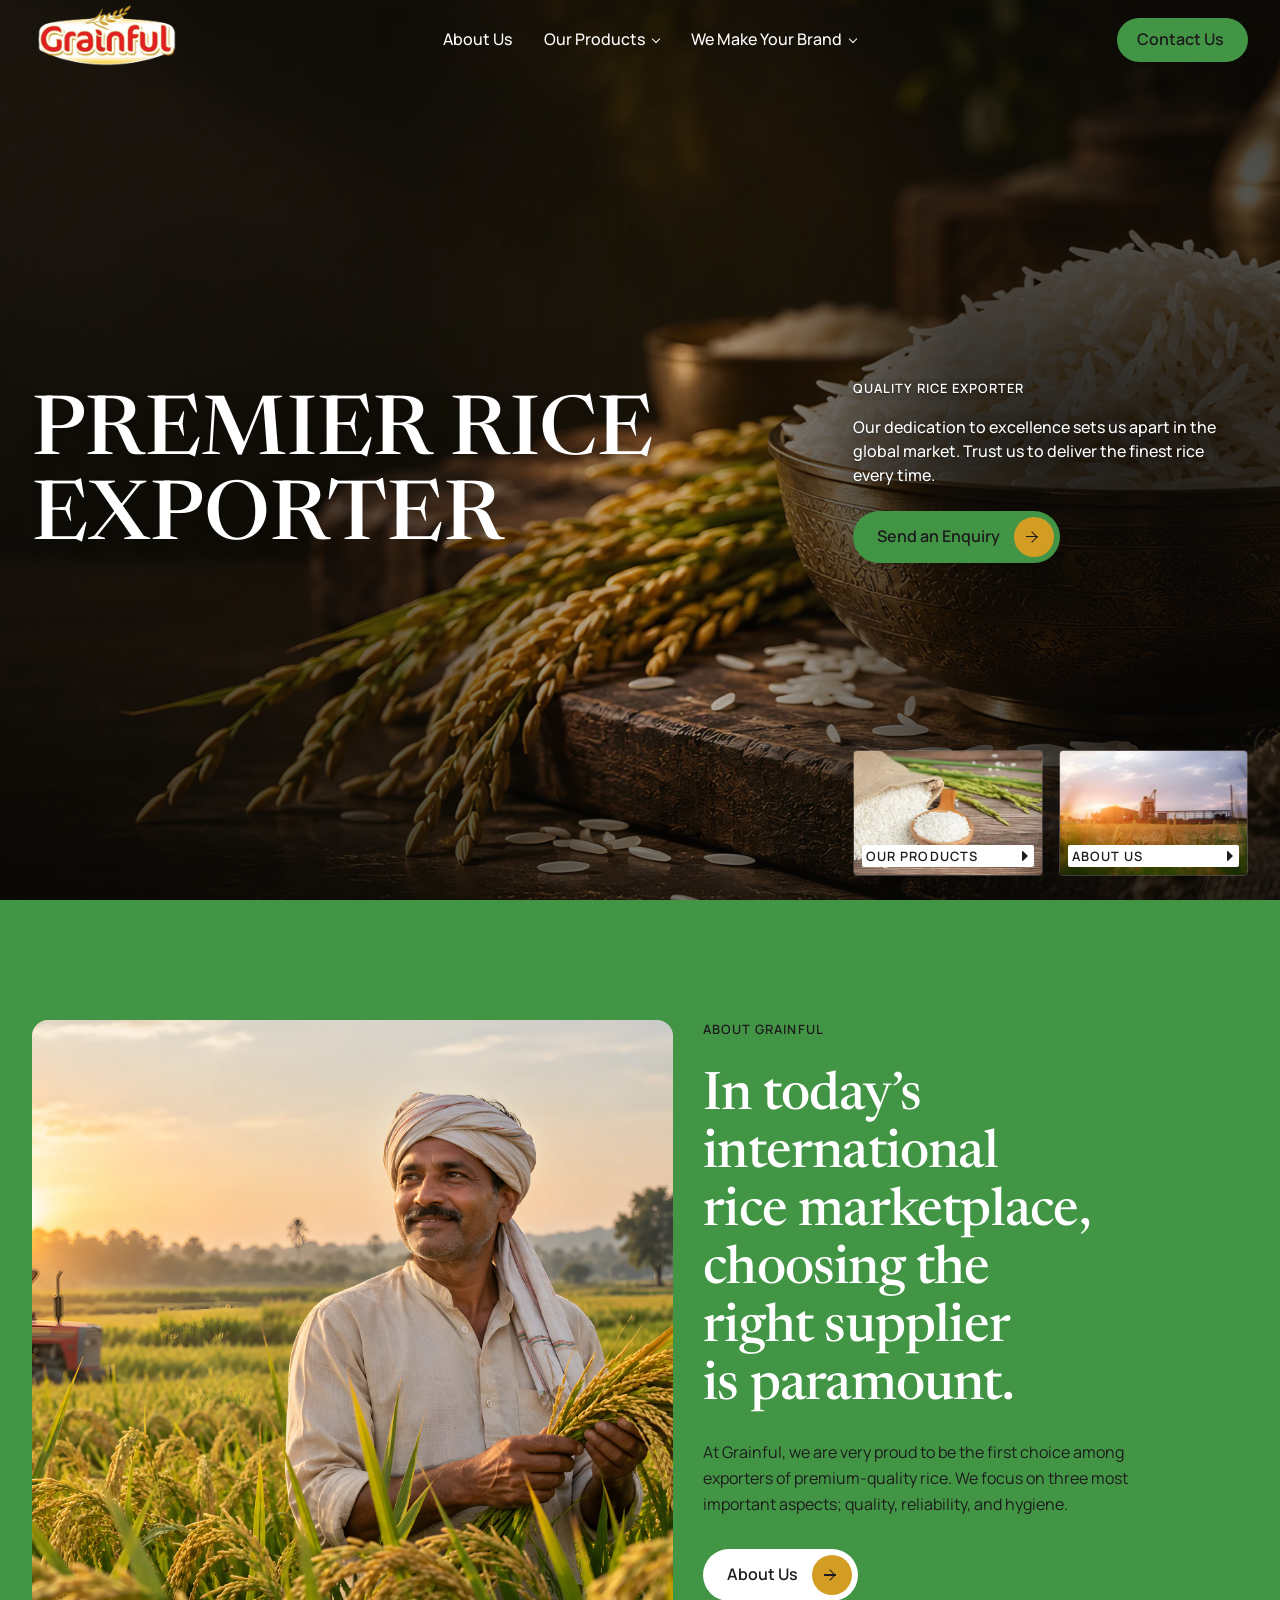
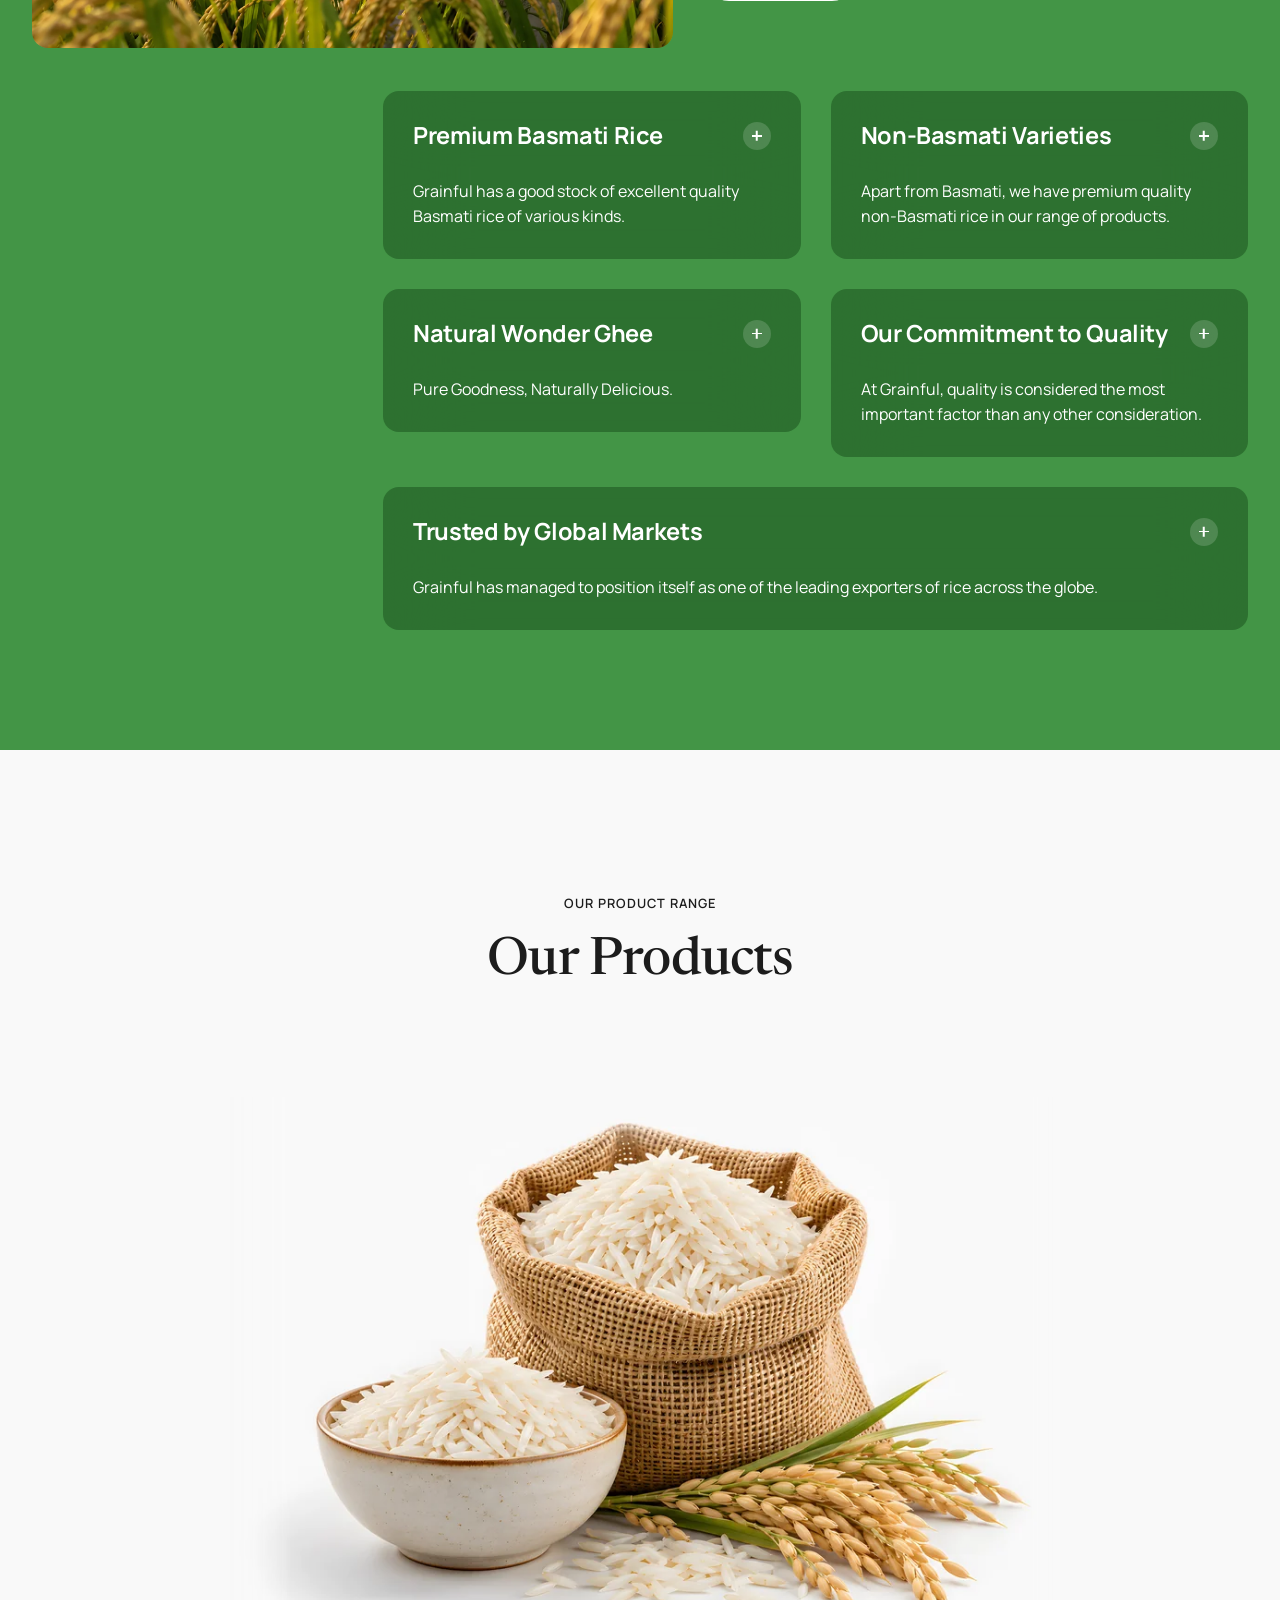
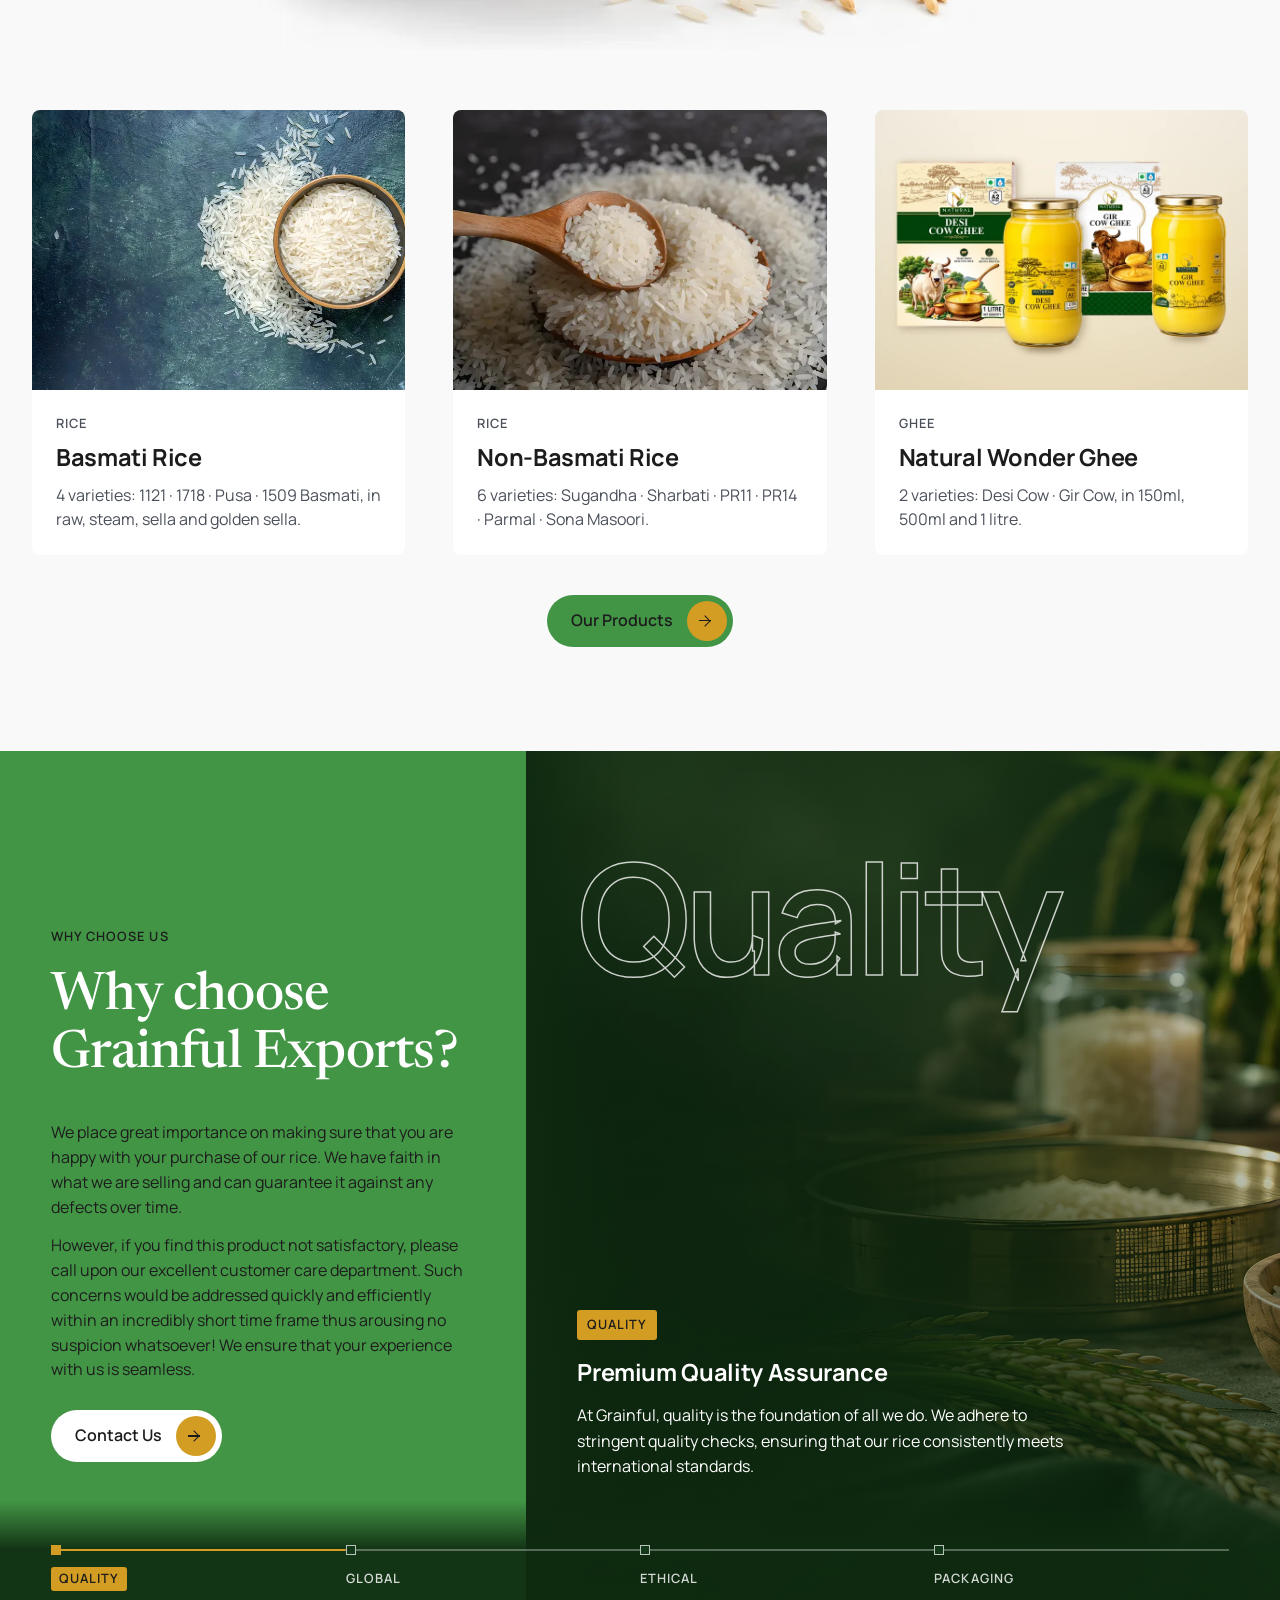
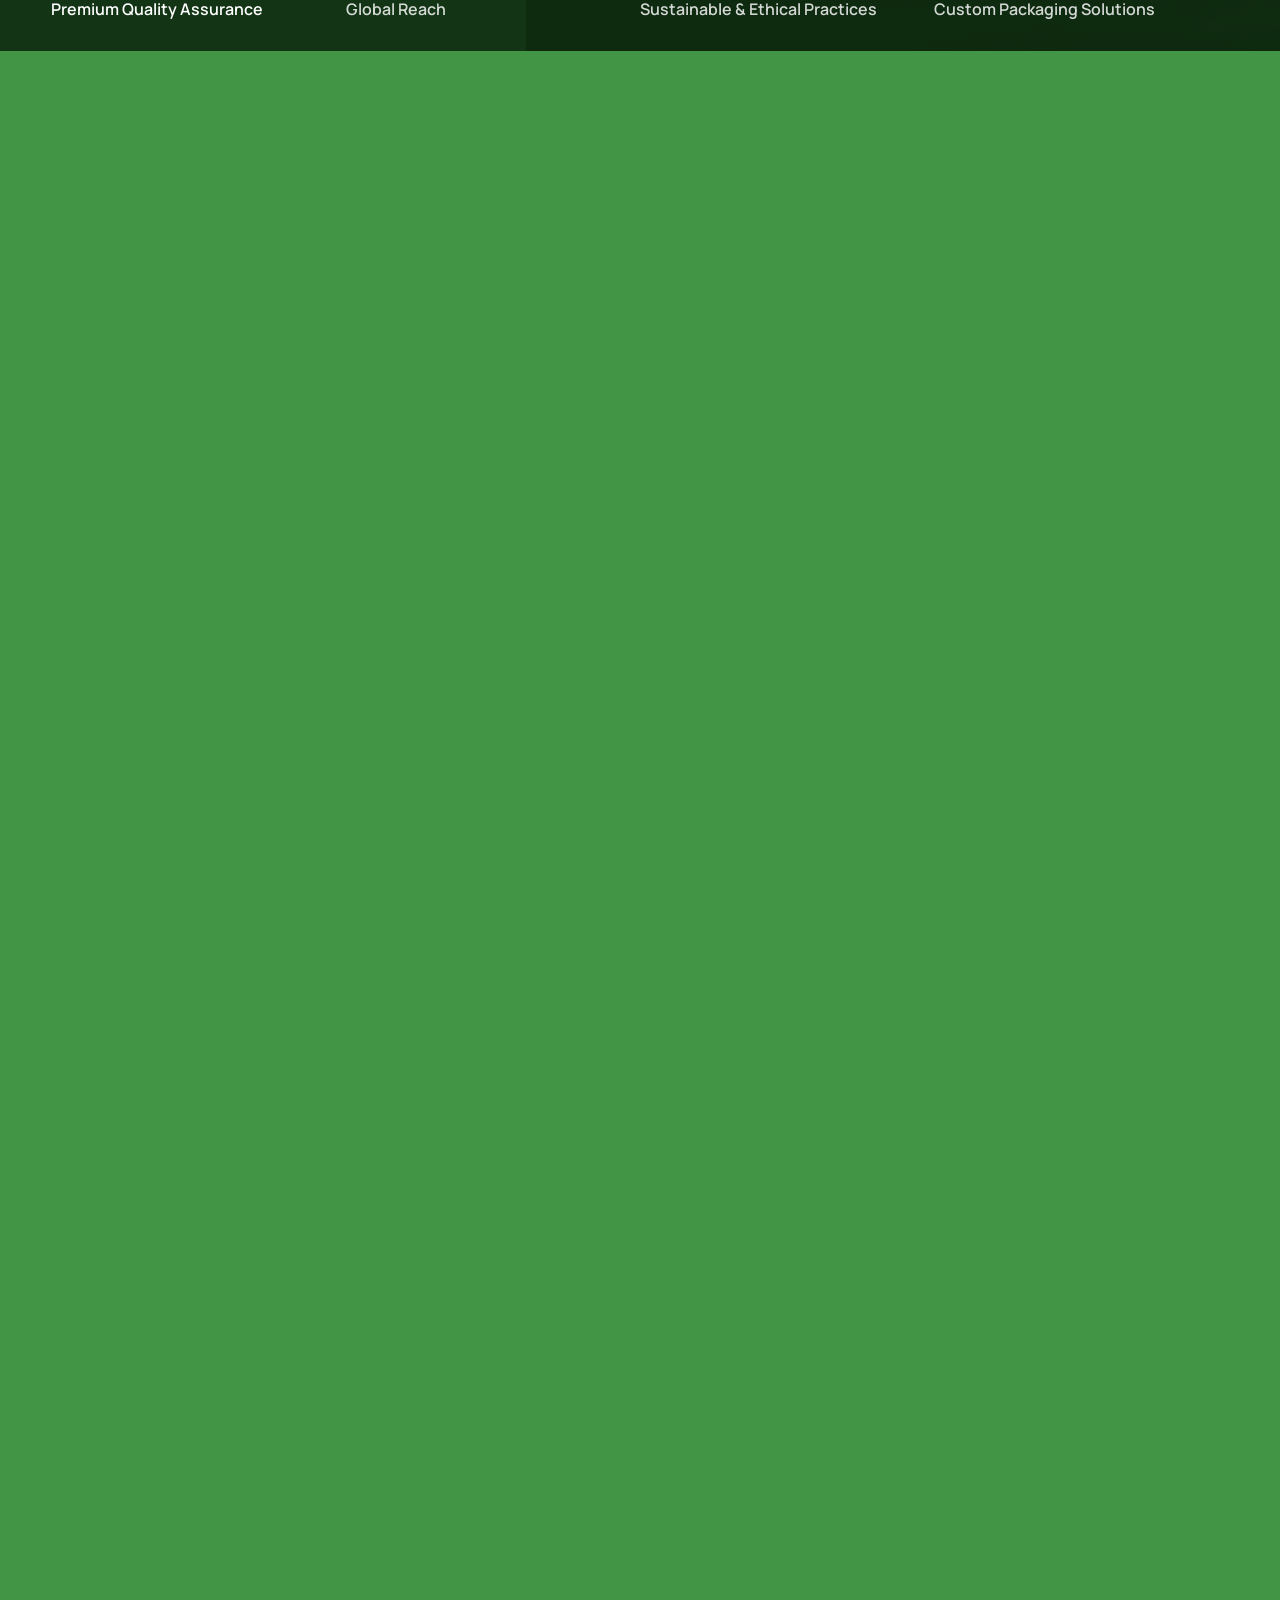
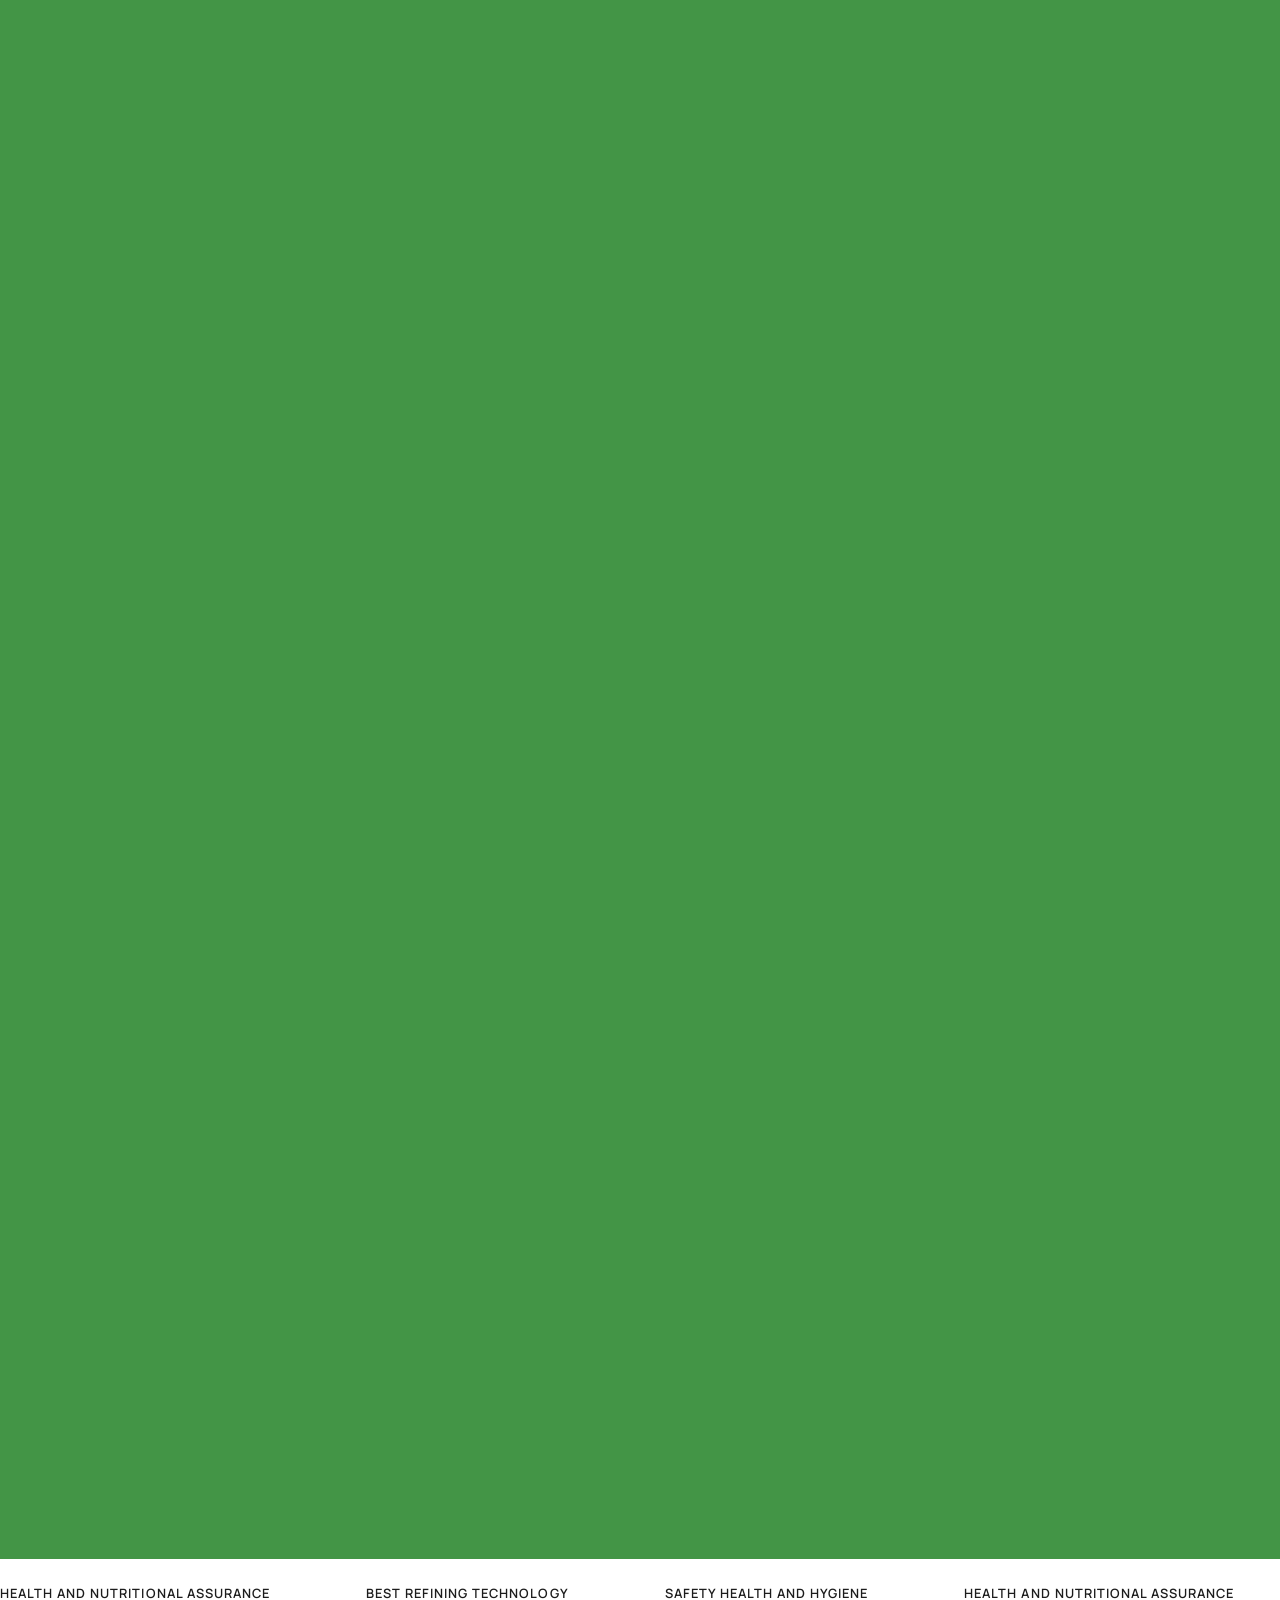
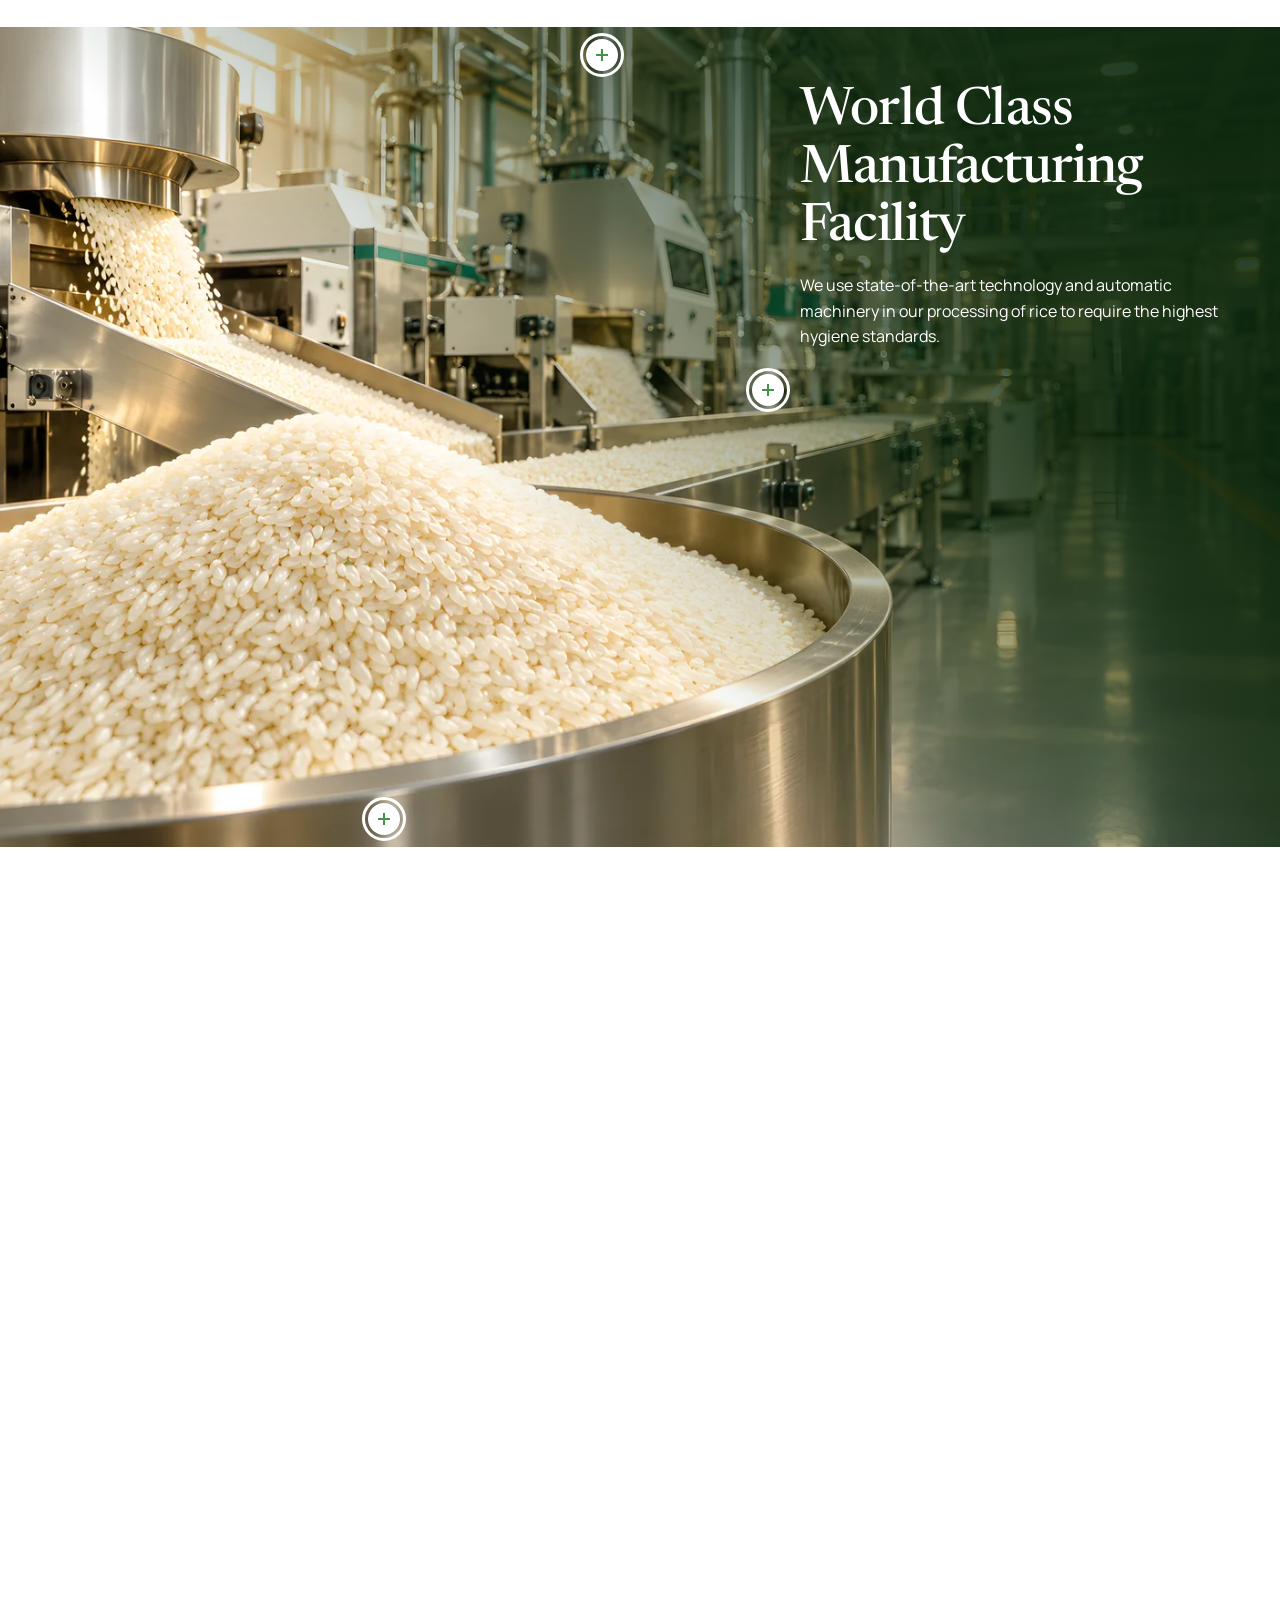
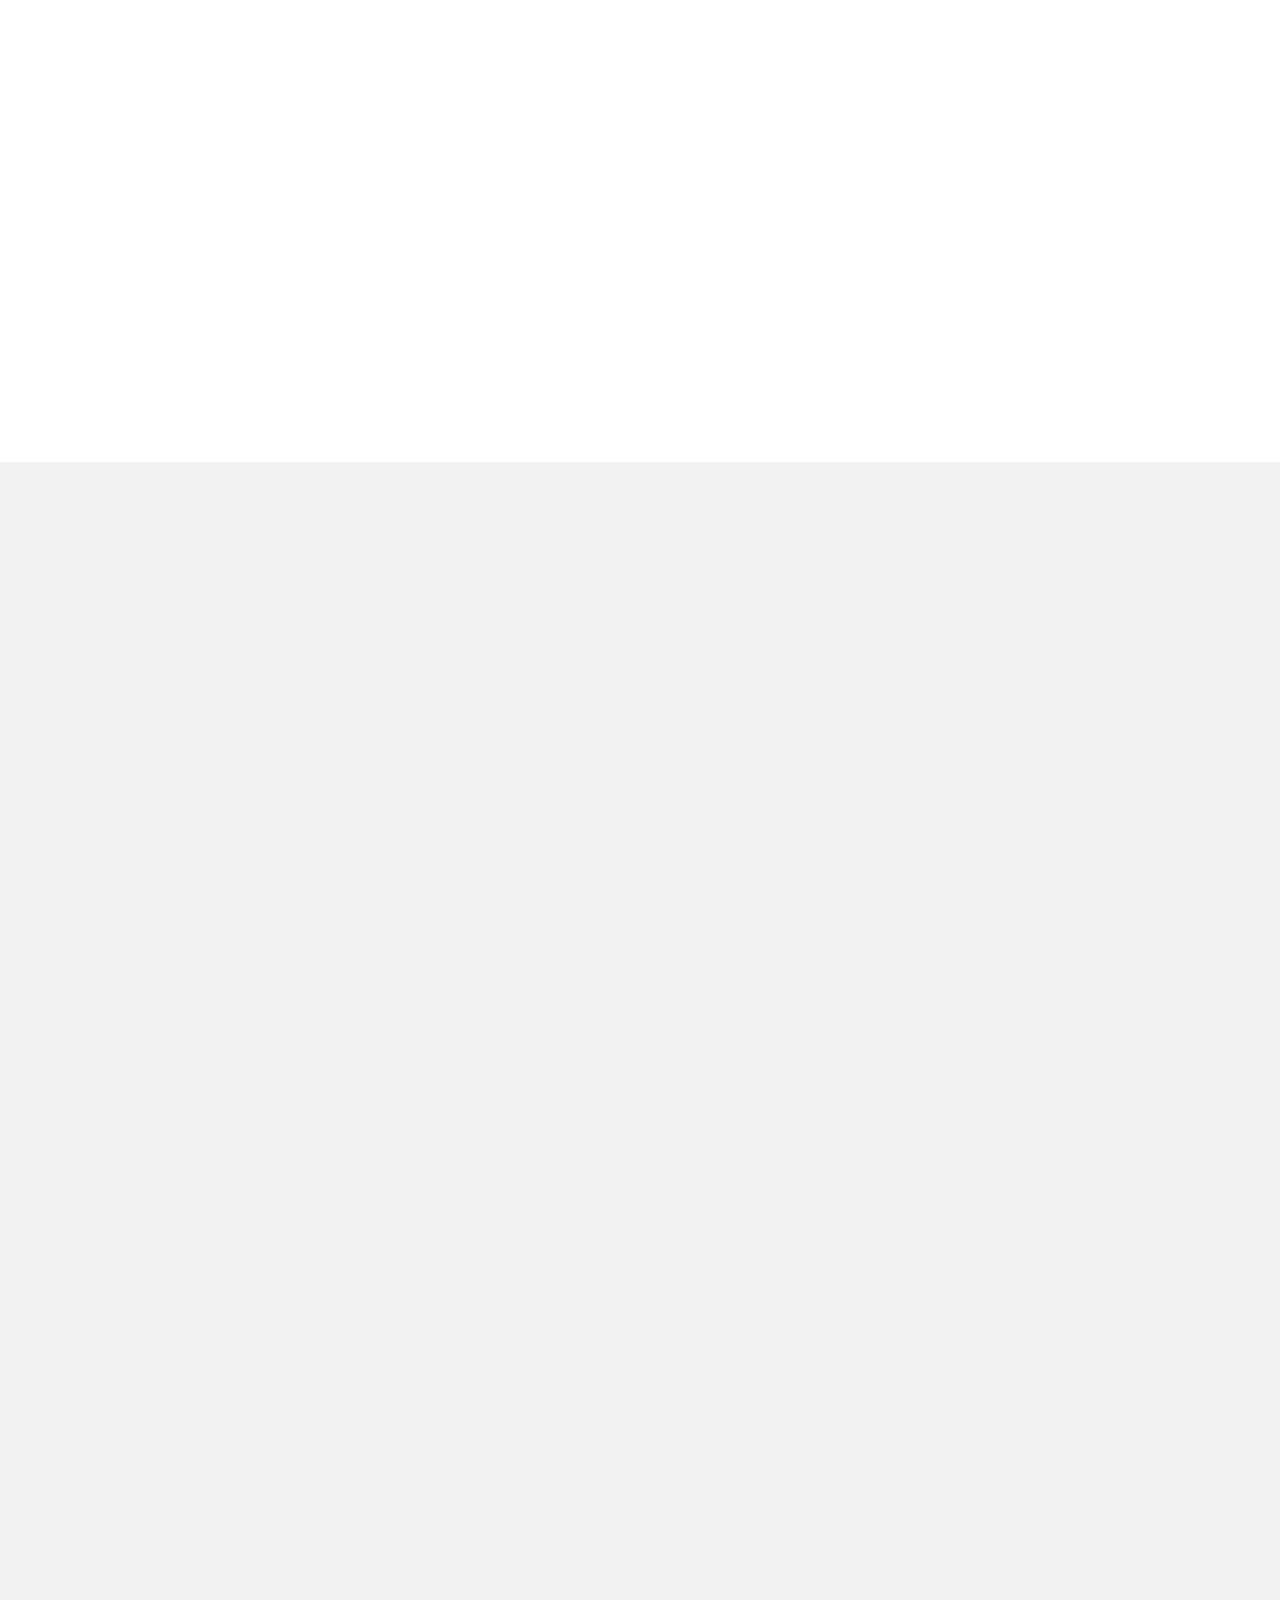
==== commit 70a77006: "White Label page, White Label panel: client's pouches-and-fields photo with a deeper top shade Co-Au" ====
--- a/index.html
+++ b/index.html
@@ -18,7 +18,7 @@
   <link rel="preload" as="font" type="font/woff2" href="assets/fonts/Manrope-Variable.woff2" crossorigin>
   <link rel="preload" as="font" type="font/woff2" href="assets/fonts/Newsreader-Variable.woff2" crossorigin>
   <link rel="preload" as="image" href="assets/img/hero-v3-1.webp" imagesrcset="assets/img/hero-v3-1-800.webp 800w, assets/img/hero-v3-1.webp 2560w" imagesizes="100vw">
-  <link rel="stylesheet" href="assets/css/styles.css?v=416ea99613">
+  <link rel="stylesheet" href="assets/css/styles.css?v=411ceaeb48">
 </head>
 <body>
   <a class="skip" href="#main">Skip to content</a>
--- a/assets/css/styles.css
+++ b/assets/css/styles.css
@@ -1818,3 +1818,7 @@
   .svp-pic--pl { object-position: 70% 50%; }
   .svp-panel:has(.svp-pic--pl) .svp-veil { background: linear-gradient(0deg, rgba(14, 42, 16, .97) 0, rgba(14, 42, 16, .92) 30%, rgba(14, 42, 16, .86) 50%, rgba(14, 42, 16, .74) 66%, rgba(14, 42, 16, .3) 82%, rgba(14, 42, 16, 0) 94%), linear-gradient(rgba(14, 42, 16, .62), rgba(14, 42, 16, 0) 24%); }
 }
+
+/* White Label page, White Label panel (client photo, 29 Oct 2026): a sunrise sky and pale pouch tops sit behind the
+   outlined word, so the shade from the top is a step deeper and reaches a little further down */
+.svp-panel:has(.svp-pic--wl) .svp-veil { background: linear-gradient(0deg, rgba(14, 42, 16, .97) 0, rgba(14, 42, 16, .92) 30%, rgba(14, 42, 16, .72) 50%, rgba(14, 42, 16, .18) 72%, rgba(14, 42, 16, 0) 86%), linear-gradient(rgba(14, 42, 16, .72), rgba(14, 42, 16, .3) 30%, rgba(14, 42, 16, 0) 46%); }
